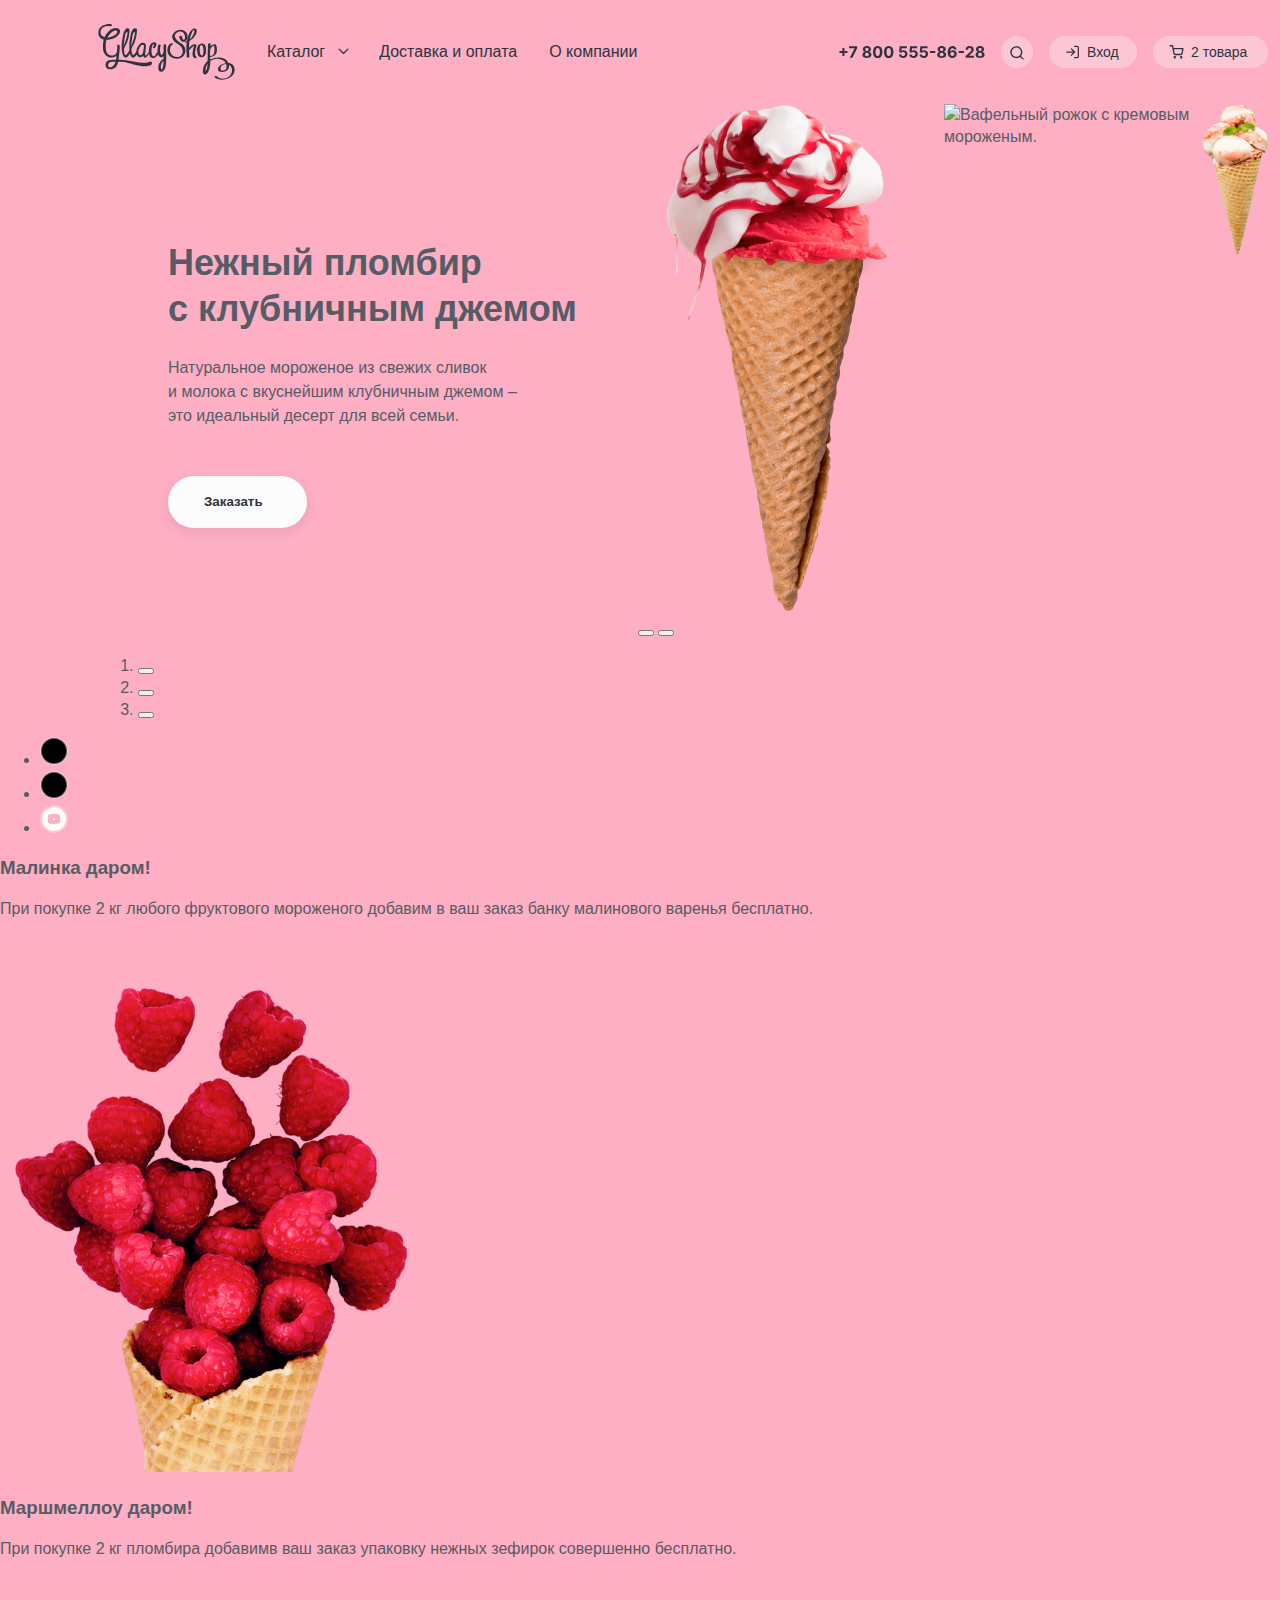
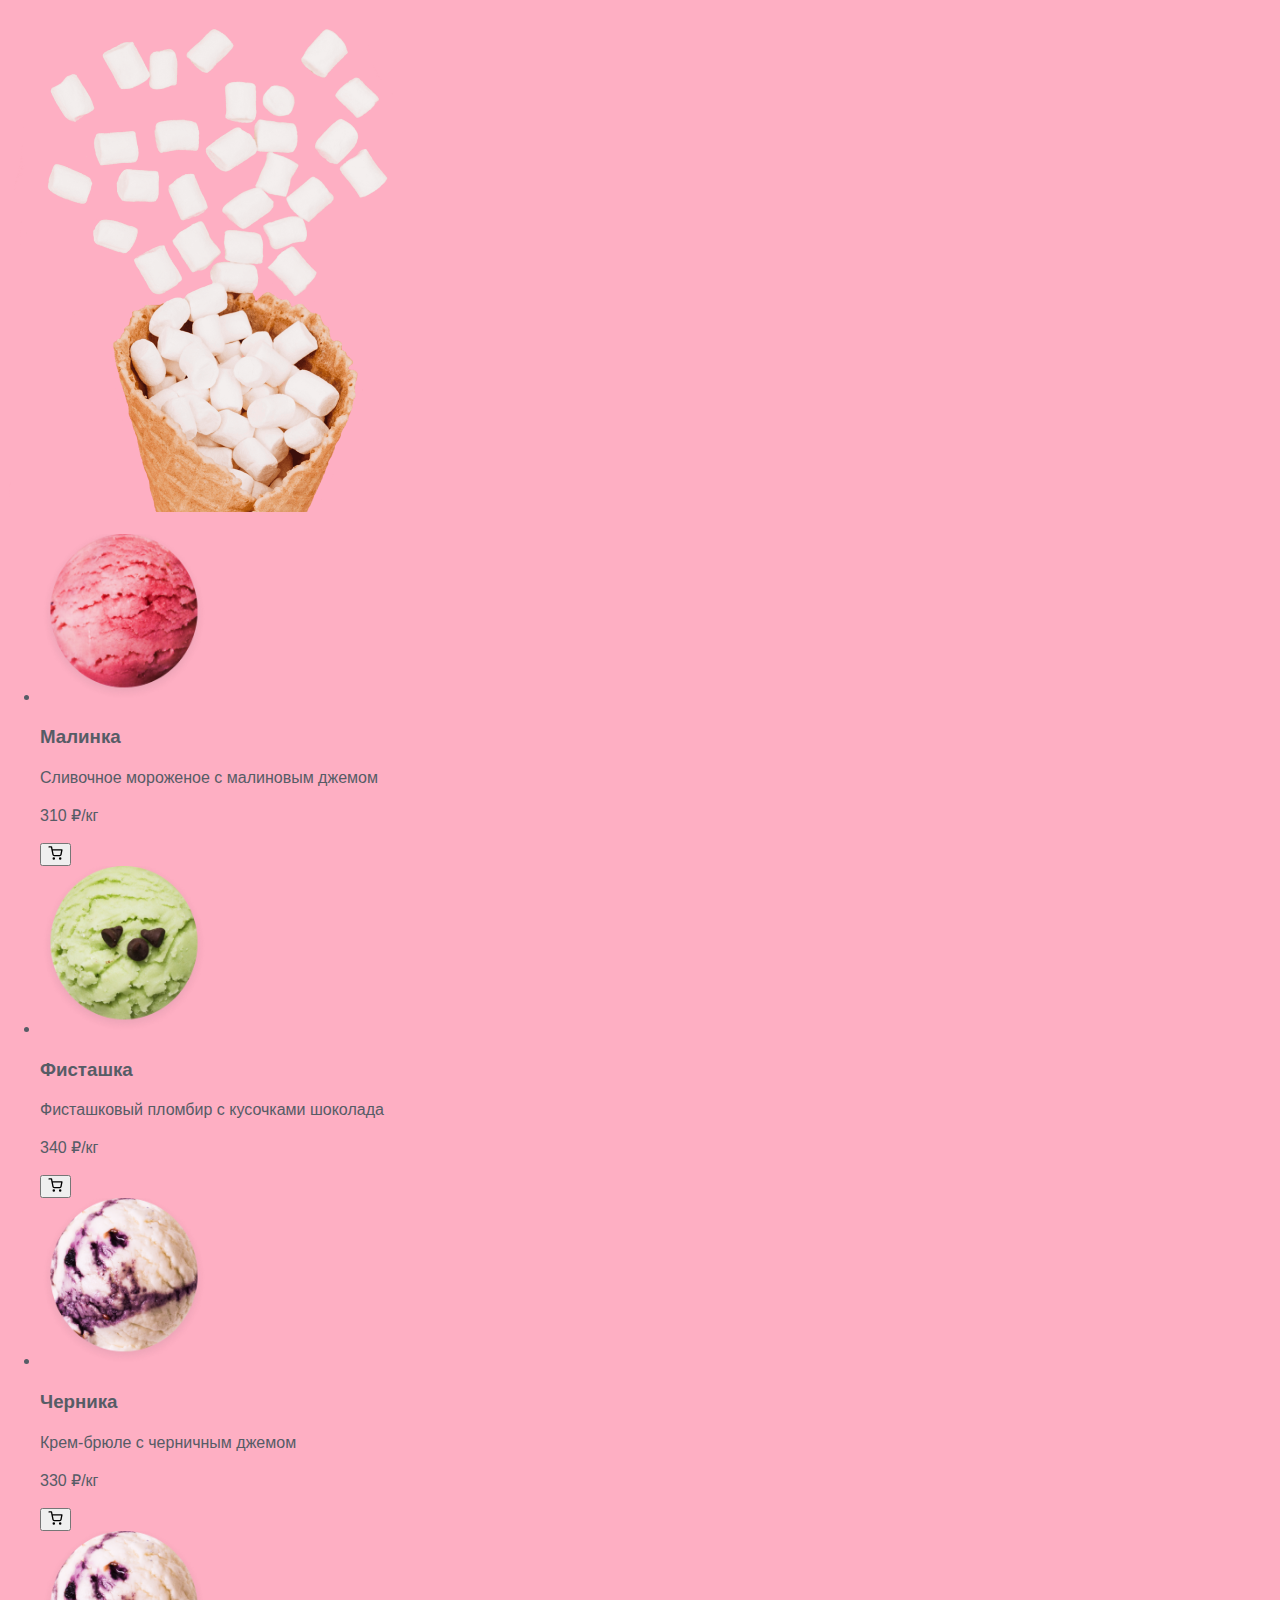
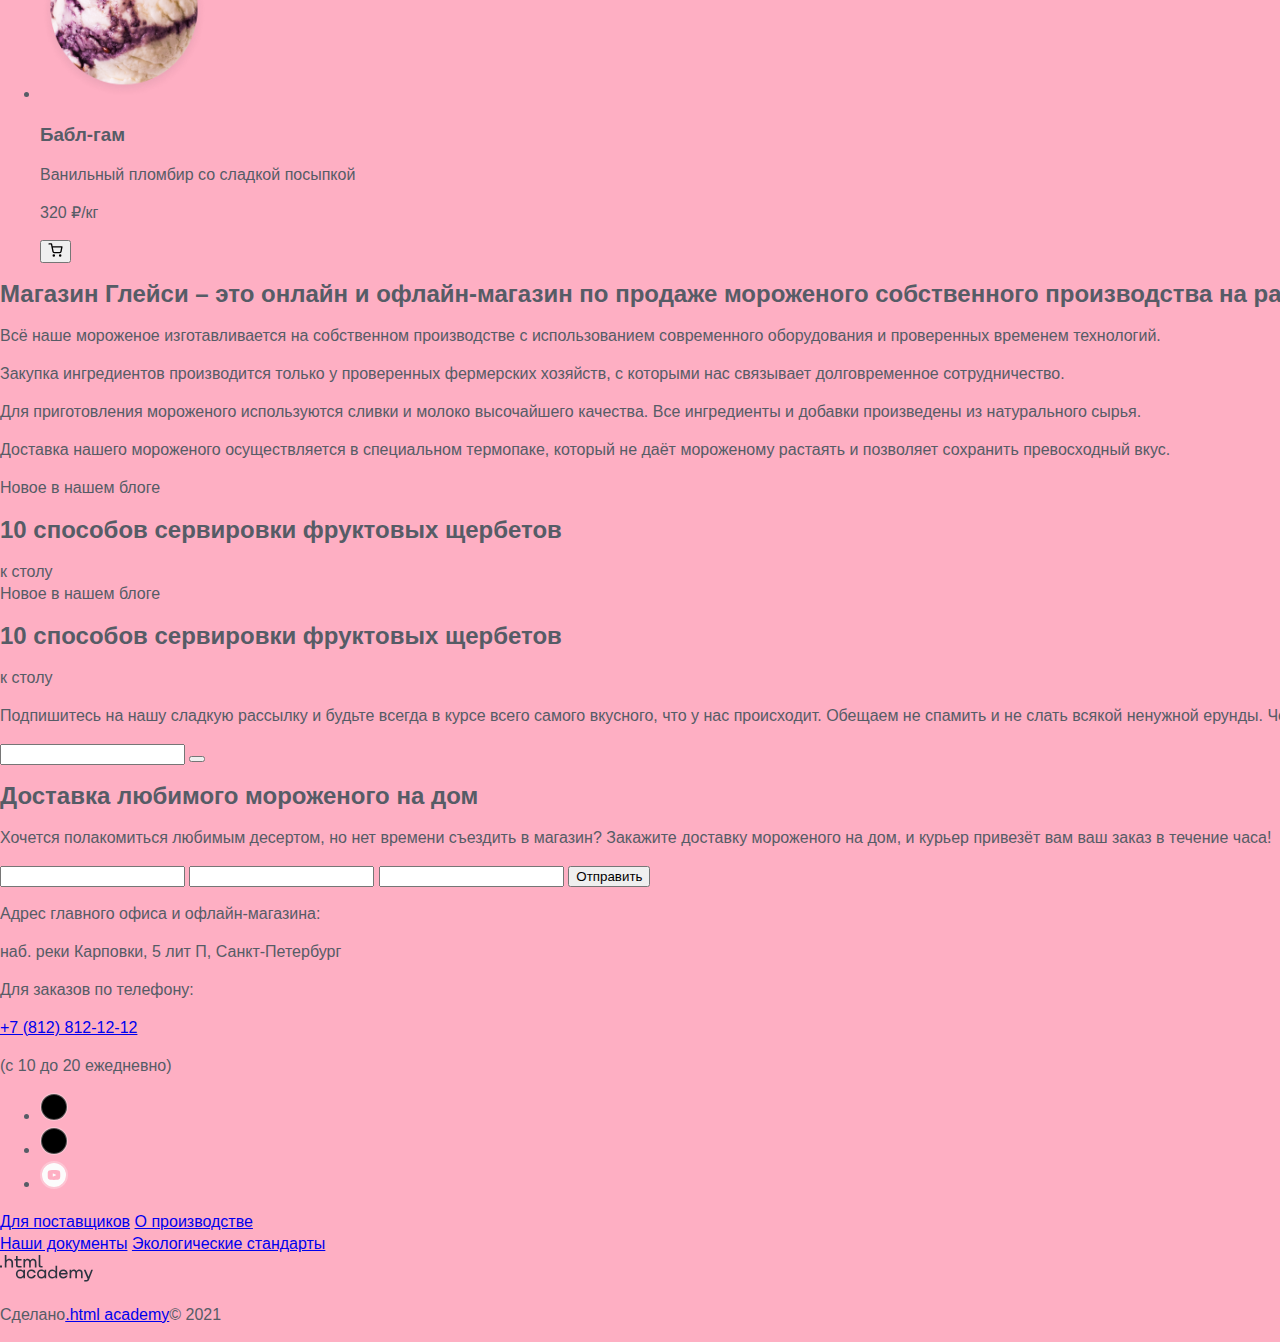
==== index.html @ 2a712d5e "добавил разметку" ====
<!DOCTYPE html>
<html lang="ru">
  <head>
    <meta charset="utf-8">
    <link rel="icon"  type="image/png"  sizes="32x32" href="images/favicon.png">
    <link rel="stylesheet" href="styles/styles.css">
    <title>HTML Academy: Глейси</title>
  </head>
  <body>
    <div class="page-container pink-theme">
      <div class="page-container2">
          <!--start-header-->
      <header class="main-header">
        <a class="navigation-logo"  href="https://htmlacademy.ru">
            <img class="navigation-logotype" src="images/svg/logotype.svg" width="137"  height="55.72" alt="Логотип компании.">
          </a>
            <nav class="navigation">
                  <ul class="navigation-list">
                            <li class="navigation-item"><a class="navigation-link navigation-link-dropdown" href="catalog.html">Каталог</a>
                              <!--<ul class="dropdown-list">
                                <h3 class="dropdown-title">Новинки</h3>
                                <li class="dropdown-item"><a class = "dropdown-first" href="#">Сливочное</a></li>
                                <li class="dropdown-item"><a class = "dropdown-second" href="#">Щербеты</a></li>
                                <li class="dropdown-item"><a class = "dropdown-third" href="#">Фруктовый лед</a></li>
                                <li class="dropdown-item"><a class = "dropdown-forth" href="#">Мелорин</a></li>
                              </ul>-->
                            </li>
                            <li class="navigation-item"><a class="navigation-link navigation-link-click" href="#">Доставка и оплата</a></li>
                            <li class="navigation-item"><a class="navigation-link navigation-link-click" href="#">О компании</a></li>
                </ul>

                  <ul class="navigation-user">
                          <li class="navigation-item navigation-item-phone">
                            <a class="navigation-link-user navigation-link-phone" href="#"><span class="visually-hidden">Телефон.</span><svg  class="phone-icon" aria-hidden="true" focusable="false" width="146" height="13" viewBox="0 0 146 13"  xmlns="http://www.w3.org/2000/svg"><path d="M3.42 10.09V2.04h2.03v8.05H3.42Zm-3-3.01V5.05h8.04v2.03H.41Zm10.39 4.78 4.82-9.55v-.08h-5.62v-2h8.17v2.03l-4.83 9.6H10.8Zm17.1.16c-.88 0-1.65-.14-2.34-.43a3.9 3.9 0 0 1-1.6-1.18 2.67 2.67 0 0 1-.57-1.68c0-.49.1-.93.33-1.34a3 3 0 0 1 2.2-1.54v-.08a2.6 2.6 0 0 1-2.1-2.58c0-.6.18-1.14.53-1.6.35-.48.83-.85 1.45-1.12.61-.27 1.32-.4 2.1-.4s1.48.13 2.1.4c.61.27 1.1.65 1.45 1.12.35.47.53 1 .53 1.6a2.6 2.6 0 0 1-2.09 2.58v.08c.47.08.9.25 1.27.52a2.97 2.97 0 0 1 1.26 2.36c0 .63-.2 1.19-.59 1.68-.39.5-.92.9-1.6 1.18-.68.29-1.46.43-2.33.43Zm0-1.81c.39 0 .73-.07 1.02-.21.3-.14.52-.34.68-.6.17-.24.25-.54.25-.87 0-.33-.08-.63-.25-.89-.17-.26-.4-.46-.7-.61-.29-.15-.62-.23-1-.23s-.71.08-1 .23a1.6 1.6 0 0 0-.95 1.5c0 .33.08.63.24.88.16.25.4.45.69.59.3.14.63.21 1.02.21Zm0-5.2c.32 0 .61-.06.87-.2a1.5 1.5 0 0 0 .81-1.36 1.46 1.46 0 0 0-.8-1.34c-.26-.13-.55-.2-.88-.2-.33 0-.62.07-.88.2-.25.13-.45.31-.6.54-.13.23-.2.5-.2.8 0 .3.07.58.21.81.15.24.35.42.6.55.25.14.54.2.87.2Zm10.8 7.1c-.98 0-1.82-.24-2.52-.72a4.55 4.55 0 0 1-1.62-2.07c-.38-.9-.56-2-.56-3.27s.19-2.35.56-3.24c.38-.9.92-1.58 1.62-2.04.7-.47 1.55-.7 2.52-.7s1.8.23 2.51.7c.7.47 1.25 1.15 1.63 2.04.37.9.56 1.97.56 3.24 0 1.28-.2 2.37-.57 3.27-.38.9-.91 1.6-1.61 2.08-.7.47-1.54.71-2.52.71Zm0-2.04c.67 0 1.2-.33 1.6-1a6 6 0 0 0 .59-3.02c0-.88-.1-1.62-.28-2.2a2.84 2.84 0 0 0-.76-1.33c-.32-.3-.7-.44-1.15-.44-.66 0-1.2.33-1.6 1-.39.66-.6 1.65-.6 2.97 0 .9.1 1.64.27 2.24.18.6.44 1.04.77 1.34.33.3.72.44 1.16.44Zm11.01 2.04c-.97 0-1.81-.24-2.52-.72a4.55 4.55 0 0 1-1.62-2.07c-.37-.9-.56-2-.55-3.27 0-1.27.18-2.35.56-3.24.38-.9.92-1.58 1.62-2.04.7-.47 1.54-.7 2.51-.7.98 0 1.81.23 2.52.7.7.47 1.24 1.15 1.62 2.04.38.9.57 1.97.56 3.24 0 1.28-.19 2.37-.56 3.27-.38.9-.92 1.6-1.62 2.08-.7.47-1.54.71-2.52.71Zm0-2.04c.67 0 1.2-.33 1.6-1a6 6 0 0 0 .6-3.02c0-.88-.1-1.62-.28-2.2a2.84 2.84 0 0 0-.76-1.33c-.33-.3-.71-.44-1.16-.44-.66 0-1.19.33-1.59 1-.4.66-.6 1.65-.6 2.97 0 .9.09 1.64.27 2.24.18.6.44 1.04.77 1.34.32.3.71.44 1.15.44Zm14.41 1.95a5 5 0 0 1-2.15-.45c-.62-.3-1.12-.7-1.49-1.22a3.14 3.14 0 0 1-.57-1.78h2.39c.02.45.21.81.56 1.1.36.28.78.42 1.26.42.39 0 .73-.09 1.02-.26.3-.17.54-.42.7-.72.17-.31.26-.67.26-1.07s-.09-.77-.26-1.08c-.17-.31-.41-.55-.71-.73-.3-.17-.65-.26-1.04-.26-.34 0-.68.07-1 .2a1.8 1.8 0 0 0-.74.58l-2.19-.4.55-6.13h7.12v2.01h-5.09l-.3 2.92h.07c.2-.29.51-.53.92-.72.42-.19.88-.28 1.39-.28A3.57 3.57 0 0 1 68.01 6c.31.57.47 1.23.47 1.98a3.85 3.85 0 0 1-2.07 3.52c-.66.34-1.42.52-2.28.52Zm10.31 0a5 5 0 0 1-2.14-.45c-.63-.3-1.13-.7-1.5-1.22a3.14 3.14 0 0 1-.57-1.78h2.39c.03.45.22.81.57 1.1.35.28.77.42 1.25.42.39 0 .73-.09 1.03-.26.3-.17.53-.42.7-.72.17-.31.25-.67.25-1.07s-.09-.77-.26-1.08c-.17-.31-.4-.55-.71-.73-.3-.17-.65-.26-1.04-.26-.34 0-.67.07-1 .2a1.8 1.8 0 0 0-.74.58l-2.19-.4.55-6.13h7.12v2.01h-5.09l-.3 2.92h.07c.2-.29.51-.53.93-.72.4-.19.87-.28 1.38-.28A3.57 3.57 0 0 1 78.32 6c.32.57.47 1.23.47 1.98a3.85 3.85 0 0 1-2.07 3.52c-.66.34-1.41.52-2.28.52Zm10.32 0a5 5 0 0 1-2.15-.45c-.63-.3-1.12-.7-1.5-1.22a3.14 3.14 0 0 1-.56-1.78h2.38c.03.45.22.81.57 1.1.35.28.77.42 1.26.42.38 0 .72-.09 1.02-.26.3-.17.53-.42.7-.72.17-.31.25-.67.25-1.07s-.08-.77-.26-1.08c-.17-.31-.4-.55-.7-.73-.31-.17-.66-.26-1.05-.26-.34 0-.67.07-1 .2a1.8 1.8 0 0 0-.74.58l-2.18-.4.55-6.13h7.11v2.01h-5.08l-.3 2.92h.06c.2-.29.52-.53.93-.72.41-.19.87-.28 1.38-.28A3.57 3.57 0 0 1 88.63 6c.32.57.48 1.23.47 1.98a3.85 3.85 0 0 1-2.07 3.52c-.65.34-1.41.52-2.27.52Zm11.52-6.94V7h-5.3V5.08h5.3Zm6.38 6.94c-.88 0-1.65-.14-2.34-.43a3.9 3.9 0 0 1-1.6-1.18 2.67 2.67 0 0 1-.57-1.68c0-.49.1-.93.33-1.34a3 3 0 0 1 2.2-1.54v-.08a2.6 2.6 0 0 1-2.1-2.58c0-.6.18-1.14.53-1.6.35-.48.83-.85 1.45-1.12.61-.27 1.31-.4 2.1-.4.78 0 1.48.13 2.1.4.61.27 1.1.65 1.45 1.12.35.47.53 1 .53 1.6a2.58 2.58 0 0 1-2.09 2.58v.08c.47.08.9.25 1.27.52a2.97 2.97 0 0 1 1.26 2.36c0 .63-.2 1.19-.59 1.68-.39.5-.92.9-1.6 1.18-.68.29-1.46.43-2.33.43Zm0-1.81c.39 0 .73-.07 1.02-.21.3-.14.52-.34.68-.6.17-.24.25-.54.25-.87 0-.33-.08-.63-.25-.89-.17-.26-.4-.46-.7-.61-.29-.15-.62-.23-1-.23s-.71.08-1 .23a1.6 1.6 0 0 0-.95 1.5c0 .33.08.63.24.88.16.25.4.45.69.59.3.14.63.21 1.02.21Zm0-5.2c.33 0 .62-.06.87-.2a1.5 1.5 0 0 0 .81-1.36 1.45 1.45 0 0 0-.8-1.34c-.26-.13-.55-.2-.88-.2-.33 0-.62.07-.88.2-.25.13-.45.31-.6.54-.13.23-.2.5-.2.8 0 .3.07.58.21.81.15.24.35.42.6.55.25.14.54.2.87.2Zm10.7 7c-.6 0-1.17-.1-1.73-.3a3.94 3.94 0 0 1-1.49-.95 4.65 4.65 0 0 1-1.05-1.77 8.27 8.27 0 0 1-.38-2.69c0-.98.12-1.85.34-2.62.22-.77.54-1.43.95-1.96a4.18 4.18 0 0 1 3.45-1.66c.77 0 1.46.15 2.05.46a3.79 3.79 0 0 1 2.1 2.95h-2.43c-.1-.4-.3-.72-.6-.95a1.8 1.8 0 0 0-1.12-.35 1.9 1.9 0 0 0-1.73.99 5.34 5.34 0 0 0-.6 2.69h.08c.18-.35.41-.64.7-.88.3-.25.65-.44 1.02-.57.39-.13.8-.2 1.22-.2a3.48 3.48 0 0 1 3.1 1.82c.32.57.47 1.21.47 1.94a4 4 0 0 1-.55 2.1c-.36.62-.87 1.1-1.52 1.45-.66.34-1.41.51-2.28.5Zm0-1.92a1.92 1.92 0 0 0 1.71-1.02c.17-.3.26-.66.26-1.04 0-.39-.09-.73-.26-1.04a1.91 1.91 0 0 0-1.7-1 1.95 1.95 0 0 0-1.84 1.25 2.1 2.1 0 0 0 .1 1.82 1.89 1.89 0 0 0 1.72 1.02Zm11.56-5.01V7h-5.3V5.08h5.3Zm1.71 6.78v-1.77l4.14-3.84c.35-.34.65-.65.89-.92s.43-.54.55-.8c.13-.27.19-.55.19-.86 0-.34-.08-.63-.24-.88a1.53 1.53 0 0 0-.63-.57 2 2 0 0 0-.92-.2c-.35 0-.66.06-.93.2-.26.15-.47.36-.61.63a2 2 0 0 0-.22.96h-2.33a3.46 3.46 0 0 1 1.97-3.28c.61-.31 1.33-.47 2.14-.47a5 5 0 0 1 2.18.45c.62.29 1.1.7 1.45 1.21a3.41 3.41 0 0 1 .25 3.09c-.17.42-.47.9-.91 1.42-.44.52-1.06 1.14-1.86 1.87l-1.7 1.67v.08h4.89v2h-8.3Zm14.42.16c-.88 0-1.65-.14-2.34-.43a3.9 3.9 0 0 1-1.6-1.18 2.68 2.68 0 0 1-.57-1.68c0-.49.1-.93.33-1.34a3 3 0 0 1 2.2-1.54v-.08a2.6 2.6 0 0 1-2.1-2.58c0-.6.18-1.14.53-1.6.35-.48.83-.85 1.45-1.12.62-.27 1.32-.4 2.1-.4s1.48.13 2.1.4c.61.27 1.1.65 1.45 1.12.35.47.53 1 .53 1.6a2.6 2.6 0 0 1-2.09 2.58v.08c.47.08.9.25 1.27.52a2.96 2.96 0 0 1 1.26 2.36c0 .63-.2 1.19-.59 1.68-.38.5-.92.9-1.6 1.18-.68.29-1.45.43-2.33.43Zm0-1.81c.39 0 .73-.07 1.02-.21.3-.14.52-.34.68-.6.17-.24.25-.54.25-.87 0-.33-.08-.63-.25-.89-.17-.26-.4-.46-.7-.61-.29-.15-.62-.23-1-.23s-.71.08-1 .23a1.61 1.61 0 0 0-.95 1.5c0 .33.08.63.24.88.16.25.4.45.69.59.3.14.63.21 1.02.21Zm0-5.2c.32 0 .61-.06.87-.2a1.5 1.5 0 0 0 .81-1.36 1.45 1.45 0 0 0-.8-1.34c-.25-.13-.55-.2-.88-.2-.33 0-.62.07-.88.2-.25.13-.45.31-.6.54-.13.23-.2.5-.2.8 0 .3.07.58.21.81.15.24.35.42.6.55.25.14.54.2.87.2Z"/></a>
                        </li>
                            <li class="navigation-item navigation-item-search">
                                <a class="navigation-link-user navigation-link-search" href="#"><span class="visually-hidden">Поиск.</span><svg  class="search-icon" aria-hidden="true" focusable="false" width="16" height="17" viewBox="0 0 16 17"  xmlns="http://www.w3.org/2000/svg"><path fill-rule="evenodd" clip-rule="evenodd" d="M2.66 8.19a4.67 4.67 0 1 1 9.34 0 4.67 4.67 0 0 1-9.34 0Zm8.42 4.69a6 6 0 1 1 .94-.94l2.45 2.44a.67.67 0 1 1-.94.95l-2.45-2.45Z"/></a>
                                  <!--
                                  <form  class="search-form" action="" method="post">
                                  <input  class="search-input" type="search" name="search" placeholder="Поиск по сайту" required>
                                </form>-->
                            </li>
                            <li class= "navigation-item navigation-item-autorisation">
                                <button class="navigation-link-user navigation-link-autorisation" type="button"><svg class = "autorisation" width="16" height="16" aria-hidden="true" focusable="false" viewBox="0 0 16 17" xmlns="http://www.w3.org/2000/svg"><path fill-rule="evenodd" clip-rule="evenodd" d="M9 2.52c0-.36.3-.66.67-.66h2.66a2 2 0 0 1 2 2v9.33a2 2 0 0 1-2 2H9.67a.67.67 0 0 1 0-1.33h2.66a.67.67 0 0 0 .67-.67V3.86a.67.67 0 0 0-.67-.67H9.67A.67.67 0 0 1 9 2.52Zm-3.14 2.2a.67.67 0 0 1 .94 0l3.33 3.33a.69.69 0 0 1 .13.18.66.66 0 0 1-.13.77L6.8 12.33a.67.67 0 1 1-.94-.94l2.2-2.2h-6.4a.67.67 0 1 1 0-1.33h6.4l-2.2-2.2a.67.67 0 0 1 0-.94Z"/></svg><span class="autorisation-text">Вход</span></button>
                                <!--
                                  <div class="autorisation-container autorisation-container-close">
                                    <div class="autorisation">
                                      <h2 class="autorisation-title">Личный кабинет</h2>
                                        <form  class="autorisation-form" action="" method="post">
                                          <input class="e-mail-input" type="text" name="e-mail" required>
                                          <input class="password-input" type="password" name="password" required>
                                          <button class="button button-enter" type="button"></button>
                                          <div class="link-wrapper">
                                          <a  class="forgot-password" href=""></a>
                                          <a  class="registration" href=""></a>
                                        </div>
                                        </form>
                                    </div>
                                  </div>-->
                            </li>
                            <li class= "navigation-item navigation-item-favourite">
                              <button class="navigation-link-user navigation-link-favourite" type="button"><svg class="favourite" width="15" height="14" aria-hidden="true" focusable="false"  viewBox="0 0 15 14"  xmlns="http://www.w3.org/2000/svg"><path fill-rule="evenodd" clip-rule="evenodd" d="M1.17.1a.67.67 0 1 0 0 1.34h1.77l.47 2.34v.05l.97 4.83a1.83 1.83 0 0 0 1.82 1.47h5.62a1.83 1.83 0 0 0 1.82-1.47l.93-4.86a.67.67 0 0 0-.66-.8h-9.3L4.14.65a.67.67 0 0 0-.66-.53H1.17Zm4.52 8.3-.81-4.06h8.23l-.78 4.07a.5.5 0 0 1-.49.39H6.18a.5.5 0 0 1-.49-.4Zm-1.13 3.96a1.25 1.25 0 1 1 2.49 0 1.25 1.25 0 0 1-2.5 0Zm6.37 0a1.25 1.25 0 1 1 2.5 0 1.25 1.25 0 0 1-2.5 0Z"/></svg><span class="favourite-text">2   товара</span></button>
                              <!--
                              <div class="favourite-container favourite-container-close">
                                <h2 class="autorisation-title">Корзина</h2>
                                <ul class="favourite-product-list">

                                <li class="favourite-product-item">
                                  <div class="favourite-product-picture"></div>
                                  <div class="favourite-product-title">
                                    <span class="first-product-title">Малинка</span>
                                        <span class="first-product-price">1 кг x 310Р</span>
                                  </div>
                                  <div class="final-price">480</div>
                                  <button class="modal-close-button">
                                    <span class="visually-hidden">Закрыть.</span><svg class="favourite-product-close"  aria-hidden="true" focusable="false"width="16" height="16" viewBox="0 0 16 16"  xmlns="http://www.w3.org/2000/svg"><path fill-rule="evenodd" clip-rule="evenodd" d="M12.8 4.14a.67.67 0 1 0-.94-.94L8 7.06 4.14 3.2a.67.67 0 1 0-.94.94L7.06 8 3.2 11.86a.67.67 0 1 0 .94.94L8 8.94l3.86 3.86a.67.67 0 1 0 .94-.94L8.94 8l3.86-3.86Z"/></svg>
                                </button>
                              </li>

                                <li class="favourite-product-item">
                                  <div class="favourite-product-picture"></div>
                                  <div class="favourite-product-title">
                                    <span class="first-product-title">Бабл-гам</span>
                                    <span class="first-product-price">1,5 кг x 320Р</span>
                                      </div>
                                    <div class="final-price">480</div>
                                  <button class="modal-close-button" type="button">
                                    <span class="visually-hidden">Закрыть.</span><svg class="favourite-product-close"  aria-hidden="true" focusable="false"  width="16" height="16" viewBox="0 0 16 16"  xmlns="http://www.w3.org/2000/svg"><path fill-rule="evenodd" clip-rule="evenodd" d="M12.8 4.14a.67.67 0 1 0-.94-.94L8 7.06 4.14 3.2a.67.67 0 1 0-.94.94L7.06 8 3.2 11.86a.67.67 0 1 0 .94.94L8 8.94l3.86 3.86a.67.67 0 1 0 .94-.94L8.94 8l3.86-3.86Z"/></svg>
                                </button>
                                <button class="favourite-ordering" type="button">Оформить заказ</button>
                                  <span class ="favourite-total-price">Итого: 790 ₽</span>
                                </li>
                                </ul>
                              </div>-->
                            </li>
                        </ul>
                    </nav>
                  </header>

                <main class="main-page">
                  <section class="ice-cream-slider">
                  <h2 class="visually-hidden">Слайдер. Мороженое.</h2>
                  <ol class="slider-list">
                    <li class="slider-item-text">
                    <span class="ice-cream-title">Нежный пломбир с&nbsp;клубничным джемом</span>
                  <span class="ice-cream-description">Натуральное мороженое из свежих сливок<br> и молока с вкуснейшим клубничным джемом –<br> это идеальный десерт для всей семьи. </span>
                  <button class="ice-cream-button">Заказать</button>
                </li>
                    <li class="slider-item slider-item-active">
                        <img class="slider-image1" src="images/slider-image1.png" width="306" height="507" alt="Вафельный рожок с белоснежным мороженым и клубничным джемом." >
                  <div class="slider-controls">
                  <button class="slider-button slider-next" type="button"></button>
                  <button class="slider-button slider-prev" type="button"></button>
                  </div>
                </li>
                <li class="slider-item slider-item-another">
                  <img class="slider-image1" src="images/slider-image2.png" width="66" height="150" alt="Вафельный рожок с кремовым мороженым." >
                </li>
                <li class="slider-item slider-item-another">
                  <img class="slider-image1" src="images/slider-image3.png" width="66" height="150" alt="Вафельный рожок с клубничным мороженым." >
                </li>
                </ol>

                <div class="slider-wrapper-pagination">
                <ol class="slider-pagination-list">
                    <li class="slider-pagination-item">
                      <button class="slider-pagination-button" type="button"><span class="visually-hidden">1 фото</span></button>
                    </li>
                  <li class="slider-pagination-item"> <button class="slider-pagination-button" type="button"><span class="visually-hidden">2 фото</span></button>
                  </li>
                    <li class="slider-pagination-item"> <button class="slider-pagination-button" type="button"><span class="visually-hidden">3 фото</span></button>
                    </li>
                </ol>
              </div>
            </div>
              <div class="slider-wrapper-social-links">
                <ul class="social-links-list">
                        <li class="social-item-tg">
                            <a class="footer-button-tg" href="https://t.me/htmlacademy"><span class="visually-hidden"> Перейти в Телеграм.</span><svg class="tg" aria-hidden="true" focusable="false"  width="28" height="28" viewBox="0 0 28 28"  xmlns="http://www.w3.org/2000/svg"><path fill-rule="evenodd" clip-rule="evenodd" d="M26 14a12 12 0 1 1-24 0 12 12 0 0 1 24 0Zm-11.57-3.14c-1.17.48-3.5 1.49-7 3.01-.57.23-.86.45-.9.67-.04.36.42.5 1.04.7l.27.08c.6.2 1.43.44 1.86.45.39 0 .82-.16 1.3-.48 3.27-2.21 4.96-3.33 5.06-3.35.08-.02.18-.04.25.02.07.07.07.18.06.22-.05.19-1.84 1.86-2.77 2.72a28.24 28.24 0 0 0-.82.79c-.57.54-1 .96.02 1.63.5.32.89.59 1.28.85a88.77 88.77 0 0 0 1.8 1.23c.5.35.95.67 1.5.62.32-.03.66-.33.82-1.23.4-2.13 1.18-6.73 1.36-8.63.01-.16 0-.31-.02-.47a.5.5 0 0 0-.17-.33.78.78 0 0 0-.46-.14c-.46.01-1.15.25-4.48 1.64Z" fill="#FCFCFC"/><rect x="1" y="1" width="26" height="26" rx="13" stroke="#FCFCFC" stroke-opacity=".3" stroke-width="2"/></></a>
                        </li>
                        <li class="social-item-vk">
                          <a class="social-vk" href="https://vk.com/htmlacademy"><span class="visually-hidden">Перейти в Вконтакте.</span><svg class="vk" aria-hidden="true" focusable="false" width="28" height="28" viewBox="0 0 28 28"  xmlns="http://www.w3.org/2000/svg"><path fill-rule="evenodd" clip-rule="evenodd" d="M26 14a12 12 0 1 1-24 0 12 12 0 0 1 24 0Zm-11.41 2.97h-.72s-1.58.09-2.98-1.18c-1.52-1.39-2.86-4.14-2.86-4.14s-.07-.18 0-.27c.1-.1.36-.1.36-.1l1.72-.01s.16.02.27.1c.1.05.15.17.15.17s.28.61.65 1.17c.71 1.08 1.05 1.32 1.29 1.2.35-.16.25-1.53.25-1.53s0-.5-.18-.71c-.14-.17-.41-.22-.53-.24-.1-.01.06-.2.26-.3.31-.13.86-.13 1.5-.13.5 0 .65.03.84.07.46.1.44.41.41 1.08l-.02.7v.18c-.01.34-.02.73.23.88.13.07.45 0 1.26-1.19.38-.56.66-1.23.66-1.23s.07-.12.16-.17c.1-.05.24-.04.24-.04h1.8s.54-.06.63.15c.1.23-.2.75-.94 1.61-.7.82-1.03 1.12-1 1.38.01.2.23.38.66.72.89.73 1.13 1.1 1.18 1.2l.01.01c.4.58-.44.62-.44.62l-1.6.02s-.34.06-.8-.2a3.94 3.94 0 0 1-.69-.6c-.33-.34-.65-.66-.91-.58-.45.12-.44.96-.44.96s0 .18-.1.28c-.1.1-.32.12-.32.12Z" fill="#FCFCFC"/><rect x="1" y="1" width="26" height="26" rx="13" stroke="#FCFCFC" stroke-opacity=".3" stroke-width="2"/></s></a>
                      </li>
                        <li class="social-item-youtube">
                            <a class="footer-button-youtube" href="https://www.youtube.com/user/htmlcademyru"><span class="visually-hidden"> Перейти в YouTube.</span><svg class="youtube" aria-hidden="true" focusable="false" <svg width="28" height="28" viewBox="0 0 28 28" fill="none" xmlns="http://www.w3.org/2000/svg"><path d="m16 13.8-2.8-1.32c-.25-.11-.45.01-.45.29v2.46c0 .28.2.4.45.29L16 14.2c.25-.12.25-.3 0-.42ZM14 2a12 12 0 1 0 0 24 12 12 0 0 0 0-24Zm0 16.88c-6.14 0-6.25-.56-6.25-4.88s.1-4.88 6.25-4.88c6.14 0 6.25.56 6.25 4.88s-.1 4.88-6.25 4.88Z" fill="#FCFCFC"/><rect x="1" y="1" width="26" height="26" rx="13" stroke="#FCFCFC" stroke-opacity=".3" stroke-width="2"/></svg></a>
                        </li>
                    </ul >
                  </div>
                  </section>

    <section class="banners">
                    <h2 class="visually-hidden">Рекламные баннеры</h2>
                    <div class="banner1">
                      <h3 class="banner1-title">Малинка даром!</h3>
                      <p class="banner1-text">При покупке 2 кг любого фруктового мороженого добавим в ваш заказ банку малинового варенья бесплатно.</p>
                      <a class="banner1-present" href="#"></a>
                      <img class="banner1-picture" src="images/banner1-picture.png" alt="Сочная малина.">
                    </div>
                    <div class="banner2">
                      <h3 class="banner2-title">Маршмеллоу даром!</h3>
                      <p class="banner2-text">При покупке 2 кг пломбира добавимв ваш заказ упаковку нежных зефирок совершенно бесплатно.</p>
                      <a class="banner2-present" href="#"></a>
                      <img class="banner2-picture" src="images/banner2-picture.png" alt="Воздушный зефир.">
                    </div>
                  </section>

      <section class="products">
                    <h2 class="visually-hidden">Товары.</h2>
                  <ul class="products-list">
                      <li class="products-item" ><img class="product-picture1" src="images/product-picture1.png" width="168" height="168" alt="Мороженое 'Малинка.'" >
                        <h3 class="product-title">Малинка</h3>
                        <p class="product-description">Сливочное мороженое с малиновым джемом</p>
                        <p class="product-price">310 ₽/кг</p>
                        <button class="product-button" type="button"><span class="visually-hidden">Корзина покупок.</span><svg class="product-basket" aria-hidden="true" focusable="false" width="15" height="14" viewBox="0 0 15 14"  xmlns="http://www.w3.org/2000/svg"><path fill-rule="evenodd" clip-rule="evenodd" d="M1.17.25a.67.67 0 1 0 0 1.33h1.77l.47 2.34v.05l.97 4.84a1.83 1.83 0 0 0 1.82 1.46h5.62a1.83 1.83 0 0 0 1.82-1.46V8.8l.93-4.86a.67.67 0 0 0-.66-.8h-9.3L4.14.8a.67.67 0 0 0-.66-.54H1.17Zm4.52 8.3-.81-4.07h8.23l-.78 4.07a.5.5 0 0 1-.49.4H6.18a.5.5 0 0 1-.49-.4ZM4.56 12.5a1.25 1.25 0 1 1 2.49 0 1.25 1.25 0 0 1-2.5 0Zm6.37 0a1.25 1.25 0 1 1 2.5 0 1.25 1.25 0 0 1-2.5 0Z" /></svg></button>
                                </li>
                      <li class="products-item"><img class="product-picture2" src="images/product-picture2.png" width="168" height="168" alt="Мороженое 'Фисташка.'">
                        <h3 class="product-title">Фисташка</h3>
                        <p class="product-description">Фисташковый пломбир с кусочками шоколада</p>
                        <p class="product-price">340 ₽/кг</p>
                        <button class="product-button" type="button"><span class="visually-hidden">Корзина покупок.</span><svg class="product-basket" aria-hidden="true" focusable="false" width="15" height="14" viewBox="0 0 15 14"  xmlns="http://www.w3.org/2000/svg"><path fill-rule="evenodd" clip-rule="evenodd" d="M1.17.25a.67.67 0 1 0 0 1.33h1.77l.47 2.34v.05l.97 4.84a1.83 1.83 0 0 0 1.82 1.46h5.62a1.83 1.83 0 0 0 1.82-1.46V8.8l.93-4.86a.67.67 0 0 0-.66-.8h-9.3L4.14.8a.67.67 0 0 0-.66-.54H1.17Zm4.52 8.3-.81-4.07h8.23l-.78 4.07a.5.5 0 0 1-.49.4H6.18a.5.5 0 0 1-.49-.4ZM4.56 12.5a1.25 1.25 0 1 1 2.49 0 1.25 1.25 0 0 1-2.5 0Zm6.37 0a1.25 1.25 0 1 1 2.5 0 1.25 1.25 0 0 1-2.5 0Z" /></svg></button>
                                </li>
                      <li class="products-item"><img   class="product-picture3" src="images/product-picture3.png" width="168" height="168" alt="Мороженое 'Черника.'">
                        <h3 class="product-title">Черника</h3>
                        <p class="product-description">Крем-брюле
                          с черничным джемом</p>
                        <p class="product-price">330 ₽/кг</p>
                        <button class="product-button" type="button"><span class="visually-hidden">Корзина покупок.</span><svg class="product-basket" aria-hidden="true" focusable="false" width="15" height="14" viewBox="0 0 15 14"  xmlns="http://www.w3.org/2000/svg"><path fill-rule="evenodd" clip-rule="evenodd" d="M1.17.25a.67.67 0 1 0 0 1.33h1.77l.47 2.34v.05l.97 4.84a1.83 1.83 0 0 0 1.82 1.46h5.62a1.83 1.83 0 0 0 1.82-1.46V8.8l.93-4.86a.67.67 0 0 0-.66-.8h-9.3L4.14.8a.67.67 0 0 0-.66-.54H1.17Zm4.52 8.3-.81-4.07h8.23l-.78 4.07a.5.5 0 0 1-.49.4H6.18a.5.5 0 0 1-.49-.4ZM4.56 12.5a1.25 1.25 0 1 1 2.49 0 1.25 1.25 0 0 1-2.5 0Zm6.37 0a1.25 1.25 0 1 1 2.5 0 1.25 1.25 0 0 1-2.5 0Z" /></svg></button>
                                </li>
                      <li class="products-item"><img class="product-picture4" src="images/product-picture3.png" width="168" height="168" alt="Мороженое 'Бабл-гам.'" >
                        <h3 class="product-title">Бабл-гам</h3>
                        <p class="product-description">Ванильный пломбир
                          со сладкой посыпкой</p>
                        <p class="product-price">320 ₽/кг</p>
                        <button class="product-button" type="button"><span class="visually-hidden">Корзина покупок.</span><svg class="product-basket" aria-hidden="true" focusable="false" width="15" height="14" viewBox="0 0 15 14"  xmlns="http://www.w3.org/2000/svg"><path fill-rule="evenodd" clip-rule="evenodd" d="M1.17.25a.67.67 0 1 0 0 1.33h1.77l.47 2.34v.05l.97 4.84a1.83 1.83 0 0 0 1.82 1.46h5.62a1.83 1.83 0 0 0 1.82-1.46V8.8l.93-4.86a.67.67 0 0 0-.66-.8h-9.3L4.14.8a.67.67 0 0 0-.66-.54H1.17Zm4.52 8.3-.81-4.07h8.23l-.78 4.07a.5.5 0 0 1-.49.4H6.18a.5.5 0 0 1-.49-.4ZM4.56 12.5a1.25 1.25 0 1 1 2.49 0 1.25 1.25 0 0 1-2.5 0Zm6.37 0a1.25 1.25 0 1 1 2.5 0 1.25 1.25 0 0 1-2.5 0Z" /></svg></button>
                            </li>
                  </ul>
                  </section>
                  <section class="shop-advertisement">
                  <h2 class="shop-advertisement-title">Магазин Глейси – это онлайн и офлайн-магазин по продаже мороженого собственного производства на развес</h2>
                <p class="shop-advertisement-advantage1">Всё наше мороженое изготавливается на собственном производстве с использованием современного оборудования и проверенных временем технологий.</p>
                <p class="shop-advertisement-advantage2">Закупка ингредиентов производится только
                  у проверенных фермерских хозяйств, с которыми
                  нас связывает долговременное сотрудничество.</p>
                <p class="shop-advertisement-advantage3">Для приготовления мороженого используются сливки и молоко высочайшего качества. Все ингредиенты
                  и добавки произведены из натурального сырья.</p>
                <p class="shop-advertisement-advantage4">Доставка нашего мороженого осуществляется в специальном термопаке, который не даёт мороженому растаять и позволяет сохранить превосходный вкус.</p>
                  </section>
                  <article class="helpful-tips">
                    <div class="helpful-tips-wrapper1">
                      <span class="helpful-tips-blog">Новое в нашем блоге</span>
                      <h2 class="helpful-tips-title">10 способов сервировки фруктовых щербетов</h2>
                        к столу
                    </div>
                    <div class="helpful-tips-wrapper1">
                      <span class="helpful-tips-blog">Новое в нашем блоге</span>
                      <h2 class="helpful-tips-title">10 способов сервировки фруктовых щербетов</h2>
                        к столу
                    </div>
                    <div class="helpful-tips-wrapper2">
                    <p class="helpful-tips-subscribe">Подпишитесь на нашу сладкую рассылку и будьте всегда
                      в курсе всего самого вкусного, что у нас происходит. Обещаем не спамить и не слать всякой ненужной ерунды. Честно =)</p>
                      <form  class="subscribe-form" action="" method="post">
                        <input class="subscribe-input" type="e-mail" name="subscribe" required>
                        <button class="button button-subscribe" type="button"></button>
                      </form>
                      </div>
                  </article>
                  <section class="delivery">
                    <h2 class="visually-hidden">Доставка</h2>
                    <div class="description">
                    <h2 class="description-title">Доставка любимого мороженого на дом</h2>
                    <p class="description-text">Хочется полакомиться любимым десертом, но нет времени съездить в магазин? Закажите доставку мороженого на дом, и курьер привезёт вам ваш заказ в течение часа!</p>
                    </div>
                    <div class="data-delivery">
                      <p class="data-delivery-description"
                      <form  class="data-delivery-form" action="" method="post">
                        <label for="date" class="date"></label>
                        <input type="text" class="data-delivery-input data-delivery-input-icon" id="date" name="date">
                        <label for="phone" class="phone"></label>
                        <input type="text" class="data-delivery-input" id="phone" name="phone">
                        <label for="adress" class="adress"></label>
                        <input type="text" class="data-delivery-input data-delivery-input-icon" id="adress" name="adress">
                        <button class="button button-data-delivery" type="button">Отправить</button>
                    </div>
                    <section class="feedback">
                      <div class="feedback-wrapper">
                        <p class="feedback-text">Адрес главного офиса и офлайн-магазина:</p>
                        <p class="office-adresss">наб. реки Карповки, 5 лит П, Санкт-Петербург</p>
                        <p class="feedback-text">Для заказов по телефону:</p>
                        <a class="phone-number" href="tel:+78128121212"><p class="telephone">+7 (812) 812-12-12</p></a>
                        <p class="opening-hours">(с 10 до 20 ежедневно)</p>
                      </div>
                    </section>
                </main>



              <footer class="footer">
                <section class="about-us1">
                  <div class="footer-social-links">
                    <ul class="social-links-list">
                            <li class="social-item-tg">
                                <a class="footer-button-tg" href="https://t.me/htmlacademy"><span class="visually-hidden"> Перейти в Телеграм.</span><svg class="tg" aria-hidden="true" focusable="false"  width="28" height="28" viewBox="0 0 28 28"  xmlns="http://www.w3.org/2000/svg"><path fill-rule="evenodd" clip-rule="evenodd" d="M26 14a12 12 0 1 1-24 0 12 12 0 0 1 24 0Zm-11.57-3.14c-1.17.48-3.5 1.49-7 3.01-.57.23-.86.45-.9.67-.04.36.42.5 1.04.7l.27.08c.6.2 1.43.44 1.86.45.39 0 .82-.16 1.3-.48 3.27-2.21 4.96-3.33 5.06-3.35.08-.02.18-.04.25.02.07.07.07.18.06.22-.05.19-1.84 1.86-2.77 2.72a28.24 28.24 0 0 0-.82.79c-.57.54-1 .96.02 1.63.5.32.89.59 1.28.85a88.77 88.77 0 0 0 1.8 1.23c.5.35.95.67 1.5.62.32-.03.66-.33.82-1.23.4-2.13 1.18-6.73 1.36-8.63.01-.16 0-.31-.02-.47a.5.5 0 0 0-.17-.33.78.78 0 0 0-.46-.14c-.46.01-1.15.25-4.48 1.64Z" fill="#FCFCFC"/><rect x="1" y="1" width="26" height="26" rx="13" stroke="#FCFCFC" stroke-opacity=".3" stroke-width="2"/></></a>
                            </li>
                            <li class="social-item-vk">
                              <a class="social-vk" href="https://vk.com/htmlacademy"><span class="visually-hidden">Перейти в Вконтакте.</span><svg class="vk" aria-hidden="true" focusable="false" width="28" height="28" viewBox="0 0 28 28"  xmlns="http://www.w3.org/2000/svg"><path fill-rule="evenodd" clip-rule="evenodd" d="M26 14a12 12 0 1 1-24 0 12 12 0 0 1 24 0Zm-11.41 2.97h-.72s-1.58.09-2.98-1.18c-1.52-1.39-2.86-4.14-2.86-4.14s-.07-.18 0-.27c.1-.1.36-.1.36-.1l1.72-.01s.16.02.27.1c.1.05.15.17.15.17s.28.61.65 1.17c.71 1.08 1.05 1.32 1.29 1.2.35-.16.25-1.53.25-1.53s0-.5-.18-.71c-.14-.17-.41-.22-.53-.24-.1-.01.06-.2.26-.3.31-.13.86-.13 1.5-.13.5 0 .65.03.84.07.46.1.44.41.41 1.08l-.02.7v.18c-.01.34-.02.73.23.88.13.07.45 0 1.26-1.19.38-.56.66-1.23.66-1.23s.07-.12.16-.17c.1-.05.24-.04.24-.04h1.8s.54-.06.63.15c.1.23-.2.75-.94 1.61-.7.82-1.03 1.12-1 1.38.01.2.23.38.66.72.89.73 1.13 1.1 1.18 1.2l.01.01c.4.58-.44.62-.44.62l-1.6.02s-.34.06-.8-.2a3.94 3.94 0 0 1-.69-.6c-.33-.34-.65-.66-.91-.58-.45.12-.44.96-.44.96s0 .18-.1.28c-.1.1-.32.12-.32.12Z" fill="#FCFCFC"/><rect x="1" y="1" width="26" height="26" rx="13" stroke="#FCFCFC" stroke-opacity=".3" stroke-width="2"/></s></a>
                          </li>
                            <li class="social-item-youtube">
                                <a class="footer-button-youtube" href="https://www.youtube.com/user/htmlcademyru"><span class="visually-hidden"> Перейти в YouTube.</span><svg class="youtube" aria-hidden="true" focusable="false" width="28" height="28" viewBox="0 0 28 28" fill="none" xmlns="http://www.w3.org/2000/svg"><path d="m16 13.8-2.8-1.32c-.25-.11-.45.01-.45.29v2.46c0 .28.2.4.45.29L16 14.2c.25-.12.25-.3 0-.42ZM14 2a12 12 0 1 0 0 24 12 12 0 0 0 0-24Zm0 16.88c-6.14 0-6.25-.56-6.25-4.88s.1-4.88 6.25-4.88c6.14 0 6.25.56 6.25 4.88s-.1 4.88-6.25 4.88Z" fill="#FCFCFC"/><rect x="1" y="1" width="26" height="26" rx="13" stroke="#FCFCFC" stroke-opacity=".3" stroke-width="2"/></svg></a>
                            </li>
                        </ul >
                  </div>
              <div class="main-information1">
                <a class="information-link nformation-link-main " href="#">Для поставщиков</a>
                <a class="information-link" href="#">О производстве</a>
              </div>
                </section>
                <section class="about-us2">
                  <div class="main-information2">
                    <a class="information-link" href="#">Наши документы</a>
                    <a class="information-link" href="#">Экологические стандарты</a>
                  </div>
                  <div class="logotype">
                    <a class="logotype-link" href="#"><span class="visually-hidden"> Логотип.</span><svg aria-hidden="true" focusable="false" width="93" height="27" viewBox="0 0 93 27" xmlns="http://www.w3.org/2000/svg"><g clip-path="url(#a)" fill="#2D3440"><path d="M0 10.42v2.08h1.99v-2.08H0ZM9.42 3.66c-1.26 0-2.28.58-2.92 1.4h-.07V0H4.79v12.5h1.64V8.21c0-1.72 1.07-2.95 2.64-2.95 1.49 0 2.35 1.11 2.35 2.6v4.64h1.65V7.57c0-2.38-1.47-3.9-3.65-3.9ZM21.53 3.9h-3.9V.88H16V3.9h-1.55v1.6h1.55v4.84c0 1.39.78 2.15 2.18 2.15h3.36v-1.61H18.5c-.55 0-.86-.32-.86-.86V5.5h3.89V3.9ZM33.25 3.68c-1.3 0-2.31.64-2.86 1.67h-.06a2.9 2.9 0 0 0-2.71-1.67c-1.14 0-2 .6-2.52 1.46h-.07V3.9h-1.58v8.59h1.65V8.09c0-1.61.84-2.8 2.12-2.83 1.21-.03 1.92.83 1.92 2.14v5.1h1.64V7.95c0-1.93 1.14-2.69 2.13-2.69 1.2 0 1.9.83 1.9 2.14v5.1h1.64V7.22c0-2.08-1.17-3.54-3.2-3.54ZM38.68 10.28c0 1.4.8 2.22 2.26 2.22h1.63v-1.6h-1.39c-.55 0-.86-.31-.86-.85V0h-1.64v10.28ZM23.38 15.94h-.07a3.75 3.75 0 0 0-3.07-1.49c-2.54-.03-4.36 1.85-4.36 4.5 0 2.68 1.85 4.56 4.34 4.53a3.66 3.66 0 0 0 3.09-1.57h.07v1.33H25v-8.55h-1.62v1.25Zm-2.91 5.95a2.83 2.83 0 0 1-2.95-2.93 2.83 2.83 0 0 1 2.95-2.94c1.75 0 2.89 1.31 2.89 2.94 0 1.6-1.14 2.93-2.9 2.93ZM35.75 17.8a4.28 4.28 0 0 0-4.36-3.35 4.37 4.37 0 0 0-4.54 4.5 4.39 4.39 0 0 0 4.54 4.53 4.3 4.3 0 0 0 4.36-3.4h-1.71a2.68 2.68 0 0 1-2.63 1.83 2.84 2.84 0 0 1-2.91-2.95 2.82 2.82 0 0 1 2.9-2.94 2.7 2.7 0 0 1 2.64 1.78h1.71ZM44.55 15.94h-.07a3.75 3.75 0 0 0-3.07-1.49c-2.54-.03-4.36 1.85-4.36 4.5 0 2.68 1.85 4.56 4.34 4.53a3.66 3.66 0 0 0 3.09-1.57h.07v1.33h1.62v-8.55h-1.62v1.25Zm-2.91 5.95a2.83 2.83 0 0 1-2.95-2.93 2.83 2.83 0 0 1 2.95-2.94c1.75 0 2.89 1.31 2.89 2.94 0 1.6-1.14 2.93-2.9 2.93ZM55.52 16.02h-.07a3.73 3.73 0 0 0-3.08-1.57c-2.5-.03-4.35 1.85-4.35 4.52 0 2.66 1.82 4.54 4.37 4.5A3.74 3.74 0 0 0 55.43 22h.09v1.25h1.63V10.8h-1.63v5.21Zm-2.9 5.89a2.83 2.83 0 0 1-2.95-2.94 2.83 2.83 0 0 1 2.94-2.93c1.75 0 2.9 1.33 2.9 2.93a2.82 2.82 0 0 1-2.9 2.94ZM63.34 14.45a4.36 4.36 0 0 0-4.43 4.52c0 2.44 1.7 4.5 4.47 4.5 2 0 3.62-1.08 4.19-2.9h-1.71c-.39.82-1.3 1.34-2.41 1.34-1.56 0-2.67-1.04-2.79-2.37h7.08c.23-2.84-1.56-5.09-4.4-5.09Zm-.03 1.57a2.6 2.6 0 0 1 2.65 2.07H60.7a2.57 2.57 0 0 1 2.61-2.07ZM79.41 14.47c-1.31 0-2.32.64-2.87 1.66h-.05c-.5-1-1.44-1.66-2.72-1.66-1.14 0-2.01.6-2.53 1.45h-.07v-1.23H69.6v8.55h1.65v-4.39c0-1.6.85-2.78 2.13-2.81 1.21-.03 1.92.83 1.92 2.12v5.08h1.65v-4.52c0-1.92 1.14-2.68 2.13-2.68 1.2 0 1.9.83 1.9 2.12v5.08h1.65v-5.25c0-2.07-1.18-3.52-3.2-3.52ZM88.5 21.87l-2.94-7.18h-1.82l3.92 9.36-.02.03c-.28.71-.59.97-1.35.97h-2.03v1.64h2.03c1.49 0 2.28-.67 2.84-2.12l3.77-9.88h-1.68l-2.72 7.18Z"/></g><defs><clipPath id="a"><path fill="#fff" d="M0 0h93v26.71H0z"/></clipPath></defs></svg></a>
                    <p class="made-in">Сделано<a class="made-in-link" href="#">.html academy</a>© 2021</p>
                  </div>
                </section>
              </footer>
            </div>
            </div>
  </body>
</html>
---- styles/styles.css ----
@font-face {
    font-family: "Inter";
    font-style: normal;
    font-weight: 400;
    src: url("../fonts/inter-400.woff2")  format("woff2");
    font-display: swap;
}

@font-face {
    font-family: "Inter";
    font-style: normal;
    font-weight: 700;
    src: url("../fonts/inter-700.woff2")  format("woff2");
    font-display: swap;
}

@font-face {
  font-family: "Inter";
  font-style: normal;
  font-weight: 900;
  src: url("../fonts/inter-900.woff2")  format("woff2");
  font-display: swap;
}

html {
  height: 100%;
}

body {
  width: 1366px;
  display: flex;
  flex-direction: column;
  min-height: 100%;
  margin: 0 auto;
  font-family: "Inter", sans-serif;
  font-weight: 400;
  font-size: 16px;
  line-height: 22px;
  color: #565c66;
}

.page-container {
  width: 100%;
  min-height: 100%;
}

.pink-theme {
  background-color: #feafc3;
}

.blue-theme {
  background-color: #69a9ff;
}

.yellow-theme {
  background-color: #fcc850;
}

.page-container2 {
  width: 1170px;
  height: 100%;
  margin: 0 auto;
}

.visually-hidden {
  position: absolute;
  width: 1px;
  height: 1px;
  margin: -1px;
  padding: 0;
  border: 0;
  clip: rect(0 0 0 0);
  overflow: hidden;
}

.main-header {
  display: flex;
  justify-content: space-between;
  min-height: 103.72px;
  color: #2d3440;
}

.navigation-logo {
  display: block;
  min-width: 137px;
  min-height: 55.72px;
  margin: auto 0;
  padding: 0;
}

.navigation-logotype {
  display: block;
}

.navigation {
  display: flex;
  justify-content: start;
  align-items: center;
}

.navigation-list {
  display: flex;
  flex-wrap: wrap;
  min-width: 586px;
  margin: 0;
  padding: 0;
  list-style-type: none;
}

.navigation-link {
  display: block;
  padding: 8px 16px;
  font-family: "Inter", sans-serif;
  line-height: 20px;
  color: #2d3440;
  text-decoration: none;
  cursor: pointer;
}

.navigation-link-dropdown {
  position: relative;
  padding: 8px 38px 8px 16px;
}

.navigation-link-dropdown::after {
position: absolute;
content: "";
width:10.67px;
height: 6px;
background-image: url("../images/svg/navigation-arrow.svg");
background-size: cover;
background-repeat: no-repeat;
background-position: center;
top: 14px;
right: calc(100% - 97.67px);
}

.navigation-user {
  display: flex;
  justify-content: space-between;
  flex-wrap: wrap;
  min-width: 431px;
  margin: 0;
  padding: 0;
  list-style-type: none;
}

.navigation-link-phone {
  display: block;
  width: 148px;
  min-height: 20px;
  position: relative;
  cursor: pointer;
}

.phone-icon {
  fill: #2d3440;
  position: absolute;
  top: 10px;
  left: 2px;
}

.navigation-link-search {
    padding: 0;
    display: block;
    position: relative;
    min-width: 32px;
    min-height: 32px;
    border-radius: 50%;
    background-color: rgba(252, 252, 252, 0.3);
    cursor: pointer;
}

.search-icon {
    position: absolute;
    padding: 8px 8px;
    fill: #2d3440;
}

.navigation-link-autorisation {
    width: 88px;
    min-height: 32px;
    display: flex;
    align-items: center;
    padding: 0 16px;
    box-sizing: border-box;
    background-color: rgba(252, 252, 252, 0.3);
    border-radius: 30px;
    font-family: "Inter", sans-serif;
    font-size: 14px;
    color: #2d3440;;
    text-decoration: none;
    border: 0;
    cursor: pointer;
}

.autorisation {
  display: block;
  margin-right: 6px;
  fill: #2d3440;
}

/*.navigation-link-autorisation::before {
  position: absolute;
  content: "";
  width:16px;
  height: 16px;
background-image: url("../images/svg/navigation-arrow.svg");
background-size: cover;
background-repeat: no-repeat;
background-position: center;
top: 14px;
right: calc(100% - 97.67px);*/
.navigation-link-favourite {
  width: 115px;
  min-height: 32px;
  display: flex;
  align-items: center;
  padding: 0 16px;
  box-sizing: border-box;
  background-color: rgba(252, 252, 252, 0.3);
  border-radius: 30px;
  font-family: "Inter", sans-serif;
  font-size: 14px;
  color: #2d3440;;
  text-decoration: none;
  border: 0;
  cursor: pointer;
}

.favourite {
display: block;
margin-right: 7px;
fill: #2d3440;
}

.slider-list {
  display: flex;
  width: 100%;
  margin: 0;
  padding: 0;
  list-style-type: none;
}

.slider-item-text {
  width: 542px;
  box-sizing: border-box;
  padding-top: 136px;
  padding-left: 70px;
}

.ice-cream-title {
  display: block;
  min-width: 470px;
  font-weight: 900;
  font-size: 36px;
  line-height: 46px;
  margin-bottom: 24px;
}

.ice-cream-description {
  display: block;
  min-width: 429px;
  font-style: 18px;
  line-height: 24px;
  margin-bottom: 48px;
}

.ice-cream-button {
  width: 139px;
  min-height: 44px;
  display: flex;
  align-items: center;
  padding: 12px 32px;
  box-sizing: border-box;
  background-color: #fcfcfc;
  border-radius: 26px;
  font-family: "Inter", sans-serif;
  font-weight: 700;
  line-height: 20px;
  color: #2d3440;
  text-decoration: none;
  border: 4px solid rgba(252, 252, 252, 0.4);
  box-shadow: 0 4px 12px 0 rgba(45, 52, 64, 0.1);
  cursor: pointer;
}
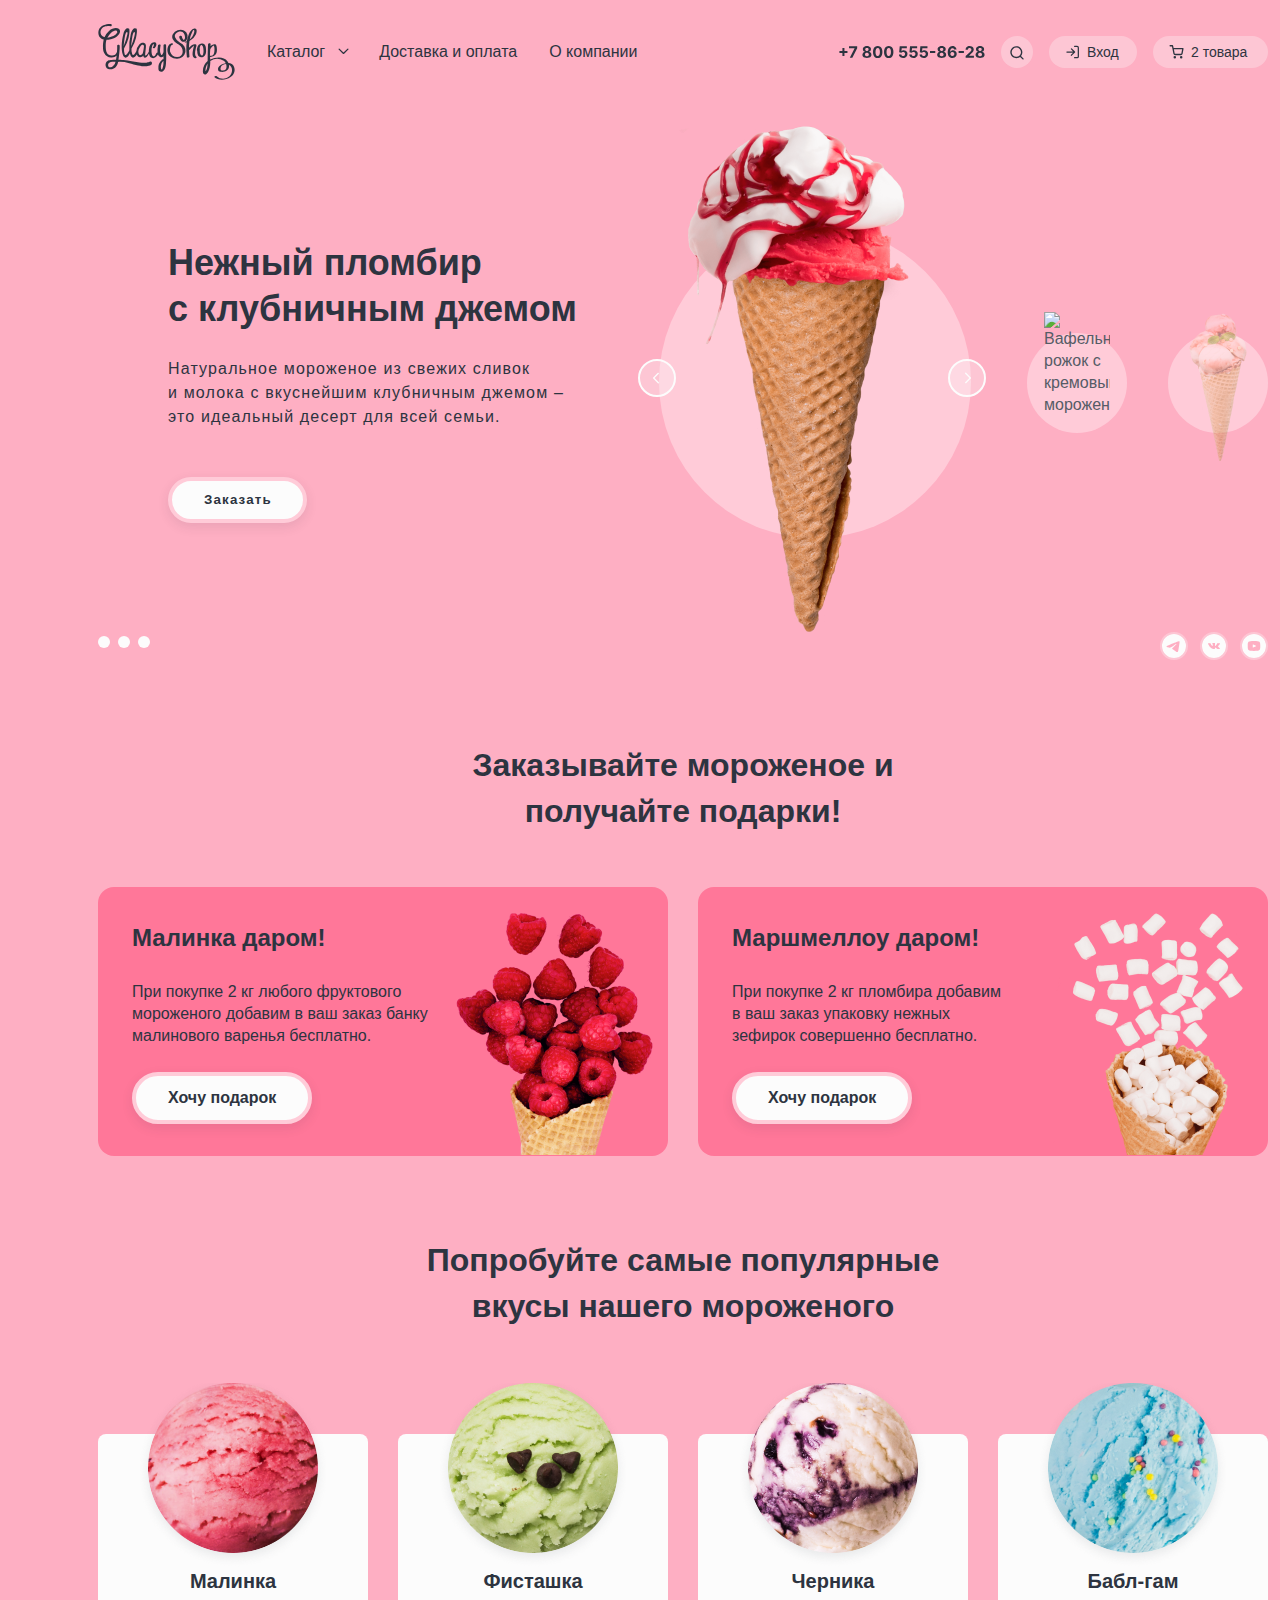
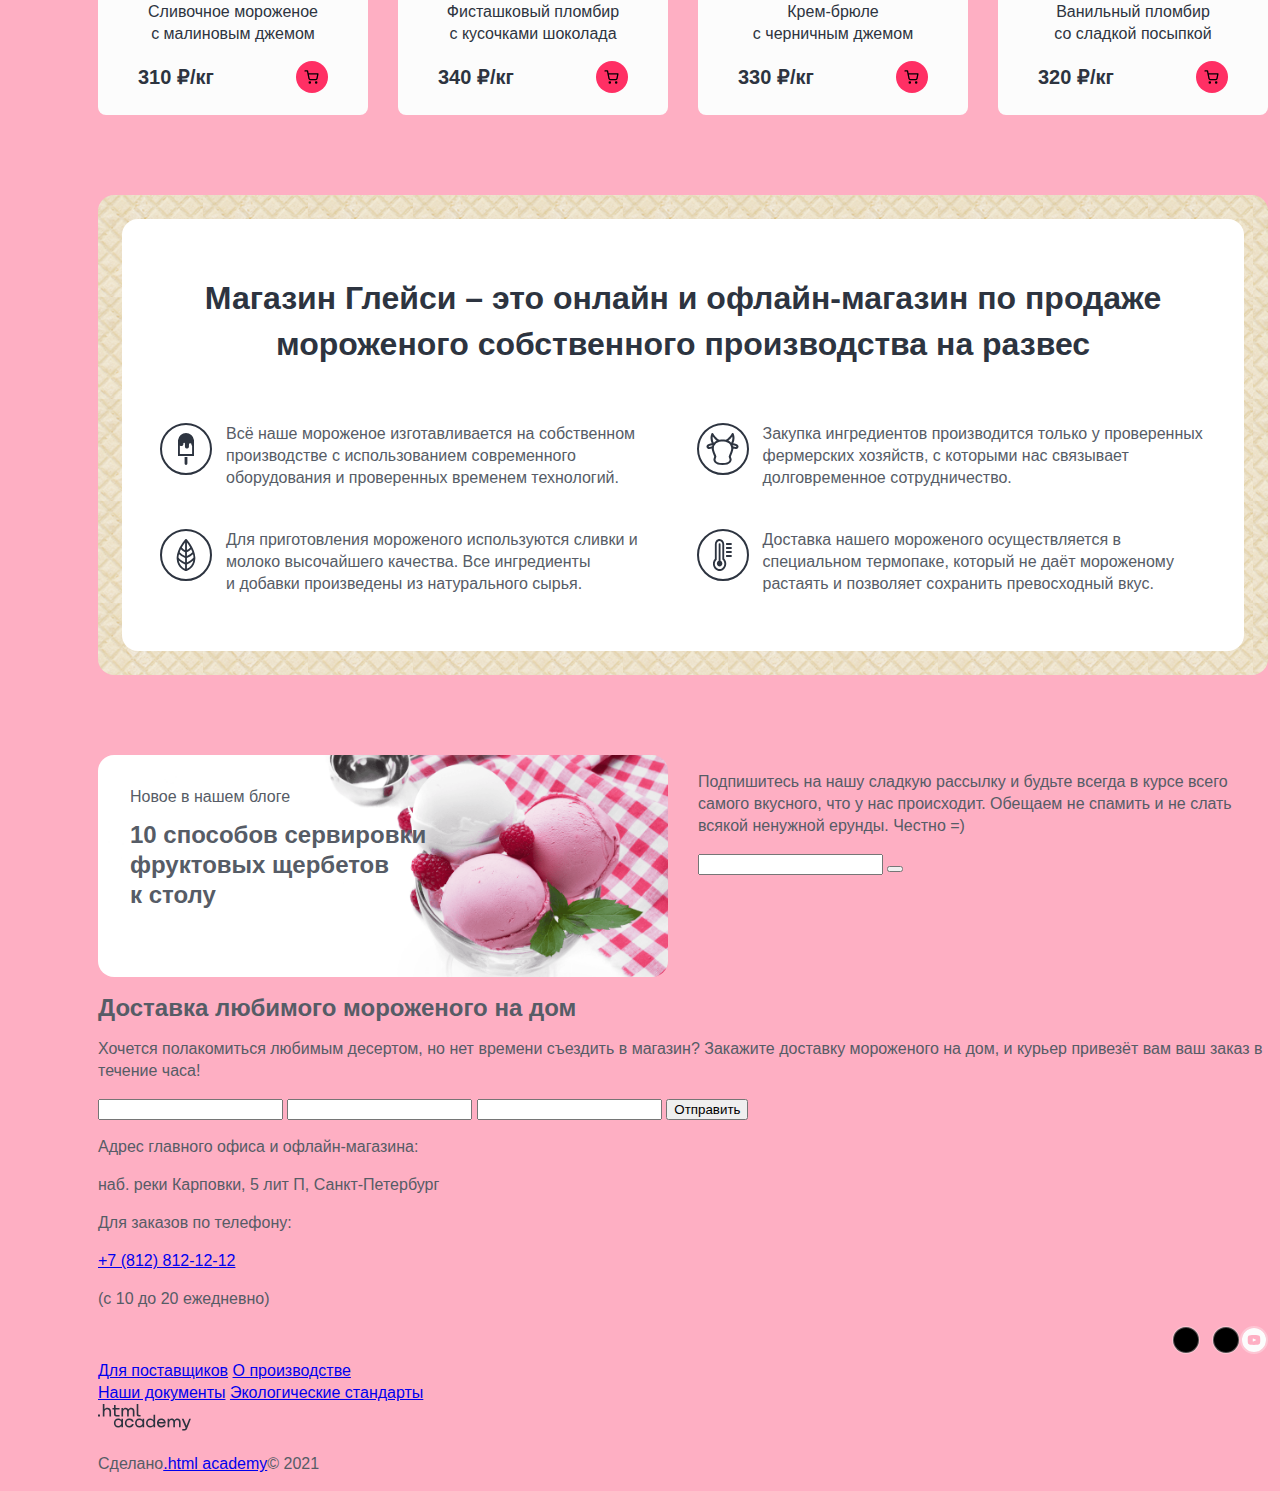
==== commit ab16a899: "стилизация 1 страницы" ====
--- a/index.html
+++ b/index.html
@@ -100,26 +100,30 @@
                 <main class="main-page">
                   <section class="ice-cream-slider">
                   <h2 class="visually-hidden">Слайдер. Мороженое.</h2>
-                  <ol class="slider-list">
-                    <li class="slider-item-text">
+                    <div class="slider-item-text">
                     <span class="ice-cream-title">Нежный пломбир с&nbsp;клубничным джемом</span>
                   <span class="ice-cream-description">Натуральное мороженое из свежих сливок<br> и молока с вкуснейшим клубничным джемом –<br> это идеальный десерт для всей семьи. </span>
                   <button class="ice-cream-button">Заказать</button>
-                </li>
+                </div>
+                <div class="wrapper-for-slider">
+                <ol class="slider-list">
                     <li class="slider-item slider-item-active">
+                      <div class="slider-wrapper">
                         <img class="slider-image1" src="images/slider-image1.png" width="306" height="507" alt="Вафельный рожок с белоснежным мороженым и клубничным джемом." >
                   <div class="slider-controls">
                   <button class="slider-button slider-next" type="button"></button>
                   <button class="slider-button slider-prev" type="button"></button>
                   </div>
+                </div>
                 </li>
                 <li class="slider-item slider-item-another">
-                  <img class="slider-image1" src="images/slider-image2.png" width="66" height="150" alt="Вафельный рожок с кремовым мороженым." >
+                  <img class="slider-image2" src="images/slider-image2.png" width="66" height="150" alt="Вафельный рожок с кремовым мороженым." >
                 </li>
                 <li class="slider-item slider-item-another">
-                  <img class="slider-image1" src="images/slider-image3.png" width="66" height="150" alt="Вафельный рожок с клубничным мороженым." >
+                  <img class="slider-image3" src="images/slider-image3.png" width="66" height="150" alt="Вафельный рожок с клубничным мороженым." >
                 </li>
                 </ol>
+              </div>
 
                 <div class="slider-wrapper-pagination">
                 <ol class="slider-pagination-list">
@@ -132,17 +136,16 @@
                     </li>
                 </ol>
               </div>
-            </div>
               <div class="slider-wrapper-social-links">
                 <ul class="social-links-list">
-                        <li class="social-item-tg">
-                            <a class="footer-button-tg" href="https://t.me/htmlacademy"><span class="visually-hidden"> Перейти в Телеграм.</span><svg class="tg" aria-hidden="true" focusable="false"  width="28" height="28" viewBox="0 0 28 28"  xmlns="http://www.w3.org/2000/svg"><path fill-rule="evenodd" clip-rule="evenodd" d="M26 14a12 12 0 1 1-24 0 12 12 0 0 1 24 0Zm-11.57-3.14c-1.17.48-3.5 1.49-7 3.01-.57.23-.86.45-.9.67-.04.36.42.5 1.04.7l.27.08c.6.2 1.43.44 1.86.45.39 0 .82-.16 1.3-.48 3.27-2.21 4.96-3.33 5.06-3.35.08-.02.18-.04.25.02.07.07.07.18.06.22-.05.19-1.84 1.86-2.77 2.72a28.24 28.24 0 0 0-.82.79c-.57.54-1 .96.02 1.63.5.32.89.59 1.28.85a88.77 88.77 0 0 0 1.8 1.23c.5.35.95.67 1.5.62.32-.03.66-.33.82-1.23.4-2.13 1.18-6.73 1.36-8.63.01-.16 0-.31-.02-.47a.5.5 0 0 0-.17-.33.78.78 0 0 0-.46-.14c-.46.01-1.15.25-4.48 1.64Z" fill="#FCFCFC"/><rect x="1" y="1" width="26" height="26" rx="13" stroke="#FCFCFC" stroke-opacity=".3" stroke-width="2"/></></a>
+                        <li class="social-item-social">
+                            <a class="social-tg" href="https://t.me/htmlacademy"><span class="visually-hidden"> Перейти в Телеграм.</span><svg class="tg" aria-hidden="true" focusable="false" fill="none" width="28" height="28"  viewBox="0 0 28 28"  xmlns="http://www.w3.org/2000/svg"><path fill-rule="evenodd" clip-rule="evenodd" d="M26 14a12 12 0 1 1-24 0 12 12 0 0 1 24 0Zm-11.57-3.14c-1.17.48-3.5 1.49-7 3.01-.57.23-.86.45-.9.67-.04.36.42.5 1.04.7l.27.08c.6.2 1.43.44 1.86.45.39 0 .82-.16 1.3-.48 3.27-2.21 4.96-3.33 5.06-3.35.08-.02.18-.04.25.02.07.07.07.18.06.22-.05.19-1.84 1.86-2.77 2.72a28.24 28.24 0 0 0-.82.79c-.57.54-1 .96.02 1.63.5.32.89.59 1.28.85a88.77 88.77 0 0 0 1.8 1.23c.5.35.95.67 1.5.62.32-.03.66-.33.82-1.23.4-2.13 1.18-6.73 1.36-8.63.01-.16 0-.31-.02-.47a.5.5 0 0 0-.17-.33.78.78 0 0 0-.46-.14c-.46.01-1.15.25-4.48 1.64Z" fill="#FCFCFC"/><rect x="1" y="1" width="26" height="26" rx="13" stroke="#FCFCFC" stroke-opacity=".3" stroke-width="2"/></svg></a>
                         </li>
-                        <li class="social-item-vk">
-                          <a class="social-vk" href="https://vk.com/htmlacademy"><span class="visually-hidden">Перейти в Вконтакте.</span><svg class="vk" aria-hidden="true" focusable="false" width="28" height="28" viewBox="0 0 28 28"  xmlns="http://www.w3.org/2000/svg"><path fill-rule="evenodd" clip-rule="evenodd" d="M26 14a12 12 0 1 1-24 0 12 12 0 0 1 24 0Zm-11.41 2.97h-.72s-1.58.09-2.98-1.18c-1.52-1.39-2.86-4.14-2.86-4.14s-.07-.18 0-.27c.1-.1.36-.1.36-.1l1.72-.01s.16.02.27.1c.1.05.15.17.15.17s.28.61.65 1.17c.71 1.08 1.05 1.32 1.29 1.2.35-.16.25-1.53.25-1.53s0-.5-.18-.71c-.14-.17-.41-.22-.53-.24-.1-.01.06-.2.26-.3.31-.13.86-.13 1.5-.13.5 0 .65.03.84.07.46.1.44.41.41 1.08l-.02.7v.18c-.01.34-.02.73.23.88.13.07.45 0 1.26-1.19.38-.56.66-1.23.66-1.23s.07-.12.16-.17c.1-.05.24-.04.24-.04h1.8s.54-.06.63.15c.1.23-.2.75-.94 1.61-.7.82-1.03 1.12-1 1.38.01.2.23.38.66.72.89.73 1.13 1.1 1.18 1.2l.01.01c.4.58-.44.62-.44.62l-1.6.02s-.34.06-.8-.2a3.94 3.94 0 0 1-.69-.6c-.33-.34-.65-.66-.91-.58-.45.12-.44.96-.44.96s0 .18-.1.28c-.1.1-.32.12-.32.12Z" fill="#FCFCFC"/><rect x="1" y="1" width="26" height="26" rx="13" stroke="#FCFCFC" stroke-opacity=".3" stroke-width="2"/></s></a>
+                        <li class="social-item-social">
+                          <a class="social-vk" href="https://vk.com/htmlacademy"><span class="visually-hidden">Перейти в Вконтакте.</span><svg width="28" height="28" aria-hidden="true" focusable="false" fill="none" viewBox="0 0 28 28"  xmlns="http://www.w3.org/2000/svg"><path fill-rule="evenodd" clip-rule="evenodd" d="M26 14a12 12 0 1 1-24 0 12 12 0 0 1 24 0Zm-11.41 2.97h-.72s-1.58.09-2.98-1.18c-1.52-1.39-2.86-4.14-2.86-4.14s-.07-.18 0-.27c.1-.1.36-.1.36-.1l1.72-.01s.16.02.27.1c.1.05.15.17.15.17s.28.61.65 1.17c.71 1.08 1.05 1.32 1.29 1.2.35-.16.25-1.53.25-1.53s0-.5-.18-.71c-.14-.17-.41-.22-.53-.24-.1-.01.06-.2.26-.3.31-.13.86-.13 1.5-.13.5 0 .65.03.84.07.46.1.44.41.41 1.08l-.02.7v.18c-.01.34-.02.73.23.88.13.07.45 0 1.26-1.19.38-.56.66-1.23.66-1.23s.07-.12.16-.17c.1-.05.24-.04.24-.04h1.8s.54-.06.63.15c.1.23-.2.75-.94 1.61-.7.82-1.03 1.12-1 1.38.01.2.23.38.66.72.89.73 1.13 1.1 1.18 1.2l.01.01c.4.58-.44.62-.44.62l-1.6.02s-.34.06-.8-.2a3.94 3.94 0 0 1-.69-.6c-.33-.34-.65-.66-.91-.58-.45.12-.44.96-.44.96s0 .18-.1.28c-.1.1-.32.12-.32.12Z" fill="#FCFCFC"/><rect x="1" y="1" width="26" height="26" rx="13" stroke="#FCFCFC" stroke-opacity=".3" stroke-width="2"/></svg></a>
                       </li>
-                        <li class="social-item-youtube">
-                            <a class="footer-button-youtube" href="https://www.youtube.com/user/htmlcademyru"><span class="visually-hidden"> Перейти в YouTube.</span><svg class="youtube" aria-hidden="true" focusable="false" <svg width="28" height="28" viewBox="0 0 28 28" fill="none" xmlns="http://www.w3.org/2000/svg"><path d="m16 13.8-2.8-1.32c-.25-.11-.45.01-.45.29v2.46c0 .28.2.4.45.29L16 14.2c.25-.12.25-.3 0-.42ZM14 2a12 12 0 1 0 0 24 12 12 0 0 0 0-24Zm0 16.88c-6.14 0-6.25-.56-6.25-4.88s.1-4.88 6.25-4.88c6.14 0 6.25.56 6.25 4.88s-.1 4.88-6.25 4.88Z" fill="#FCFCFC"/><rect x="1" y="1" width="26" height="26" rx="13" stroke="#FCFCFC" stroke-opacity=".3" stroke-width="2"/></svg></a>
+                        <li class="social-item-social">
+                            <a class="social-youtube" href="https://www.youtube.com/user/htmlcademyru"><span class="visually-hidden"> Перейти в YouTube.</span><svg width="28" height="28" aria-hidden="true" focusable="false" fill="none" viewBox="0 0 28 28"  xmlns="http://www.w3.org/2000/svg"><path d="m16 13.8-2.8-1.32c-.25-.11-.45.01-.45.29v2.46c0 .28.2.4.45.29L16 14.2c.25-.12.25-.3 0-.42ZM14 2a12 12 0 1 0 0 24 12 12 0 0 0 0-24Zm0 16.88c-6.14 0-6.25-.56-6.25-4.88s.1-4.88 6.25-4.88c6.14 0 6.25.56 6.25 4.88s-.1 4.88-6.25 4.88Z" fill="#FCFCFC"/><rect x="1" y="1" width="26" height="26" rx="13" stroke="#FCFCFC" stroke-opacity=".3" stroke-width="2"/></svg></a>
                         </li>
                     </ul >
                   </div>
@@ -150,71 +153,86 @@
 
     <section class="banners">
                     <h2 class="visually-hidden">Рекламные баннеры</h2>
-                    <div class="banner1">
-                      <h3 class="banner1-title">Малинка даром!</h3>
-                      <p class="banner1-text">При покупке 2 кг любого фруктового мороженого добавим в ваш заказ банку малинового варенья бесплатно.</p>
-                      <a class="banner1-present" href="#"></a>
-                      <img class="banner1-picture" src="images/banner1-picture.png" alt="Сочная малина.">
-                    </div>
-                    <div class="banner2">
-                      <h3 class="banner2-title">Маршмеллоу даром!</h3>
-                      <p class="banner2-text">При покупке 2 кг пломбира добавимв ваш заказ упаковку нежных зефирок совершенно бесплатно.</p>
-                      <a class="banner2-present" href="#"></a>
-                      <img class="banner2-picture" src="images/banner2-picture.png" alt="Воздушный зефир.">
-                    </div>
+                    <p class="order">Заказывайте мороженое и получайте подарки!</p>
+                    <div class="banners-container">
+                    <div class="banner-wrapper1">
+                    <div class="banner-text">
+                      <h3 class="banner-title">Малинка даром!</h3>
+                      <p class="banner-description">При покупке 2 кг любого фруктового<br> мороженого добавим в ваш заказ банку<br> малинового варенья бесплатно.</p>
+                      <button class="banner-button" type="button">Хочу подарок</button>
+                    </div>
+                    <div class="banner-image">
+                      <a class="banner-present" href="#"></a>
+                      <img class="banner-picture" src="images/banner1-picture.png" width="219"  height="268" alt="Сочная малина.">
+                    </div>
+                    </div>
+                    <div class="banner-wrapper2">
+                    <div class="banner-text">
+                      <h3 class="banner-title">Маршмеллоу даром!</h3>
+                      <p class="banner-description">При покупке 2 кг пломбира добавим<br> в ваш заказ упаковку нежных<br> зефирок совершенно бесплатно.</p>
+                      <button class="banner-button" type="button">Хочу подарок</button>
+                    </div>
+                    <div class="banner-image">
+                      <a class="banner-present" href="#"></a>
+                      <img class="banner-picture" src="images/banner2-picture.png" width="219"  height="268" alt="Воздушный зефир.">
+                    </div>
+                    </div>
+                  </div>
                   </section>
 
       <section class="products">
                     <h2 class="visually-hidden">Товары.</h2>
+                    <p class="order-products">Попробуйте самые популярные<br> вкусы нашего мороженого</p>
                   <ul class="products-list">
-                      <li class="products-item" ><img class="product-picture1" src="images/product-picture1.png" width="168" height="168" alt="Мороженое 'Малинка.'" >
+                      <li class="products-item" ><img class="product-picture" src="images/product-picture1.png" width="186" height="186" alt="Мороженое 'Малинка.'" >
                         <h3 class="product-title">Малинка</h3>
-                        <p class="product-description">Сливочное мороженое с малиновым джемом</p>
+                        <p class="product-description">Сливочное мороженое с&nbsp;малиновым джемом</p>
+                        <div class ="price-and-basket">
                         <p class="product-price">310 ₽/кг</p>
-                        <button class="product-button" type="button"><span class="visually-hidden">Корзина покупок.</span><svg class="product-basket" aria-hidden="true" focusable="false" width="15" height="14" viewBox="0 0 15 14"  xmlns="http://www.w3.org/2000/svg"><path fill-rule="evenodd" clip-rule="evenodd" d="M1.17.25a.67.67 0 1 0 0 1.33h1.77l.47 2.34v.05l.97 4.84a1.83 1.83 0 0 0 1.82 1.46h5.62a1.83 1.83 0 0 0 1.82-1.46V8.8l.93-4.86a.67.67 0 0 0-.66-.8h-9.3L4.14.8a.67.67 0 0 0-.66-.54H1.17Zm4.52 8.3-.81-4.07h8.23l-.78 4.07a.5.5 0 0 1-.49.4H6.18a.5.5 0 0 1-.49-.4ZM4.56 12.5a1.25 1.25 0 1 1 2.49 0 1.25 1.25 0 0 1-2.5 0Zm6.37 0a1.25 1.25 0 1 1 2.5 0 1.25 1.25 0 0 1-2.5 0Z" /></svg></button>
+                        <button class="product-button" type="button"><span class="visually-hidden">Корзина покупок.</span><svg class="product-basket" aria-hidden="true" focusable="false" width="15" height="14" viewBox="0 0 15 14"  xmlns="http://www.w3.org/2000/svg"><path fill-rule="evenodd" clip-rule="evenodd" d="M1.17.25a.67.67 0 1 0 0 1.33h1.77l.47 2.34v.05l.97 4.84a1.83 1.83 0 0 0 1.82 1.46h5.62a1.83 1.83 0 0 0 1.82-1.46V8.8l.93-4.86a.67.67 0 0 0-.66-.8h-9.3L4.14.8a.67.67 0 0 0-.66-.54H1.17Zm4.52 8.3-.81-4.07h8.23l-.78 4.07a.5.5 0 0 1-.49.4H6.18a.5.5 0 0 1-.49-.4ZM4.56 12.5a1.25 1.25 0 1 1 2.49 0 1.25 1.25 0 0 1-2.5 0Zm6.37 0a1.25 1.25 0 1 1 2.5 0 1.25 1.25 0 0 1-2.5 0Z" /></svg></button></div>
                                 </li>
-                      <li class="products-item"><img class="product-picture2" src="images/product-picture2.png" width="168" height="168" alt="Мороженое 'Фисташка.'">
+                      <li class="products-item"><img class="product-picture" src="images/product-picture2.png" width="186" height="186" alt="Мороженое 'Фисташка.'">
                         <h3 class="product-title">Фисташка</h3>
-                        <p class="product-description">Фисташковый пломбир с кусочками шоколада</p>
+                        <p class="product-description">Фисташковый пломбир с&nbsp;кусочками шоколада</p>
+                        <div class ="price-and-basket">
                         <p class="product-price">340 ₽/кг</p>
-                        <button class="product-button" type="button"><span class="visually-hidden">Корзина покупок.</span><svg class="product-basket" aria-hidden="true" focusable="false" width="15" height="14" viewBox="0 0 15 14"  xmlns="http://www.w3.org/2000/svg"><path fill-rule="evenodd" clip-rule="evenodd" d="M1.17.25a.67.67 0 1 0 0 1.33h1.77l.47 2.34v.05l.97 4.84a1.83 1.83 0 0 0 1.82 1.46h5.62a1.83 1.83 0 0 0 1.82-1.46V8.8l.93-4.86a.67.67 0 0 0-.66-.8h-9.3L4.14.8a.67.67 0 0 0-.66-.54H1.17Zm4.52 8.3-.81-4.07h8.23l-.78 4.07a.5.5 0 0 1-.49.4H6.18a.5.5 0 0 1-.49-.4ZM4.56 12.5a1.25 1.25 0 1 1 2.49 0 1.25 1.25 0 0 1-2.5 0Zm6.37 0a1.25 1.25 0 1 1 2.5 0 1.25 1.25 0 0 1-2.5 0Z" /></svg></button>
+                        <button class="product-button" type="button"><span class="visually-hidden">Корзина покупок.</span><svg class="product-basket" aria-hidden="true" focusable="false" width="15" height="14" viewBox="0 0 15 14"  xmlns="http://www.w3.org/2000/svg"><path fill-rule="evenodd" clip-rule="evenodd" d="M1.17.25a.67.67 0 1 0 0 1.33h1.77l.47 2.34v.05l.97 4.84a1.83 1.83 0 0 0 1.82 1.46h5.62a1.83 1.83 0 0 0 1.82-1.46V8.8l.93-4.86a.67.67 0 0 0-.66-.8h-9.3L4.14.8a.67.67 0 0 0-.66-.54H1.17Zm4.52 8.3-.81-4.07h8.23l-.78 4.07a.5.5 0 0 1-.49.4H6.18a.5.5 0 0 1-.49-.4ZM4.56 12.5a1.25 1.25 0 1 1 2.49 0 1.25 1.25 0 0 1-2.5 0Zm6.37 0a1.25 1.25 0 1 1 2.5 0 1.25 1.25 0 0 1-2.5 0Z" /></svg></button></div>
                                 </li>
-                      <li class="products-item"><img   class="product-picture3" src="images/product-picture3.png" width="168" height="168" alt="Мороженое 'Черника.'">
+                      <li class="products-item"><img   class="product-picture" src="images/product-picture3.png" width="186" height="186" alt="Мороженое 'Черника.'">
                         <h3 class="product-title">Черника</h3>
-                        <p class="product-description">Крем-брюле
+                        <p class="product-description">Крем-брюле<br>
                           с черничным джемом</p>
+                          <div class ="price-and-basket">
                         <p class="product-price">330 ₽/кг</p>
-                        <button class="product-button" type="button"><span class="visually-hidden">Корзина покупок.</span><svg class="product-basket" aria-hidden="true" focusable="false" width="15" height="14" viewBox="0 0 15 14"  xmlns="http://www.w3.org/2000/svg"><path fill-rule="evenodd" clip-rule="evenodd" d="M1.17.25a.67.67 0 1 0 0 1.33h1.77l.47 2.34v.05l.97 4.84a1.83 1.83 0 0 0 1.82 1.46h5.62a1.83 1.83 0 0 0 1.82-1.46V8.8l.93-4.86a.67.67 0 0 0-.66-.8h-9.3L4.14.8a.67.67 0 0 0-.66-.54H1.17Zm4.52 8.3-.81-4.07h8.23l-.78 4.07a.5.5 0 0 1-.49.4H6.18a.5.5 0 0 1-.49-.4ZM4.56 12.5a1.25 1.25 0 1 1 2.49 0 1.25 1.25 0 0 1-2.5 0Zm6.37 0a1.25 1.25 0 1 1 2.5 0 1.25 1.25 0 0 1-2.5 0Z" /></svg></button>
+                        <button class="product-button" type="button"><span class="visually-hidden">Корзина покупок.</span><svg class="product-basket" aria-hidden="true" focusable="false" width="15" height="14" viewBox="0 0 15 14"  xmlns="http://www.w3.org/2000/svg"><path fill-rule="evenodd" clip-rule="evenodd" d="M1.17.25a.67.67 0 1 0 0 1.33h1.77l.47 2.34v.05l.97 4.84a1.83 1.83 0 0 0 1.82 1.46h5.62a1.83 1.83 0 0 0 1.82-1.46V8.8l.93-4.86a.67.67 0 0 0-.66-.8h-9.3L4.14.8a.67.67 0 0 0-.66-.54H1.17Zm4.52 8.3-.81-4.07h8.23l-.78 4.07a.5.5 0 0 1-.49.4H6.18a.5.5 0 0 1-.49-.4ZM4.56 12.5a1.25 1.25 0 1 1 2.49 0 1.25 1.25 0 0 1-2.5 0Zm6.37 0a1.25 1.25 0 1 1 2.5 0 1.25 1.25 0 0 1-2.5 0Z" /></svg></button></div>
                                 </li>
-                      <li class="products-item"><img class="product-picture4" src="images/product-picture3.png" width="168" height="168" alt="Мороженое 'Бабл-гам.'" >
+                      <li class="products-item"><img class="product-picture" src="images/product-picture4.png" width="186" height="186" alt="Мороженое 'Бабл-гам.'" >
                         <h3 class="product-title">Бабл-гам</h3>
-                        <p class="product-description">Ванильный пломбир
-                          со сладкой посыпкой</p>
+                        <p class="product-description">Ванильный пломбир<br>
+                          со&nbsp;сладкой посыпкой</p>
+                          <div class ="price-and-basket">
                         <p class="product-price">320 ₽/кг</p>
-                        <button class="product-button" type="button"><span class="visually-hidden">Корзина покупок.</span><svg class="product-basket" aria-hidden="true" focusable="false" width="15" height="14" viewBox="0 0 15 14"  xmlns="http://www.w3.org/2000/svg"><path fill-rule="evenodd" clip-rule="evenodd" d="M1.17.25a.67.67 0 1 0 0 1.33h1.77l.47 2.34v.05l.97 4.84a1.83 1.83 0 0 0 1.82 1.46h5.62a1.83 1.83 0 0 0 1.82-1.46V8.8l.93-4.86a.67.67 0 0 0-.66-.8h-9.3L4.14.8a.67.67 0 0 0-.66-.54H1.17Zm4.52 8.3-.81-4.07h8.23l-.78 4.07a.5.5 0 0 1-.49.4H6.18a.5.5 0 0 1-.49-.4ZM4.56 12.5a1.25 1.25 0 1 1 2.49 0 1.25 1.25 0 0 1-2.5 0Zm6.37 0a1.25 1.25 0 1 1 2.5 0 1.25 1.25 0 0 1-2.5 0Z" /></svg></button>
+                        <button class="product-button" type="button"><span class="visually-hidden">Корзина покупок.</span><svg class="product-basket" aria-hidden="true" focusable="false" width="15" height="14" viewBox="0 0 15 14"  xmlns="http://www.w3.org/2000/svg"><path fill-rule="evenodd" clip-rule="evenodd" d="M1.17.25a.67.67 0 1 0 0 1.33h1.77l.47 2.34v.05l.97 4.84a1.83 1.83 0 0 0 1.82 1.46h5.62a1.83 1.83 0 0 0 1.82-1.46V8.8l.93-4.86a.67.67 0 0 0-.66-.8h-9.3L4.14.8a.67.67 0 0 0-.66-.54H1.17Zm4.52 8.3-.81-4.07h8.23l-.78 4.07a.5.5 0 0 1-.49.4H6.18a.5.5 0 0 1-.49-.4ZM4.56 12.5a1.25 1.25 0 1 1 2.49 0 1.25 1.25 0 0 1-2.5 0Zm6.37 0a1.25 1.25 0 1 1 2.5 0 1.25 1.25 0 0 1-2.5 0Z" /></svg></button></div>
                             </li>
                   </ul>
                   </section>
                   <section class="shop-advertisement">
+                    <div class="border-shop-advertisement">
                   <h2 class="shop-advertisement-title">Магазин Глейси – это онлайн и офлайн-магазин по продаже мороженого собственного производства на развес</h2>
-                <p class="shop-advertisement-advantage1">Всё наше мороженое изготавливается на собственном производстве с использованием современного оборудования и проверенных временем технологий.</p>
-                <p class="shop-advertisement-advantage2">Закупка ингредиентов производится только
-                  у проверенных фермерских хозяйств, с которыми
-                  нас связывает долговременное сотрудничество.</p>
-                <p class="shop-advertisement-advantage3">Для приготовления мороженого используются сливки и молоко высочайшего качества. Все ингредиенты
-                  и добавки произведены из натурального сырья.</p>
-                <p class="shop-advertisement-advantage4">Доставка нашего мороженого осуществляется в специальном термопаке, который не даёт мороженому растаять и позволяет сохранить превосходный вкус.</p>
+                  <div class="shop-advantage-wrapper">
+                <p class="shop-advantage advantage1">Всё наше мороженое изготавливается на собственном производстве с использованием современного оборудования и проверенных временем технологий.</p>
+                <p class="shop-advantage advantage2">Закупка ингредиентов производится только
+                  у&nbsp;проверенных фермерских хозяйств, с которыми
+                  нас&nbsp;связывает долговременное сотрудничество.</p>
+                <p class="shop-advantage advantage3">Для приготовления мороженого используются сливки и молоко высочайшего качества. Все ингредиенты
+                  и&nbsp;добавки произведены из натурального сырья.</p>
+                <p class="shop-advantage advantage4">Доставка нашего мороженого осуществляется в специальном термопаке, который не даёт мороженому растаять и позволяет сохранить превосходный вкус.</p>
+              </div>
                   </section>
                   <article class="helpful-tips">
                     <div class="helpful-tips-wrapper1">
                       <span class="helpful-tips-blog">Новое в нашем блоге</span>
-                      <h2 class="helpful-tips-title">10 способов сервировки фруктовых щербетов</h2>
-                        к столу
-                    </div>
-                    <div class="helpful-tips-wrapper1">
-                      <span class="helpful-tips-blog">Новое в нашем блоге</span>
-                      <h2 class="helpful-tips-title">10 способов сервировки фруктовых щербетов</h2>
-                        к столу
+                      <h2 class="helpful-tips-title">10 способов сервировки фруктовых щербетов к&nbsp;столу</h2>
                     </div>
                     <div class="helpful-tips-wrapper2">
                     <p class="helpful-tips-subscribe">Подпишитесь на нашу сладкую рассылку и будьте всегда
--- a/styles/styles.css
+++ b/styles/styles.css
@@ -234,16 +234,16 @@
 fill: #2d3440;
 }
 
-.slider-list {
-  display: flex;
-  width: 100%;
-  margin: 0;
-  padding: 0;
-  list-style-type: none;
+.ice-cream-slider {
+  display: grid;
+  grid-template-columns: 540px 630px;
+  padding-bottom: 76px;
 }
 
 .slider-item-text {
-  width: 542px;
+  width: 540px;
+  display: flex;
+  flex-direction: column;
   box-sizing: border-box;
   padding-top: 136px;
   padding-left: 70px;
@@ -255,7 +255,8 @@
   font-weight: 900;
   font-size: 36px;
   line-height: 46px;
-  margin-bottom: 24px;
+  margin-bottom: 25px;
+  color: #2d3440;
 }
 
 .ice-cream-description {
@@ -264,6 +265,8 @@
   font-style: 18px;
   line-height: 24px;
   margin-bottom: 48px;
+  color: #2d3440;
+  letter-spacing: 1.15px;
 }
 
 .ice-cream-button {
@@ -271,16 +274,466 @@
   min-height: 44px;
   display: flex;
   align-items: center;
-  padding: 12px 32px;
+  padding: 9px 32px;
   box-sizing: border-box;
   background-color: #fcfcfc;
   border-radius: 26px;
   font-family: "Inter", sans-serif;
   font-weight: 700;
   line-height: 20px;
+  letter-spacing: 1.15px;
   color: #2d3440;
   text-decoration: none;
-  border: 4px solid rgba(252, 252, 252, 0.4);
+  border: 4px solid #ffcbd8;
   box-shadow: 0 4px 12px 0 rgba(45, 52, 64, 0.1);
   cursor: pointer;
 }
+
+.slider-list {
+  display: flex;
+  justify-content: space-between;
+  flex-wrap: wrap;
+  width: 100%;
+  margin: 0;
+  padding: 0;
+  list-style-type: none;
+}
+
+
+.slider-item-active {
+  position: relative;
+    width: 348px;
+    box-sizing: border-box;
+    height: 100%;
+  }
+
+  .slider-image1 {
+    position: relative;
+    display: block;
+    margin: 21px 21px 0 21px;
+    object-fit: content;
+    z-index: 2;
+  }
+
+  .slider-item-active::after {
+    position: absolute;
+    content: "";
+    width:312px;
+    height: 312px;
+    background-color: #ffcbd8;
+    border-radius: 50%;
+    top: 122px;
+    right: calc(100% - 333px);
+    z-index: 0;
+}
+
+  .slider-item-another {
+    position: relative;
+    width: 100px;
+    box-sizing: border-box;
+    min-height: 150px;
+    padding-top: 183px;
+  }
+
+  .slider-image2,.slider-image3{
+    position: relative;
+    display: block;
+    margin: 25px 17px 0 17px;
+    object-fit: contain;
+    z-index: 2;
+  }
+
+  .slider-item-another::after {
+    position: absolute;
+    content: "";
+    width:100px;
+    height: 100px;
+    background-color: #ffcbd8;
+    border-radius: 50%;
+    top: 229px;
+    right: calc(100% - 100px);
+    z-index: 0;
+}
+
+.slider-image2 {
+  transform: rotate(45 deg);
+}
+
+.slider-wrapper {
+  position: relative;
+}
+
+.slider-controls {
+  position: absolute;
+  top: 50%;
+  display: flex;
+  justify-content: space-between;
+  width: 100%;
+  transform: translateY(-50%);
+  z-index: 999;
+}
+
+.slider-button {
+  width: 38px;
+  height: 38px;
+  color: #ffffff;
+  background-color: rgba(252, 252, 252, 0.3);
+  border: 2px solid #fcfcfc;
+  border-radius: 50%;
+  cursor: pointer;
+  background-image: url("../images/svg/slider-arrow.svg");
+  background-position: center;
+  background-repeat: no-repeat;
+}
+
+.slider-prev {
+  transform: rotate(180deg);
+}
+
+.slider-pagination-list {
+  display: flex;
+  flex-wrap: wrap;
+  margin: 0;
+  padding: 0;
+  list-style-type: none;
+}
+
+.slider-pagination-item {
+  margin-right: 8px;
+}
+
+.slider-pagination-button {
+  width: 12px;
+  height: 12px;
+  margin: 0;
+  padding: 0;
+  background-color: #fcfcfc;
+  border: none;
+  border-radius: 50%;
+  cursor: pointer;
+}
+
+.social-links-list {
+  display: flex;
+  flex-wrap: wrap;
+  justify-content: end;
+  margin: 0;
+  padding: 0;
+  list-style-type: none;
+}
+
+.slider-item-social {
+  width: 24px;
+  height: 24px;
+}
+
+.social-youtube,
+.social-vk,
+.social-tg {
+  margin: 0;
+  padding: 0;
+  margin-left: 12px;
+  border-radius: 50%;
+  cursor: pointer;
+}
+
+.order {
+  display: block;
+  padding: 0 368px;
+  margin: 0;
+  font-weight: 900;
+  font-size: 32px;
+  line-height: 46px;
+  color: #2d3440;
+  margin-bottom: 53px;
+  text-align: center;
+}
+
+.banners-container{
+  display: flex;
+  flex-wrap: wrap;
+  justify-content: space-between;
+  padding-bottom: 81px;
+}
+
+.banner-wrapper1,
+.banner-wrapper2 {
+  display: grid;
+  grid-template-columns: 351px 219px;
+  background-color: #ff7799;
+  border-radius: 16px;
+}
+
+.banner-picture {
+  display: block;
+  height: 100%;
+  object-fit: contain;
+}
+
+.banner-text {
+  margin: 0;
+  padding: 36px 0 32px 34px;
+  color: #2d3440;
+}
+
+.banner-title {
+  margin: 0;
+  padding: 0;
+  margin-bottom: 28px;
+  font-weight: 700;
+  font-size: 24px;
+  line-height: 30px;
+}
+
+.banner-description {
+  margin: 0;
+  padding: 0;
+  margin-bottom: 25px;
+  z-index: 999;
+}
+
+.banner-button {
+  min-width: 176px;
+  min-height: 44px;
+  display: flex;
+  align-items: center;
+  padding: 12px 32px;
+  box-sizing: border-box;
+  background-color: #fcfcfc;
+  font-size:16px;
+  border-radius: 26px;
+  font-family: "Inter", sans-serif;
+  font-weight: 700;
+  line-height: 20px;
+  color: #2d3440;
+  text-decoration: none;
+  border: 4px solid #ffcbd8;
+  box-shadow: 0 4px 12px 0 rgba(45, 52, 64, 0.1);
+  cursor: pointer;
+}
+
+.products {
+  margin-bottom: 80px;
+}
+.order-products {
+  display: block;
+  padding: 0 auto;
+  margin: 0;
+  font-weight: 900;
+  font-size: 32px;
+  line-height: 46px;
+  color: #2d3440;
+  margin-bottom: 105px;
+  text-align: center;
+}
+
+.products-list{
+  display: grid;
+  grid-template-columns:  270px 270px 270px 270px;
+  gap: 40px 30px;
+  margin: 0;
+  padding: 0;
+  list-style-type: none;
+}
+
+.catalog-products-list {
+  gap: 91px 30px;
+}
+
+.products-item {
+  min-height: 281px;
+  background-color: #fcfcfc;
+  color: #2d3440;
+  border-radius: 8px;
+  text-align: center;
+  padding: 0 40px 0 40px;
+
+}
+
+.product-picture {
+  display: block;
+margin-top: -51px;
+  object-fit: cover;
+  margin-right: auto;
+  margin-left: auto;
+}
+
+.product-title {
+  display: block;
+  margin-top: 0;
+  margin-bottom: 0;
+  font-weight: 700;
+  font-size: 20px;
+  line-height: 24px;
+}
+
+.product-description {
+  display: block;
+  margin: 8px auto 16px auto;
+  padding: 0;
+}
+
+.price-and-basket {
+  display: flex;
+  justify-content: space-between;
+  align-items: baseline;
+}
+
+.product-price {
+  margin: 0;
+  padding: 0;
+  font-weight: 700;
+  font-size: 20px;
+  line-height: 24px;
+}
+
+.product-button {
+  min-width: 32px;
+  height: 32px;
+  display: flex;
+  align-items: center;
+  padding: 8px 8px;
+  box-sizing: border-box;
+  background-color: #ff2f64;
+  border-radius: 50%;
+  border: none;
+  cursor: pointer;
+}
+
+.shop-advertisement {
+  display: flex;
+  justify-content: center;
+  align-items: center;
+  min-width: 1170px;
+  min-height: 480px;
+  margin-bottom: 80px;
+  background-image: url("../images/border.png");
+  background-repeat: repeat;
+  border-radius: 16px;
+}
+
+.border-shop-advertisement {
+  text-align: center;
+  width: 1122px;
+  min-height: 432px;
+  margin: 24 px auto;
+  background-color: #fff;
+  border-radius: 16px ;
+}
+
+.shop-advertisement-title {
+  padding: 56px 63.5px 0 63.5px;
+  margin: 0;
+  margin-bottom: 56px;
+  font-weight: 900;
+  font-size: 32px;
+  line-height: 46px;
+  color: #2d3440;
+}
+
+.shop-advantage-wrapper {
+  display: grid;
+  grid-template-columns: 505.5px 505.5px;
+  gap: 40px 31px;
+  padding: 0 40px 56px 40px;
+  text-align: left;
+}
+
+.shop-advantage  {
+  position: relative;
+  display: flex;
+  justify-content: start;
+  max-width: 442px;
+  margin: 0;
+  margin-left: 64px;
+  padding: 0;
+}
+
+.advantage1::after {
+  position: absolute;
+  content: "";
+  width: 48px;
+  height: 48px;
+  background-image: url("../images/svg/advanture1.svg");
+  background-repeat: no-repeat;
+  background-position: center;
+  border: 2px solid #2d3440;
+  border-radius: 50%;
+  left: -66px;
+}
+
+.advantage2::after {
+  position: absolute;
+  content: "";
+  width: 48px;
+  height: 48px;
+  background-image: url("../images/svg/advanture2.svg");
+  background-repeat: no-repeat;
+  background-position: center;
+  border: 2px solid #2d3440;
+  border-radius: 50%;
+  left: -66px;
+}
+
+.advantage3::after {
+  position: absolute;
+  content: "";
+  width: 48px;
+  height: 48px;
+  background-image: url("../images/svg/advanture3.svg");
+  background-repeat: no-repeat;
+  background-position: center;
+  border: 2px solid #2d3440;
+  border-radius: 50%;
+  left: -66px;
+}
+
+.advantage4::after {
+  position: absolute;
+  content: "";
+  width: 48px;
+  height: 48px;
+  background-image: url("../images/svg/advanture4.svg");
+  background-repeat: no-repeat;
+  background-position: center;
+  border: 2px solid #2d3440;
+  border-radius: 50%;
+  left: -66px;
+}
+
+.helpful-tips {
+  display: flex;
+}
+
+.helpful-tips-wrapper1 {
+  display: flex;
+  flex-direction: column;
+  width:570px ;
+  margin-right: 30px;
+  background-image: url("../images/serving.png");
+  background-color: #fff;
+  background-repeat: no-repeat;
+  background-position: right;
+  background-size: cover;
+  border-radius: 16px;
+}
+
+.helpful-tips-blog {
+  padding: 32.59px 235px 0 32px;
+  margin: 0;
+  margin-bottom: 12.22px;
+  line-height: 20px;
+}
+
+.helpful-tips-title {
+  padding: 0 235px 67.15px 32px;
+  margin: 0;
+  font-weight: 700;
+  font-size: 24px;
+  line-height: 30px;
+
+}
+.helpful-tips-wrapper2 {
+  width:570px ;
+  border-radius:16px;
+}
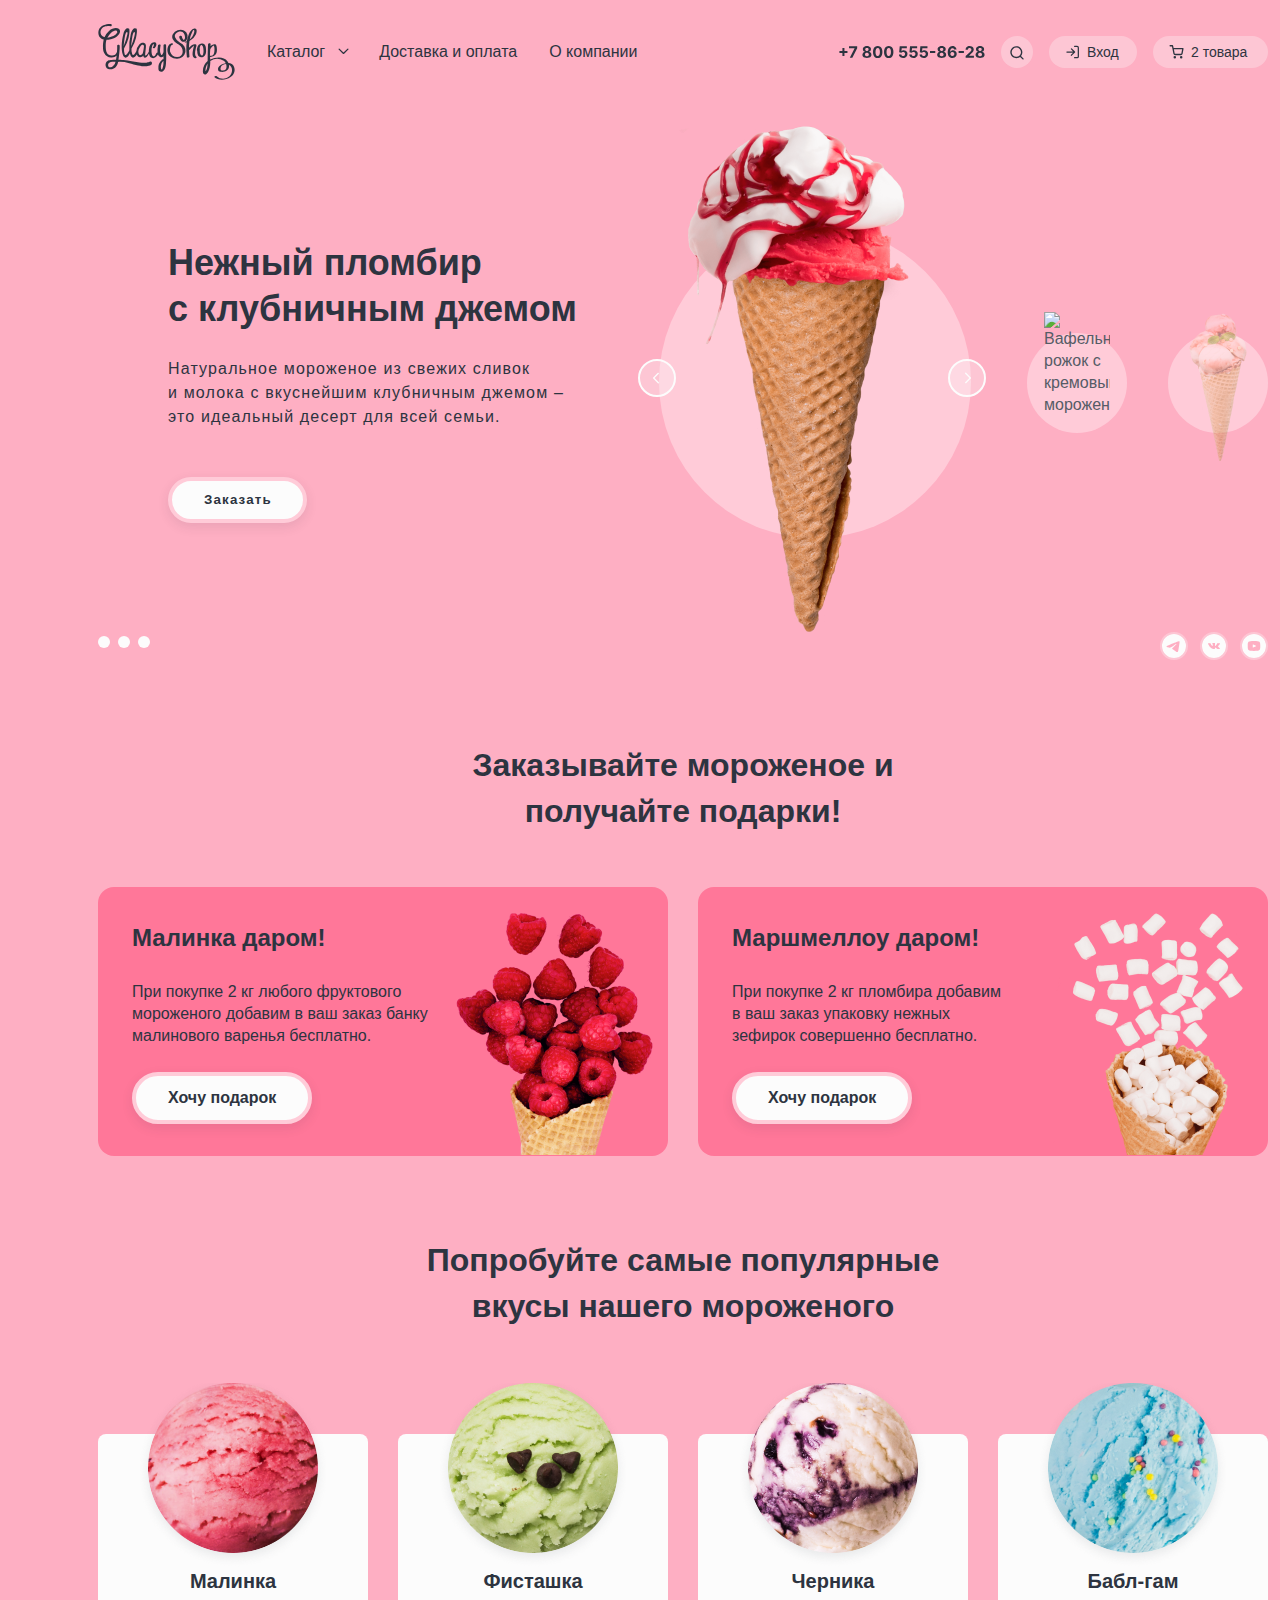
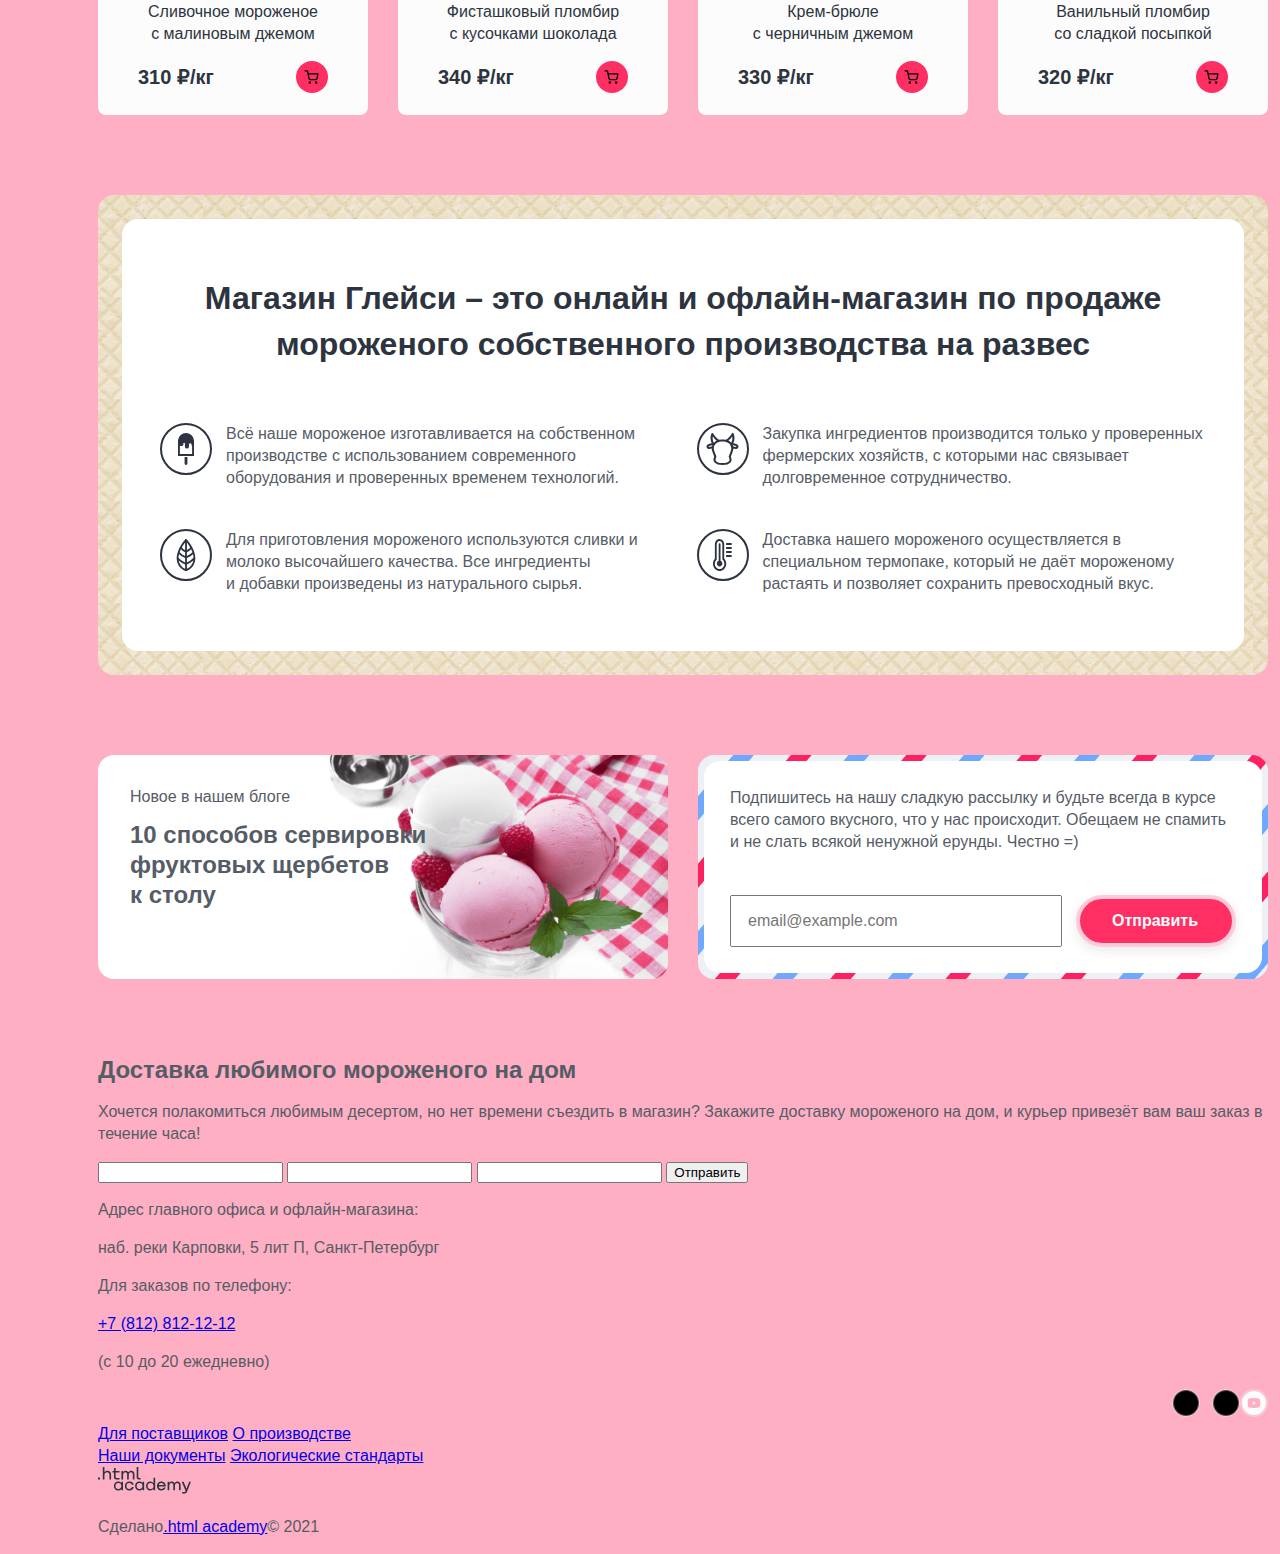
==== commit 4edd720b: "стилизация 1стр от 17/11" ====
--- a/index.html
+++ b/index.html
@@ -229,20 +229,28 @@
                 <p class="shop-advantage advantage4">Доставка нашего мороженого осуществляется в специальном термопаке, который не даёт мороженому растаять и позволяет сохранить превосходный вкус.</p>
               </div>
                   </section>
+
                   <article class="helpful-tips">
                     <div class="helpful-tips-wrapper1">
                       <span class="helpful-tips-blog">Новое в нашем блоге</span>
                       <h2 class="helpful-tips-title">10 способов сервировки фруктовых щербетов к&nbsp;столу</h2>
                     </div>
+
                     <div class="helpful-tips-wrapper2">
+                     <div class="helpful-tips-wrapper-wrapper2">
                     <p class="helpful-tips-subscribe">Подпишитесь на нашу сладкую рассылку и будьте всегда
-                      в курсе всего самого вкусного, что у нас происходит. Обещаем не спамить и не слать всякой ненужной ерунды. Честно =)</p>
-                      <form  class="subscribe-form" action="" method="post">
-                        <input class="subscribe-input" type="e-mail" name="subscribe" required>
-                        <button class="button button-subscribe" type="button"></button>
+                      в&nbsp;курсе всего самого вкусного, что у нас происходит. Обещаем не спамить и не слать всякой ненужной ерунды. Честно =)</p>
+                        <form class="newsletter-form" action="https://echo.htmlacademy.ru/" method="post">
+                          <p class="newsletter-email">
+                            <label class="visually-hidden" for="newsletter-email">Email</label>
+                            <input class="field" placeholder="email@example.com" type="email" name="newsletter-email" id="newsletter-email" required>
+                          </p>
+                        <button class="newsletter-button " type="button">Отправить</button>
                       </form>
                       </div>
+                    </div>
                   </article>
+
                   <section class="delivery">
                     <h2 class="visually-hidden">Доставка</h2>
                     <div class="description">
--- a/styles/styles.css
+++ b/styles/styles.css
@@ -703,6 +703,7 @@
 
 .helpful-tips {
   display: flex;
+  margin-bottom: 80px;
 }
 
 .helpful-tips-wrapper1 {
@@ -734,6 +735,72 @@
 
 }
 .helpful-tips-wrapper2 {
-  width:570px ;
-  border-radius:16px;
-}
+  display: flex;
+  justify-content: center;
+  align-items: center;
+  width: 570px;
+  min-height: 224px;
+  background-image: url("../images/border-lines.png");
+  background-repeat: repeat;
+  border-radius: 16px;
+}
+
+.helpful-tips-wrapper-wrapper2 {
+  text-align: left;
+  width: 558px;
+  min-height: 212px;
+  background-color: #fff;
+  border-radius: 16px ;
+}
+
+.helpful-tips-subscribe {
+  padding: 26px 26px 0  26px ;
+  margin: 0;
+  margin-bottom: 42px ;
+}
+
+.newsletter-form {
+  display: flex;
+  align-items: center;
+  justify-content: space-between;
+  flex-wrap: wrap;
+  min-height: 52px;
+  padding: 0 26px 26px 26px;
+  margin: 0;
+}
+
+.newsletter-email {
+  margin: 0;
+}
+
+.field {
+  width: 332px;
+  min-height: 48px;
+  box-sizing: border-box;
+  padding: 14px 16px;
+  flex-grow: 1;
+  margin: 0;
+  font-weight: 400;
+  font-size: 16px;
+  line-height: 20px;
+}
+
+.newsletter-button {
+  width: 160px;
+  min-height: 44px;
+  display: flex;
+  align-items: center;
+  padding: 12px 32px;
+  box-sizing: border-box;
+  background-color: #ff2f64;
+  border-radius: 26px;
+  font-family: "Inter", sans-serif;
+  font-weight: 700;
+  font-size: 16px;
+  line-height: 20px;
+  color: #fcfcfc;
+  text-decoration: none;
+  border: 4px solid #ffcbd8;
+  box-shadow: 0 4px 12px 0 rgba(45, 52, 64, 0.1);
+  cursor: pointer;
+}
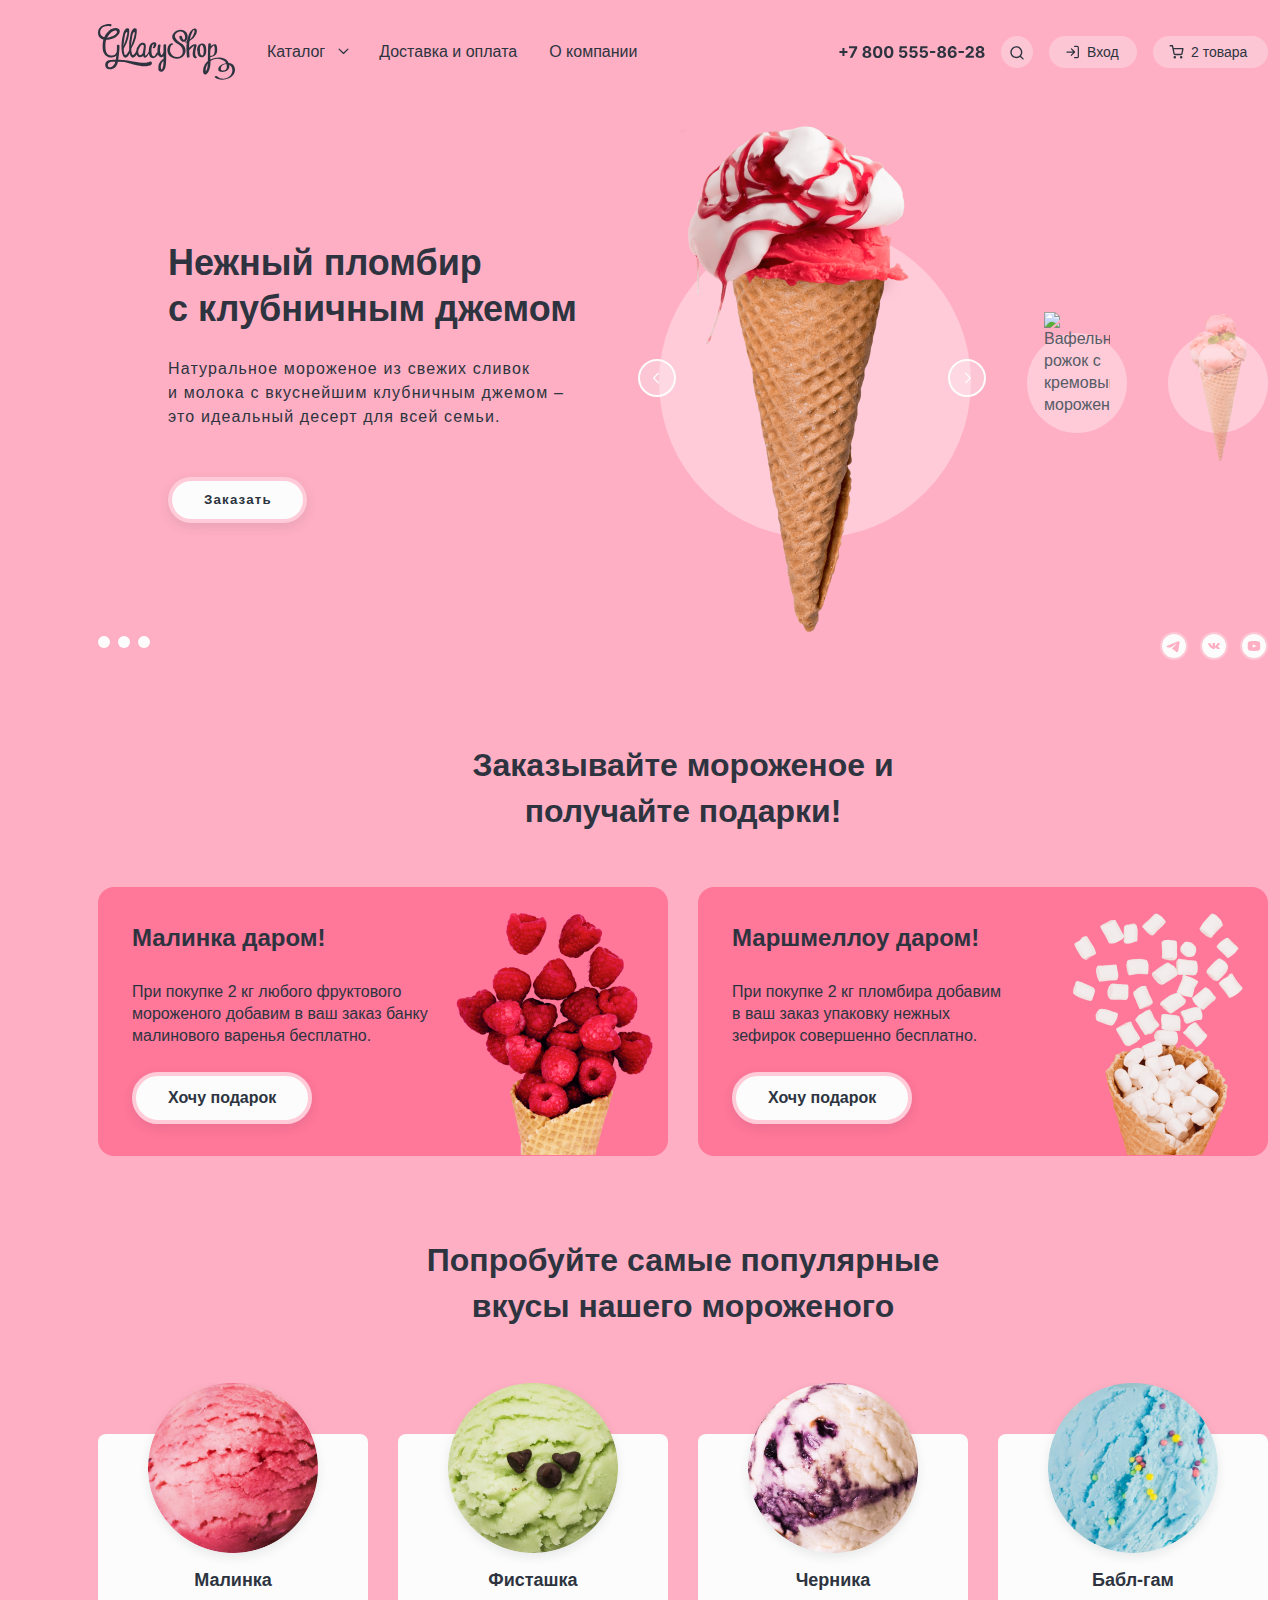
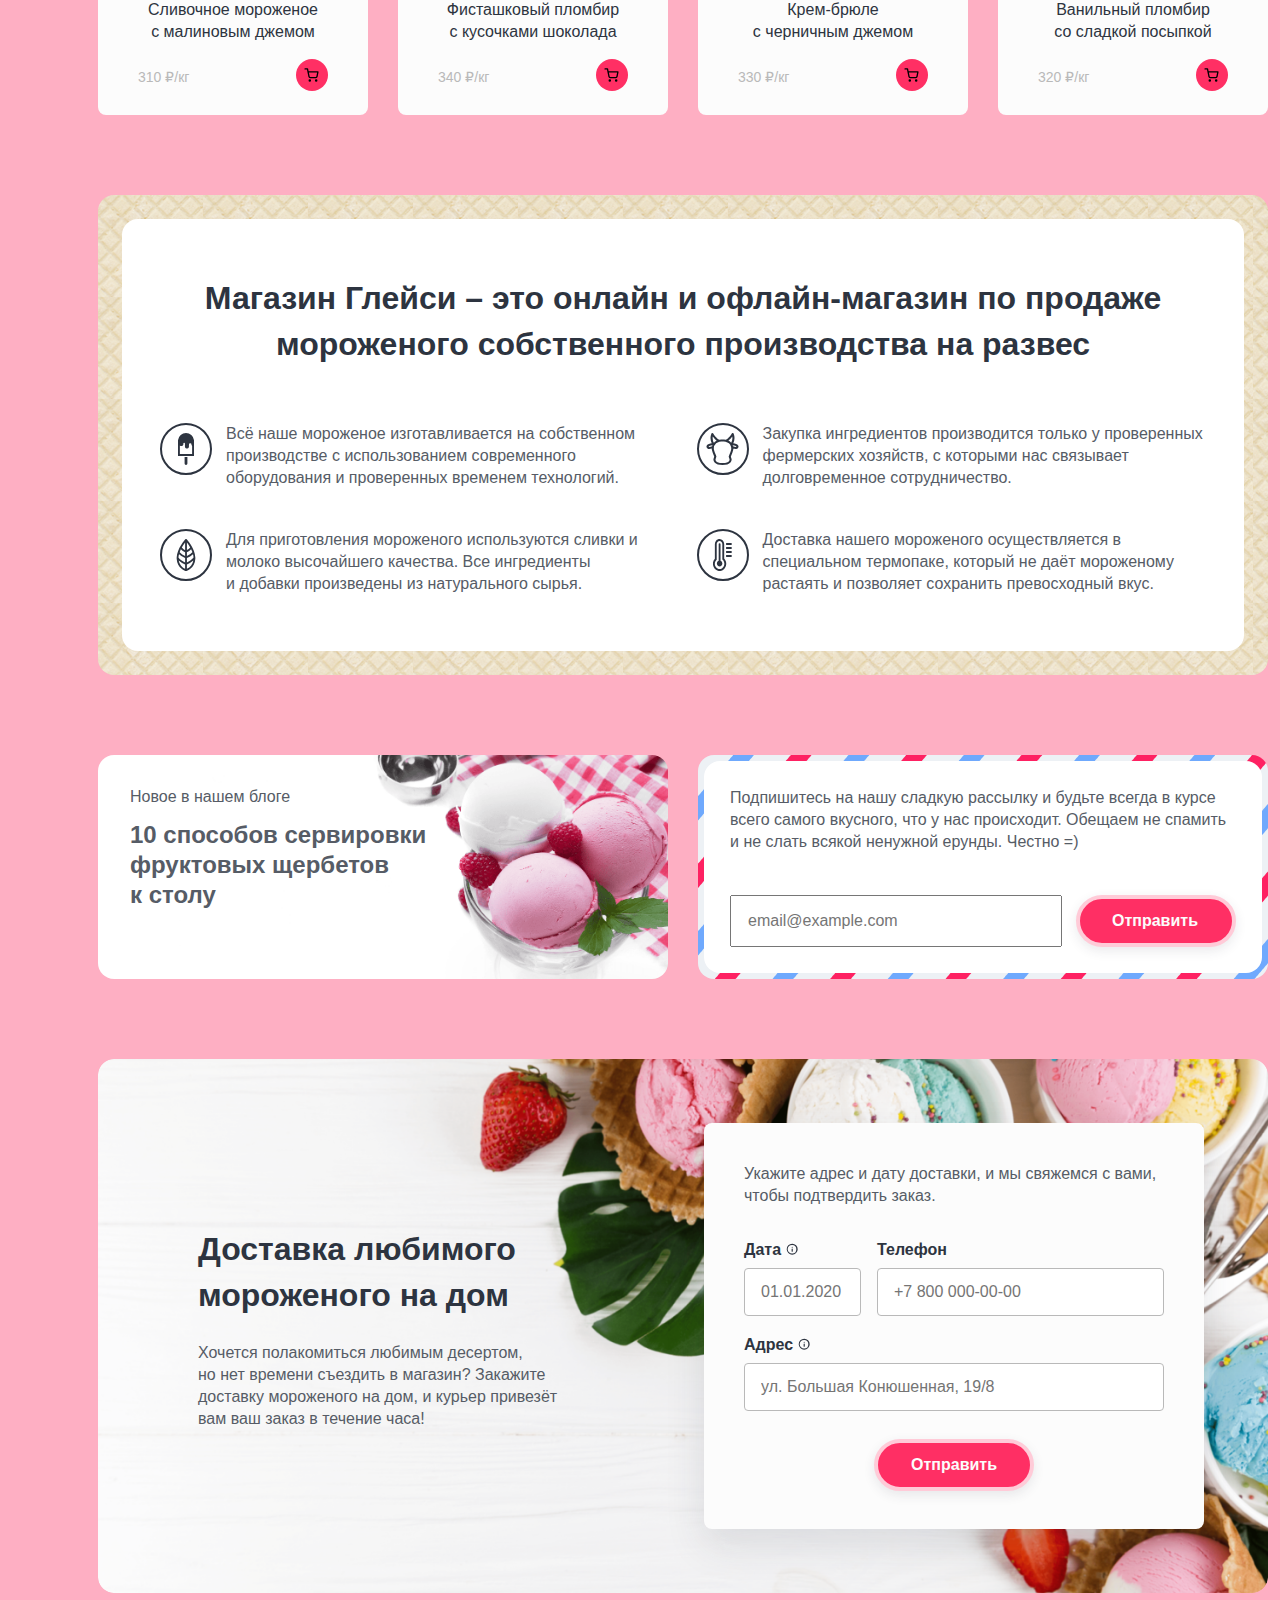
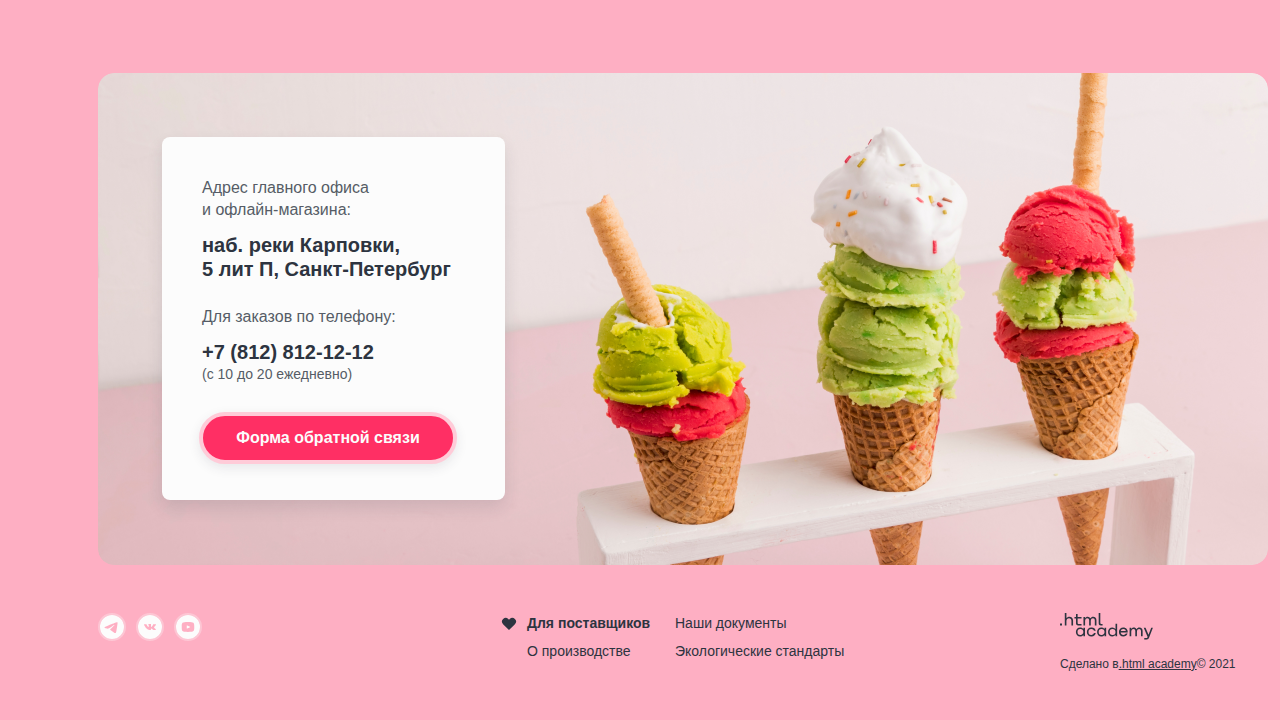
==== commit cb637087: "попапы и модальное окно" ====
--- a/index.html
+++ b/index.html
@@ -1,318 +1,351 @@
 <!DOCTYPE html>
 <html lang="ru">
-  <head>
-    <meta charset="utf-8">
-    <link rel="icon"  type="image/png"  sizes="32x32" href="images/favicon.png">
-    <link rel="stylesheet" href="styles/styles.css">
-    <title>HTML Academy: Глейси</title>
-  </head>
-  <body>
-    <div class="page-container pink-theme">
-      <div class="page-container2">
-          <!--start-header-->
-      <header class="main-header">
-        <a class="navigation-logo"  href="https://htmlacademy.ru">
-            <img class="navigation-logotype" src="images/svg/logotype.svg" width="137"  height="55.72" alt="Логотип компании.">
-          </a>
-            <nav class="navigation">
-                  <ul class="navigation-list">
-                            <li class="navigation-item"><a class="navigation-link navigation-link-dropdown" href="catalog.html">Каталог</a>
-                              <!--<ul class="dropdown-list">
-                                <h3 class="dropdown-title">Новинки</h3>
-                                <li class="dropdown-item"><a class = "dropdown-first" href="#">Сливочное</a></li>
-                                <li class="dropdown-item"><a class = "dropdown-second" href="#">Щербеты</a></li>
-                                <li class="dropdown-item"><a class = "dropdown-third" href="#">Фруктовый лед</a></li>
-                                <li class="dropdown-item"><a class = "dropdown-forth" href="#">Мелорин</a></li>
-                              </ul>-->
+    <head>
+        <meta charset="utf-8">
+        <link rel="icon"  type="image/png"  sizes="32x32" href="images/favicon.png">
+        <link rel="stylesheet" href="styles/styles.css">
+        <title>HTML Academy: Глейси</title>
+    </head>
+    <body>
+        <div class="page-container pink-theme">
+            <div class="page-container2">
+                <header class="main-header">
+                    <a class="navigation-logo"  href="https://htmlacademy.ru">
+                        <img class="navigation-logotype" src="images/svg/logotype.svg" width="137"  height="56" alt="Логотип компании.">
+                    </a>
+                    <nav class="navigation">
+                        <ul class="navigation-list">
+                            <li class="navigation-item navigation-item-dropdown"><a class="navigation-link navigation-link-dropdown" href="catalog.html">Каталог</a>
+                                <div class="dropdown-wrapper">
+                                <p class="dropdown-title">Новинки</p>
+                                    <ul class="dropdown-list">
+                                        <li class="dropdown-item"><a class = "dropdown" href="#">Сливочное</a></li>
+                                        <li class="dropdown-item"><a class = "dropdown" href="#">Щербеты</a></li>
+                                        <li class="dropdown-item"><a class = "dropdown" href="#">Фруктовый лед</a></li>
+                                        <li class="dropdown-item"><a class = "dropdown" href="#">Мелорин</a></li>
+                                    </ul>
+                                </div>
+                                </li>
+                                <li class="navigation-item"><a class="navigation-link navigation-link-click" href="#">Доставка и оплата</a></li>
+                                <li class="navigation-item"><a class="navigation-link navigation-link-click" href="#">О компании</a></li>
+                        </ul>
+                        <ul class="navigation-user">
+                            <li class="navigation-item navigation-item-phone">
+                                <a class="navigation-link-user navigation-link-phone" href="#"><span class="visually-hidden">Телефон.</span><svg  class="phone-icon" aria-hidden="true" focusable="false" width="146" height="13" viewBox="0 0 146 13"  xmlns="http://www.w3.org/2000/svg"><path d="M3.42 10.09V2.04h2.03v8.05H3.42Zm-3-3.01V5.05h8.04v2.03H.41Zm10.39 4.78 4.82-9.55v-.08h-5.62v-2h8.17v2.03l-4.83 9.6H10.8Zm17.1.16c-.88 0-1.65-.14-2.34-.43a3.9 3.9 0 0 1-1.6-1.18 2.67 2.67 0 0 1-.57-1.68c0-.49.1-.93.33-1.34a3 3 0 0 1 2.2-1.54v-.08a2.6 2.6 0 0 1-2.1-2.58c0-.6.18-1.14.53-1.6.35-.48.83-.85 1.45-1.12.61-.27 1.32-.4 2.1-.4s1.48.13 2.1.4c.61.27 1.1.65 1.45 1.12.35.47.53 1 .53 1.6a2.6 2.6 0 0 1-2.09 2.58v.08c.47.08.9.25 1.27.52a2.97 2.97 0 0 1 1.26 2.36c0 .63-.2 1.19-.59 1.68-.39.5-.92.9-1.6 1.18-.68.29-1.46.43-2.33.43Zm0-1.81c.39 0 .73-.07 1.02-.21.3-.14.52-.34.68-.6.17-.24.25-.54.25-.87 0-.33-.08-.63-.25-.89-.17-.26-.4-.46-.7-.61-.29-.15-.62-.23-1-.23s-.71.08-1 .23a1.6 1.6 0 0 0-.95 1.5c0 .33.08.63.24.88.16.25.4.45.69.59.3.14.63.21 1.02.21Zm0-5.2c.32 0 .61-.06.87-.2a1.5 1.5 0 0 0 .81-1.36 1.46 1.46 0 0 0-.8-1.34c-.26-.13-.55-.2-.88-.2-.33 0-.62.07-.88.2-.25.13-.45.31-.6.54-.13.23-.2.5-.2.8 0 .3.07.58.21.81.15.24.35.42.6.55.25.14.54.2.87.2Zm10.8 7.1c-.98 0-1.82-.24-2.52-.72a4.55 4.55 0 0 1-1.62-2.07c-.38-.9-.56-2-.56-3.27s.19-2.35.56-3.24c.38-.9.92-1.58 1.62-2.04.7-.47 1.55-.7 2.52-.7s1.8.23 2.51.7c.7.47 1.25 1.15 1.63 2.04.37.9.56 1.97.56 3.24 0 1.28-.2 2.37-.57 3.27-.38.9-.91 1.6-1.61 2.08-.7.47-1.54.71-2.52.71Zm0-2.04c.67 0 1.2-.33 1.6-1a6 6 0 0 0 .59-3.02c0-.88-.1-1.62-.28-2.2a2.84 2.84 0 0 0-.76-1.33c-.32-.3-.7-.44-1.15-.44-.66 0-1.2.33-1.6 1-.39.66-.6 1.65-.6 2.97 0 .9.1 1.64.27 2.24.18.6.44 1.04.77 1.34.33.3.72.44 1.16.44Zm11.01 2.04c-.97 0-1.81-.24-2.52-.72a4.55 4.55 0 0 1-1.62-2.07c-.37-.9-.56-2-.55-3.27 0-1.27.18-2.35.56-3.24.38-.9.92-1.58 1.62-2.04.7-.47 1.54-.7 2.51-.7.98 0 1.81.23 2.52.7.7.47 1.24 1.15 1.62 2.04.38.9.57 1.97.56 3.24 0 1.28-.19 2.37-.56 3.27-.38.9-.92 1.6-1.62 2.08-.7.47-1.54.71-2.52.71Zm0-2.04c.67 0 1.2-.33 1.6-1a6 6 0 0 0 .6-3.02c0-.88-.1-1.62-.28-2.2a2.84 2.84 0 0 0-.76-1.33c-.33-.3-.71-.44-1.16-.44-.66 0-1.19.33-1.59 1-.4.66-.6 1.65-.6 2.97 0 .9.09 1.64.27 2.24.18.6.44 1.04.77 1.34.32.3.71.44 1.15.44Zm14.41 1.95a5 5 0 0 1-2.15-.45c-.62-.3-1.12-.7-1.49-1.22a3.14 3.14 0 0 1-.57-1.78h2.39c.02.45.21.81.56 1.1.36.28.78.42 1.26.42.39 0 .73-.09 1.02-.26.3-.17.54-.42.7-.72.17-.31.26-.67.26-1.07s-.09-.77-.26-1.08c-.17-.31-.41-.55-.71-.73-.3-.17-.65-.26-1.04-.26-.34 0-.68.07-1 .2a1.8 1.8 0 0 0-.74.58l-2.19-.4.55-6.13h7.12v2.01h-5.09l-.3 2.92h.07c.2-.29.51-.53.92-.72.42-.19.88-.28 1.39-.28A3.57 3.57 0 0 1 68.01 6c.31.57.47 1.23.47 1.98a3.85 3.85 0 0 1-2.07 3.52c-.66.34-1.42.52-2.28.52Zm10.31 0a5 5 0 0 1-2.14-.45c-.63-.3-1.13-.7-1.5-1.22a3.14 3.14 0 0 1-.57-1.78h2.39c.03.45.22.81.57 1.1.35.28.77.42 1.25.42.39 0 .73-.09 1.03-.26.3-.17.53-.42.7-.72.17-.31.25-.67.25-1.07s-.09-.77-.26-1.08c-.17-.31-.4-.55-.71-.73-.3-.17-.65-.26-1.04-.26-.34 0-.67.07-1 .2a1.8 1.8 0 0 0-.74.58l-2.19-.4.55-6.13h7.12v2.01h-5.09l-.3 2.92h.07c.2-.29.51-.53.93-.72.4-.19.87-.28 1.38-.28A3.57 3.57 0 0 1 78.32 6c.32.57.47 1.23.47 1.98a3.85 3.85 0 0 1-2.07 3.52c-.66.34-1.41.52-2.28.52Zm10.32 0a5 5 0 0 1-2.15-.45c-.63-.3-1.12-.7-1.5-1.22a3.14 3.14 0 0 1-.56-1.78h2.38c.03.45.22.81.57 1.1.35.28.77.42 1.26.42.38 0 .72-.09 1.02-.26.3-.17.53-.42.7-.72.17-.31.25-.67.25-1.07s-.08-.77-.26-1.08c-.17-.31-.4-.55-.7-.73-.31-.17-.66-.26-1.05-.26-.34 0-.67.07-1 .2a1.8 1.8 0 0 0-.74.58l-2.18-.4.55-6.13h7.11v2.01h-5.08l-.3 2.92h.06c.2-.29.52-.53.93-.72.41-.19.87-.28 1.38-.28A3.57 3.57 0 0 1 88.63 6c.32.57.48 1.23.47 1.98a3.85 3.85 0 0 1-2.07 3.52c-.65.34-1.41.52-2.27.52Zm11.52-6.94V7h-5.3V5.08h5.3Zm6.38 6.94c-.88 0-1.65-.14-2.34-.43a3.9 3.9 0 0 1-1.6-1.18 2.67 2.67 0 0 1-.57-1.68c0-.49.1-.93.33-1.34a3 3 0 0 1 2.2-1.54v-.08a2.6 2.6 0 0 1-2.1-2.58c0-.6.18-1.14.53-1.6.35-.48.83-.85 1.45-1.12.61-.27 1.31-.4 2.1-.4.78 0 1.48.13 2.1.4.61.27 1.1.65 1.45 1.12.35.47.53 1 .53 1.6a2.58 2.58 0 0 1-2.09 2.58v.08c.47.08.9.25 1.27.52a2.97 2.97 0 0 1 1.26 2.36c0 .63-.2 1.19-.59 1.68-.39.5-.92.9-1.6 1.18-.68.29-1.46.43-2.33.43Zm0-1.81c.39 0 .73-.07 1.02-.21.3-.14.52-.34.68-.6.17-.24.25-.54.25-.87 0-.33-.08-.63-.25-.89-.17-.26-.4-.46-.7-.61-.29-.15-.62-.23-1-.23s-.71.08-1 .23a1.6 1.6 0 0 0-.95 1.5c0 .33.08.63.24.88.16.25.4.45.69.59.3.14.63.21 1.02.21Zm0-5.2c.33 0 .62-.06.87-.2a1.5 1.5 0 0 0 .81-1.36 1.45 1.45 0 0 0-.8-1.34c-.26-.13-.55-.2-.88-.2-.33 0-.62.07-.88.2-.25.13-.45.31-.6.54-.13.23-.2.5-.2.8 0 .3.07.58.21.81.15.24.35.42.6.55.25.14.54.2.87.2Zm10.7 7c-.6 0-1.17-.1-1.73-.3a3.94 3.94 0 0 1-1.49-.95 4.65 4.65 0 0 1-1.05-1.77 8.27 8.27 0 0 1-.38-2.69c0-.98.12-1.85.34-2.62.22-.77.54-1.43.95-1.96a4.18 4.18 0 0 1 3.45-1.66c.77 0 1.46.15 2.05.46a3.79 3.79 0 0 1 2.1 2.95h-2.43c-.1-.4-.3-.72-.6-.95a1.8 1.8 0 0 0-1.12-.35 1.9 1.9 0 0 0-1.73.99 5.34 5.34 0 0 0-.6 2.69h.08c.18-.35.41-.64.7-.88.3-.25.65-.44 1.02-.57.39-.13.8-.2 1.22-.2a3.48 3.48 0 0 1 3.1 1.82c.32.57.47 1.21.47 1.94a4 4 0 0 1-.55 2.1c-.36.62-.87 1.1-1.52 1.45-.66.34-1.41.51-2.28.5Zm0-1.92a1.92 1.92 0 0 0 1.71-1.02c.17-.3.26-.66.26-1.04 0-.39-.09-.73-.26-1.04a1.91 1.91 0 0 0-1.7-1 1.95 1.95 0 0 0-1.84 1.25 2.1 2.1 0 0 0 .1 1.82 1.89 1.89 0 0 0 1.72 1.02Zm11.56-5.01V7h-5.3V5.08h5.3Zm1.71 6.78v-1.77l4.14-3.84c.35-.34.65-.65.89-.92s.43-.54.55-.8c.13-.27.19-.55.19-.86 0-.34-.08-.63-.24-.88a1.53 1.53 0 0 0-.63-.57 2 2 0 0 0-.92-.2c-.35 0-.66.06-.93.2-.26.15-.47.36-.61.63a2 2 0 0 0-.22.96h-2.33a3.46 3.46 0 0 1 1.97-3.28c.61-.31 1.33-.47 2.14-.47a5 5 0 0 1 2.18.45c.62.29 1.1.7 1.45 1.21a3.41 3.41 0 0 1 .25 3.09c-.17.42-.47.9-.91 1.42-.44.52-1.06 1.14-1.86 1.87l-1.7 1.67v.08h4.89v2h-8.3Zm14.42.16c-.88 0-1.65-.14-2.34-.43a3.9 3.9 0 0 1-1.6-1.18 2.68 2.68 0 0 1-.57-1.68c0-.49.1-.93.33-1.34a3 3 0 0 1 2.2-1.54v-.08a2.6 2.6 0 0 1-2.1-2.58c0-.6.18-1.14.53-1.6.35-.48.83-.85 1.45-1.12.62-.27 1.32-.4 2.1-.4s1.48.13 2.1.4c.61.27 1.1.65 1.45 1.12.35.47.53 1 .53 1.6a2.6 2.6 0 0 1-2.09 2.58v.08c.47.08.9.25 1.27.52a2.96 2.96 0 0 1 1.26 2.36c0 .63-.2 1.19-.59 1.68-.38.5-.92.9-1.6 1.18-.68.29-1.45.43-2.33.43Zm0-1.81c.39 0 .73-.07 1.02-.21.3-.14.52-.34.68-.6.17-.24.25-.54.25-.87 0-.33-.08-.63-.25-.89-.17-.26-.4-.46-.7-.61-.29-.15-.62-.23-1-.23s-.71.08-1 .23a1.61 1.61 0 0 0-.95 1.5c0 .33.08.63.24.88.16.25.4.45.69.59.3.14.63.21 1.02.21Zm0-5.2c.32 0 .61-.06.87-.2a1.5 1.5 0 0 0 .81-1.36 1.45 1.45 0 0 0-.8-1.34c-.25-.13-.55-.2-.88-.2-.33 0-.62.07-.88.2-.25.13-.45.31-.6.54-.13.23-.2.5-.2.8 0 .3.07.58.21.81.15.24.35.42.6.55.25.14.54.2.87.2Z"/></svg></a>
                             </li>
-                            <li class="navigation-item"><a class="navigation-link navigation-link-click" href="#">Доставка и оплата</a></li>
-                            <li class="navigation-item"><a class="navigation-link navigation-link-click" href="#">О компании</a></li>
-                </ul>
-
-                  <ul class="navigation-user">
-                          <li class="navigation-item navigation-item-phone">
-                            <a class="navigation-link-user navigation-link-phone" href="#"><span class="visually-hidden">Телефон.</span><svg  class="phone-icon" aria-hidden="true" focusable="false" width="146" height="13" viewBox="0 0 146 13"  xmlns="http://www.w3.org/2000/svg"><path d="M3.42 10.09V2.04h2.03v8.05H3.42Zm-3-3.01V5.05h8.04v2.03H.41Zm10.39 4.78 4.82-9.55v-.08h-5.62v-2h8.17v2.03l-4.83 9.6H10.8Zm17.1.16c-.88 0-1.65-.14-2.34-.43a3.9 3.9 0 0 1-1.6-1.18 2.67 2.67 0 0 1-.57-1.68c0-.49.1-.93.33-1.34a3 3 0 0 1 2.2-1.54v-.08a2.6 2.6 0 0 1-2.1-2.58c0-.6.18-1.14.53-1.6.35-.48.83-.85 1.45-1.12.61-.27 1.32-.4 2.1-.4s1.48.13 2.1.4c.61.27 1.1.65 1.45 1.12.35.47.53 1 .53 1.6a2.6 2.6 0 0 1-2.09 2.58v.08c.47.08.9.25 1.27.52a2.97 2.97 0 0 1 1.26 2.36c0 .63-.2 1.19-.59 1.68-.39.5-.92.9-1.6 1.18-.68.29-1.46.43-2.33.43Zm0-1.81c.39 0 .73-.07 1.02-.21.3-.14.52-.34.68-.6.17-.24.25-.54.25-.87 0-.33-.08-.63-.25-.89-.17-.26-.4-.46-.7-.61-.29-.15-.62-.23-1-.23s-.71.08-1 .23a1.6 1.6 0 0 0-.95 1.5c0 .33.08.63.24.88.16.25.4.45.69.59.3.14.63.21 1.02.21Zm0-5.2c.32 0 .61-.06.87-.2a1.5 1.5 0 0 0 .81-1.36 1.46 1.46 0 0 0-.8-1.34c-.26-.13-.55-.2-.88-.2-.33 0-.62.07-.88.2-.25.13-.45.31-.6.54-.13.23-.2.5-.2.8 0 .3.07.58.21.81.15.24.35.42.6.55.25.14.54.2.87.2Zm10.8 7.1c-.98 0-1.82-.24-2.52-.72a4.55 4.55 0 0 1-1.62-2.07c-.38-.9-.56-2-.56-3.27s.19-2.35.56-3.24c.38-.9.92-1.58 1.62-2.04.7-.47 1.55-.7 2.52-.7s1.8.23 2.51.7c.7.47 1.25 1.15 1.63 2.04.37.9.56 1.97.56 3.24 0 1.28-.2 2.37-.57 3.27-.38.9-.91 1.6-1.61 2.08-.7.47-1.54.71-2.52.71Zm0-2.04c.67 0 1.2-.33 1.6-1a6 6 0 0 0 .59-3.02c0-.88-.1-1.62-.28-2.2a2.84 2.84 0 0 0-.76-1.33c-.32-.3-.7-.44-1.15-.44-.66 0-1.2.33-1.6 1-.39.66-.6 1.65-.6 2.97 0 .9.1 1.64.27 2.24.18.6.44 1.04.77 1.34.33.3.72.44 1.16.44Zm11.01 2.04c-.97 0-1.81-.24-2.52-.72a4.55 4.55 0 0 1-1.62-2.07c-.37-.9-.56-2-.55-3.27 0-1.27.18-2.35.56-3.24.38-.9.92-1.58 1.62-2.04.7-.47 1.54-.7 2.51-.7.98 0 1.81.23 2.52.7.7.47 1.24 1.15 1.62 2.04.38.9.57 1.97.56 3.24 0 1.28-.19 2.37-.56 3.27-.38.9-.92 1.6-1.62 2.08-.7.47-1.54.71-2.52.71Zm0-2.04c.67 0 1.2-.33 1.6-1a6 6 0 0 0 .6-3.02c0-.88-.1-1.62-.28-2.2a2.84 2.84 0 0 0-.76-1.33c-.33-.3-.71-.44-1.16-.44-.66 0-1.19.33-1.59 1-.4.66-.6 1.65-.6 2.97 0 .9.09 1.64.27 2.24.18.6.44 1.04.77 1.34.32.3.71.44 1.15.44Zm14.41 1.95a5 5 0 0 1-2.15-.45c-.62-.3-1.12-.7-1.49-1.22a3.14 3.14 0 0 1-.57-1.78h2.39c.02.45.21.81.56 1.1.36.28.78.42 1.26.42.39 0 .73-.09 1.02-.26.3-.17.54-.42.7-.72.17-.31.26-.67.26-1.07s-.09-.77-.26-1.08c-.17-.31-.41-.55-.71-.73-.3-.17-.65-.26-1.04-.26-.34 0-.68.07-1 .2a1.8 1.8 0 0 0-.74.58l-2.19-.4.55-6.13h7.12v2.01h-5.09l-.3 2.92h.07c.2-.29.51-.53.92-.72.42-.19.88-.28 1.39-.28A3.57 3.57 0 0 1 68.01 6c.31.57.47 1.23.47 1.98a3.85 3.85 0 0 1-2.07 3.52c-.66.34-1.42.52-2.28.52Zm10.31 0a5 5 0 0 1-2.14-.45c-.63-.3-1.13-.7-1.5-1.22a3.14 3.14 0 0 1-.57-1.78h2.39c.03.45.22.81.57 1.1.35.28.77.42 1.25.42.39 0 .73-.09 1.03-.26.3-.17.53-.42.7-.72.17-.31.25-.67.25-1.07s-.09-.77-.26-1.08c-.17-.31-.4-.55-.71-.73-.3-.17-.65-.26-1.04-.26-.34 0-.67.07-1 .2a1.8 1.8 0 0 0-.74.58l-2.19-.4.55-6.13h7.12v2.01h-5.09l-.3 2.92h.07c.2-.29.51-.53.93-.72.4-.19.87-.28 1.38-.28A3.57 3.57 0 0 1 78.32 6c.32.57.47 1.23.47 1.98a3.85 3.85 0 0 1-2.07 3.52c-.66.34-1.41.52-2.28.52Zm10.32 0a5 5 0 0 1-2.15-.45c-.63-.3-1.12-.7-1.5-1.22a3.14 3.14 0 0 1-.56-1.78h2.38c.03.45.22.81.57 1.1.35.28.77.42 1.26.42.38 0 .72-.09 1.02-.26.3-.17.53-.42.7-.72.17-.31.25-.67.25-1.07s-.08-.77-.26-1.08c-.17-.31-.4-.55-.7-.73-.31-.17-.66-.26-1.05-.26-.34 0-.67.07-1 .2a1.8 1.8 0 0 0-.74.58l-2.18-.4.55-6.13h7.11v2.01h-5.08l-.3 2.92h.06c.2-.29.52-.53.93-.72.41-.19.87-.28 1.38-.28A3.57 3.57 0 0 1 88.63 6c.32.57.48 1.23.47 1.98a3.85 3.85 0 0 1-2.07 3.52c-.65.34-1.41.52-2.27.52Zm11.52-6.94V7h-5.3V5.08h5.3Zm6.38 6.94c-.88 0-1.65-.14-2.34-.43a3.9 3.9 0 0 1-1.6-1.18 2.67 2.67 0 0 1-.57-1.68c0-.49.1-.93.33-1.34a3 3 0 0 1 2.2-1.54v-.08a2.6 2.6 0 0 1-2.1-2.58c0-.6.18-1.14.53-1.6.35-.48.83-.85 1.45-1.12.61-.27 1.31-.4 2.1-.4.78 0 1.48.13 2.1.4.61.27 1.1.65 1.45 1.12.35.47.53 1 .53 1.6a2.58 2.58 0 0 1-2.09 2.58v.08c.47.08.9.25 1.27.52a2.97 2.97 0 0 1 1.26 2.36c0 .63-.2 1.19-.59 1.68-.39.5-.92.9-1.6 1.18-.68.29-1.46.43-2.33.43Zm0-1.81c.39 0 .73-.07 1.02-.21.3-.14.52-.34.68-.6.17-.24.25-.54.25-.87 0-.33-.08-.63-.25-.89-.17-.26-.4-.46-.7-.61-.29-.15-.62-.23-1-.23s-.71.08-1 .23a1.6 1.6 0 0 0-.95 1.5c0 .33.08.63.24.88.16.25.4.45.69.59.3.14.63.21 1.02.21Zm0-5.2c.33 0 .62-.06.87-.2a1.5 1.5 0 0 0 .81-1.36 1.45 1.45 0 0 0-.8-1.34c-.26-.13-.55-.2-.88-.2-.33 0-.62.07-.88.2-.25.13-.45.31-.6.54-.13.23-.2.5-.2.8 0 .3.07.58.21.81.15.24.35.42.6.55.25.14.54.2.87.2Zm10.7 7c-.6 0-1.17-.1-1.73-.3a3.94 3.94 0 0 1-1.49-.95 4.65 4.65 0 0 1-1.05-1.77 8.27 8.27 0 0 1-.38-2.69c0-.98.12-1.85.34-2.62.22-.77.54-1.43.95-1.96a4.18 4.18 0 0 1 3.45-1.66c.77 0 1.46.15 2.05.46a3.79 3.79 0 0 1 2.1 2.95h-2.43c-.1-.4-.3-.72-.6-.95a1.8 1.8 0 0 0-1.12-.35 1.9 1.9 0 0 0-1.73.99 5.34 5.34 0 0 0-.6 2.69h.08c.18-.35.41-.64.7-.88.3-.25.65-.44 1.02-.57.39-.13.8-.2 1.22-.2a3.48 3.48 0 0 1 3.1 1.82c.32.57.47 1.21.47 1.94a4 4 0 0 1-.55 2.1c-.36.62-.87 1.1-1.52 1.45-.66.34-1.41.51-2.28.5Zm0-1.92a1.92 1.92 0 0 0 1.71-1.02c.17-.3.26-.66.26-1.04 0-.39-.09-.73-.26-1.04a1.91 1.91 0 0 0-1.7-1 1.95 1.95 0 0 0-1.84 1.25 2.1 2.1 0 0 0 .1 1.82 1.89 1.89 0 0 0 1.72 1.02Zm11.56-5.01V7h-5.3V5.08h5.3Zm1.71 6.78v-1.77l4.14-3.84c.35-.34.65-.65.89-.92s.43-.54.55-.8c.13-.27.19-.55.19-.86 0-.34-.08-.63-.24-.88a1.53 1.53 0 0 0-.63-.57 2 2 0 0 0-.92-.2c-.35 0-.66.06-.93.2-.26.15-.47.36-.61.63a2 2 0 0 0-.22.96h-2.33a3.46 3.46 0 0 1 1.97-3.28c.61-.31 1.33-.47 2.14-.47a5 5 0 0 1 2.18.45c.62.29 1.1.7 1.45 1.21a3.41 3.41 0 0 1 .25 3.09c-.17.42-.47.9-.91 1.42-.44.52-1.06 1.14-1.86 1.87l-1.7 1.67v.08h4.89v2h-8.3Zm14.42.16c-.88 0-1.65-.14-2.34-.43a3.9 3.9 0 0 1-1.6-1.18 2.68 2.68 0 0 1-.57-1.68c0-.49.1-.93.33-1.34a3 3 0 0 1 2.2-1.54v-.08a2.6 2.6 0 0 1-2.1-2.58c0-.6.18-1.14.53-1.6.35-.48.83-.85 1.45-1.12.62-.27 1.32-.4 2.1-.4s1.48.13 2.1.4c.61.27 1.1.65 1.45 1.12.35.47.53 1 .53 1.6a2.6 2.6 0 0 1-2.09 2.58v.08c.47.08.9.25 1.27.52a2.96 2.96 0 0 1 1.26 2.36c0 .63-.2 1.19-.59 1.68-.38.5-.92.9-1.6 1.18-.68.29-1.45.43-2.33.43Zm0-1.81c.39 0 .73-.07 1.02-.21.3-.14.52-.34.68-.6.17-.24.25-.54.25-.87 0-.33-.08-.63-.25-.89-.17-.26-.4-.46-.7-.61-.29-.15-.62-.23-1-.23s-.71.08-1 .23a1.61 1.61 0 0 0-.95 1.5c0 .33.08.63.24.88.16.25.4.45.69.59.3.14.63.21 1.02.21Zm0-5.2c.32 0 .61-.06.87-.2a1.5 1.5 0 0 0 .81-1.36 1.45 1.45 0 0 0-.8-1.34c-.25-.13-.55-.2-.88-.2-.33 0-.62.07-.88.2-.25.13-.45.31-.6.54-.13.23-.2.5-.2.8 0 .3.07.58.21.81.15.24.35.42.6.55.25.14.54.2.87.2Z"/></a>
-                        </li>
                             <li class="navigation-item navigation-item-search">
-                                <a class="navigation-link-user navigation-link-search" href="#"><span class="visually-hidden">Поиск.</span><svg  class="search-icon" aria-hidden="true" focusable="false" width="16" height="17" viewBox="0 0 16 17"  xmlns="http://www.w3.org/2000/svg"><path fill-rule="evenodd" clip-rule="evenodd" d="M2.66 8.19a4.67 4.67 0 1 1 9.34 0 4.67 4.67 0 0 1-9.34 0Zm8.42 4.69a6 6 0 1 1 .94-.94l2.45 2.44a.67.67 0 1 1-.94.95l-2.45-2.45Z"/></a>
-                                  <!--
-                                  <form  class="search-form" action="" method="post">
-                                  <input  class="search-input" type="search" name="search" placeholder="Поиск по сайту" required>
-                                </form>-->
+                                <a class="navigation-link-user navigation-link-search" href="#"><span class="visually-hidden">Поиск.</span><svg  class="search-icon" aria-hidden="true" focusable="false" width="16" height="17" viewBox="0 0 16 17"  xmlns="http://www.w3.org/2000/svg"><path fill-rule="evenodd" clip-rule="evenodd" d="M2.66 8.19a4.67 4.67 0 1 1 9.34 0 4.67 4.67 0 0 1-9.34 0Zm8.42 4.69a6 6 0 1 1 .94-.94l2.45 2.44a.67.67 0 1 1-.94.95l-2.45-2.45Z"/></svg></a>
+                                <form  class="search-form" action="https://echo.htmlacademy.ru/" method="post">
+                                    <input  class="search-input" type="search" name="search" placeholder="Поиск по сайту" required>
+                                </form>
                             </li>
                             <li class= "navigation-item navigation-item-autorisation">
                                 <button class="navigation-link-user navigation-link-autorisation" type="button"><svg class = "autorisation" width="16" height="16" aria-hidden="true" focusable="false" viewBox="0 0 16 17" xmlns="http://www.w3.org/2000/svg"><path fill-rule="evenodd" clip-rule="evenodd" d="M9 2.52c0-.36.3-.66.67-.66h2.66a2 2 0 0 1 2 2v9.33a2 2 0 0 1-2 2H9.67a.67.67 0 0 1 0-1.33h2.66a.67.67 0 0 0 .67-.67V3.86a.67.67 0 0 0-.67-.67H9.67A.67.67 0 0 1 9 2.52Zm-3.14 2.2a.67.67 0 0 1 .94 0l3.33 3.33a.69.69 0 0 1 .13.18.66.66 0 0 1-.13.77L6.8 12.33a.67.67 0 1 1-.94-.94l2.2-2.2h-6.4a.67.67 0 1 1 0-1.33h6.4l-2.2-2.2a.67.67 0 0 1 0-.94Z"/></svg><span class="autorisation-text">Вход</span></button>
-                                <!--
-                                  <div class="autorisation-container autorisation-container-close">
+                                <div class="autorisation-container autorisation-container-close">
                                     <div class="autorisation">
-                                      <h2 class="autorisation-title">Личный кабинет</h2>
-                                        <form  class="autorisation-form" action="" method="post">
-                                          <input class="e-mail-input" type="text" name="e-mail" required>
-                                          <input class="password-input" type="password" name="password" required>
-                                          <button class="button button-enter" type="button"></button>
-                                          <div class="link-wrapper">
-                                          <a  class="forgot-password" href=""></a>
-                                          <a  class="registration" href=""></a>
-                                        </div>
+                                        <h2 class="autorisation-title">Личный кабинет</h2>
+                                        <form  class="autorisation-form" action="https://echo.htmlacademy.ru/" method="post">
+                                            <p class="email">
+                                                <label class="visually-hidden" for="email">Email</label>
+                                                <input class="email-input"  placeholder="email@example.com" type="email" name="email" id="email" required>
+                                            </p>
+                                            <p class="password">
+                                                <label class="visually-hidden" for="password">Email</label>
+                                                <input class="password-input" type="password" id="password" name="password" required>
+                                            </p>
+                                            <div class="autorisation-wrapper">
+                                                <button class="button button-enter" type="button">Войти</button>
+                                                <p class="forgot-password">
+                                                    <a  class="forgot-password-link" href="">Забыли пароль?</a>
+                                                    <a  class="registration-link" href="">Регистрация</a>
+                                                </p>
+                                            </div>
                                         </form>
                                     </div>
-                                  </div>-->
+                                </div>
                             </li>
                             <li class= "navigation-item navigation-item-favourite">
-                              <button class="navigation-link-user navigation-link-favourite" type="button"><svg class="favourite" width="15" height="14" aria-hidden="true" focusable="false"  viewBox="0 0 15 14"  xmlns="http://www.w3.org/2000/svg"><path fill-rule="evenodd" clip-rule="evenodd" d="M1.17.1a.67.67 0 1 0 0 1.34h1.77l.47 2.34v.05l.97 4.83a1.83 1.83 0 0 0 1.82 1.47h5.62a1.83 1.83 0 0 0 1.82-1.47l.93-4.86a.67.67 0 0 0-.66-.8h-9.3L4.14.65a.67.67 0 0 0-.66-.53H1.17Zm4.52 8.3-.81-4.06h8.23l-.78 4.07a.5.5 0 0 1-.49.39H6.18a.5.5 0 0 1-.49-.4Zm-1.13 3.96a1.25 1.25 0 1 1 2.49 0 1.25 1.25 0 0 1-2.5 0Zm6.37 0a1.25 1.25 0 1 1 2.5 0 1.25 1.25 0 0 1-2.5 0Z"/></svg><span class="favourite-text">2   товара</span></button>
-                              <!--
-                              <div class="favourite-container favourite-container-close">
-                                <h2 class="autorisation-title">Корзина</h2>
-                                <ul class="favourite-product-list">
+                                <button class="navigation-link-user navigation-link-favourite" type="button"><svg class="favourite" width="15" height="14" aria-hidden="true" focusable="false"  viewBox="0 0 15 14"  xmlns="http://www.w3.org/2000/svg"><path fill-rule="evenodd" clip-rule="evenodd" d="M1.17.1a.67.67 0 1 0 0 1.34h1.77l.47 2.34v.05l.97 4.83a1.83 1.83 0 0 0 1.82 1.47h5.62a1.83 1.83 0 0 0 1.82-1.47l.93-4.86a.67.67 0 0 0-.66-.8h-9.3L4.14.65a.67.67 0 0 0-.66-.53H1.17Zm4.52 8.3-.81-4.06h8.23l-.78 4.07a.5.5 0 0 1-.49.39H6.18a.5.5 0 0 1-.49-.4Zm-1.13 3.96a1.25 1.25 0 1 1 2.49 0 1.25 1.25 0 0 1-2.5 0Zm6.37 0a1.25 1.25 0 1 1 2.5 0 1.25 1.25 0 0 1-2.5 0Z"/></svg><span class="favourite-text">2   товара</span></button>
+                                    <div class="favourite-container favourite-container-close">
+                                        <h2 class="autorisation-title">Корзина</h2>
+                                        <ul class="favourite-product-list">
+                                            <li class="favourite-product-item">
+                                                <img class="favourite-picture" src="../images/favourite1.png" width="46" height="46" alt="Мороженое 'Малинка'.">
+                                                <p class = "name-of-product"><span class="product-title">Малинка</span>
+                                                <span class="product-price">1 кг x 310₽</span></p>
+                                                <span class="final-price">480₽</span>
+                                                <button class="modal-close-button">
+                                                <span class="visually-hidden">Закрыть.</span><svg class="favourite-product-close"  aria-hidden="true" focusable="false" width="16" height="16" viewBox="0 0 16 16"  xmlns="http://www.w3.org/2000/svg"><path fill-rule="evenodd" clip-rule="evenodd" d="M12.8 4.14a.67.67 0 1 0-.94-.94L8 7.06 4.14 3.2a.67.67 0 1 0-.94.94L7.06 8 3.2 11.86a.67.67 0 1 0 .94.94L8 8.94l3.86 3.86a.67.67 0 1 0 .94-.94L8.94 8l3.86-3.86Z"/></svg>
+                                                </button>
+                                            </li>
+                                            <li class="favourite-product-item">
+                                                <img class="favourite-picture" src="../images/favourite2.png" width="46" height="46" alt="Мороженое 'Бабл-гам'.">
+                                                <p class = "name-of-product">
+                                                <span class="product-title">Бабл-гам</span>
+                                                <span class="product-price">1,5 кг x 320₽</span></p>
+                                                <span class="final-price">480₽</span>
+                                                <button class="modal-close-button" type="button">
+                                                <span class="visually-hidden">Закрыть.</span><svg class="favourite-product-close"  aria-hidden="true" focusable="false"  width="16" height="16" viewBox="0 0 16 16"  xmlns="http://www.w3.org/2000/svg"><path fill-rule="evenodd" clip-rule="evenodd" d="M12.8 4.14a.67.67 0 1 0-.94-.94L8 7.06 4.14 3.2a.67.67 0 1 0-.94.94L7.06 8 3.2 11.86a.67.67 0 1 0 .94.94L8 8.94l3.86 3.86a.67.67 0 1 0 .94-.94L8.94 8l3.86-3.86Z"/></svg>
+                                                </button>
 
-                                <li class="favourite-product-item">
-                                  <div class="favourite-product-picture"></div>
-                                  <div class="favourite-product-title">
-                                    <span class="first-product-title">Малинка</span>
-                                        <span class="first-product-price">1 кг x 310Р</span>
-                                  </div>
-                                  <div class="final-price">480</div>
-                                  <button class="modal-close-button">
-                                    <span class="visually-hidden">Закрыть.</span><svg class="favourite-product-close"  aria-hidden="true" focusable="false"width="16" height="16" viewBox="0 0 16 16"  xmlns="http://www.w3.org/2000/svg"><path fill-rule="evenodd" clip-rule="evenodd" d="M12.8 4.14a.67.67 0 1 0-.94-.94L8 7.06 4.14 3.2a.67.67 0 1 0-.94.94L7.06 8 3.2 11.86a.67.67 0 1 0 .94.94L8 8.94l3.86 3.86a.67.67 0 1 0 .94-.94L8.94 8l3.86-3.86Z"/></svg>
-                                </button>
-                              </li>
-
-                                <li class="favourite-product-item">
-                                  <div class="favourite-product-picture"></div>
-                                  <div class="favourite-product-title">
-                                    <span class="first-product-title">Бабл-гам</span>
-                                    <span class="first-product-price">1,5 кг x 320Р</span>
-                                      </div>
-                                    <div class="final-price">480</div>
-                                  <button class="modal-close-button" type="button">
-                                    <span class="visually-hidden">Закрыть.</span><svg class="favourite-product-close"  aria-hidden="true" focusable="false"  width="16" height="16" viewBox="0 0 16 16"  xmlns="http://www.w3.org/2000/svg"><path fill-rule="evenodd" clip-rule="evenodd" d="M12.8 4.14a.67.67 0 1 0-.94-.94L8 7.06 4.14 3.2a.67.67 0 1 0-.94.94L7.06 8 3.2 11.86a.67.67 0 1 0 .94.94L8 8.94l3.86 3.86a.67.67 0 1 0 .94-.94L8.94 8l3.86-3.86Z"/></svg>
-                                </button>
-                                <button class="favourite-ordering" type="button">Оформить заказ</button>
-                                  <span class ="favourite-total-price">Итого: 790 ₽</span>
-                                </li>
-                                </ul>
-                              </div>-->
+                                            </li>
+                                        </ul>
+                                        <div class="favourite-wrapper">
+                                            <button class="favourite-ordering" type="button">Оформить заказ</button>
+                                            <span class ="favourite-total-price">Итого: 790 ₽</span>
+                                        </div>
+                                    </div>
                             </li>
                         </ul>
                     </nav>
-                  </header>
-
+                </header>
                 <main class="main-page">
-                  <section class="ice-cream-slider">
-                  <h2 class="visually-hidden">Слайдер. Мороженое.</h2>
-                    <div class="slider-item-text">
-                    <span class="ice-cream-title">Нежный пломбир с&nbsp;клубничным джемом</span>
-                  <span class="ice-cream-description">Натуральное мороженое из свежих сливок<br> и молока с вкуснейшим клубничным джемом –<br> это идеальный десерт для всей семьи. </span>
-                  <button class="ice-cream-button">Заказать</button>
-                </div>
-                <div class="wrapper-for-slider">
-                <ol class="slider-list">
-                    <li class="slider-item slider-item-active">
-                      <div class="slider-wrapper">
-                        <img class="slider-image1" src="images/slider-image1.png" width="306" height="507" alt="Вафельный рожок с белоснежным мороженым и клубничным джемом." >
-                  <div class="slider-controls">
-                  <button class="slider-button slider-next" type="button"></button>
-                  <button class="slider-button slider-prev" type="button"></button>
-                  </div>
-                </div>
-                </li>
-                <li class="slider-item slider-item-another">
-                  <img class="slider-image2" src="images/slider-image2.png" width="66" height="150" alt="Вафельный рожок с кремовым мороженым." >
-                </li>
-                <li class="slider-item slider-item-another">
-                  <img class="slider-image3" src="images/slider-image3.png" width="66" height="150" alt="Вафельный рожок с клубничным мороженым." >
-                </li>
-                </ol>
-              </div>
-
-                <div class="slider-wrapper-pagination">
-                <ol class="slider-pagination-list">
-                    <li class="slider-pagination-item">
-                      <button class="slider-pagination-button" type="button"><span class="visually-hidden">1 фото</span></button>
-                    </li>
-                  <li class="slider-pagination-item"> <button class="slider-pagination-button" type="button"><span class="visually-hidden">2 фото</span></button>
-                  </li>
-                    <li class="slider-pagination-item"> <button class="slider-pagination-button" type="button"><span class="visually-hidden">3 фото</span></button>
-                    </li>
-                </ol>
-              </div>
-              <div class="slider-wrapper-social-links">
-                <ul class="social-links-list">
-                        <li class="social-item-social">
-                            <a class="social-tg" href="https://t.me/htmlacademy"><span class="visually-hidden"> Перейти в Телеграм.</span><svg class="tg" aria-hidden="true" focusable="false" fill="none" width="28" height="28"  viewBox="0 0 28 28"  xmlns="http://www.w3.org/2000/svg"><path fill-rule="evenodd" clip-rule="evenodd" d="M26 14a12 12 0 1 1-24 0 12 12 0 0 1 24 0Zm-11.57-3.14c-1.17.48-3.5 1.49-7 3.01-.57.23-.86.45-.9.67-.04.36.42.5 1.04.7l.27.08c.6.2 1.43.44 1.86.45.39 0 .82-.16 1.3-.48 3.27-2.21 4.96-3.33 5.06-3.35.08-.02.18-.04.25.02.07.07.07.18.06.22-.05.19-1.84 1.86-2.77 2.72a28.24 28.24 0 0 0-.82.79c-.57.54-1 .96.02 1.63.5.32.89.59 1.28.85a88.77 88.77 0 0 0 1.8 1.23c.5.35.95.67 1.5.62.32-.03.66-.33.82-1.23.4-2.13 1.18-6.73 1.36-8.63.01-.16 0-.31-.02-.47a.5.5 0 0 0-.17-.33.78.78 0 0 0-.46-.14c-.46.01-1.15.25-4.48 1.64Z" fill="#FCFCFC"/><rect x="1" y="1" width="26" height="26" rx="13" stroke="#FCFCFC" stroke-opacity=".3" stroke-width="2"/></svg></a>
-                        </li>
-                        <li class="social-item-social">
-                          <a class="social-vk" href="https://vk.com/htmlacademy"><span class="visually-hidden">Перейти в Вконтакте.</span><svg width="28" height="28" aria-hidden="true" focusable="false" fill="none" viewBox="0 0 28 28"  xmlns="http://www.w3.org/2000/svg"><path fill-rule="evenodd" clip-rule="evenodd" d="M26 14a12 12 0 1 1-24 0 12 12 0 0 1 24 0Zm-11.41 2.97h-.72s-1.58.09-2.98-1.18c-1.52-1.39-2.86-4.14-2.86-4.14s-.07-.18 0-.27c.1-.1.36-.1.36-.1l1.72-.01s.16.02.27.1c.1.05.15.17.15.17s.28.61.65 1.17c.71 1.08 1.05 1.32 1.29 1.2.35-.16.25-1.53.25-1.53s0-.5-.18-.71c-.14-.17-.41-.22-.53-.24-.1-.01.06-.2.26-.3.31-.13.86-.13 1.5-.13.5 0 .65.03.84.07.46.1.44.41.41 1.08l-.02.7v.18c-.01.34-.02.73.23.88.13.07.45 0 1.26-1.19.38-.56.66-1.23.66-1.23s.07-.12.16-.17c.1-.05.24-.04.24-.04h1.8s.54-.06.63.15c.1.23-.2.75-.94 1.61-.7.82-1.03 1.12-1 1.38.01.2.23.38.66.72.89.73 1.13 1.1 1.18 1.2l.01.01c.4.58-.44.62-.44.62l-1.6.02s-.34.06-.8-.2a3.94 3.94 0 0 1-.69-.6c-.33-.34-.65-.66-.91-.58-.45.12-.44.96-.44.96s0 .18-.1.28c-.1.1-.32.12-.32.12Z" fill="#FCFCFC"/><rect x="1" y="1" width="26" height="26" rx="13" stroke="#FCFCFC" stroke-opacity=".3" stroke-width="2"/></svg></a>
-                      </li>
-                        <li class="social-item-social">
-                            <a class="social-youtube" href="https://www.youtube.com/user/htmlcademyru"><span class="visually-hidden"> Перейти в YouTube.</span><svg width="28" height="28" aria-hidden="true" focusable="false" fill="none" viewBox="0 0 28 28"  xmlns="http://www.w3.org/2000/svg"><path d="m16 13.8-2.8-1.32c-.25-.11-.45.01-.45.29v2.46c0 .28.2.4.45.29L16 14.2c.25-.12.25-.3 0-.42ZM14 2a12 12 0 1 0 0 24 12 12 0 0 0 0-24Zm0 16.88c-6.14 0-6.25-.56-6.25-4.88s.1-4.88 6.25-4.88c6.14 0 6.25.56 6.25 4.88s-.1 4.88-6.25 4.88Z" fill="#FCFCFC"/><rect x="1" y="1" width="26" height="26" rx="13" stroke="#FCFCFC" stroke-opacity=".3" stroke-width="2"/></svg></a>
-                        </li>
-                    </ul >
-                  </div>
-                  </section>
-
-    <section class="banners">
-                    <h2 class="visually-hidden">Рекламные баннеры</h2>
-                    <p class="order">Заказывайте мороженое и получайте подарки!</p>
-                    <div class="banners-container">
-                    <div class="banner-wrapper1">
-                    <div class="banner-text">
-                      <h3 class="banner-title">Малинка даром!</h3>
-                      <p class="banner-description">При покупке 2 кг любого фруктового<br> мороженого добавим в ваш заказ банку<br> малинового варенья бесплатно.</p>
-                      <button class="banner-button" type="button">Хочу подарок</button>
-                    </div>
-                    <div class="banner-image">
-                      <a class="banner-present" href="#"></a>
-                      <img class="banner-picture" src="images/banner1-picture.png" width="219"  height="268" alt="Сочная малина.">
-                    </div>
-                    </div>
-                    <div class="banner-wrapper2">
-                    <div class="banner-text">
-                      <h3 class="banner-title">Маршмеллоу даром!</h3>
-                      <p class="banner-description">При покупке 2 кг пломбира добавим<br> в ваш заказ упаковку нежных<br> зефирок совершенно бесплатно.</p>
-                      <button class="banner-button" type="button">Хочу подарок</button>
-                    </div>
-                    <div class="banner-image">
-                      <a class="banner-present" href="#"></a>
-                      <img class="banner-picture" src="images/banner2-picture.png" width="219"  height="268" alt="Воздушный зефир.">
-                    </div>
-                    </div>
-                  </div>
-                  </section>
-
-      <section class="products">
-                    <h2 class="visually-hidden">Товары.</h2>
-                    <p class="order-products">Попробуйте самые популярные<br> вкусы нашего мороженого</p>
-                  <ul class="products-list">
-                      <li class="products-item" ><img class="product-picture" src="images/product-picture1.png" width="186" height="186" alt="Мороженое 'Малинка.'" >
-                        <h3 class="product-title">Малинка</h3>
-                        <p class="product-description">Сливочное мороженое с&nbsp;малиновым джемом</p>
-                        <div class ="price-and-basket">
-                        <p class="product-price">310 ₽/кг</p>
-                        <button class="product-button" type="button"><span class="visually-hidden">Корзина покупок.</span><svg class="product-basket" aria-hidden="true" focusable="false" width="15" height="14" viewBox="0 0 15 14"  xmlns="http://www.w3.org/2000/svg"><path fill-rule="evenodd" clip-rule="evenodd" d="M1.17.25a.67.67 0 1 0 0 1.33h1.77l.47 2.34v.05l.97 4.84a1.83 1.83 0 0 0 1.82 1.46h5.62a1.83 1.83 0 0 0 1.82-1.46V8.8l.93-4.86a.67.67 0 0 0-.66-.8h-9.3L4.14.8a.67.67 0 0 0-.66-.54H1.17Zm4.52 8.3-.81-4.07h8.23l-.78 4.07a.5.5 0 0 1-.49.4H6.18a.5.5 0 0 1-.49-.4ZM4.56 12.5a1.25 1.25 0 1 1 2.49 0 1.25 1.25 0 0 1-2.5 0Zm6.37 0a1.25 1.25 0 1 1 2.5 0 1.25 1.25 0 0 1-2.5 0Z" /></svg></button></div>
-                                </li>
-                      <li class="products-item"><img class="product-picture" src="images/product-picture2.png" width="186" height="186" alt="Мороженое 'Фисташка.'">
-                        <h3 class="product-title">Фисташка</h3>
-                        <p class="product-description">Фисташковый пломбир с&nbsp;кусочками шоколада</p>
-                        <div class ="price-and-basket">
-                        <p class="product-price">340 ₽/кг</p>
-                        <button class="product-button" type="button"><span class="visually-hidden">Корзина покупок.</span><svg class="product-basket" aria-hidden="true" focusable="false" width="15" height="14" viewBox="0 0 15 14"  xmlns="http://www.w3.org/2000/svg"><path fill-rule="evenodd" clip-rule="evenodd" d="M1.17.25a.67.67 0 1 0 0 1.33h1.77l.47 2.34v.05l.97 4.84a1.83 1.83 0 0 0 1.82 1.46h5.62a1.83 1.83 0 0 0 1.82-1.46V8.8l.93-4.86a.67.67 0 0 0-.66-.8h-9.3L4.14.8a.67.67 0 0 0-.66-.54H1.17Zm4.52 8.3-.81-4.07h8.23l-.78 4.07a.5.5 0 0 1-.49.4H6.18a.5.5 0 0 1-.49-.4ZM4.56 12.5a1.25 1.25 0 1 1 2.49 0 1.25 1.25 0 0 1-2.5 0Zm6.37 0a1.25 1.25 0 1 1 2.5 0 1.25 1.25 0 0 1-2.5 0Z" /></svg></button></div>
-                                </li>
-                      <li class="products-item"><img   class="product-picture" src="images/product-picture3.png" width="186" height="186" alt="Мороженое 'Черника.'">
-                        <h3 class="product-title">Черника</h3>
-                        <p class="product-description">Крем-брюле<br>
-                          с черничным джемом</p>
-                          <div class ="price-and-basket">
-                        <p class="product-price">330 ₽/кг</p>
-                        <button class="product-button" type="button"><span class="visually-hidden">Корзина покупок.</span><svg class="product-basket" aria-hidden="true" focusable="false" width="15" height="14" viewBox="0 0 15 14"  xmlns="http://www.w3.org/2000/svg"><path fill-rule="evenodd" clip-rule="evenodd" d="M1.17.25a.67.67 0 1 0 0 1.33h1.77l.47 2.34v.05l.97 4.84a1.83 1.83 0 0 0 1.82 1.46h5.62a1.83 1.83 0 0 0 1.82-1.46V8.8l.93-4.86a.67.67 0 0 0-.66-.8h-9.3L4.14.8a.67.67 0 0 0-.66-.54H1.17Zm4.52 8.3-.81-4.07h8.23l-.78 4.07a.5.5 0 0 1-.49.4H6.18a.5.5 0 0 1-.49-.4ZM4.56 12.5a1.25 1.25 0 1 1 2.49 0 1.25 1.25 0 0 1-2.5 0Zm6.37 0a1.25 1.25 0 1 1 2.5 0 1.25 1.25 0 0 1-2.5 0Z" /></svg></button></div>
-                                </li>
-                      <li class="products-item"><img class="product-picture" src="images/product-picture4.png" width="186" height="186" alt="Мороженое 'Бабл-гам.'" >
-                        <h3 class="product-title">Бабл-гам</h3>
-                        <p class="product-description">Ванильный пломбир<br>
-                          со&nbsp;сладкой посыпкой</p>
-                          <div class ="price-and-basket">
-                        <p class="product-price">320 ₽/кг</p>
-                        <button class="product-button" type="button"><span class="visually-hidden">Корзина покупок.</span><svg class="product-basket" aria-hidden="true" focusable="false" width="15" height="14" viewBox="0 0 15 14"  xmlns="http://www.w3.org/2000/svg"><path fill-rule="evenodd" clip-rule="evenodd" d="M1.17.25a.67.67 0 1 0 0 1.33h1.77l.47 2.34v.05l.97 4.84a1.83 1.83 0 0 0 1.82 1.46h5.62a1.83 1.83 0 0 0 1.82-1.46V8.8l.93-4.86a.67.67 0 0 0-.66-.8h-9.3L4.14.8a.67.67 0 0 0-.66-.54H1.17Zm4.52 8.3-.81-4.07h8.23l-.78 4.07a.5.5 0 0 1-.49.4H6.18a.5.5 0 0 1-.49-.4ZM4.56 12.5a1.25 1.25 0 1 1 2.49 0 1.25 1.25 0 0 1-2.5 0Zm6.37 0a1.25 1.25 0 1 1 2.5 0 1.25 1.25 0 0 1-2.5 0Z" /></svg></button></div>
-                            </li>
-                  </ul>
-                  </section>
-                  <section class="shop-advertisement">
-                    <div class="border-shop-advertisement">
-                  <h2 class="shop-advertisement-title">Магазин Глейси – это онлайн и офлайн-магазин по продаже мороженого собственного производства на развес</h2>
-                  <div class="shop-advantage-wrapper">
-                <p class="shop-advantage advantage1">Всё наше мороженое изготавливается на собственном производстве с использованием современного оборудования и проверенных временем технологий.</p>
-                <p class="shop-advantage advantage2">Закупка ингредиентов производится только
-                  у&nbsp;проверенных фермерских хозяйств, с которыми
-                  нас&nbsp;связывает долговременное сотрудничество.</p>
-                <p class="shop-advantage advantage3">Для приготовления мороженого используются сливки и молоко высочайшего качества. Все ингредиенты
-                  и&nbsp;добавки произведены из натурального сырья.</p>
-                <p class="shop-advantage advantage4">Доставка нашего мороженого осуществляется в специальном термопаке, который не даёт мороженому растаять и позволяет сохранить превосходный вкус.</p>
-              </div>
-                  </section>
-
-                  <article class="helpful-tips">
-                    <div class="helpful-tips-wrapper1">
-                      <span class="helpful-tips-blog">Новое в нашем блоге</span>
-                      <h2 class="helpful-tips-title">10 способов сервировки фруктовых щербетов к&nbsp;столу</h2>
-                    </div>
-
-                    <div class="helpful-tips-wrapper2">
-                     <div class="helpful-tips-wrapper-wrapper2">
-                    <p class="helpful-tips-subscribe">Подпишитесь на нашу сладкую рассылку и будьте всегда
-                      в&nbsp;курсе всего самого вкусного, что у нас происходит. Обещаем не спамить и не слать всякой ненужной ерунды. Честно =)</p>
-                        <form class="newsletter-form" action="https://echo.htmlacademy.ru/" method="post">
-                          <p class="newsletter-email">
-                            <label class="visually-hidden" for="newsletter-email">Email</label>
-                            <input class="field" placeholder="email@example.com" type="email" name="newsletter-email" id="newsletter-email" required>
-                          </p>
-                        <button class="newsletter-button " type="button">Отправить</button>
-                      </form>
-                      </div>
-                    </div>
-                  </article>
-
-                  <section class="delivery">
-                    <h2 class="visually-hidden">Доставка</h2>
-                    <div class="description">
-                    <h2 class="description-title">Доставка любимого мороженого на дом</h2>
-                    <p class="description-text">Хочется полакомиться любимым десертом, но нет времени съездить в магазин? Закажите доставку мороженого на дом, и курьер привезёт вам ваш заказ в течение часа!</p>
-                    </div>
-                    <div class="data-delivery">
-                      <p class="data-delivery-description"
-                      <form  class="data-delivery-form" action="" method="post">
-                        <label for="date" class="date"></label>
-                        <input type="text" class="data-delivery-input data-delivery-input-icon" id="date" name="date">
-                        <label for="phone" class="phone"></label>
-                        <input type="text" class="data-delivery-input" id="phone" name="phone">
-                        <label for="adress" class="adress"></label>
-                        <input type="text" class="data-delivery-input data-delivery-input-icon" id="adress" name="adress">
-                        <button class="button button-data-delivery" type="button">Отправить</button>
-                    </div>
-                    <section class="feedback">
-                      <div class="feedback-wrapper">
-                        <p class="feedback-text">Адрес главного офиса и офлайн-магазина:</p>
-                        <p class="office-adresss">наб. реки Карповки, 5 лит П, Санкт-Петербург</p>
-                        <p class="feedback-text">Для заказов по телефону:</p>
-                        <a class="phone-number" href="tel:+78128121212"><p class="telephone">+7 (812) 812-12-12</p></a>
-                        <p class="opening-hours">(с 10 до 20 ежедневно)</p>
-                      </div>
-                    </section>
-                </main>
+                    <section class="ice-cream-slider">
+                        <h2 class="visually-hidden">Слайдер. Мороженое.</h2>
+                        <div class="slider-item-text">
+                            <span class="ice-cream-title">Нежный пломбир с&nbsp;клубничным джемом</span>
+                            <span class="ice-cream-description">Натуральное мороженое из свежих сливок<br> и молока с вкуснейшим клубничным джемом –<br> это идеальный десерт для всей семьи. </span>
+                            <button class="ice-cream-button">Заказать</button>
+                        </div>
+                        <div class="wrapper-for-slider">
+                            <ol class="slider-list">
+                                <li class="slider-item slider-item-active">
+                                    <div class="slider-wrapper">
+                                        <img class="slider-image1" src="images/slider-image1.png" width="306" height="507" alt="Вафельный рожок с белоснежным мороженым и клубничным джемом." >
+                                    <div class="slider-controls">
+                                        <button class="slider-button slider-next" type="button"></button>
+                                        <button class="slider-button slider-prev" type="button"></button>
+                                    </div>
+                                    </div>
+                                </li>
+                                <li class="slider-item slider-item-another">
+                                    <img class="slider-image2" src="images/slider-image2.png" width="66" height="150" alt="Вафельный рожок с кремовым мороженым." >
+                                </li>
+                                <li class="slider-item slider-item-another">
+                                    <img class="slider-image3" src="images/slider-image3.png" width="66" height="150" alt="Вафельный рожок с клубничным мороженым." >
+                                </li>
+                            </ol>
+                        </div>
+                        <div class="slider-wrapper-pagination">
+                            <ol class="slider-pagination-list">
+                                <li class="slider-pagination-item">
+                                    <button class="slider-pagination-button" type="button"><span class="visually-hidden">1 фото</span></button>
+                                </li>
+                                    <li class="slider-pagination-item">
+                                        <button class="slider-pagination-button" type="button"><span class="visually-hidden">2 фото</span></button>
+                                </li>
+                                <li class="slider-pagination-item">
+                                    <button class="slider-pagination-button" type="button"><span class="visually-hidden">3 фото</span></button>
+                                </li>
+                            </ol>
+                        </div>
+                        <div class="slider-wrapper-social-links">
+                            <ul class="social-links-list">
+                                    <li class="social-item-social">
+                                        <a class="social-tg" href="https://t.me/htmlacademy"><span class="visually-hidden"> Перейти в Телеграм.</span><svg class="tg" aria-hidden="true" focusable="false" fill="none" width="28" height="28"  viewBox="0 0 28 28"  xmlns="http://www.w3.org/2000/svg"><path fill-rule="evenodd" clip-rule="evenodd" d="M26 14a12 12 0 1 1-24 0 12 12 0 0 1 24 0Zm-11.57-3.14c-1.17.48-3.5 1.49-7 3.01-.57.23-.86.45-.9.67-.04.36.42.5 1.04.7l.27.08c.6.2 1.43.44 1.86.45.39 0 .82-.16 1.3-.48 3.27-2.21 4.96-3.33 5.06-3.35.08-.02.18-.04.25.02.07.07.07.18.06.22-.05.19-1.84 1.86-2.77 2.72a28.24 28.24 0 0 0-.82.79c-.57.54-1 .96.02 1.63.5.32.89.59 1.28.85a88.77 88.77 0 0 0 1.8 1.23c.5.35.95.67 1.5.62.32-.03.66-.33.82-1.23.4-2.13 1.18-6.73 1.36-8.63.01-.16 0-.31-.02-.47a.5.5 0 0 0-.17-.33.78.78 0 0 0-.46-.14c-.46.01-1.15.25-4.48 1.64Z" fill="#FCFCFC"/><rect x="1" y="1" width="26" height="26" rx="13" stroke="#FCFCFC" stroke-opacity=".3" stroke-width="2"/></svg></a>
+                                    </li>
+                                    <li class="social-item-social">
+                                        <a class="social-vk" href="https://vk.com/htmlacademy"><span class="visually-hidden">Перейти в Вконтакте.</span><svg width="28" height="28" aria-hidden="true" focusable="false" fill="none" viewBox="0 0 28 28"  xmlns="http://www.w3.org/2000/svg"><path fill-rule="evenodd" clip-rule="evenodd" d="M26 14a12 12 0 1 1-24 0 12 12 0 0 1 24 0Zm-11.41 2.97h-.72s-1.58.09-2.98-1.18c-1.52-1.39-2.86-4.14-2.86-4.14s-.07-.18 0-.27c.1-.1.36-.1.36-.1l1.72-.01s.16.02.27.1c.1.05.15.17.15.17s.28.61.65 1.17c.71 1.08 1.05 1.32 1.29 1.2.35-.16.25-1.53.25-1.53s0-.5-.18-.71c-.14-.17-.41-.22-.53-.24-.1-.01.06-.2.26-.3.31-.13.86-.13 1.5-.13.5 0 .65.03.84.07.46.1.44.41.41 1.08l-.02.7v.18c-.01.34-.02.73.23.88.13.07.45 0 1.26-1.19.38-.56.66-1.23.66-1.23s.07-.12.16-.17c.1-.05.24-.04.24-.04h1.8s.54-.06.63.15c.1.23-.2.75-.94 1.61-.7.82-1.03 1.12-1 1.38.01.2.23.38.66.72.89.73 1.13 1.1 1.18 1.2l.01.01c.4.58-.44.62-.44.62l-1.6.02s-.34.06-.8-.2a3.94 3.94 0 0 1-.69-.6c-.33-.34-.65-.66-.91-.58-.45.12-.44.96-.44.96s0 .18-.1.28c-.1.1-.32.12-.32.12Z" fill="#FCFCFC"/><rect x="1" y="1" width="26" height="26" rx="13" stroke="#FCFCFC" stroke-opacity=".3" stroke-width="2"/></svg></a>
+                                    </li>
+                                    <li class="social-item-social">
+                                        <a class="social-youtube" href="https://www.youtube.com/user/htmlcademyru"><span class="visually-hidden"> Перейти в YouTube.</span><svg width="28" height="28" aria-hidden="true" focusable="false" fill="none" viewBox="0 0 28 28"  xmlns="http://www.w3.org/2000/svg"><path d="m16 13.8-2.8-1.32c-.25-.11-.45.01-.45.29v2.46c0 .28.2.4.45.29L16 14.2c.25-.12.25-.3 0-.42ZM14 2a12 12 0 1 0 0 24 12 12 0 0 0 0-24Zm0 16.88c-6.14 0-6.25-.56-6.25-4.88s.1-4.88 6.25-4.88c6.14 0 6.25.56 6.25 4.88s-.1 4.88-6.25 4.88Z" fill="#FCFCFC"/><rect x="1" y="1" width="26" height="26" rx="13" stroke="#FCFCFC" stroke-opacity=".3" stroke-width="2"/></svg></a>
+                                    </li>
+                            </ul >
+                        </div>
+                    </section>
+                    <section class="banners">
+                        <h2 class="visually-hidden">Рекламные баннеры</h2>
+                        <p class="order">Заказывайте мороженое и получайте подарки!</p>
+                            <div class="banners-container">
+                                <div class="banner-wrapper1">
+                                    <div class="banner-text">
+                                        <h3 class="banner-title">Малинка даром!</h3>
+                                        <p class="banner-description">При покупке 2 кг любого фруктового<br> мороженого добавим в ваш заказ банку<br> малинового варенья бесплатно.</p>
+                                        <button class="banner-button" type="button">Хочу подарок</button>
+                                    </div>
+                                    <div class="banner-image">
+                                        <a class="banner-present" href="#"></a>
+                                            <img class="banner-picture" src="images/banner1-picture.png" width="219"  height="268" alt="Сочная малина.">
+                                    </div>
+                                </div>
+                                <div class="banner-wrapper2">
+                                    <div class="banner-text">
+                                        <h3 class="banner-title">Маршмеллоу даром!</h3>
+                                        <p class="banner-description">При покупке 2 кг пломбира добавим<br> в ваш заказ упаковку нежных<br> зефирок совершенно бесплатно.</p>
+                                        <button class="banner-button" type="button">Хочу подарок</button>
+                                    </div>
+                                    <div class="banner-image">
+                                        <a class="banner-present" href="#"></a>
+                                            <img class="banner-picture" src="images/banner2-picture.png" width="219"  height="268" alt="Воздушный зефир.">
+                                    </div>
+                                </div>
+                            </div>
+                    </section>
+                    <section class="products">
+                        <h2 class="visually-hidden">Товары.</h2>
+                        <p class="order-products">Попробуйте самые популярные<br> вкусы нашего мороженого</p>
+                            <ul class="products-list">
+                                <li class="products-item" ><img class="product-picture" src="images/product-picture1.png" width="186" height="186" alt="Мороженое 'Малинка.'" >
+                                    <h3 class="product-title">Малинка</h3>
+                                    <p class="product-description">Сливочное мороженое с&nbsp;малиновым джемом</p>
+                                        <div class ="price-and-basket">
+                                            <p class="product-price">310 ₽/кг</p>
+                                            <button class="product-button" type="button"><span class="visually-hidden">Корзина покупок.</span><svg class="product-basket" aria-hidden="true" focusable="false" width="15" height="14" viewBox="0 0 15 14"  xmlns="http://www.w3.org/2000/svg"><path fill-rule="evenodd" clip-rule="evenodd" d="M1.17.25a.67.67 0 1 0 0 1.33h1.77l.47 2.34v.05l.97 4.84a1.83 1.83 0 0 0 1.82 1.46h5.62a1.83 1.83 0 0 0 1.82-1.46V8.8l.93-4.86a.67.67 0 0 0-.66-.8h-9.3L4.14.8a.67.67 0 0 0-.66-.54H1.17Zm4.52 8.3-.81-4.07h8.23l-.78 4.07a.5.5 0 0 1-.49.4H6.18a.5.5 0 0 1-.49-.4ZM4.56 12.5a1.25 1.25 0 1 1 2.49 0 1.25 1.25 0 0 1-2.5 0Zm6.37 0a1.25 1.25 0 1 1 2.5 0 1.25 1.25 0 0 1-2.5 0Z" /></svg></button>
+                                        </div>
+                                </li>
+                                <li class="products-item"><img class="product-picture" src="images/product-picture2.png" width="186" height="186" alt="Мороженое 'Фисташка.'">
+                                    <h3 class="product-title">Фисташка</h3>
+                                    <p class="product-description">Фисташковый пломбир с&nbsp;кусочками шоколада</p>
+                                        <div class ="price-and-basket">
+                                            <p class="product-price">340 ₽/кг</p>
+                                            <button class="product-button" type="button"><span class="visually-hidden">Корзина покупок.</span><svg class="product-basket" aria-hidden="true" focusable="false" width="15" height="14" viewBox="0 0 15 14"  xmlns="http://www.w3.org/2000/svg"><path fill-rule="evenodd" clip-rule="evenodd" d="M1.17.25a.67.67 0 1 0 0 1.33h1.77l.47 2.34v.05l.97 4.84a1.83 1.83 0 0 0 1.82 1.46h5.62a1.83 1.83 0 0 0 1.82-1.46V8.8l.93-4.86a.67.67 0 0 0-.66-.8h-9.3L4.14.8a.67.67 0 0 0-.66-.54H1.17Zm4.52 8.3-.81-4.07h8.23l-.78 4.07a.5.5 0 0 1-.49.4H6.18a.5.5 0 0 1-.49-.4ZM4.56 12.5a1.25 1.25 0 1 1 2.49 0 1.25 1.25 0 0 1-2.5 0Zm6.37 0a1.25 1.25 0 1 1 2.5 0 1.25 1.25 0 0 1-2.5 0Z" /></svg></button>
+                                        </div>
+                                </li>
+                                <li class="products-item"><img   class="product-picture" src="images/product-picture3.png" width="186" height="186" alt="Мороженое 'Черника.'">
+                                    <h3 class="product-title">Черника</h3>
+                                    <p class="product-description">Крем-брюле<br>
+                                    с черничным джемом</p>
+                                        <div class ="price-and-basket">
+                                            <p class="product-price">330 ₽/кг</p>
+                                            <button class="product-button" type="button"><span class="visually-hidden">Корзина покупок.</span><svg class="product-basket" aria-hidden="true" focusable="false" width="15" height="14" viewBox="0 0 15 14"  xmlns="http://www.w3.org/2000/svg"><path fill-rule="evenodd" clip-rule="evenodd" d="M1.17.25a.67.67 0 1 0 0 1.33h1.77l.47 2.34v.05l.97 4.84a1.83 1.83 0 0 0 1.82 1.46h5.62a1.83 1.83 0 0 0 1.82-1.46V8.8l.93-4.86a.67.67 0 0 0-.66-.8h-9.3L4.14.8a.67.67 0 0 0-.66-.54H1.17Zm4.52 8.3-.81-4.07h8.23l-.78 4.07a.5.5 0 0 1-.49.4H6.18a.5.5 0 0 1-.49-.4ZM4.56 12.5a1.25 1.25 0 1 1 2.49 0 1.25 1.25 0 0 1-2.5 0Zm6.37 0a1.25 1.25 0 1 1 2.5 0 1.25 1.25 0 0 1-2.5 0Z" /></svg></button>
+                                        </div>
+                                </li>
+                                <li class="products-item"><img class="product-picture" src="images/product-picture4.png" width="186" height="186" alt="Мороженое 'Бабл-гам.'" >
+                                    <h3 class="product-title">Бабл-гам</h3>
+                                    <p class="product-description">Ванильный пломбир<br>
+                                    со&nbsp;сладкой посыпкой</p>
+                                        <div class ="price-and-basket">
+                                            <p class="product-price">320 ₽/кг</p>
+                                            <button class="product-button" type="button"><span class="visually-hidden">Корзина покупок.</span><svg class="product-basket" aria-hidden="true" focusable="false" width="15" height="14" viewBox="0 0 15 14"  xmlns="http://www.w3.org/2000/svg"><path fill-rule="evenodd" clip-rule="evenodd" d="M1.17.25a.67.67 0 1 0 0 1.33h1.77l.47 2.34v.05l.97 4.84a1.83 1.83 0 0 0 1.82 1.46h5.62a1.83 1.83 0 0 0 1.82-1.46V8.8l.93-4.86a.67.67 0 0 0-.66-.8h-9.3L4.14.8a.67.67 0 0 0-.66-.54H1.17Zm4.52 8.3-.81-4.07h8.23l-.78 4.07a.5.5 0 0 1-.49.4H6.18a.5.5 0 0 1-.49-.4ZM4.56 12.5a1.25 1.25 0 1 1 2.49 0 1.25 1.25 0 0 1-2.5 0Zm6.37 0a1.25 1.25 0 1 1 2.5 0 1.25 1.25 0 0 1-2.5 0Z" /></svg></button>
+                                        </div>
+                                </li>
+                            </ul>
+                    </section>
+                    <section class="shop-advertisement">
+                        <div class="border-shop-advertisement">
+                        <h2 class="shop-advertisement-title">Магазин Глейси – это онлайн и офлайн-магазин по продаже мороженого собственного производства на развес</h2>
+                            <div class="shop-advantage-wrapper">
+                                <p class="shop-advantage advantage1">Всё наше мороженое изготавливается на собственном производстве с использованием современного оборудования и проверенных временем технологий.</p>
+                                <p class="shop-advantage advantage2">Закупка ингредиентов производится только
+                                у&nbsp;проверенных фермерских хозяйств, с которыми
+                                нас&nbsp;связывает долговременное сотрудничество.
+                                </p>
+                                <p class="shop-advantage advantage3">Для приготовления мороженого используются сливки и молоко высочайшего качества. Все ингредиенты
+                                и&nbsp;добавки произведены из натурального сырья.
+                                </p>
+                                <p class="shop-advantage advantage4">Доставка нашего мороженого осуществляется в специальном термопаке, который не даёт мороженому растаять и позволяет сохранить превосходный вкус.
+                                </p>
+                            </div>
+                        </div>
+                    </section>
+                    <article class="helpful-tips">
+                        <div class="helpful-tips-wrapper1">
+                            <span class="helpful-tips-blog">Новое в нашем блоге</span>
+                            <h2 class="helpful-tips-title">10 способов сервировки фруктовых щербетов к&nbsp;столу</h2>
+                        </div>
+                        <div class="helpful-tips-wrapper2">
+                            <div class="helpful-tips-wrapper-wrapper2">
+                                <p class="helpful-tips-subscribe">Подпишитесь на нашу сладкую рассылку и будьте всегда
+                                в&nbsp;курсе всего самого вкусного, что у нас происходит. Обещаем не спамить и не слать всякой ненужной ерунды. Честно =)</p>
+                                <form class="newsletter-form" action="https://echo.htmlacademy.ru/" method="post">
+                                    <p class="newsletter-email">
+                                        <label class="visually-hidden" for="newsletter-email">Email</label>
+                                            <input class="field-e-mail" placeholder="email@example.com" type="email" name="newsletter-email" id="newsletter-email" required>
+                                    </p>
+                                    <button class="newsletter-button " type="button">Отправить</button>
+                                </form>
+                            </div>
+                        </div>
+                    </article>
+                    <section class="delivery">
+                        <h2 class="visually-hidden">Доставка</h2>
+                        <div class="description-delivery">
+                            <h2 class="description-delivry-title">Доставка любимого мороженого на дом</h2>
+                            <p class="description-delivry-text">Хочется полакомиться любимым десертом, но&nbsp;нет времени съездить в магазин? Закажите доставку мороженого на дом, и курьер привезёт вам ваш заказ в течение часа!</p>
+                        </div>
+                        <div class="data-delivery">
+                            <p class="data-delivery-info">Укажите адрес и дату доставки, и мы свяжемся с&nbsp;вами, чтобы подтвердить заказ.</p>
+                            <form  class="data-delivery-form" action="https://echo.htmlacademy.ru/" method="post">
+                                <p class="field-group appointment-form-date">
+                                    <span class="form-label form-label-icon"><label class="form-label" for="appointment-date">Дата</label>
+                                    <span class="tooltip"><button class="tooltip-toggle" type="button" aria-labelledby="tooltip-label-date"><svg  class="tooltip-icon" width="14" height="14" viewBox="0 0 14 14" fill="none" xmlns="http://www.w3.org/2000/svg"><path fill-rule="evenodd" clip-rule="evenodd" d="M7 2.13a4.88 4.88 0 1 0 0 9.75 4.88 4.88 0 0 0 0-9.75ZM.8 7a6.2 6.2 0 1 1 12.4 0A6.2 6.2 0 0 1 .8 7ZM7 6.33c.37 0 .67.3.67.67v2.22a.67.67 0 0 1-1.34 0V7c0-.37.3-.67.67-.67Zm0-2.21a.67.67 0 0 0 0 1.33.67.67 0 0 0 0-1.33Z"/></svg></button></span>
+                                    <span class="tooltip-text tooltip-text1" role="tooltip" id="tooltip-label-date">Укажите желаемую дату и время и мы свяжемся с вами для подтверждения брони</span>
+                                </span>
+                                        <input class="field" type="text" id="appointment-date" name="appointment-date" placeholder="01.01.2020">
+                                </p>
 
 
+                                <p class="field-group appointment-form-phone">
+                                    <label class="form-label" for="appointment-phone">
+                                    Телефон
+                                    </label>
+                                        <input class="field" type="text" id="appointment-phone" name="appointment-phone" placeholder="+7 800 000-00-00">
+                                </p>
 
-              <footer class="footer">
-                <section class="about-us1">
-                  <div class="footer-social-links">
-                    <ul class="social-links-list">
-                            <li class="social-item-tg">
-                                <a class="footer-button-tg" href="https://t.me/htmlacademy"><span class="visually-hidden"> Перейти в Телеграм.</span><svg class="tg" aria-hidden="true" focusable="false"  width="28" height="28" viewBox="0 0 28 28"  xmlns="http://www.w3.org/2000/svg"><path fill-rule="evenodd" clip-rule="evenodd" d="M26 14a12 12 0 1 1-24 0 12 12 0 0 1 24 0Zm-11.57-3.14c-1.17.48-3.5 1.49-7 3.01-.57.23-.86.45-.9.67-.04.36.42.5 1.04.7l.27.08c.6.2 1.43.44 1.86.45.39 0 .82-.16 1.3-.48 3.27-2.21 4.96-3.33 5.06-3.35.08-.02.18-.04.25.02.07.07.07.18.06.22-.05.19-1.84 1.86-2.77 2.72a28.24 28.24 0 0 0-.82.79c-.57.54-1 .96.02 1.63.5.32.89.59 1.28.85a88.77 88.77 0 0 0 1.8 1.23c.5.35.95.67 1.5.62.32-.03.66-.33.82-1.23.4-2.13 1.18-6.73 1.36-8.63.01-.16 0-.31-.02-.47a.5.5 0 0 0-.17-.33.78.78 0 0 0-.46-.14c-.46.01-1.15.25-4.48 1.64Z" fill="#FCFCFC"/><rect x="1" y="1" width="26" height="26" rx="13" stroke="#FCFCFC" stroke-opacity=".3" stroke-width="2"/></></a>
-                            </li>
-                            <li class="social-item-vk">
-                              <a class="social-vk" href="https://vk.com/htmlacademy"><span class="visually-hidden">Перейти в Вконтакте.</span><svg class="vk" aria-hidden="true" focusable="false" width="28" height="28" viewBox="0 0 28 28"  xmlns="http://www.w3.org/2000/svg"><path fill-rule="evenodd" clip-rule="evenodd" d="M26 14a12 12 0 1 1-24 0 12 12 0 0 1 24 0Zm-11.41 2.97h-.72s-1.58.09-2.98-1.18c-1.52-1.39-2.86-4.14-2.86-4.14s-.07-.18 0-.27c.1-.1.36-.1.36-.1l1.72-.01s.16.02.27.1c.1.05.15.17.15.17s.28.61.65 1.17c.71 1.08 1.05 1.32 1.29 1.2.35-.16.25-1.53.25-1.53s0-.5-.18-.71c-.14-.17-.41-.22-.53-.24-.1-.01.06-.2.26-.3.31-.13.86-.13 1.5-.13.5 0 .65.03.84.07.46.1.44.41.41 1.08l-.02.7v.18c-.01.34-.02.73.23.88.13.07.45 0 1.26-1.19.38-.56.66-1.23.66-1.23s.07-.12.16-.17c.1-.05.24-.04.24-.04h1.8s.54-.06.63.15c.1.23-.2.75-.94 1.61-.7.82-1.03 1.12-1 1.38.01.2.23.38.66.72.89.73 1.13 1.1 1.18 1.2l.01.01c.4.58-.44.62-.44.62l-1.6.02s-.34.06-.8-.2a3.94 3.94 0 0 1-.69-.6c-.33-.34-.65-.66-.91-.58-.45.12-.44.96-.44.96s0 .18-.1.28c-.1.1-.32.12-.32.12Z" fill="#FCFCFC"/><rect x="1" y="1" width="26" height="26" rx="13" stroke="#FCFCFC" stroke-opacity=".3" stroke-width="2"/></s></a>
-                          </li>
-                            <li class="social-item-youtube">
-                                <a class="footer-button-youtube" href="https://www.youtube.com/user/htmlcademyru"><span class="visually-hidden"> Перейти в YouTube.</span><svg class="youtube" aria-hidden="true" focusable="false" width="28" height="28" viewBox="0 0 28 28" fill="none" xmlns="http://www.w3.org/2000/svg"><path d="m16 13.8-2.8-1.32c-.25-.11-.45.01-.45.29v2.46c0 .28.2.4.45.29L16 14.2c.25-.12.25-.3 0-.42ZM14 2a12 12 0 1 0 0 24 12 12 0 0 0 0-24Zm0 16.88c-6.14 0-6.25-.56-6.25-4.88s.1-4.88 6.25-4.88c6.14 0 6.25.56 6.25 4.88s-.1 4.88-6.25 4.88Z" fill="#FCFCFC"/><rect x="1" y="1" width="26" height="26" rx="13" stroke="#FCFCFC" stroke-opacity=".3" stroke-width="2"/></svg></a>
-                            </li>
-                        </ul >
-                  </div>
-              <div class="main-information1">
-                <a class="information-link nformation-link-main " href="#">Для поставщиков</a>
-                <a class="information-link" href="#">О производстве</a>
-              </div>
-                </section>
-                <section class="about-us2">
-                  <div class="main-information2">
-                    <a class="information-link" href="#">Наши документы</a>
-                    <a class="information-link" href="#">Экологические стандарты</a>
-                  </div>
-                  <div class="logotype">
-                    <a class="logotype-link" href="#"><span class="visually-hidden"> Логотип.</span><svg aria-hidden="true" focusable="false" width="93" height="27" viewBox="0 0 93 27" xmlns="http://www.w3.org/2000/svg"><g clip-path="url(#a)" fill="#2D3440"><path d="M0 10.42v2.08h1.99v-2.08H0ZM9.42 3.66c-1.26 0-2.28.58-2.92 1.4h-.07V0H4.79v12.5h1.64V8.21c0-1.72 1.07-2.95 2.64-2.95 1.49 0 2.35 1.11 2.35 2.6v4.64h1.65V7.57c0-2.38-1.47-3.9-3.65-3.9ZM21.53 3.9h-3.9V.88H16V3.9h-1.55v1.6h1.55v4.84c0 1.39.78 2.15 2.18 2.15h3.36v-1.61H18.5c-.55 0-.86-.32-.86-.86V5.5h3.89V3.9ZM33.25 3.68c-1.3 0-2.31.64-2.86 1.67h-.06a2.9 2.9 0 0 0-2.71-1.67c-1.14 0-2 .6-2.52 1.46h-.07V3.9h-1.58v8.59h1.65V8.09c0-1.61.84-2.8 2.12-2.83 1.21-.03 1.92.83 1.92 2.14v5.1h1.64V7.95c0-1.93 1.14-2.69 2.13-2.69 1.2 0 1.9.83 1.9 2.14v5.1h1.64V7.22c0-2.08-1.17-3.54-3.2-3.54ZM38.68 10.28c0 1.4.8 2.22 2.26 2.22h1.63v-1.6h-1.39c-.55 0-.86-.31-.86-.85V0h-1.64v10.28ZM23.38 15.94h-.07a3.75 3.75 0 0 0-3.07-1.49c-2.54-.03-4.36 1.85-4.36 4.5 0 2.68 1.85 4.56 4.34 4.53a3.66 3.66 0 0 0 3.09-1.57h.07v1.33H25v-8.55h-1.62v1.25Zm-2.91 5.95a2.83 2.83 0 0 1-2.95-2.93 2.83 2.83 0 0 1 2.95-2.94c1.75 0 2.89 1.31 2.89 2.94 0 1.6-1.14 2.93-2.9 2.93ZM35.75 17.8a4.28 4.28 0 0 0-4.36-3.35 4.37 4.37 0 0 0-4.54 4.5 4.39 4.39 0 0 0 4.54 4.53 4.3 4.3 0 0 0 4.36-3.4h-1.71a2.68 2.68 0 0 1-2.63 1.83 2.84 2.84 0 0 1-2.91-2.95 2.82 2.82 0 0 1 2.9-2.94 2.7 2.7 0 0 1 2.64 1.78h1.71ZM44.55 15.94h-.07a3.75 3.75 0 0 0-3.07-1.49c-2.54-.03-4.36 1.85-4.36 4.5 0 2.68 1.85 4.56 4.34 4.53a3.66 3.66 0 0 0 3.09-1.57h.07v1.33h1.62v-8.55h-1.62v1.25Zm-2.91 5.95a2.83 2.83 0 0 1-2.95-2.93 2.83 2.83 0 0 1 2.95-2.94c1.75 0 2.89 1.31 2.89 2.94 0 1.6-1.14 2.93-2.9 2.93ZM55.52 16.02h-.07a3.73 3.73 0 0 0-3.08-1.57c-2.5-.03-4.35 1.85-4.35 4.52 0 2.66 1.82 4.54 4.37 4.5A3.74 3.74 0 0 0 55.43 22h.09v1.25h1.63V10.8h-1.63v5.21Zm-2.9 5.89a2.83 2.83 0 0 1-2.95-2.94 2.83 2.83 0 0 1 2.94-2.93c1.75 0 2.9 1.33 2.9 2.93a2.82 2.82 0 0 1-2.9 2.94ZM63.34 14.45a4.36 4.36 0 0 0-4.43 4.52c0 2.44 1.7 4.5 4.47 4.5 2 0 3.62-1.08 4.19-2.9h-1.71c-.39.82-1.3 1.34-2.41 1.34-1.56 0-2.67-1.04-2.79-2.37h7.08c.23-2.84-1.56-5.09-4.4-5.09Zm-.03 1.57a2.6 2.6 0 0 1 2.65 2.07H60.7a2.57 2.57 0 0 1 2.61-2.07ZM79.41 14.47c-1.31 0-2.32.64-2.87 1.66h-.05c-.5-1-1.44-1.66-2.72-1.66-1.14 0-2.01.6-2.53 1.45h-.07v-1.23H69.6v8.55h1.65v-4.39c0-1.6.85-2.78 2.13-2.81 1.21-.03 1.92.83 1.92 2.12v5.08h1.65v-4.52c0-1.92 1.14-2.68 2.13-2.68 1.2 0 1.9.83 1.9 2.12v5.08h1.65v-5.25c0-2.07-1.18-3.52-3.2-3.52ZM88.5 21.87l-2.94-7.18h-1.82l3.92 9.36-.02.03c-.28.71-.59.97-1.35.97h-2.03v1.64h2.03c1.49 0 2.28-.67 2.84-2.12l3.77-9.88h-1.68l-2.72 7.18Z"/></g><defs><clipPath id="a"><path fill="#fff" d="M0 0h93v26.71H0z"/></clipPath></defs></svg></a>
-                    <p class="made-in">Сделано<a class="made-in-link" href="#">.html academy</a>© 2021</p>
-                  </div>
-                </section>
-              </footer>
+                                <p class="field-group appointment-form-adress">
+                                    <span class="form-label form-label-icon"><label class="form-label"  for="appointment-adress">Адрес</label></span>
+                                    <span class="tooltip">
+                                    <button class="tooltip-toggle" type="button" aria-labelledby="tooltip-label-adress">
+                                        <svg  class="tooltip-icon"  id="tooltip-label-adress" width="14" height="14" viewBox="0 0 14 14" fill="none" xmlns="http://www.w3.org/2000/svg"><path fill-rule="evenodd" clip-rule="evenodd" d="M7 2.13a4.88 4.88 0 1 0 0 9.75 4.88 4.88 0 0 0 0-9.75ZM.8 7a6.2 6.2 0 1 1 12.4 0A6.2 6.2 0 0 1 .8 7ZM7 6.33c.37 0 .67.3.67.67v2.22a.67.67 0 0 1-1.34 0V7c0-.37.3-.67.67-.67Zm0-2.21a.67.67 0 0 0 0 1.33.67.67 0 0 0 0-1.33Z"/></svg>
+                                    <span class="visually-hidden">Посмотреть дополнительную информацию</span>
+                                    </button>
+                                    <span class="tooltip-text tooltip-text2" role="tooltip" id="tooltip-label-time">Укажите желаемую дату и время и мы свяжемся с вами для подтверждения брони</span></span>
+                                        <input class="field" type="text" id="appointment-adress" name="appointment-adress" placeholder="ул. Большая Конюшенная, 19/8">
+                                </p>
+                                <p class="delivery-button">
+                                    <button class="delivery-submit" type="submit">Отправить</button>
+                                </p>
+                            </form>
+                        </div>
+                    </section>
+                    <section class="feedback">
+                      <h2 class="visually-hidden">Контактные данные магазина</h2>
+                        <div class="feedback-wrapper">
+                            <div class="feedback-wrapper-text">
+                                <p class="feedback-text">Адрес главного офиса и&nbsp;офлайн-магазина:</p>
+                                <p class="office-adress">наб. реки Карповки,<br> 5 лит П, Санкт-Петербург</p>
+                                <p class="feedback-text1">Для заказов по телефону:</p>
+                                <a class="phone-number" href="tel:+78128121212"><p class="telephone">+7 (812) 812-12-12</p></a>
+                                <p class="opening-hours">(с 10 до 20 ежедневно)</p>
+                            </div>
+                            <p class="feedback-button">
+                                <button class="feedback-submit" type="submit">Форма обратной связи</button>
+                            </p>
+                        </div>
+                    </section>
+                </main>
+                <footer class="footer">
+                    <section class="about-us">
+                      <h2 class="visually-hidden">Информация об организации</h2>
+                        <div class="footer-social-links">
+                            <ul class="social-links-list footer-social-links-list">
+                                <li class="social-item-tg">
+                                    <a class="footer-social-tg" href="https://t.me/htmlacademy"><span class="visually-hidden"> Перейти в Телеграм.</span><svg class="tg" aria-hidden="true" focusable="false"  width="28" height="28" viewBox="0 0 28 28"  fill="none" xmlns="http://www.w3.org/2000/svg"><path fill-rule="evenodd" clip-rule="evenodd" d="M26 14a12 12 0 1 1-24 0 12 12 0 0 1 24 0Zm-11.57-3.14c-1.17.48-3.5 1.49-7 3.01-.57.23-.86.45-.9.67-.04.36.42.5 1.04.7l.27.08c.6.2 1.43.44 1.86.45.39 0 .82-.16 1.3-.48 3.27-2.21 4.96-3.33 5.06-3.35.08-.02.18-.04.25.02.07.07.07.18.06.22-.05.19-1.84 1.86-2.77 2.72a28.24 28.24 0 0 0-.82.79c-.57.54-1 .96.02 1.63.5.32.89.59 1.28.85a88.77 88.77 0 0 0 1.8 1.23c.5.35.95.67 1.5.62.32-.03.66-.33.82-1.23.4-2.13 1.18-6.73 1.36-8.63.01-.16 0-.31-.02-.47a.5.5 0 0 0-.17-.33.78.78 0 0 0-.46-.14c-.46.01-1.15.25-4.48 1.64Z" fill="#FCFCFC"/><rect x="1" y="1" width="26" height="26" rx="13" stroke="#FCFCFC" stroke-opacity=".3" stroke-width="2"/></svg></a>
+                                </li>
+                                <li class="social-item-vk">
+                                    <a class="footer-social-vk" href="https://vk.com/htmlacademy"><span class="visually-hidden">Перейти в Вконтакте.</span><svg class="vk" aria-hidden="true" focusable="false" width="28" height="28" viewBox="0 0 28 28"  fill="none" xmlns="http://www.w3.org/2000/svg"><path fill-rule="evenodd" clip-rule="evenodd" d="M26 14a12 12 0 1 1-24 0 12 12 0 0 1 24 0Zm-11.41 2.97h-.72s-1.58.09-2.98-1.18c-1.52-1.39-2.86-4.14-2.86-4.14s-.07-.18 0-.27c.1-.1.36-.1.36-.1l1.72-.01s.16.02.27.1c.1.05.15.17.15.17s.28.61.65 1.17c.71 1.08 1.05 1.32 1.29 1.2.35-.16.25-1.53.25-1.53s0-.5-.18-.71c-.14-.17-.41-.22-.53-.24-.1-.01.06-.2.26-.3.31-.13.86-.13 1.5-.13.5 0 .65.03.84.07.46.1.44.41.41 1.08l-.02.7v.18c-.01.34-.02.73.23.88.13.07.45 0 1.26-1.19.38-.56.66-1.23.66-1.23s.07-.12.16-.17c.1-.05.24-.04.24-.04h1.8s.54-.06.63.15c.1.23-.2.75-.94 1.61-.7.82-1.03 1.12-1 1.38.01.2.23.38.66.72.89.73 1.13 1.1 1.18 1.2l.01.01c.4.58-.44.62-.44.62l-1.6.02s-.34.06-.8-.2a3.94 3.94 0 0 1-.69-.6c-.33-.34-.65-.66-.91-.58-.45.12-.44.96-.44.96s0 .18-.1.28c-.1.1-.32.12-.32.12Z" fill="#FCFCFC"/><rect x="1" y="1" width="26" height="26" rx="13" stroke="#FCFCFC" stroke-opacity=".3" stroke-width="2"/></svg></a>
+                                </li>
+                                <li class="social-item-youtube">
+                                    <a class="footer-social-youtube" href="https://www.youtube.com/user/htmlcademyru"><span class="visually-hidden"> Перейти в YouTube.</span><svg class="youtube" aria-hidden="true" focusable="false" width="28" height="28" viewBox="0 0 28 28" fill="none" xmlns="http://www.w3.org/2000/svg"><path d="m16 13.8-2.8-1.32c-.25-.11-.45.01-.45.29v2.46c0 .28.2.4.45.29L16 14.2c.25-.12.25-.3 0-.42ZM14 2a12 12 0 1 0 0 24 12 12 0 0 0 0-24Zm0 16.88c-6.14 0-6.25-.56-6.25-4.88s.1-4.88 6.25-4.88c6.14 0 6.25.56 6.25 4.88s-.1 4.88-6.25 4.88Z" fill="#FCFCFC"/><rect x="1" y="1" width="26" height="26" rx="13" stroke="#FCFCFC" stroke-opacity=".3" stroke-width="2"/></svg></a>
+                                </li>
+                            </ul >
+                        </div>
+                        <div class="information-for-supplier">
+                            <a class="information-link information-link-main" href="#">Для поставщиков</a>
+                            <a class="information-link" href="#">О производстве</a>
+                        </div>
+                        <div class="documents">
+                            <a class="information-link information-link-documents" href="#">Наши документы</a>
+                            <a class="information-link information-link-documents" href="#">Экологические стандарты</a>
+                        </div>
+                        <div class="logotype">
+                            <a class="logotype-link" href="#"><span class="visually-hidden"> Логотип.</span><svg aria-hidden="true" focusable="false" width="93" height="27" viewBox="0 0 93 27" xmlns="http://www.w3.org/2000/svg"><g clip-path="url(#a)" fill="#2D3440"><path d="M0 10.42v2.08h1.99v-2.08H0ZM9.42 3.66c-1.26 0-2.28.58-2.92 1.4h-.07V0H4.79v12.5h1.64V8.21c0-1.72 1.07-2.95 2.64-2.95 1.49 0 2.35 1.11 2.35 2.6v4.64h1.65V7.57c0-2.38-1.47-3.9-3.65-3.9ZM21.53 3.9h-3.9V.88H16V3.9h-1.55v1.6h1.55v4.84c0 1.39.78 2.15 2.18 2.15h3.36v-1.61H18.5c-.55 0-.86-.32-.86-.86V5.5h3.89V3.9ZM33.25 3.68c-1.3 0-2.31.64-2.86 1.67h-.06a2.9 2.9 0 0 0-2.71-1.67c-1.14 0-2 .6-2.52 1.46h-.07V3.9h-1.58v8.59h1.65V8.09c0-1.61.84-2.8 2.12-2.83 1.21-.03 1.92.83 1.92 2.14v5.1h1.64V7.95c0-1.93 1.14-2.69 2.13-2.69 1.2 0 1.9.83 1.9 2.14v5.1h1.64V7.22c0-2.08-1.17-3.54-3.2-3.54ZM38.68 10.28c0 1.4.8 2.22 2.26 2.22h1.63v-1.6h-1.39c-.55 0-.86-.31-.86-.85V0h-1.64v10.28ZM23.38 15.94h-.07a3.75 3.75 0 0 0-3.07-1.49c-2.54-.03-4.36 1.85-4.36 4.5 0 2.68 1.85 4.56 4.34 4.53a3.66 3.66 0 0 0 3.09-1.57h.07v1.33H25v-8.55h-1.62v1.25Zm-2.91 5.95a2.83 2.83 0 0 1-2.95-2.93 2.83 2.83 0 0 1 2.95-2.94c1.75 0 2.89 1.31 2.89 2.94 0 1.6-1.14 2.93-2.9 2.93ZM35.75 17.8a4.28 4.28 0 0 0-4.36-3.35 4.37 4.37 0 0 0-4.54 4.5 4.39 4.39 0 0 0 4.54 4.53 4.3 4.3 0 0 0 4.36-3.4h-1.71a2.68 2.68 0 0 1-2.63 1.83 2.84 2.84 0 0 1-2.91-2.95 2.82 2.82 0 0 1 2.9-2.94 2.7 2.7 0 0 1 2.64 1.78h1.71ZM44.55 15.94h-.07a3.75 3.75 0 0 0-3.07-1.49c-2.54-.03-4.36 1.85-4.36 4.5 0 2.68 1.85 4.56 4.34 4.53a3.66 3.66 0 0 0 3.09-1.57h.07v1.33h1.62v-8.55h-1.62v1.25Zm-2.91 5.95a2.83 2.83 0 0 1-2.95-2.93 2.83 2.83 0 0 1 2.95-2.94c1.75 0 2.89 1.31 2.89 2.94 0 1.6-1.14 2.93-2.9 2.93ZM55.52 16.02h-.07a3.73 3.73 0 0 0-3.08-1.57c-2.5-.03-4.35 1.85-4.35 4.52 0 2.66 1.82 4.54 4.37 4.5A3.74 3.74 0 0 0 55.43 22h.09v1.25h1.63V10.8h-1.63v5.21Zm-2.9 5.89a2.83 2.83 0 0 1-2.95-2.94 2.83 2.83 0 0 1 2.94-2.93c1.75 0 2.9 1.33 2.9 2.93a2.82 2.82 0 0 1-2.9 2.94ZM63.34 14.45a4.36 4.36 0 0 0-4.43 4.52c0 2.44 1.7 4.5 4.47 4.5 2 0 3.62-1.08 4.19-2.9h-1.71c-.39.82-1.3 1.34-2.41 1.34-1.56 0-2.67-1.04-2.79-2.37h7.08c.23-2.84-1.56-5.09-4.4-5.09Zm-.03 1.57a2.6 2.6 0 0 1 2.65 2.07H60.7a2.57 2.57 0 0 1 2.61-2.07ZM79.41 14.47c-1.31 0-2.32.64-2.87 1.66h-.05c-.5-1-1.44-1.66-2.72-1.66-1.14 0-2.01.6-2.53 1.45h-.07v-1.23H69.6v8.55h1.65v-4.39c0-1.6.85-2.78 2.13-2.81 1.21-.03 1.92.83 1.92 2.12v5.08h1.65v-4.52c0-1.92 1.14-2.68 2.13-2.68 1.2 0 1.9.83 1.9 2.12v5.08h1.65v-5.25c0-2.07-1.18-3.52-3.2-3.52ZM88.5 21.87l-2.94-7.18h-1.82l3.92 9.36-.02.03c-.28.71-.59.97-1.35.97h-2.03v1.64h2.03c1.49 0 2.28-.67 2.84-2.12l3.77-9.88h-1.68l-2.72 7.18Z"/></g><defs><clipPath id="a"><path fill="#fff" d="M0 0h93v26.71H0z"/></clipPath></defs></svg>
+                            </a>
+                            <p class="made-in">Сделано в<a class="made-in-link" href="#">.html academy</a>© 2021</p>
+                        </div>
+                    </section>
+                </footer>
             </div>
-            </div>
-  </body>
+        </div>
+    </body>
 </html>
--- a/styles/styles.css
+++ b/styles/styles.css
@@ -712,9 +712,9 @@
   width:570px ;
   margin-right: 30px;
   background-image: url("../images/serving.png");
-  background-color: #fff;
+  background-color: #ffffff;
   background-repeat: no-repeat;
-  background-position: right;
+  background-position: right -48px top -80px;
   background-size: cover;
   border-radius: 16px;
 }
@@ -773,7 +773,7 @@
   margin: 0;
 }
 
-.field {
+.field-e-mail {
   width: 332px;
   min-height: 48px;
   box-sizing: border-box;
@@ -783,6 +783,7 @@
   font-weight: 400;
   font-size: 16px;
   line-height: 20px;
+  cursor: pointer;
 }
 
 .newsletter-button {
@@ -804,3 +805,644 @@
   box-shadow: 0 4px 12px 0 rgba(45, 52, 64, 0.1);
   cursor: pointer;
 }
+
+.delivery {
+  display: grid;
+  grid-template-columns: 606px 564px;
+  width: 1170px;
+  text-align: left;
+  background-image: url("../images/delivery-background.png");
+  background-repeat: no-repeat;
+  background-size: cover;
+  border-radius: 16px;
+  margin-bottom: 80px;
+}
+
+.description-delivery {
+  padding: 167px 135px 163px 100px;
+}
+
+.description-delivry-title {
+  font-weight: 900;
+  font-size: 32px;
+  line-height: 46px;
+  color: #2d3440;
+  margin: 0;
+  margin-bottom: 24px;
+}
+
+.description-delivry-text {
+  margin: 0;
+}
+
+.data-delivery {
+  width: 500px;
+  min-height: 406px ;
+  margin:  64px 64px 64px 0;
+  background-color: #fcfcfc;
+  box-shadow: 0 15px 40px 0 rgba(45, 52, 64, 0.12);
+  border-radius: 8px;
+}
+
+.data-delivery-info {
+  padding: 40px 40px 32px 40px;
+  margin: 0;
+}
+
+.data-delivery-form {
+  display: grid;
+  grid-template-columns: 117px 287px;
+  gap: 18px 16px;
+  margin: 0;
+  padding:0 40px;
+}
+
+.appointment-form-adress {
+  grid-column: 1/3;
+}
+
+.form-label  {
+min-height: 48px;
+  font-weight: 700;
+  font-size: 16px;
+  line-height: 20px;
+  color: #2d3440;
+}
+
+.form-label-icon {
+  position: relative;
+}
+
+.field-group {
+  margin: 0;
+}
+
+.field {
+  margin: 0;
+  margin-top: 7px;
+  padding: 13px 16px;
+  box-sizing: border-box;
+  font-family: "Inter", sans-serif;
+  font-weight: 400;
+  font-size: 16px;
+  line-height: 20px;
+  text-align: top;
+  background-color: #ffffff;
+  border: 1px solid #b9b9b9;
+  border-radius: 4px;
+  width: 100%;
+  cursor: pointer;
+}
+
+.tooltip {
+  margin-top: 4px;
+  margin-left: 5px;
+  position: absolute;
+  width: 12.42px;
+  height: 12.42px;
+  cursor: pointer;
+}
+
+.tooltip-toggle {
+  border: none;
+  background-color: transparent;
+  padding: 0;
+  margin: 0;
+  display: block;
+}
+
+.tooltip-icon {
+  width: 100%;
+  height: 100%;
+  fill:#2d3440;
+  display: block;
+}
+
+.tooltip-text {
+  text-align: left;
+  vertical-align: center;
+  background-color: #fff;
+  color: #2d3440;
+  font-weight: 400;
+  font-size: 16px;
+  line-height: 20px;
+  font-family: inherit;
+  text-transform: none;
+  padding: 14px 16px;
+  margin: auto;
+  width: 440px;
+  position: absolute;
+  z-index: 1;
+  display: none;
+}
+
+.tooltip-text1 {
+top: 18px;
+left: -44px;
+}
+
+.tooltip-text2 {
+  top: 18px;
+  left: -56px;
+}
+
+.delivery-submit {
+  margin: 0 auto;
+  width: 160px;
+  min-height: 44px;
+  display: flex;
+  align-items: center;
+  justify-content: center;
+  padding: 12px 32px;
+  box-sizing: border-box;
+  background-color: #ff2f64;
+  border-radius: 26px;
+  font-family: "Inter", sans-serif;
+  font-weight: 700;
+  font-size: 16px;
+  line-height: 20px;
+  color: #fcfcfc;
+  text-decoration: none;
+  border: 4px solid #ffcbd8;
+  box-shadow: 0 4px 12px 0 rgba(45, 52, 64, 0.1);
+  cursor: pointer;
+}
+
+.delivery-button {
+  grid-column: 1/3;
+  text-align: center;
+  margin: 0;
+  margin-top: 10px;
+  padding: 0;
+}
+
+.feedback {
+width: 100%;
+min-height: 492px;
+background-image: url("../images/background-feedback.png");
+background-repeat: no-repeat;
+background-size: cover;
+border-radius: 16px;
+}
+
+.feedback-wrapper {
+  position: absolute;
+  width: 343px;
+  background-color: #fcfcfc;
+  margin: 64px 763px 0 64px;
+  border-radius: 8px;
+  box-shadow: 0 8px 16px 0 rgba(45, 52, 64, 0.12)
+}
+
+.feedback-wrapper-text {
+  max-width: 263px;
+  margin: 0;
+  padding: 40px 40px 0 40px;
+}
+
+.feedback-text {
+  width: 179px;
+  margin: 0;
+
+
+  margin-bottom: 12px;
+}
+
+.feedback-text1 {
+  width: 203px;
+  margin: 0;
+  padding: 0;
+  margin-bottom: 12px;
+}
+
+.office-adress,
+.phone-number  {
+  display: block;
+  width: 263px;
+  padding: 0;
+  margin: 0;
+  font-family: "Inter", sans-serif;
+  font-weight: 700;
+  font-size: 20px;
+  line-height: 24px;
+  color: #2d3440;
+  text-decoration: none;
+}
+
+.office-adress {
+margin-bottom: 25px;
+}
+
+.telephone {
+  margin: 0;
+}
+
+.opening-hours {
+  width: 160px;
+  margin: 0;
+  margin-bottom: 28px;
+  padding: 0;
+  font-weight: 400;
+  font-size: 14px;
+  line-height: 20px;
+}
+
+.feedback-button {
+  display: flex;
+  justify-content: start;
+  margin: 0;
+  padding-left: 37px;
+  padding-bottom: 36px;
+}
+
+.feedback-submit {
+  margin: 0;
+  width: 258px;
+  min-height: 44px;
+  display: flex;
+  align-items: center;
+  justify-content: center;
+  padding: 12px 32px;
+  box-sizing: border-box;
+  background-color: #ff2f64;
+  border-radius: 26px;
+  font-family: "Inter", sans-serif;
+  font-weight: 700;
+  font-size: 16px;
+  line-height: 20px;
+  color: #fcfcfc;
+  text-decoration: none;
+  border: 4px solid #ffcbd8;
+  box-shadow: 0 4px 12px 0 rgba(45, 52, 64, 0.1);
+  cursor: pointer;
+}
+
+.about-us {
+  display: grid;
+  grid-template-columns: 104px 299px 174px 182px 203px 190px;
+  padding-top: 48px;
+  padding-bottom: 48px;
+}
+
+.information-for-supplier {
+  grid-column: 3/4;
+}
+
+.footer-social-links-list {
+  justify-content: space-between;
+}
+
+.footer-social-youtube,
+.footer-social-vk,
+.footer-social-tg {
+  margin: 0;
+}
+
+.information-for-supplier {
+  display: flex;
+  flex-direction: column;
+}
+
+.information-link {
+  margin-bottom: 8px;
+  margin-left: 26px;
+  font-weight: 400px;
+  font-size: 14px;
+  line-height: 20px;
+  color: #2d3440;
+  text-decoration: none;
+}
+
+.information-link-main  {
+position: relative;
+font-weight: 700;
+}
+
+.information-link-main::after {
+  position: absolute;
+  content: "";
+  width: 16px;
+  height: 16px;
+  background-image: url("../images/svg/heart.svg");
+  background-repeat: no-repeat;
+  background-size: contain;
+  top:3px;
+  right: 158px;
+}
+
+.documents {
+  display: flex;
+  flex-direction: column;
+}
+
+.information-link-documents {
+  margin-left: 0;
+}
+
+.logotype {
+  grid-column: 6/7;
+  display: flex;
+  flex-direction: column;
+}
+
+.made-in,
+.made-in-link {
+  font-size: 12px;
+  line-height: 16px;
+  color: #2d3440;
+  margin: 0;
+  margin-top: 10px;
+}
+
+.navigation-item-dropdown{
+position: relative;
+}
+
+.dropdown-wrapper {
+  display: none;
+  position: absolute;
+  left: 17px;
+  background-color: #fcfcfc;
+  border-radius: 4px;
+  min-width: 138px;
+  box-shadow: 0 8px 16px 0 rgba(45, 52, 64, 0.12);
+  z-index: 1;
+  text-align: left;
+  padding: 0;
+}
+
+.dropdown-list{
+  list-style-type: none;
+  padding: 0;
+}
+
+.dropdown-title {
+  position: relative;
+  width: 103px;
+  font-weight: 700;
+  padding: 16px 0 12px 0;
+  margin: 0 auto;
+  border-bottom: 1px solid #b9b9b9;
+}
+
+.dropdown {
+  color: #2d3440;
+  font-size: 14px;
+  line-height: 20px;
+  padding: 6px 16px;
+  text-decoration: none;
+  display: block;
+}
+
+.navigation-item-dropdown:hover .dropdown-wrapper {
+  display: block;
+}
+
+.navigation-item-search {
+  position: relative;
+}
+
+.search-form {
+  display: none;
+  position: absolute;
+  box-sizing: border-box;
+  background-color: #fcfcfc;
+  width: 356px;
+  border-radius: 4px;
+  padding: 24px 16px;
+  margin: 0;
+  box-shadow: 0 8px 16px 0 rgba(45, 52, 64, 0.12);
+  z-index: 1000;
+top: 40px;
+  right: 0;
+}
+
+.search-input {
+height: 48px;
+width: 324px;
+margin: 0;
+box-sizing: border-box;
+  background-color: #fff;
+  padding: 14px 16px;
+  line-height: 20px;
+  color: #b9b9b9;
+}
+
+.navigation-item-search:hover .search-form {
+  display: block;
+}
+
+.navigation-item-autorisation {
+  position: relative;
+}
+
+.autorisation-container {
+  display: none;
+  position: absolute;
+  width: 420px;
+  background-color: #fcfcfc;
+  border-radius: 4px;
+  box-shadow: 0 8px 16px 0 rgba(45, 52, 64, 0.12);
+  z-index: 1000;
+  top: 40px;
+  right: 0;
+  text-align: center;
+}
+
+.autorisation-title {
+  font-weight: 700;
+  font-size: 24px;
+  line-height: 30px;
+  padding: 48px 48px 0 48px;
+  margin: 0;
+  margin-bottom: 32px ;
+}
+
+.email,
+.password {
+  margin: 0;
+  margin-bottom: 16px;
+  padding: 0 48px 0 48px;
+  width: 324px;
+  height: 48px;
+}
+
+.email-input,
+.password-input {
+width: 100%;
+height: 100%;
+box-sizing: border-box;
+padding: 14px 16px;
+line-height: 22px;
+color: #2d3440;
+cursor: pointer;
+}
+
+.password-input {
+padding: 22px 16px;
+}
+
+.autorisation-wrapper {
+  padding: 0 48px 52px 48px ;
+  display: grid;
+  grid-template-columns: 113px 188px;
+  column-gap: 23px;
+  margin-top: 32px;
+}
+
+.button-enter {
+  margin: 0;
+  width: 113px;
+  min-height: 44px;
+  display: flex;
+  align-items: center;
+  justify-content: center;
+  padding: 12px 32px;
+  box-sizing: border-box;
+  background-color: #ff2f64;
+  border-radius: 26px;
+  font-family: "Inter", sans-serif;
+  font-weight: 700;
+  font-size: 16px;
+  line-height: 20px;
+  color: #fcfcfc;
+  text-decoration: none;
+  border: 4px solid #ffcbd8;
+  box-shadow: 0 4px 12px 0 rgba(45, 52, 64, 0.1);
+  cursor: pointer;
+}
+
+.forgot-password {
+  grid-column: 2/3;
+  display: flex;
+  align-items:flex-start;
+  flex-direction: column;
+  margin: 0;
+  padding: 0;
+}
+
+.forgot-password-link,
+.registration-link {
+  font-size: 14px;
+  line-height: 20px;
+  color: #2d3440;
+}
+
+.navigation-item-autorisation:hover .autorisation-container {
+display: block;
+}
+
+.navigation-item-favourite {
+  position: relative;
+}
+
+.favourite-container {
+  display: none;
+  position: absolute;
+  width: 441px;
+  background-color: #fcfcfc;
+  border-radius: 4px;
+  box-shadow: 0 15px 40px 0 rgba(45, 52, 64, 0.12);
+  z-index: 1000;
+  top: 40px;
+  right: 0;
+  text-align: left;
+}
+
+.autorisation-title {
+  color: #2d3440;
+  font-size: 24px;
+  line-height: 30px;
+  font-weight: 700;
+  padding: 48px 48px 0 48px;
+  margin: 0;
+  margin-bottom: 32px ;
+}
+
+.favourite-product-list {
+  display: flex;
+  flex-direction: column;
+  list-style-type: none;
+  margin: 0;
+  padding: 0 48px 0 48px;
+}
+
+.favourite-product-item {
+  display: flex;
+  margin-bottom: 24px;
+}
+
+.name-of-product {
+  display: flex;
+  flex-direction: column;
+  justify-content: space-between;
+  width: 148px;
+  margin: 0 16px 0 16px;
+}
+.product-title,
+.final-price {
+  color: #2d3440;
+  font-size: 18px;
+  line-height: 22px;
+  font-weight: 700;
+}
+
+.product-price {
+  color: #b9b9b9;
+  font-size: 14px;
+  line-height: 20px;
+  font-weight: 400;
+}
+
+.final-price {
+width: 100px;
+align-self: center;
+}
+
+.modal-close-button {
+  background-color: transparent;
+  border: 0;
+  align-self: center;
+}
+
+.favourite-wrapper {
+  display: flex;
+  justify-content: space-between;
+  margin-top: 40px;
+  padding: 0 48px 48px 48px;
+}
+
+
+.navigation-item-favourite:hover  .favourite-container{
+  display: block;
+}
+
+.favourite-ordering {
+  margin: 0;
+  max-width: 206px;
+  min-height: 44px;
+  display: flex;
+  align-items: center;
+  justify-content: center;
+  padding: 12px 32px;
+  box-sizing: border-box;
+  background-color: #ff2f64;
+  border-radius: 26px;
+  font-family: "Inter", sans-serif;
+  font-weight: 700;
+  font-size: 16px;
+  line-height: 20px;
+  color: #fcfcfc;
+  text-decoration: none;
+  border: 4px solid #ffcbd8;
+  box-shadow: 0 4px 12px 0 rgba(45, 52, 64, 0.1);
+  cursor: pointer;
+}
+
+.favourite-total-price {
+  align-self: center;
+  font-weight: 700;
+  font-size: 18px;
+  line-height: 22px;
+  color: #2d3440;
+}
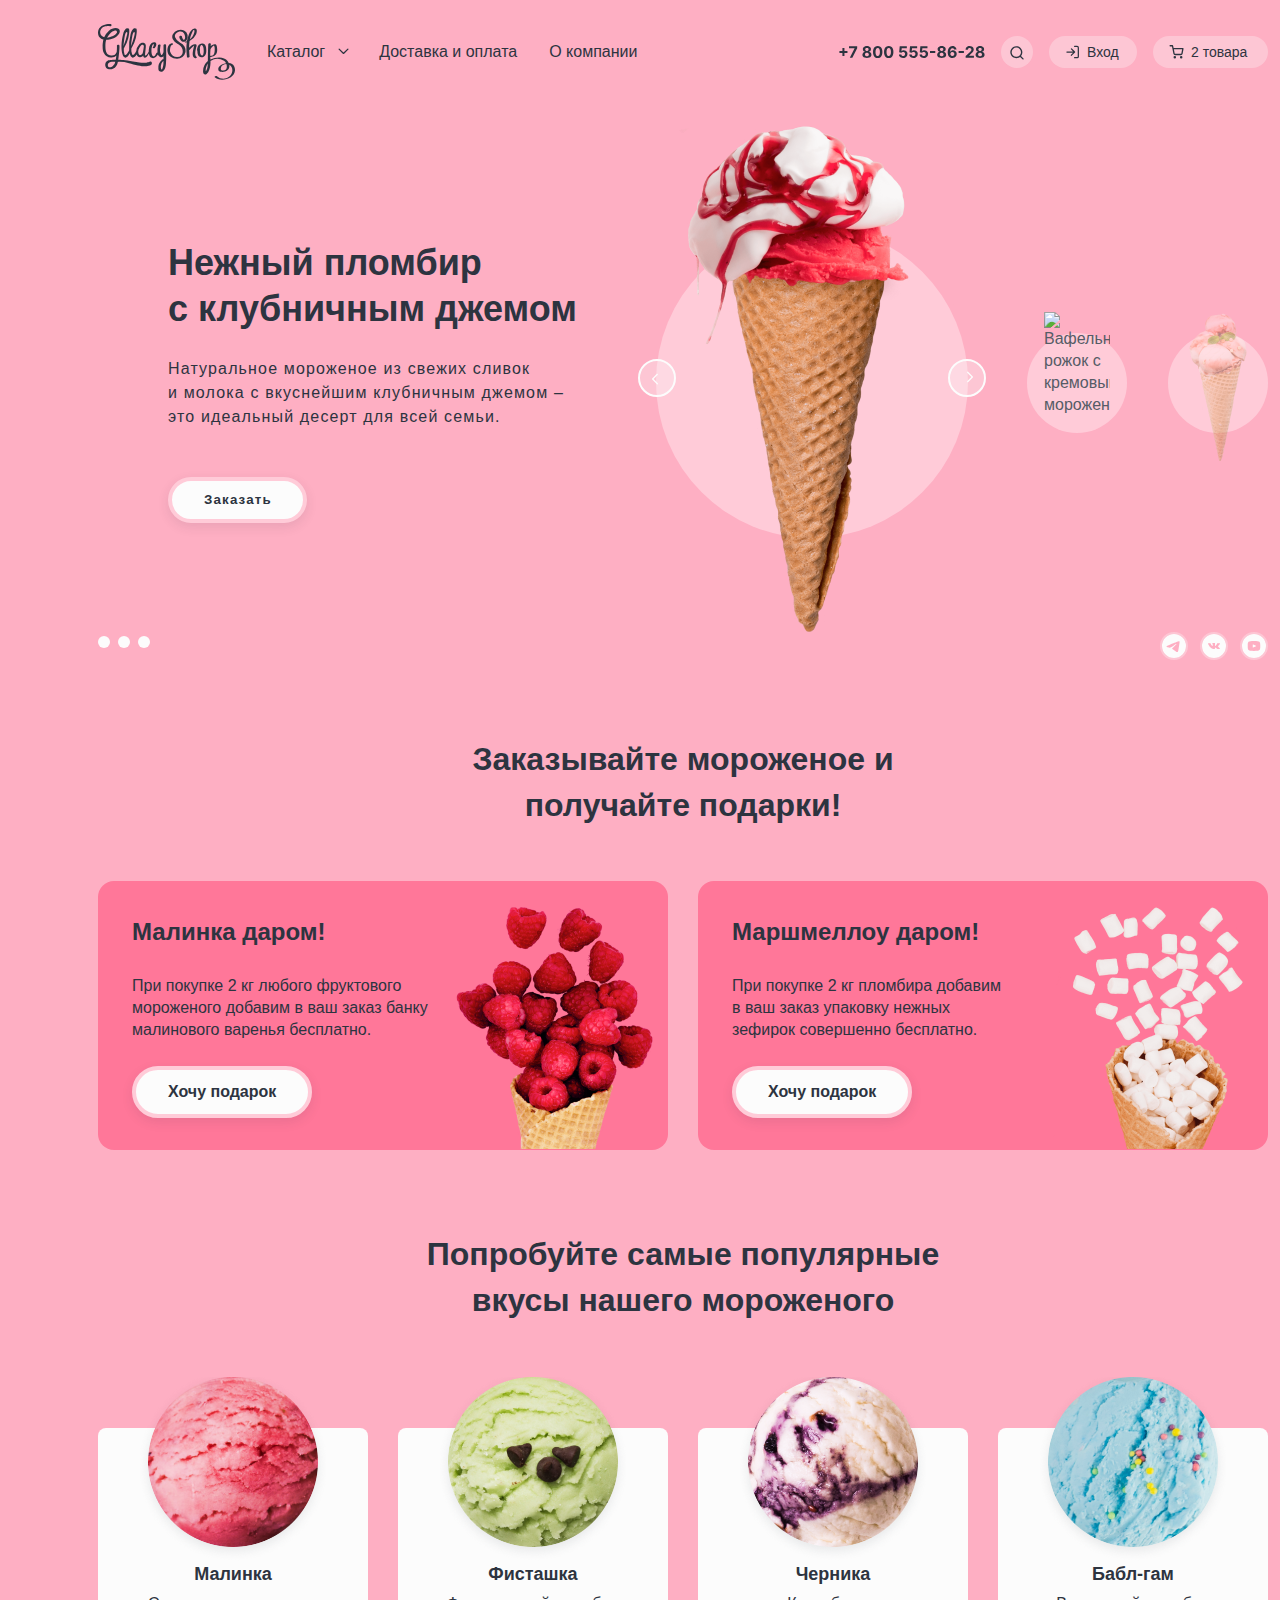
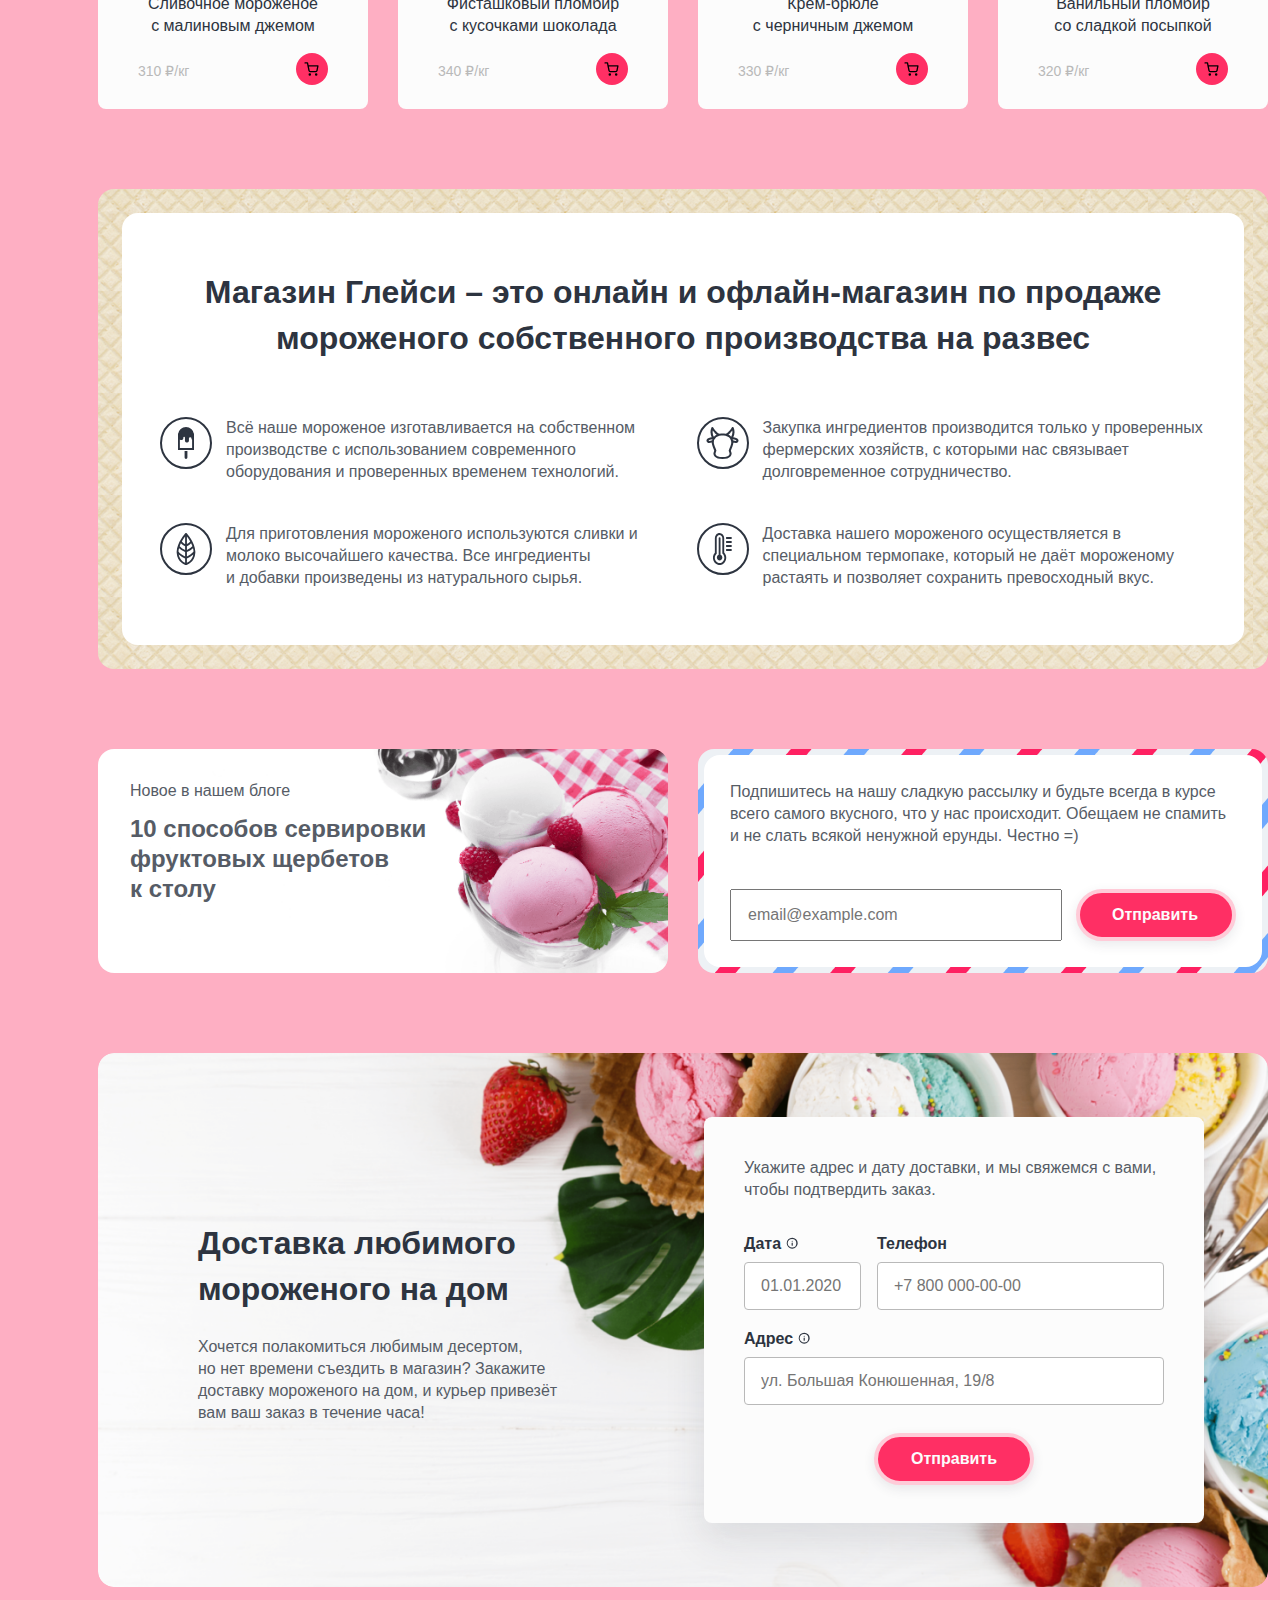
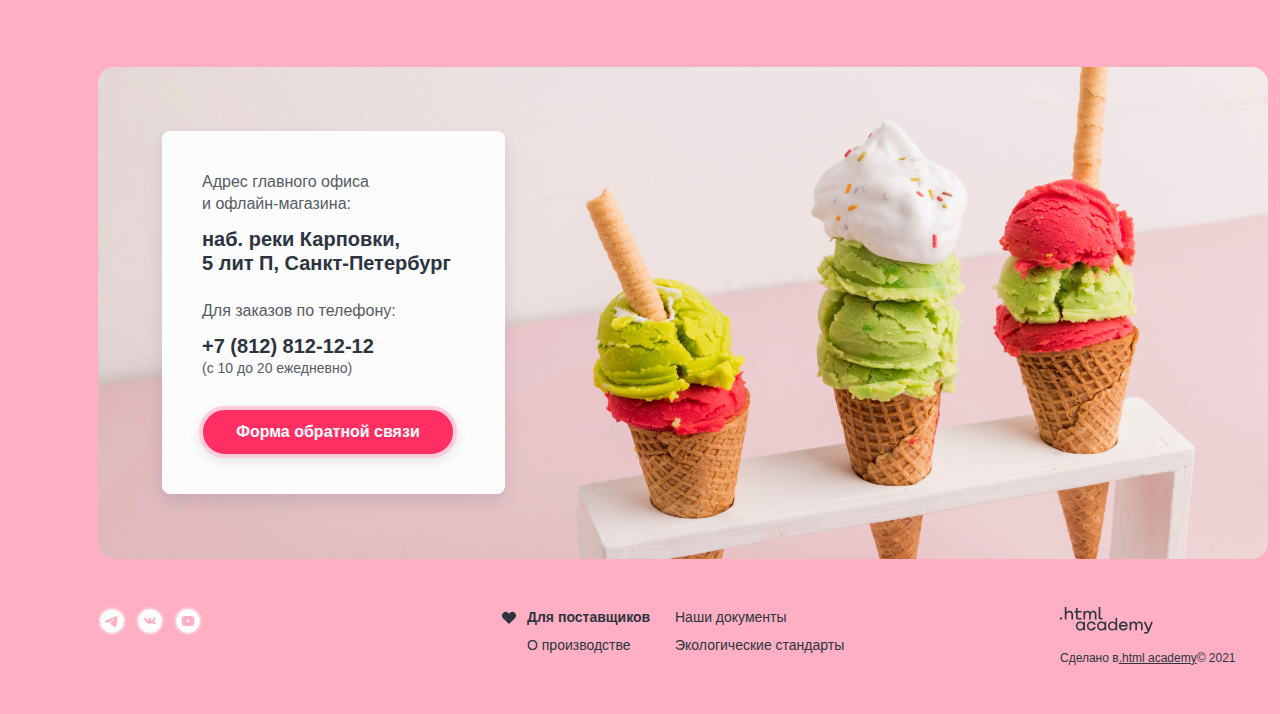
==== commit 213059c9: "добавляет состояния элементов 1 страницы" ====
--- a/index.html
+++ b/index.html
@@ -87,7 +87,6 @@
                                                 <button class="modal-close-button" type="button">
                                                 <span class="visually-hidden">Закрыть.</span><svg class="favourite-product-close"  aria-hidden="true" focusable="false"  width="16" height="16" viewBox="0 0 16 16"  xmlns="http://www.w3.org/2000/svg"><path fill-rule="evenodd" clip-rule="evenodd" d="M12.8 4.14a.67.67 0 1 0-.94-.94L8 7.06 4.14 3.2a.67.67 0 1 0-.94.94L7.06 8 3.2 11.86a.67.67 0 1 0 .94.94L8 8.94l3.86 3.86a.67.67 0 1 0 .94-.94L8.94 8l3.86-3.86Z"/></svg>
                                                 </button>
-
                                             </li>
                                         </ul>
                                         <div class="favourite-wrapper">
@@ -113,8 +112,8 @@
                                     <div class="slider-wrapper">
                                         <img class="slider-image1" src="images/slider-image1.png" width="306" height="507" alt="Вафельный рожок с белоснежным мороженым и клубничным джемом." >
                                     <div class="slider-controls">
-                                        <button class="slider-button slider-next" type="button"></button>
-                                        <button class="slider-button slider-prev" type="button"></button>
+                                        <button class="slider-button" type="button"><span class="visually-hidden">Предыдущая картинка.</span><svg class= "prev" width="16" height="16" aria-hidden="true" focusable="false" viewBox="0 0 16 16" fill="none" xmlns="http://www.w3.org/2000/svg"><path fill-rule="evenodd" clip-rule="evenodd" d="M8.86 13.14a.66.66 0 0 0 .95-.95L5.6 8l4.2-4.2a.67.67 0 0 0-.95-.94L4.2 7.52a.66.66 0 0 0 0 .94l4.66 4.68Z"/></svg></button>
+                                        <button class="slider-button" type="button"><span class="visually-hidden">Следующая картинка.</span><svg  class= "next" width="7" height="12" aria-hidden="true" focusable="false" viewBox="0 0 7 12" fill="none" xmlns="http://www.w3.org/2000/svg"><path fill-rule="evenodd" clip-rule="evenodd" d="M1.14.86a.66.66 0 1 0-.95.95L4.4 6 .2 10.2a.67.67 0 0 0 .95.94L5.8 6.48a.66.66 0 0 0 0-.94L1.15.86Z"/></svg></button>
                                     </div>
                                     </div>
                                 </li>
@@ -145,10 +144,10 @@
                                         <a class="social-tg" href="https://t.me/htmlacademy"><span class="visually-hidden"> Перейти в Телеграм.</span><svg class="tg" aria-hidden="true" focusable="false" fill="none" width="28" height="28"  viewBox="0 0 28 28"  xmlns="http://www.w3.org/2000/svg"><path fill-rule="evenodd" clip-rule="evenodd" d="M26 14a12 12 0 1 1-24 0 12 12 0 0 1 24 0Zm-11.57-3.14c-1.17.48-3.5 1.49-7 3.01-.57.23-.86.45-.9.67-.04.36.42.5 1.04.7l.27.08c.6.2 1.43.44 1.86.45.39 0 .82-.16 1.3-.48 3.27-2.21 4.96-3.33 5.06-3.35.08-.02.18-.04.25.02.07.07.07.18.06.22-.05.19-1.84 1.86-2.77 2.72a28.24 28.24 0 0 0-.82.79c-.57.54-1 .96.02 1.63.5.32.89.59 1.28.85a88.77 88.77 0 0 0 1.8 1.23c.5.35.95.67 1.5.62.32-.03.66-.33.82-1.23.4-2.13 1.18-6.73 1.36-8.63.01-.16 0-.31-.02-.47a.5.5 0 0 0-.17-.33.78.78 0 0 0-.46-.14c-.46.01-1.15.25-4.48 1.64Z" fill="#FCFCFC"/><rect x="1" y="1" width="26" height="26" rx="13" stroke="#FCFCFC" stroke-opacity=".3" stroke-width="2"/></svg></a>
                                     </li>
                                     <li class="social-item-social">
-                                        <a class="social-vk" href="https://vk.com/htmlacademy"><span class="visually-hidden">Перейти в Вконтакте.</span><svg width="28" height="28" aria-hidden="true" focusable="false" fill="none" viewBox="0 0 28 28"  xmlns="http://www.w3.org/2000/svg"><path fill-rule="evenodd" clip-rule="evenodd" d="M26 14a12 12 0 1 1-24 0 12 12 0 0 1 24 0Zm-11.41 2.97h-.72s-1.58.09-2.98-1.18c-1.52-1.39-2.86-4.14-2.86-4.14s-.07-.18 0-.27c.1-.1.36-.1.36-.1l1.72-.01s.16.02.27.1c.1.05.15.17.15.17s.28.61.65 1.17c.71 1.08 1.05 1.32 1.29 1.2.35-.16.25-1.53.25-1.53s0-.5-.18-.71c-.14-.17-.41-.22-.53-.24-.1-.01.06-.2.26-.3.31-.13.86-.13 1.5-.13.5 0 .65.03.84.07.46.1.44.41.41 1.08l-.02.7v.18c-.01.34-.02.73.23.88.13.07.45 0 1.26-1.19.38-.56.66-1.23.66-1.23s.07-.12.16-.17c.1-.05.24-.04.24-.04h1.8s.54-.06.63.15c.1.23-.2.75-.94 1.61-.7.82-1.03 1.12-1 1.38.01.2.23.38.66.72.89.73 1.13 1.1 1.18 1.2l.01.01c.4.58-.44.62-.44.62l-1.6.02s-.34.06-.8-.2a3.94 3.94 0 0 1-.69-.6c-.33-.34-.65-.66-.91-.58-.45.12-.44.96-.44.96s0 .18-.1.28c-.1.1-.32.12-.32.12Z" fill="#FCFCFC"/><rect x="1" y="1" width="26" height="26" rx="13" stroke="#FCFCFC" stroke-opacity=".3" stroke-width="2"/></svg></a>
+                                        <a class="social-vk" href="https://vk.com/htmlacademy"><span class="visually-hidden">Перейти в Вконтакте.</span><svg  class = "vk" width="28" height="28" aria-hidden="true" focusable="false" fill="none" viewBox="0 0 28 28"  xmlns="http://www.w3.org/2000/svg"><path fill-rule="evenodd" clip-rule="evenodd" d="M26 14a12 12 0 1 1-24 0 12 12 0 0 1 24 0Zm-11.41 2.97h-.72s-1.58.09-2.98-1.18c-1.52-1.39-2.86-4.14-2.86-4.14s-.07-.18 0-.27c.1-.1.36-.1.36-.1l1.72-.01s.16.02.27.1c.1.05.15.17.15.17s.28.61.65 1.17c.71 1.08 1.05 1.32 1.29 1.2.35-.16.25-1.53.25-1.53s0-.5-.18-.71c-.14-.17-.41-.22-.53-.24-.1-.01.06-.2.26-.3.31-.13.86-.13 1.5-.13.5 0 .65.03.84.07.46.1.44.41.41 1.08l-.02.7v.18c-.01.34-.02.73.23.88.13.07.45 0 1.26-1.19.38-.56.66-1.23.66-1.23s.07-.12.16-.17c.1-.05.24-.04.24-.04h1.8s.54-.06.63.15c.1.23-.2.75-.94 1.61-.7.82-1.03 1.12-1 1.38.01.2.23.38.66.72.89.73 1.13 1.1 1.18 1.2l.01.01c.4.58-.44.62-.44.62l-1.6.02s-.34.06-.8-.2a3.94 3.94 0 0 1-.69-.6c-.33-.34-.65-.66-.91-.58-.45.12-.44.96-.44.96s0 .18-.1.28c-.1.1-.32.12-.32.12Z" fill="#FCFCFC"/><rect x="1" y="1" width="26" height="26" rx="13" stroke="#FCFCFC" stroke-opacity=".3" stroke-width="2"/></svg></a>
                                     </li>
                                     <li class="social-item-social">
-                                        <a class="social-youtube" href="https://www.youtube.com/user/htmlcademyru"><span class="visually-hidden"> Перейти в YouTube.</span><svg width="28" height="28" aria-hidden="true" focusable="false" fill="none" viewBox="0 0 28 28"  xmlns="http://www.w3.org/2000/svg"><path d="m16 13.8-2.8-1.32c-.25-.11-.45.01-.45.29v2.46c0 .28.2.4.45.29L16 14.2c.25-.12.25-.3 0-.42ZM14 2a12 12 0 1 0 0 24 12 12 0 0 0 0-24Zm0 16.88c-6.14 0-6.25-.56-6.25-4.88s.1-4.88 6.25-4.88c6.14 0 6.25.56 6.25 4.88s-.1 4.88-6.25 4.88Z" fill="#FCFCFC"/><rect x="1" y="1" width="26" height="26" rx="13" stroke="#FCFCFC" stroke-opacity=".3" stroke-width="2"/></svg></a>
+                                        <a class="social-youtube" href="https://www.youtube.com/user/htmlcademyru"><span class="visually-hidden"> Перейти в YouTube.</span><svg  class ="youtube" width="28" height="28" aria-hidden="true" focusable="false" fill="none" viewBox="0 0 28 28"  xmlns="http://www.w3.org/2000/svg"><path d="m16 13.8-2.8-1.32c-.25-.11-.45.01-.45.29v2.46c0 .28.2.4.45.29L16 14.2c.25-.12.25-.3 0-.42ZM14 2a12 12 0 1 0 0 24 12 12 0 0 0 0-24Zm0 16.88c-6.14 0-6.25-.56-6.25-4.88s.1-4.88 6.25-4.88c6.14 0 6.25.56 6.25 4.88s-.1 4.88-6.25 4.88Z" fill="#FCFCFC"/><rect x="1" y="1" width="26" height="26" rx="13" stroke="#FCFCFC" stroke-opacity=".3" stroke-width="2"/></svg></a>
                                     </li>
                             </ul >
                         </div>
@@ -271,17 +270,14 @@
                                     <span class="tooltip"><button class="tooltip-toggle" type="button" aria-labelledby="tooltip-label-date"><svg  class="tooltip-icon" width="14" height="14" viewBox="0 0 14 14" fill="none" xmlns="http://www.w3.org/2000/svg"><path fill-rule="evenodd" clip-rule="evenodd" d="M7 2.13a4.88 4.88 0 1 0 0 9.75 4.88 4.88 0 0 0 0-9.75ZM.8 7a6.2 6.2 0 1 1 12.4 0A6.2 6.2 0 0 1 .8 7ZM7 6.33c.37 0 .67.3.67.67v2.22a.67.67 0 0 1-1.34 0V7c0-.37.3-.67.67-.67Zm0-2.21a.67.67 0 0 0 0 1.33.67.67 0 0 0 0-1.33Z"/></svg></button></span>
                                     <span class="tooltip-text tooltip-text1" role="tooltip" id="tooltip-label-date">Укажите желаемую дату и время и мы свяжемся с вами для подтверждения брони</span>
                                 </span>
-                                        <input class="field" type="text" id="appointment-date" name="appointment-date" placeholder="01.01.2020">
-                                </p>
-
-
+                                        <input class="field" type="text" id="appointment-date" name="appointment-date" placeholder="01.01.2020" required>
+                                </p>
                                 <p class="field-group appointment-form-phone">
                                     <label class="form-label" for="appointment-phone">
                                     Телефон
                                     </label>
-                                        <input class="field" type="text" id="appointment-phone" name="appointment-phone" placeholder="+7 800 000-00-00">
-                                </p>
-
+                                        <input class="field" type="text" id="appointment-phone" name="appointment-phone" placeholder="+7 800 000-00-00" required>
+                                </p>
                                 <p class="field-group appointment-form-adress">
                                     <span class="form-label form-label-icon"><label class="form-label"  for="appointment-adress">Адрес</label></span>
                                     <span class="tooltip">
@@ -290,10 +286,10 @@
                                     <span class="visually-hidden">Посмотреть дополнительную информацию</span>
                                     </button>
                                     <span class="tooltip-text tooltip-text2" role="tooltip" id="tooltip-label-time">Укажите желаемую дату и время и мы свяжемся с вами для подтверждения брони</span></span>
-                                        <input class="field" type="text" id="appointment-adress" name="appointment-adress" placeholder="ул. Большая Конюшенная, 19/8">
+                                        <input class="field" type="text" id="appointment-adress" name="appointment-adress" placeholder="ул. Большая Конюшенная, 19/8" required>
                                 </p>
                                 <p class="delivery-button">
-                                    <button class="delivery-submit" type="submit">Отправить</button>
+                                    <button class="delivery-submit" type="button">Отправить</button>
                                 </p>
                             </form>
                         </div>
--- a/styles/styles.css
+++ b/styles/styles.css
@@ -148,7 +148,7 @@
 .navigation-link-phone {
   display: block;
   width: 148px;
-  min-height: 20px;
+  height: 100%;
   position: relative;
   cursor: pointer;
 }
@@ -175,6 +175,59 @@
     position: absolute;
     padding: 8px 8px;
     fill: #2d3440;
+}
+
+.search-input {
+  color: #b9b9b9;
+  border: 1px solid #b9b9b9;
+}
+
+.navigation-link-favourite:hover,
+.navigation-link-autorisation:hover,
+.navigation-link-phone:hover,
+.navigation-link:hover {
+  background-color: rgba(252, 252, 252, 0.5);
+  border-radius: 30px;
+}
+
+.navigation-link-search:hover {
+  background-color: rgba(252, 252, 252, 0.5);
+}
+
+.navigation-link-favourite:focus,
+.navigation-link-autorisation:focus,
+.navigation-link-phone:focus,
+.navigation-link:focus {
+  background-color: rgba(252, 252, 252, 0.5);
+  outline: 2px solid #2d3440;
+  border-radius: 30px;
+  }
+
+.navigation-link-search:focus {
+  background-color: rgba(252, 252, 252, 0.5);
+  outline: 2px solid #2d3440;
+  }
+
+.navigation-link-favourite:active,
+.navigation-link-autorisation:active,
+.navigation-link-phone:active,
+.navigation-link:active {
+  background-color: #fcfcfc;
+  background-repeat: 30px;
+  color: #b9b9b9;
+  fill:#b9b9b9;
+  }
+
+  .navigation-link-search:active {
+    background-color: rgba(252, 252, 252, 0.5);
+  }
+
+.navigation-link-autorisation:active >.autorisation,
+.navigation-link-favourite:active >.favourite,
+.phone-icon:active,
+.search-icon:active {
+  fill:#b9b9b9;
+  color: #b9b9b9;
 }
 
 .navigation-link-autorisation {
@@ -200,17 +253,6 @@
   fill: #2d3440;
 }
 
-/*.navigation-link-autorisation::before {
-  position: absolute;
-  content: "";
-  width:16px;
-  height: 16px;
-background-image: url("../images/svg/navigation-arrow.svg");
-background-size: cover;
-background-repeat: no-repeat;
-background-position: center;
-top: 14px;
-right: calc(100% - 97.67px);*/
 .navigation-link-favourite {
   width: 115px;
   min-height: 32px;
@@ -323,7 +365,7 @@
     background-color: #ffcbd8;
     border-radius: 50%;
     top: 122px;
-    right: calc(100% - 333px);
+    right: calc(100% - 330px);
     z-index: 0;
 }
 
@@ -355,10 +397,6 @@
     z-index: 0;
 }
 
-.slider-image2 {
-  transform: rotate(45 deg);
-}
-
 .slider-wrapper {
   position: relative;
 }
@@ -374,6 +412,7 @@
 }
 
 .slider-button {
+  position: relative;
   width: 38px;
   height: 38px;
   color: #ffffff;
@@ -381,13 +420,43 @@
   border: 2px solid #fcfcfc;
   border-radius: 50%;
   cursor: pointer;
-  background-image: url("../images/svg/slider-arrow.svg");
-  background-position: center;
-  background-repeat: no-repeat;
-}
-
-.slider-prev {
-  transform: rotate(180deg);
+}
+
+.next,
+.prev {
+  position: absolute;
+  fill:#fcfcfc;
+  top: 10px;
+  right: 10px;
+}
+
+.slider-button:hover,
+.slider-button:hover svg {
+  background-color: #fcfcfc;
+  fill:#2d3440;
+}
+
+.slider-button:focus,
+.slider-button:focus svg {
+  border: 2px solid #ffcbd8;
+  background-color: #ffcbd8;
+  outline: none;
+  fill:#2d3440;
+}
+
+.slider-button:active {
+  background-color: #ffcbd8;
+  border: 2px solid #2d3440;
+}
+
+.slider-button:active svg  {
+  fill:#2d3440;
+}
+
+.slider-button:default,
+.slider-button:default svg {
+  background-color: #b9b9b9;
+  fill:#b9b9b9;
 }
 
 .slider-pagination-list {
@@ -413,6 +482,26 @@
   cursor: pointer;
 }
 
+.slider-pagination-button:hover {
+  background-color: #ffcbd8;
+}
+
+.slider-pagination-button:focus {
+  border: none;
+  background-color: #fcfcfc;
+  outline: 1px solid #2d3440;
+}
+
+.slider-pagination-button:active {
+  outline: 1px solid #2d3440;
+  background-color: #ffcbd8;
+}
+
+.slider-pagination-button:default {
+  background-color: #e7e7e7;
+  outline: 1px solid rgba(252, 252, 252, 0.4);
+}
+
 .social-links-list {
   display: flex;
   flex-wrap: wrap;
@@ -420,21 +509,53 @@
   margin: 0;
   padding: 0;
   list-style-type: none;
-}
-
-.slider-item-social {
-  width: 24px;
-  height: 24px;
 }
 
 .social-youtube,
 .social-vk,
 .social-tg {
+  position: relative;
+  display: block;
+  height: 28px;
+  width: 28px;
   margin: 0;
   padding: 0;
   margin-left: 12px;
   border-radius: 50%;
   cursor: pointer;
+}
+
+.tg,
+.vk,
+.youtube {
+  position: absolute;
+  top: center;
+  right: center;
+}
+
+.social-youtube:hover,
+.social-vk:hover,
+.social-tg:hover {
+  background-color: #2D3440;
+}
+
+.social-youtube:focus,
+.social-vk:focus,
+.social-tg:focus {
+  background-color: #2D3440;
+  outline: none ;
+}
+
+.social-youtube:focus svg,
+.social-vk:focus svg,
+.social-tg:focus svg {
+fill: rgba(252, 252, 252, 0.5);
+}
+
+.social-youtube:active,
+.social-vk:active,
+.social-tg:active {
+  background-color: #2D3440;
 }
 
 .order {
@@ -512,6 +633,33 @@
   cursor: pointer;
 }
 
+.ice-cream-button:hover,
+.banner-button:hover {
+  background-color: #ffcbd8;
+  border:4px solid rgba(252, 252, 252, 0.4);
+  box-shadow: 0 4px 15px 0 rgba(133, 133, 133, 0.15);
+}
+
+.ice-cream-button:focus,
+.banner-button:focus {
+  background-color: #fcfcfc;
+  border:none;
+  outline:2px solid #2D3440;
+}
+
+.ice-cream-button:active,
+.banner-button:active {
+  border: 2px solid #2D3440;
+  background-color: #ffcbd8;
+}
+
+.ice-cream-button:default,
+.banner-button:default {
+  background-color: #E7E7E7;
+  border: 4px solid rgba(252, 252, 252, 0.4);
+  color:#B9B9B9;
+}
+
 .products {
   margin-bottom: 80px;
 }
@@ -588,7 +736,7 @@
 }
 
 .product-button {
-  min-width: 32px;
+  width: 32px;
   height: 32px;
   display: flex;
   align-items: center;
@@ -598,6 +746,35 @@
   border-radius: 50%;
   border: none;
   cursor: pointer;
+}
+
+.product-button:hover,
+.product-button:hover.product-basket{
+background-color: rgba(252, 252, 252, 0.3);
+border: 2px solid #ff2f64;
+fill: #2D3440;
+}
+
+.product-button:focus,
+.product-button:focus.product-basket {
+  border: none;
+  outline: 2px solid #ff2f64;
+  background-color:#ffcbd8;
+  fill: #2D3440;
+}
+
+.product-button:active,
+.product-button:active.product-basket{
+  border:  2px solid #2d3440;
+  background-color: #ff2f64;
+  color: #fcfcfc;
+}
+
+.product-button:default,
+.product-button:default.product-basket{
+  border:  2px solid rgba(185, 185, 185, 0.3);
+  background-color: #b9b9b9;
+  fill:#565c66;
 }
 
 .shop-advertisement {
@@ -968,6 +1145,41 @@
   cursor: pointer;
 }
 
+.delivery-submit:hover,
+.newsletter-button:hover,
+.feedback-submit:hover {
+background-color: rgba(252, 252, 252, 0.3);
+border: 4px solid #ff2f64;
+color: #2d3440;
+}
+
+.delivery-submit:focus,
+.newsletter-button:focus,
+.feedback-submit:focus {
+  border: none;
+  outline: 2px solid #2d3440;
+  background-color:#ffcbd8;
+  box-shadow: 0 4px 12px 0 rgba(45, 52, 64, 0.1);
+  color:   #fcfcfc;
+}
+
+.delivery-submit:active,
+.newsletter-button:active,
+.feedback-submit:active {
+  border:  2px solid #2d3440;
+  background-color: #ff2f64;
+  color: #fcfcfc;
+  box-shadow: 0 4px 12px 0 rgba(45, 52, 64, 0.1);
+}
+
+.delivery-submit:default,
+.newsletter-button:default,
+.feedback-submit:default {
+  border:  4px solid rgba(185, 185, 185, 0.3);
+  background-color: #b9b9b9;
+  color: #fcfcfc;
+}
+
 .delivery-button {
   grid-column: 1/3;
   text-align: center;
@@ -991,7 +1203,7 @@
   background-color: #fcfcfc;
   margin: 64px 763px 0 64px;
   border-radius: 8px;
-  box-shadow: 0 8px 16px 0 rgba(45, 52, 64, 0.12)
+  box-shadow: 0 8px 16px 0 rgba(45, 52, 64, 0.12);
 }
 
 .feedback-wrapper-text {
@@ -1096,7 +1308,46 @@
 .footer-social-vk,
 .footer-social-tg {
   margin: 0;
-}
+  position: relative;
+  display: block;
+  height: 28px;
+  width: 28px;
+  padding: 0;
+  border-radius: 50%;
+  cursor: pointer;
+}
+
+.footer-social-youtube:hover,
+.footer-social-vk:hover,
+.footer-social-tg:hover {
+  background-color: #2D3440;
+}
+
+.footer-social-youtube:hover,
+.footer-social-vk:hover,
+.footer-social-tg:hover {
+  background-color: #2D3440;
+}
+
+.footer-social-youtube:focus,
+.footer-social-vk:focus,
+.footer-social-tg:focus {
+  background-color: #2D3440;
+  outline: none ;
+}
+
+.footer-social-youtube:focus svg,
+.footer-social-vk:focus svg,
+.footer-social-tg:focus svg {
+fill: rgba(252, 252, 252, 0.5);
+}
+
+.footer-social-youtube:active,
+.footer-social-vk:active,
+.footer-social-tg:active {
+  background-color: #2D3440;
+}
+
 
 .information-for-supplier {
   display: flex;
@@ -1194,8 +1445,25 @@
   display: block;
 }
 
-.navigation-item-dropdown:hover .dropdown-wrapper {
-  display: block;
+.navigation-item-dropdown:focus-within > .dropdown-wrapper {
+  display: block;
+}
+
+.navigation-item-dropdown:hover > .dropdown-wrapper {
+  display: block;
+}
+
+.dropdown-list a:hover {
+  background-color: #ffcbd8;
+}
+
+.dropdown-list a:focus {
+  background-color: #ff7799;
+  outline: none;
+}
+
+.dropdown-list a:active {
+  background-color: #ff4A78;
 }
 
 .navigation-item-search {
@@ -1213,7 +1481,7 @@
   margin: 0;
   box-shadow: 0 8px 16px 0 rgba(45, 52, 64, 0.12);
   z-index: 1000;
-top: 40px;
+top: 32px;
   right: 0;
 }
 
@@ -1230,6 +1498,21 @@
 
 .navigation-item-search:hover .search-form {
   display: block;
+}
+
+.navigation-item-search:focus-within > .search-form {
+  display: block;
+}
+
+.search-input:focus::placeholder,
+.search-input:active::placeholder{
+  color: #2d3440;
+}
+
+.search-input:focus,
+.search-input:active {
+  outline: none;
+  border: 1px solid #2d3440
 }
 
 .navigation-item-autorisation {
@@ -1244,7 +1527,7 @@
   border-radius: 4px;
   box-shadow: 0 8px 16px 0 rgba(45, 52, 64, 0.12);
   z-index: 1000;
-  top: 40px;
+  top: 32px;
   right: 0;
   text-align: center;
 }
@@ -1344,7 +1627,7 @@
   border-radius: 4px;
   box-shadow: 0 15px 40px 0 rgba(45, 52, 64, 0.12);
   z-index: 1000;
-  top: 40px;
+  top: 32px;
   right: 0;
   text-align: left;
 }
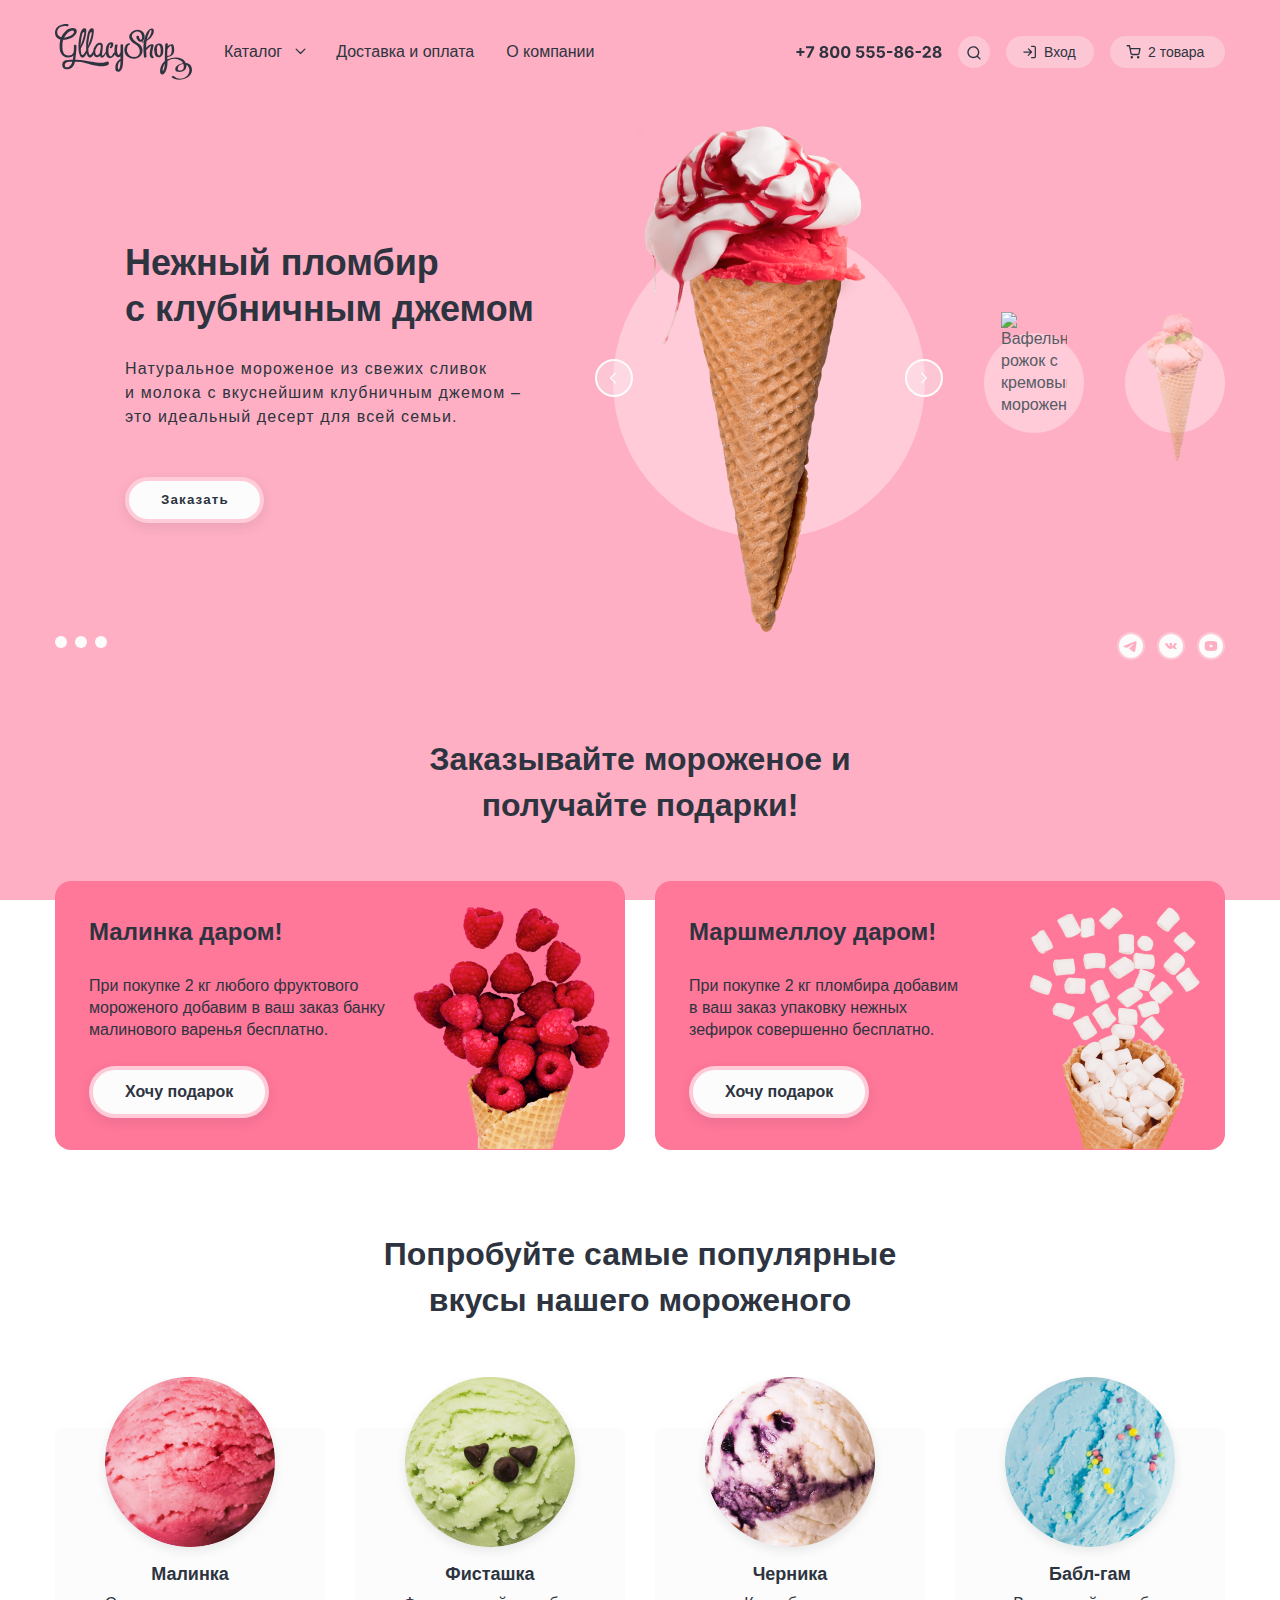
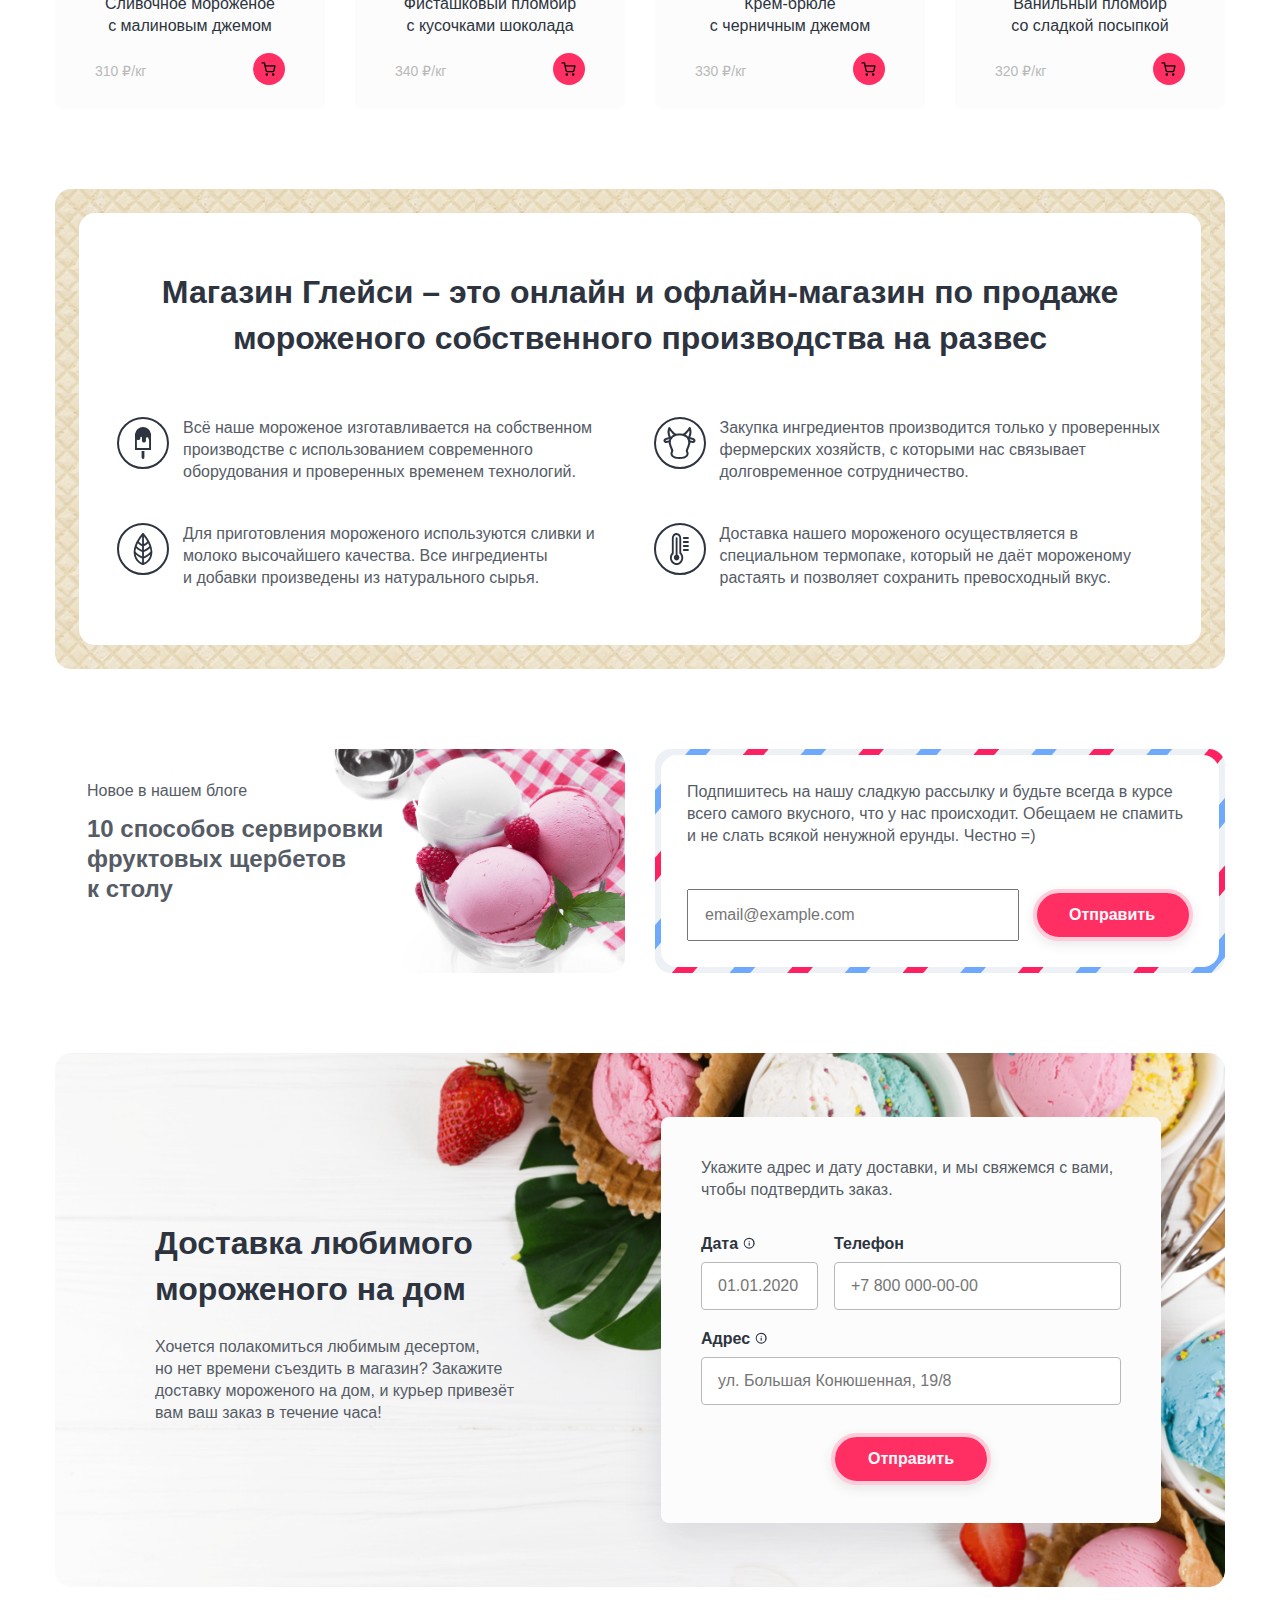
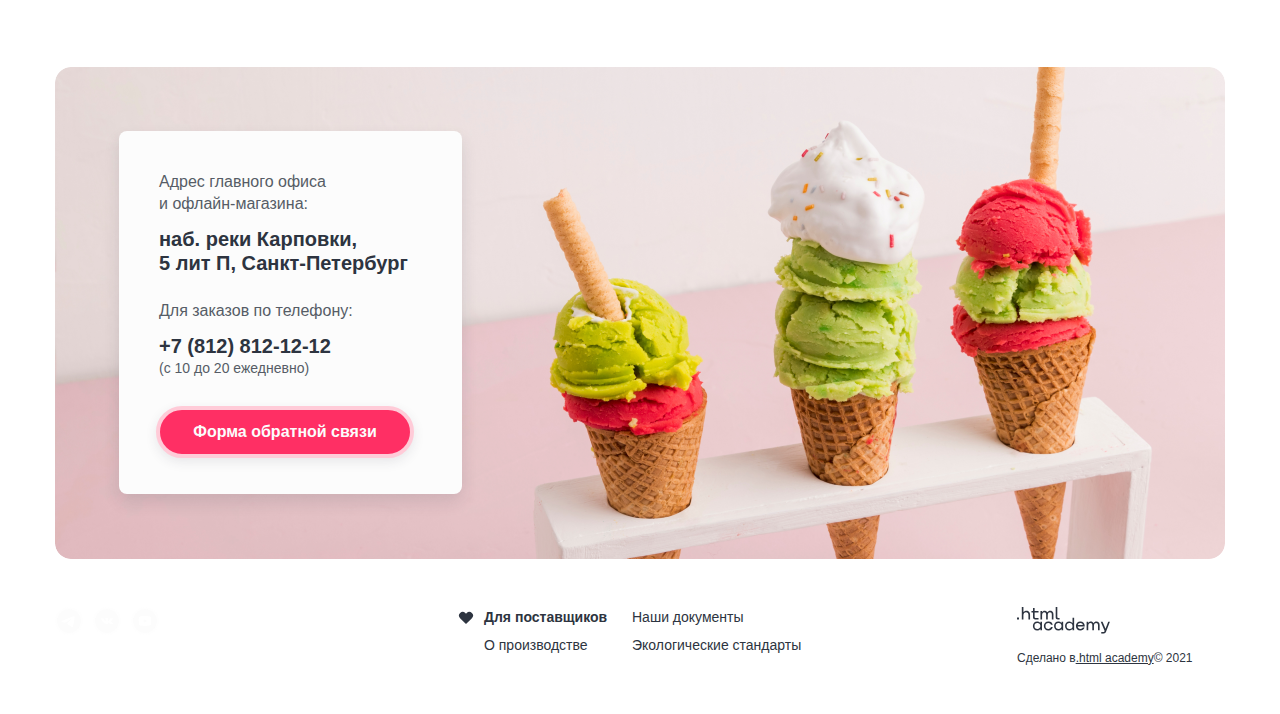
==== commit bef1eca7: "стики футер, ширина и подправлен код в css" ====
--- a/index.html
+++ b/index.html
@@ -70,7 +70,7 @@
                                         <h2 class="autorisation-title">Корзина</h2>
                                         <ul class="favourite-product-list">
                                             <li class="favourite-product-item">
-                                                <img class="favourite-picture" src="../images/favourite1.png" width="46" height="46" alt="Мороженое 'Малинка'.">
+                                                <img class="favourite-picture" src="images/favourite1.png" width="46" height="46" alt="Мороженое 'Малинка'.">
                                                 <p class = "name-of-product"><span class="product-title">Малинка</span>
                                                 <span class="product-price">1 кг x 310₽</span></p>
                                                 <span class="final-price">480₽</span>
@@ -79,7 +79,7 @@
                                                 </button>
                                             </li>
                                             <li class="favourite-product-item">
-                                                <img class="favourite-picture" src="../images/favourite2.png" width="46" height="46" alt="Мороженое 'Бабл-гам'.">
+                                                <img class="favourite-picture" src="images/favourite2.png" width="46" height="46" alt="Мороженое 'Бабл-гам'.">
                                                 <p class = "name-of-product">
                                                 <span class="product-title">Бабл-гам</span>
                                                 <span class="product-price">1,5 кг x 320₽</span></p>
@@ -98,7 +98,7 @@
                         </ul>
                     </nav>
                 </header>
-                <main class="main-page">
+                <main class="main-page main-container">
                     <section class="ice-cream-slider">
                         <h2 class="visually-hidden">Слайдер. Мороженое.</h2>
                         <div class="slider-item-text">
@@ -107,208 +107,208 @@
                             <button class="ice-cream-button">Заказать</button>
                         </div>
                         <div class="wrapper-for-slider">
-                            <ol class="slider-list">
-                                <li class="slider-item slider-item-active">
-                                    <div class="slider-wrapper">
-                                        <img class="slider-image1" src="images/slider-image1.png" width="306" height="507" alt="Вафельный рожок с белоснежным мороженым и клубничным джемом." >
-                                    <div class="slider-controls">
-                                        <button class="slider-button" type="button"><span class="visually-hidden">Предыдущая картинка.</span><svg class= "prev" width="16" height="16" aria-hidden="true" focusable="false" viewBox="0 0 16 16" fill="none" xmlns="http://www.w3.org/2000/svg"><path fill-rule="evenodd" clip-rule="evenodd" d="M8.86 13.14a.66.66 0 0 0 .95-.95L5.6 8l4.2-4.2a.67.67 0 0 0-.95-.94L4.2 7.52a.66.66 0 0 0 0 .94l4.66 4.68Z"/></svg></button>
-                                        <button class="slider-button" type="button"><span class="visually-hidden">Следующая картинка.</span><svg  class= "next" width="7" height="12" aria-hidden="true" focusable="false" viewBox="0 0 7 12" fill="none" xmlns="http://www.w3.org/2000/svg"><path fill-rule="evenodd" clip-rule="evenodd" d="M1.14.86a.66.66 0 1 0-.95.95L4.4 6 .2 10.2a.67.67 0 0 0 .95.94L5.8 6.48a.66.66 0 0 0 0-.94L1.15.86Z"/></svg></button>
-                                    </div>
-                                    </div>
-                                </li>
-                                <li class="slider-item slider-item-another">
-                                    <img class="slider-image2" src="images/slider-image2.png" width="66" height="150" alt="Вафельный рожок с кремовым мороженым." >
-                                </li>
-                                <li class="slider-item slider-item-another">
-                                    <img class="slider-image3" src="images/slider-image3.png" width="66" height="150" alt="Вафельный рожок с клубничным мороженым." >
-                                </li>
-                            </ol>
-                        </div>
-                        <div class="slider-wrapper-pagination">
-                            <ol class="slider-pagination-list">
-                                <li class="slider-pagination-item">
-                                    <button class="slider-pagination-button" type="button"><span class="visually-hidden">1 фото</span></button>
-                                </li>
-                                    <li class="slider-pagination-item">
-                                        <button class="slider-pagination-button" type="button"><span class="visually-hidden">2 фото</span></button>
-                                </li>
-                                <li class="slider-pagination-item">
-                                    <button class="slider-pagination-button" type="button"><span class="visually-hidden">3 фото</span></button>
-                                </li>
-                            </ol>
-                        </div>
-                        <div class="slider-wrapper-social-links">
-                            <ul class="social-links-list">
-                                    <li class="social-item-social">
-                                        <a class="social-tg" href="https://t.me/htmlacademy"><span class="visually-hidden"> Перейти в Телеграм.</span><svg class="tg" aria-hidden="true" focusable="false" fill="none" width="28" height="28"  viewBox="0 0 28 28"  xmlns="http://www.w3.org/2000/svg"><path fill-rule="evenodd" clip-rule="evenodd" d="M26 14a12 12 0 1 1-24 0 12 12 0 0 1 24 0Zm-11.57-3.14c-1.17.48-3.5 1.49-7 3.01-.57.23-.86.45-.9.67-.04.36.42.5 1.04.7l.27.08c.6.2 1.43.44 1.86.45.39 0 .82-.16 1.3-.48 3.27-2.21 4.96-3.33 5.06-3.35.08-.02.18-.04.25.02.07.07.07.18.06.22-.05.19-1.84 1.86-2.77 2.72a28.24 28.24 0 0 0-.82.79c-.57.54-1 .96.02 1.63.5.32.89.59 1.28.85a88.77 88.77 0 0 0 1.8 1.23c.5.35.95.67 1.5.62.32-.03.66-.33.82-1.23.4-2.13 1.18-6.73 1.36-8.63.01-.16 0-.31-.02-.47a.5.5 0 0 0-.17-.33.78.78 0 0 0-.46-.14c-.46.01-1.15.25-4.48 1.64Z" fill="#FCFCFC"/><rect x="1" y="1" width="26" height="26" rx="13" stroke="#FCFCFC" stroke-opacity=".3" stroke-width="2"/></svg></a>
-                                    </li>
-                                    <li class="social-item-social">
-                                        <a class="social-vk" href="https://vk.com/htmlacademy"><span class="visually-hidden">Перейти в Вконтакте.</span><svg  class = "vk" width="28" height="28" aria-hidden="true" focusable="false" fill="none" viewBox="0 0 28 28"  xmlns="http://www.w3.org/2000/svg"><path fill-rule="evenodd" clip-rule="evenodd" d="M26 14a12 12 0 1 1-24 0 12 12 0 0 1 24 0Zm-11.41 2.97h-.72s-1.58.09-2.98-1.18c-1.52-1.39-2.86-4.14-2.86-4.14s-.07-.18 0-.27c.1-.1.36-.1.36-.1l1.72-.01s.16.02.27.1c.1.05.15.17.15.17s.28.61.65 1.17c.71 1.08 1.05 1.32 1.29 1.2.35-.16.25-1.53.25-1.53s0-.5-.18-.71c-.14-.17-.41-.22-.53-.24-.1-.01.06-.2.26-.3.31-.13.86-.13 1.5-.13.5 0 .65.03.84.07.46.1.44.41.41 1.08l-.02.7v.18c-.01.34-.02.73.23.88.13.07.45 0 1.26-1.19.38-.56.66-1.23.66-1.23s.07-.12.16-.17c.1-.05.24-.04.24-.04h1.8s.54-.06.63.15c.1.23-.2.75-.94 1.61-.7.82-1.03 1.12-1 1.38.01.2.23.38.66.72.89.73 1.13 1.1 1.18 1.2l.01.01c.4.58-.44.62-.44.62l-1.6.02s-.34.06-.8-.2a3.94 3.94 0 0 1-.69-.6c-.33-.34-.65-.66-.91-.58-.45.12-.44.96-.44.96s0 .18-.1.28c-.1.1-.32.12-.32.12Z" fill="#FCFCFC"/><rect x="1" y="1" width="26" height="26" rx="13" stroke="#FCFCFC" stroke-opacity=".3" stroke-width="2"/></svg></a>
-                                    </li>
-                                    <li class="social-item-social">
-                                        <a class="social-youtube" href="https://www.youtube.com/user/htmlcademyru"><span class="visually-hidden"> Перейти в YouTube.</span><svg  class ="youtube" width="28" height="28" aria-hidden="true" focusable="false" fill="none" viewBox="0 0 28 28"  xmlns="http://www.w3.org/2000/svg"><path d="m16 13.8-2.8-1.32c-.25-.11-.45.01-.45.29v2.46c0 .28.2.4.45.29L16 14.2c.25-.12.25-.3 0-.42ZM14 2a12 12 0 1 0 0 24 12 12 0 0 0 0-24Zm0 16.88c-6.14 0-6.25-.56-6.25-4.88s.1-4.88 6.25-4.88c6.14 0 6.25.56 6.25 4.88s-.1 4.88-6.25 4.88Z" fill="#FCFCFC"/><rect x="1" y="1" width="26" height="26" rx="13" stroke="#FCFCFC" stroke-opacity=".3" stroke-width="2"/></svg></a>
-                                    </li>
-                            </ul >
-                        </div>
-                    </section>
-                    <section class="banners">
-                        <h2 class="visually-hidden">Рекламные баннеры</h2>
-                        <p class="order">Заказывайте мороженое и получайте подарки!</p>
-                            <div class="banners-container">
-                                <div class="banner-wrapper1">
-                                    <div class="banner-text">
-                                        <h3 class="banner-title">Малинка даром!</h3>
-                                        <p class="banner-description">При покупке 2 кг любого фруктового<br> мороженого добавим в ваш заказ банку<br> малинового варенья бесплатно.</p>
-                                        <button class="banner-button" type="button">Хочу подарок</button>
-                                    </div>
-                                    <div class="banner-image">
-                                        <a class="banner-present" href="#"></a>
-                                            <img class="banner-picture" src="images/banner1-picture.png" width="219"  height="268" alt="Сочная малина.">
-                                    </div>
-                                </div>
-                                <div class="banner-wrapper2">
-                                    <div class="banner-text">
-                                        <h3 class="banner-title">Маршмеллоу даром!</h3>
-                                        <p class="banner-description">При покупке 2 кг пломбира добавим<br> в ваш заказ упаковку нежных<br> зефирок совершенно бесплатно.</p>
-                                        <button class="banner-button" type="button">Хочу подарок</button>
-                                    </div>
-                                    <div class="banner-image">
-                                        <a class="banner-present" href="#"></a>
-                                            <img class="banner-picture" src="images/banner2-picture.png" width="219"  height="268" alt="Воздушный зефир.">
-                                    </div>
+                          <ol class="slider-list">
+                              <li class="slider-item slider-item-active">
+                                  <div class="slider-wrapper">
+                                      <img class="slider-image1" src="images/slider-image1.png" width="306" height="507" alt="Вафельный рожок с белоснежным мороженым и клубничным джемом." >
+                                  <div class="slider-controls">
+                                      <button class="slider-button" type="button"><span class="visually-hidden">Предыдущая картинка.</span><svg class= "prev" width="16" height="16" aria-hidden="true" focusable="false" viewBox="0 0 16 16" fill="none" xmlns="http://www.w3.org/2000/svg"><path fill-rule="evenodd" clip-rule="evenodd" d="M8.86 13.14a.66.66 0 0 0 .95-.95L5.6 8l4.2-4.2a.67.67 0 0 0-.95-.94L4.2 7.52a.66.66 0 0 0 0 .94l4.66 4.68Z"/></svg></button>
+                                      <button class="slider-button" type="button"><span class="visually-hidden">Следующая картинка.</span><svg  class= "next" width="7" height="12" aria-hidden="true" focusable="false" viewBox="0 0 7 12" fill="none" xmlns="http://www.w3.org/2000/svg"><path fill-rule="evenodd" clip-rule="evenodd" d="M1.14.86a.66.66 0 1 0-.95.95L4.4 6 .2 10.2a.67.67 0 0 0 .95.94L5.8 6.48a.66.66 0 0 0 0-.94L1.15.86Z"/></svg></button>
+                                  </div>
+                                  </div>
+                              </li>
+                              <li class="slider-item slider-item-another">
+                                  <img class="slider-image2" src="images/slider-image2.png" width="66" height="150" alt="Вафельный рожок с кремовым мороженым." >
+                              </li>
+                              <li class="slider-item slider-item-another">
+                                  <img class="slider-image3" src="images/slider-image3.png" width="66" height="150" alt="Вафельный рожок с клубничным мороженым." >
+                              </li>
+                          </ol>
+                      </div>
+                      <div class="slider-wrapper-pagination">
+                          <ol class="slider-pagination-list">
+                              <li class="slider-pagination-item">
+                                  <button class="slider-pagination-button" type="button"><span class="visually-hidden">1 фото</span></button>
+                              </li>
+                                  <li class="slider-pagination-item">
+                                      <button class="slider-pagination-button" type="button"><span class="visually-hidden">2 фото</span></button>
+                              </li>
+                              <li class="slider-pagination-item">
+                                  <button class="slider-pagination-button" type="button"><span class="visually-hidden">3 фото</span></button>
+                              </li>
+                          </ol>
+                      </div>
+                      <div class="slider-wrapper-social-links">
+                          <ul class="social-links-list">
+                                  <li class="social-item-social">
+                                      <a class="social-tg" href="https://t.me/htmlacademy"><span class="visually-hidden"> Перейти в Телеграм.</span><svg class="tg" aria-hidden="true" focusable="false" fill="none" width="28" height="28"  viewBox="0 0 28 28"  xmlns="http://www.w3.org/2000/svg"><path fill-rule="evenodd" clip-rule="evenodd" d="M26 14a12 12 0 1 1-24 0 12 12 0 0 1 24 0Zm-11.57-3.14c-1.17.48-3.5 1.49-7 3.01-.57.23-.86.45-.9.67-.04.36.42.5 1.04.7l.27.08c.6.2 1.43.44 1.86.45.39 0 .82-.16 1.3-.48 3.27-2.21 4.96-3.33 5.06-3.35.08-.02.18-.04.25.02.07.07.07.18.06.22-.05.19-1.84 1.86-2.77 2.72a28.24 28.24 0 0 0-.82.79c-.57.54-1 .96.02 1.63.5.32.89.59 1.28.85a88.77 88.77 0 0 0 1.8 1.23c.5.35.95.67 1.5.62.32-.03.66-.33.82-1.23.4-2.13 1.18-6.73 1.36-8.63.01-.16 0-.31-.02-.47a.5.5 0 0 0-.17-.33.78.78 0 0 0-.46-.14c-.46.01-1.15.25-4.48 1.64Z" fill="#FCFCFC"/><rect x="1" y="1" width="26" height="26" rx="13" stroke="#FCFCFC" stroke-opacity=".3" stroke-width="2"/></svg></a>
+                                  </li>
+                                  <li class="social-item-social">
+                                      <a class="social-vk" href="https://vk.com/htmlacademy"><span class="visually-hidden">Перейти в Вконтакте.</span><svg  class = "vk" width="28" height="28" aria-hidden="true" focusable="false" fill="none" viewBox="0 0 28 28"  xmlns="http://www.w3.org/2000/svg"><path fill-rule="evenodd" clip-rule="evenodd" d="M26 14a12 12 0 1 1-24 0 12 12 0 0 1 24 0Zm-11.41 2.97h-.72s-1.58.09-2.98-1.18c-1.52-1.39-2.86-4.14-2.86-4.14s-.07-.18 0-.27c.1-.1.36-.1.36-.1l1.72-.01s.16.02.27.1c.1.05.15.17.15.17s.28.61.65 1.17c.71 1.08 1.05 1.32 1.29 1.2.35-.16.25-1.53.25-1.53s0-.5-.18-.71c-.14-.17-.41-.22-.53-.24-.1-.01.06-.2.26-.3.31-.13.86-.13 1.5-.13.5 0 .65.03.84.07.46.1.44.41.41 1.08l-.02.7v.18c-.01.34-.02.73.23.88.13.07.45 0 1.26-1.19.38-.56.66-1.23.66-1.23s.07-.12.16-.17c.1-.05.24-.04.24-.04h1.8s.54-.06.63.15c.1.23-.2.75-.94 1.61-.7.82-1.03 1.12-1 1.38.01.2.23.38.66.72.89.73 1.13 1.1 1.18 1.2l.01.01c.4.58-.44.62-.44.62l-1.6.02s-.34.06-.8-.2a3.94 3.94 0 0 1-.69-.6c-.33-.34-.65-.66-.91-.58-.45.12-.44.96-.44.96s0 .18-.1.28c-.1.1-.32.12-.32.12Z" fill="#FCFCFC"/><rect x="1" y="1" width="26" height="26" rx="13" stroke="#FCFCFC" stroke-opacity=".3" stroke-width="2"/></svg></a>
+                                  </li>
+                                  <li class="social-item-social">
+                                      <a class="social-youtube" href="https://www.youtube.com/user/htmlcademyru"><span class="visually-hidden"> Перейти в YouTube.</span><svg  class ="youtube" width="28" height="28" aria-hidden="true" focusable="false" fill="none" viewBox="0 0 28 28"  xmlns="http://www.w3.org/2000/svg"><path d="m16 13.8-2.8-1.32c-.25-.11-.45.01-.45.29v2.46c0 .28.2.4.45.29L16 14.2c.25-.12.25-.3 0-.42ZM14 2a12 12 0 1 0 0 24 12 12 0 0 0 0-24Zm0 16.88c-6.14 0-6.25-.56-6.25-4.88s.1-4.88 6.25-4.88c6.14 0 6.25.56 6.25 4.88s-.1 4.88-6.25 4.88Z" fill="#FCFCFC"/><rect x="1" y="1" width="26" height="26" rx="13" stroke="#FCFCFC" stroke-opacity=".3" stroke-width="2"/></svg></a>
+                                  </li>
+                          </ul >
+                      </div>
+                  </section>
+                  <section class="banners">
+                    <h2 class="visually-hidden">Рекламные баннеры</h2>
+                    <p class="order">Заказывайте мороженое и получайте подарки!</p>
+                        <div class="banners-container">
+                            <div class="banner-wrapper1">
+                                <div class="banner-text">
+                                    <h3 class="banner-title">Малинка даром!</h3>
+                                    <p class="banner-description">При покупке 2 кг любого фруктового<br> мороженого добавим в ваш заказ банку<br> малинового варенья бесплатно.</p>
+                                    <button class="banner-button" type="button">Хочу подарок</button>
+                                </div>
+                                <div class="banner-image">
+                                    <a class="banner-present" href="#"></a>
+                                        <img class="banner-picture" src="images/banner1-picture.png" width="219"  height="268" alt="Сочная малина.">
                                 </div>
                             </div>
-                    </section>
-                    <section class="products">
-                        <h2 class="visually-hidden">Товары.</h2>
-                        <p class="order-products">Попробуйте самые популярные<br> вкусы нашего мороженого</p>
-                            <ul class="products-list">
-                                <li class="products-item" ><img class="product-picture" src="images/product-picture1.png" width="186" height="186" alt="Мороженое 'Малинка.'" >
-                                    <h3 class="product-title">Малинка</h3>
-                                    <p class="product-description">Сливочное мороженое с&nbsp;малиновым джемом</p>
-                                        <div class ="price-and-basket">
-                                            <p class="product-price">310 ₽/кг</p>
-                                            <button class="product-button" type="button"><span class="visually-hidden">Корзина покупок.</span><svg class="product-basket" aria-hidden="true" focusable="false" width="15" height="14" viewBox="0 0 15 14"  xmlns="http://www.w3.org/2000/svg"><path fill-rule="evenodd" clip-rule="evenodd" d="M1.17.25a.67.67 0 1 0 0 1.33h1.77l.47 2.34v.05l.97 4.84a1.83 1.83 0 0 0 1.82 1.46h5.62a1.83 1.83 0 0 0 1.82-1.46V8.8l.93-4.86a.67.67 0 0 0-.66-.8h-9.3L4.14.8a.67.67 0 0 0-.66-.54H1.17Zm4.52 8.3-.81-4.07h8.23l-.78 4.07a.5.5 0 0 1-.49.4H6.18a.5.5 0 0 1-.49-.4ZM4.56 12.5a1.25 1.25 0 1 1 2.49 0 1.25 1.25 0 0 1-2.5 0Zm6.37 0a1.25 1.25 0 1 1 2.5 0 1.25 1.25 0 0 1-2.5 0Z" /></svg></button>
-                                        </div>
-                                </li>
-                                <li class="products-item"><img class="product-picture" src="images/product-picture2.png" width="186" height="186" alt="Мороженое 'Фисташка.'">
-                                    <h3 class="product-title">Фисташка</h3>
-                                    <p class="product-description">Фисташковый пломбир с&nbsp;кусочками шоколада</p>
-                                        <div class ="price-and-basket">
-                                            <p class="product-price">340 ₽/кг</p>
-                                            <button class="product-button" type="button"><span class="visually-hidden">Корзина покупок.</span><svg class="product-basket" aria-hidden="true" focusable="false" width="15" height="14" viewBox="0 0 15 14"  xmlns="http://www.w3.org/2000/svg"><path fill-rule="evenodd" clip-rule="evenodd" d="M1.17.25a.67.67 0 1 0 0 1.33h1.77l.47 2.34v.05l.97 4.84a1.83 1.83 0 0 0 1.82 1.46h5.62a1.83 1.83 0 0 0 1.82-1.46V8.8l.93-4.86a.67.67 0 0 0-.66-.8h-9.3L4.14.8a.67.67 0 0 0-.66-.54H1.17Zm4.52 8.3-.81-4.07h8.23l-.78 4.07a.5.5 0 0 1-.49.4H6.18a.5.5 0 0 1-.49-.4ZM4.56 12.5a1.25 1.25 0 1 1 2.49 0 1.25 1.25 0 0 1-2.5 0Zm6.37 0a1.25 1.25 0 1 1 2.5 0 1.25 1.25 0 0 1-2.5 0Z" /></svg></button>
-                                        </div>
-                                </li>
-                                <li class="products-item"><img   class="product-picture" src="images/product-picture3.png" width="186" height="186" alt="Мороженое 'Черника.'">
-                                    <h3 class="product-title">Черника</h3>
-                                    <p class="product-description">Крем-брюле<br>
-                                    с черничным джемом</p>
-                                        <div class ="price-and-basket">
-                                            <p class="product-price">330 ₽/кг</p>
-                                            <button class="product-button" type="button"><span class="visually-hidden">Корзина покупок.</span><svg class="product-basket" aria-hidden="true" focusable="false" width="15" height="14" viewBox="0 0 15 14"  xmlns="http://www.w3.org/2000/svg"><path fill-rule="evenodd" clip-rule="evenodd" d="M1.17.25a.67.67 0 1 0 0 1.33h1.77l.47 2.34v.05l.97 4.84a1.83 1.83 0 0 0 1.82 1.46h5.62a1.83 1.83 0 0 0 1.82-1.46V8.8l.93-4.86a.67.67 0 0 0-.66-.8h-9.3L4.14.8a.67.67 0 0 0-.66-.54H1.17Zm4.52 8.3-.81-4.07h8.23l-.78 4.07a.5.5 0 0 1-.49.4H6.18a.5.5 0 0 1-.49-.4ZM4.56 12.5a1.25 1.25 0 1 1 2.49 0 1.25 1.25 0 0 1-2.5 0Zm6.37 0a1.25 1.25 0 1 1 2.5 0 1.25 1.25 0 0 1-2.5 0Z" /></svg></button>
-                                        </div>
-                                </li>
-                                <li class="products-item"><img class="product-picture" src="images/product-picture4.png" width="186" height="186" alt="Мороженое 'Бабл-гам.'" >
-                                    <h3 class="product-title">Бабл-гам</h3>
-                                    <p class="product-description">Ванильный пломбир<br>
-                                    со&nbsp;сладкой посыпкой</p>
-                                        <div class ="price-and-basket">
-                                            <p class="product-price">320 ₽/кг</p>
-                                            <button class="product-button" type="button"><span class="visually-hidden">Корзина покупок.</span><svg class="product-basket" aria-hidden="true" focusable="false" width="15" height="14" viewBox="0 0 15 14"  xmlns="http://www.w3.org/2000/svg"><path fill-rule="evenodd" clip-rule="evenodd" d="M1.17.25a.67.67 0 1 0 0 1.33h1.77l.47 2.34v.05l.97 4.84a1.83 1.83 0 0 0 1.82 1.46h5.62a1.83 1.83 0 0 0 1.82-1.46V8.8l.93-4.86a.67.67 0 0 0-.66-.8h-9.3L4.14.8a.67.67 0 0 0-.66-.54H1.17Zm4.52 8.3-.81-4.07h8.23l-.78 4.07a.5.5 0 0 1-.49.4H6.18a.5.5 0 0 1-.49-.4ZM4.56 12.5a1.25 1.25 0 1 1 2.49 0 1.25 1.25 0 0 1-2.5 0Zm6.37 0a1.25 1.25 0 1 1 2.5 0 1.25 1.25 0 0 1-2.5 0Z" /></svg></button>
-                                        </div>
-                                </li>
-                            </ul>
-                    </section>
-                    <section class="shop-advertisement">
-                        <div class="border-shop-advertisement">
-                        <h2 class="shop-advertisement-title">Магазин Глейси – это онлайн и офлайн-магазин по продаже мороженого собственного производства на развес</h2>
-                            <div class="shop-advantage-wrapper">
-                                <p class="shop-advantage advantage1">Всё наше мороженое изготавливается на собственном производстве с использованием современного оборудования и проверенных временем технологий.</p>
-                                <p class="shop-advantage advantage2">Закупка ингредиентов производится только
-                                у&nbsp;проверенных фермерских хозяйств, с которыми
-                                нас&nbsp;связывает долговременное сотрудничество.
+                            <div class="banner-wrapper2">
+                                <div class="banner-text">
+                                    <h3 class="banner-title">Маршмеллоу даром!</h3>
+                                    <p class="banner-description">При покупке 2 кг пломбира добавим<br> в ваш заказ упаковку нежных<br> зефирок совершенно бесплатно.</p>
+                                    <button class="banner-button" type="button">Хочу подарок</button>
+                                </div>
+                                <div class="banner-image">
+                                    <a class="banner-present" href="#"></a>
+                                        <img class="banner-picture" src="images/banner2-picture.png" width="219"  height="268" alt="Воздушный зефир.">
+                                </div>
+                            </div>
+                        </div>
+                </section>
+                <section class="products">
+                    <h2 class="visually-hidden">Товары.</h2>
+                    <p class="order-products">Попробуйте самые популярные<br> вкусы нашего мороженого</p>
+                        <ul class="products-list">
+                            <li class="products-item" ><img class="product-picture" src="images/product-picture1.png" width="186" height="186" alt="Мороженое 'Малинка.'" >
+                                <h3 class="product-title">Малинка</h3>
+                                <p class="product-description">Сливочное мороженое с&nbsp;малиновым джемом</p>
+                                    <div class ="price-and-basket">
+                                        <p class="product-price">310 ₽/кг</p>
+                                        <button class="product-button" type="button"><span class="visually-hidden">Корзина покупок.</span><svg class="product-basket" aria-hidden="true" focusable="false" width="15" height="14" viewBox="0 0 15 14"  xmlns="http://www.w3.org/2000/svg"><path fill-rule="evenodd" clip-rule="evenodd" d="M1.17.25a.67.67 0 1 0 0 1.33h1.77l.47 2.34v.05l.97 4.84a1.83 1.83 0 0 0 1.82 1.46h5.62a1.83 1.83 0 0 0 1.82-1.46V8.8l.93-4.86a.67.67 0 0 0-.66-.8h-9.3L4.14.8a.67.67 0 0 0-.66-.54H1.17Zm4.52 8.3-.81-4.07h8.23l-.78 4.07a.5.5 0 0 1-.49.4H6.18a.5.5 0 0 1-.49-.4ZM4.56 12.5a1.25 1.25 0 1 1 2.49 0 1.25 1.25 0 0 1-2.5 0Zm6.37 0a1.25 1.25 0 1 1 2.5 0 1.25 1.25 0 0 1-2.5 0Z" /></svg></button>
+                                    </div>
+                            </li>
+                            <li class="products-item"><img class="product-picture" src="images/product-picture2.png" width="186" height="186" alt="Мороженое 'Фисташка.'">
+                                <h3 class="product-title">Фисташка</h3>
+                                <p class="product-description">Фисташковый пломбир с&nbsp;кусочками шоколада</p>
+                                    <div class ="price-and-basket">
+                                        <p class="product-price">340 ₽/кг</p>
+                                        <button class="product-button" type="button"><span class="visually-hidden">Корзина покупок.</span><svg class="product-basket" aria-hidden="true" focusable="false" width="15" height="14" viewBox="0 0 15 14"  xmlns="http://www.w3.org/2000/svg"><path fill-rule="evenodd" clip-rule="evenodd" d="M1.17.25a.67.67 0 1 0 0 1.33h1.77l.47 2.34v.05l.97 4.84a1.83 1.83 0 0 0 1.82 1.46h5.62a1.83 1.83 0 0 0 1.82-1.46V8.8l.93-4.86a.67.67 0 0 0-.66-.8h-9.3L4.14.8a.67.67 0 0 0-.66-.54H1.17Zm4.52 8.3-.81-4.07h8.23l-.78 4.07a.5.5 0 0 1-.49.4H6.18a.5.5 0 0 1-.49-.4ZM4.56 12.5a1.25 1.25 0 1 1 2.49 0 1.25 1.25 0 0 1-2.5 0Zm6.37 0a1.25 1.25 0 1 1 2.5 0 1.25 1.25 0 0 1-2.5 0Z" /></svg></button>
+                                    </div>
+                            </li>
+                            <li class="products-item"><img   class="product-picture" src="images/product-picture3.png" width="186" height="186" alt="Мороженое 'Черника.'">
+                                <h3 class="product-title">Черника</h3>
+                                <p class="product-description">Крем-брюле<br>
+                                с черничным джемом</p>
+                                    <div class ="price-and-basket">
+                                        <p class="product-price">330 ₽/кг</p>
+                                        <button class="product-button" type="button"><span class="visually-hidden">Корзина покупок.</span><svg class="product-basket" aria-hidden="true" focusable="false" width="15" height="14" viewBox="0 0 15 14"  xmlns="http://www.w3.org/2000/svg"><path fill-rule="evenodd" clip-rule="evenodd" d="M1.17.25a.67.67 0 1 0 0 1.33h1.77l.47 2.34v.05l.97 4.84a1.83 1.83 0 0 0 1.82 1.46h5.62a1.83 1.83 0 0 0 1.82-1.46V8.8l.93-4.86a.67.67 0 0 0-.66-.8h-9.3L4.14.8a.67.67 0 0 0-.66-.54H1.17Zm4.52 8.3-.81-4.07h8.23l-.78 4.07a.5.5 0 0 1-.49.4H6.18a.5.5 0 0 1-.49-.4ZM4.56 12.5a1.25 1.25 0 1 1 2.49 0 1.25 1.25 0 0 1-2.5 0Zm6.37 0a1.25 1.25 0 1 1 2.5 0 1.25 1.25 0 0 1-2.5 0Z" /></svg></button>
+                                    </div>
+                            </li>
+                            <li class="products-item"><img class="product-picture" src="images/product-picture4.png" width="186" height="186" alt="Мороженое 'Бабл-гам.'" >
+                                <h3 class="product-title">Бабл-гам</h3>
+                                <p class="product-description">Ванильный пломбир<br>
+                                со&nbsp;сладкой посыпкой</p>
+                                    <div class ="price-and-basket">
+                                        <p class="product-price">320 ₽/кг</p>
+                                        <button class="product-button" type="button"><span class="visually-hidden">Корзина покупок.</span><svg class="product-basket" aria-hidden="true" focusable="false" width="15" height="14" viewBox="0 0 15 14"  xmlns="http://www.w3.org/2000/svg"><path fill-rule="evenodd" clip-rule="evenodd" d="M1.17.25a.67.67 0 1 0 0 1.33h1.77l.47 2.34v.05l.97 4.84a1.83 1.83 0 0 0 1.82 1.46h5.62a1.83 1.83 0 0 0 1.82-1.46V8.8l.93-4.86a.67.67 0 0 0-.66-.8h-9.3L4.14.8a.67.67 0 0 0-.66-.54H1.17Zm4.52 8.3-.81-4.07h8.23l-.78 4.07a.5.5 0 0 1-.49.4H6.18a.5.5 0 0 1-.49-.4ZM4.56 12.5a1.25 1.25 0 1 1 2.49 0 1.25 1.25 0 0 1-2.5 0Zm6.37 0a1.25 1.25 0 1 1 2.5 0 1.25 1.25 0 0 1-2.5 0Z" /></svg></button>
+                                    </div>
+                            </li>
+                        </ul>
+                </section>
+                <section class="shop-advertisement">
+                    <div class="border-shop-advertisement">
+                    <h2 class="shop-advertisement-title">Магазин Глейси – это онлайн и офлайн-магазин по продаже мороженого собственного производства на развес</h2>
+                        <div class="shop-advantage-wrapper">
+                            <p class="shop-advantage advantage1">Всё наше мороженое изготавливается на собственном производстве с использованием современного оборудования и проверенных временем технологий.</p>
+                            <p class="shop-advantage advantage2">Закупка ингредиентов производится только
+                            у&nbsp;проверенных фермерских хозяйств, с которыми
+                            нас&nbsp;связывает долговременное сотрудничество.
+                            </p>
+                            <p class="shop-advantage advantage3">Для приготовления мороженого используются сливки и молоко высочайшего качества. Все ингредиенты
+                            и&nbsp;добавки произведены из натурального сырья.
+                            </p>
+                            <p class="shop-advantage advantage4">Доставка нашего мороженого осуществляется в специальном термопаке, который не даёт мороженому растаять и позволяет сохранить превосходный вкус.
+                            </p>
+                        </div>
+                    </div>
+                </section>
+                <article class="helpful-tips">
+                    <div class="helpful-tips-wrapper1">
+                        <span class="helpful-tips-blog">Новое в нашем блоге</span>
+                        <h2 class="helpful-tips-title">10 способов сервировки фруктовых щербетов к&nbsp;столу</h2>
+                    </div>
+                    <div class="helpful-tips-wrapper2">
+                        <div class="helpful-tips-wrapper-wrapper2">
+                            <p class="helpful-tips-subscribe">Подпишитесь на нашу сладкую рассылку и будьте всегда
+                            в&nbsp;курсе всего самого вкусного, что у нас происходит. Обещаем не спамить и не слать всякой ненужной ерунды. Честно =)</p>
+                            <form class="newsletter-form" action="https://echo.htmlacademy.ru/" method="post">
+                                <p class="newsletter-email">
+                                    <label class="visually-hidden" for="newsletter-email">Email</label>
+                                        <input class="field-e-mail" placeholder="email@example.com" type="email" name="newsletter-email" id="newsletter-email" required>
                                 </p>
-                                <p class="shop-advantage advantage3">Для приготовления мороженого используются сливки и молоко высочайшего качества. Все ингредиенты
-                                и&nbsp;добавки произведены из натурального сырья.
-                                </p>
-                                <p class="shop-advantage advantage4">Доставка нашего мороженого осуществляется в специальном термопаке, который не даёт мороженому растаять и позволяет сохранить превосходный вкус.
-                                </p>
-                            </div>
-                        </div>
-                    </section>
-                    <article class="helpful-tips">
-                        <div class="helpful-tips-wrapper1">
-                            <span class="helpful-tips-blog">Новое в нашем блоге</span>
-                            <h2 class="helpful-tips-title">10 способов сервировки фруктовых щербетов к&nbsp;столу</h2>
-                        </div>
-                        <div class="helpful-tips-wrapper2">
-                            <div class="helpful-tips-wrapper-wrapper2">
-                                <p class="helpful-tips-subscribe">Подпишитесь на нашу сладкую рассылку и будьте всегда
-                                в&nbsp;курсе всего самого вкусного, что у нас происходит. Обещаем не спамить и не слать всякой ненужной ерунды. Честно =)</p>
-                                <form class="newsletter-form" action="https://echo.htmlacademy.ru/" method="post">
-                                    <p class="newsletter-email">
-                                        <label class="visually-hidden" for="newsletter-email">Email</label>
-                                            <input class="field-e-mail" placeholder="email@example.com" type="email" name="newsletter-email" id="newsletter-email" required>
-                                    </p>
-                                    <button class="newsletter-button " type="button">Отправить</button>
-                                </form>
-                            </div>
-                        </div>
-                    </article>
-                    <section class="delivery">
-                        <h2 class="visually-hidden">Доставка</h2>
-                        <div class="description-delivery">
-                            <h2 class="description-delivry-title">Доставка любимого мороженого на дом</h2>
-                            <p class="description-delivry-text">Хочется полакомиться любимым десертом, но&nbsp;нет времени съездить в магазин? Закажите доставку мороженого на дом, и курьер привезёт вам ваш заказ в течение часа!</p>
-                        </div>
-                        <div class="data-delivery">
-                            <p class="data-delivery-info">Укажите адрес и дату доставки, и мы свяжемся с&nbsp;вами, чтобы подтвердить заказ.</p>
-                            <form  class="data-delivery-form" action="https://echo.htmlacademy.ru/" method="post">
-                                <p class="field-group appointment-form-date">
-                                    <span class="form-label form-label-icon"><label class="form-label" for="appointment-date">Дата</label>
-                                    <span class="tooltip"><button class="tooltip-toggle" type="button" aria-labelledby="tooltip-label-date"><svg  class="tooltip-icon" width="14" height="14" viewBox="0 0 14 14" fill="none" xmlns="http://www.w3.org/2000/svg"><path fill-rule="evenodd" clip-rule="evenodd" d="M7 2.13a4.88 4.88 0 1 0 0 9.75 4.88 4.88 0 0 0 0-9.75ZM.8 7a6.2 6.2 0 1 1 12.4 0A6.2 6.2 0 0 1 .8 7ZM7 6.33c.37 0 .67.3.67.67v2.22a.67.67 0 0 1-1.34 0V7c0-.37.3-.67.67-.67Zm0-2.21a.67.67 0 0 0 0 1.33.67.67 0 0 0 0-1.33Z"/></svg></button></span>
-                                    <span class="tooltip-text tooltip-text1" role="tooltip" id="tooltip-label-date">Укажите желаемую дату и время и мы свяжемся с вами для подтверждения брони</span>
-                                </span>
-                                        <input class="field" type="text" id="appointment-date" name="appointment-date" placeholder="01.01.2020" required>
-                                </p>
-                                <p class="field-group appointment-form-phone">
-                                    <label class="form-label" for="appointment-phone">
-                                    Телефон
-                                    </label>
-                                        <input class="field" type="text" id="appointment-phone" name="appointment-phone" placeholder="+7 800 000-00-00" required>
-                                </p>
-                                <p class="field-group appointment-form-adress">
-                                    <span class="form-label form-label-icon"><label class="form-label"  for="appointment-adress">Адрес</label></span>
-                                    <span class="tooltip">
-                                    <button class="tooltip-toggle" type="button" aria-labelledby="tooltip-label-adress">
-                                        <svg  class="tooltip-icon"  id="tooltip-label-adress" width="14" height="14" viewBox="0 0 14 14" fill="none" xmlns="http://www.w3.org/2000/svg"><path fill-rule="evenodd" clip-rule="evenodd" d="M7 2.13a4.88 4.88 0 1 0 0 9.75 4.88 4.88 0 0 0 0-9.75ZM.8 7a6.2 6.2 0 1 1 12.4 0A6.2 6.2 0 0 1 .8 7ZM7 6.33c.37 0 .67.3.67.67v2.22a.67.67 0 0 1-1.34 0V7c0-.37.3-.67.67-.67Zm0-2.21a.67.67 0 0 0 0 1.33.67.67 0 0 0 0-1.33Z"/></svg>
-                                    <span class="visually-hidden">Посмотреть дополнительную информацию</span>
-                                    </button>
-                                    <span class="tooltip-text tooltip-text2" role="tooltip" id="tooltip-label-time">Укажите желаемую дату и время и мы свяжемся с вами для подтверждения брони</span></span>
-                                        <input class="field" type="text" id="appointment-adress" name="appointment-adress" placeholder="ул. Большая Конюшенная, 19/8" required>
-                                </p>
-                                <p class="delivery-button">
-                                    <button class="delivery-submit" type="button">Отправить</button>
-                                </p>
+                                <button class="newsletter-button " type="button">Отправить</button>
                             </form>
                         </div>
-                    </section>
-                    <section class="feedback">
-                      <h2 class="visually-hidden">Контактные данные магазина</h2>
-                        <div class="feedback-wrapper">
-                            <div class="feedback-wrapper-text">
-                                <p class="feedback-text">Адрес главного офиса и&nbsp;офлайн-магазина:</p>
-                                <p class="office-adress">наб. реки Карповки,<br> 5 лит П, Санкт-Петербург</p>
-                                <p class="feedback-text1">Для заказов по телефону:</p>
-                                <a class="phone-number" href="tel:+78128121212"><p class="telephone">+7 (812) 812-12-12</p></a>
-                                <p class="opening-hours">(с 10 до 20 ежедневно)</p>
-                            </div>
-                            <p class="feedback-button">
-                                <button class="feedback-submit" type="submit">Форма обратной связи</button>
-                            </p>
-                        </div>
-                    </section>
+                    </div>
+                </article>
+                <section class="delivery">
+                    <h2 class="visually-hidden">Доставка</h2>
+                    <div class="description-delivery">
+                        <h2 class="description-delivry-title">Доставка любимого мороженого на дом</h2>
+                        <p class="description-delivry-text">Хочется полакомиться любимым десертом, но&nbsp;нет времени съездить в магазин? Закажите доставку мороженого на дом, и курьер привезёт вам ваш заказ в течение часа!</p>
+                    </div>
+                    <div class="data-delivery">
+                        <p class="data-delivery-info">Укажите адрес и дату доставки, и мы свяжемся с&nbsp;вами, чтобы подтвердить заказ.</p>
+                        <form  class="data-delivery-form" action="https://echo.htmlacademy.ru/" method="post">
+                            <p class="field-group appointment-form-date">
+                                <span class="form-label form-label-icon"><label class="form-label" for="appointment-date">Дата</label>
+                                <span class="tooltip"><button class="tooltip-toggle" type="button" aria-labelledby="tooltip-label-date"><svg  class="tooltip-icon" width="14" height="14" viewBox="0 0 14 14" fill="none" xmlns="http://www.w3.org/2000/svg"><path fill-rule="evenodd" clip-rule="evenodd" d="M7 2.13a4.88 4.88 0 1 0 0 9.75 4.88 4.88 0 0 0 0-9.75ZM.8 7a6.2 6.2 0 1 1 12.4 0A6.2 6.2 0 0 1 .8 7ZM7 6.33c.37 0 .67.3.67.67v2.22a.67.67 0 0 1-1.34 0V7c0-.37.3-.67.67-.67Zm0-2.21a.67.67 0 0 0 0 1.33.67.67 0 0 0 0-1.33Z"/></svg></button></span>
+                                <span class="tooltip-text tooltip-text1" role="tooltip" id="tooltip-label-date">Укажите желаемую дату и время и мы свяжемся с вами для подтверждения брони</span>
+                            </span>
+                                    <input class="field" type="text" id="appointment-date" name="appointment-date" placeholder="01.01.2020" required>
+                            </p>
+                            <p class="field-group appointment-form-phone">
+                                <label class="form-label" for="appointment-phone">
+                                Телефон
+                                </label>
+                                    <input class="field" type="text" id="appointment-phone" name="appointment-phone" placeholder="+7 800 000-00-00" required>
+                            </p>
+                            <p class="field-group appointment-form-adress">
+                                <span class="form-label form-label-icon"><label class="form-label"  for="appointment-adress">Адрес</label></span>
+                                <span class="tooltip">
+                                <button class="tooltip-toggle" type="button" aria-labelledby="tooltip-label-adress">
+                                    <svg  class="tooltip-icon"  id="tooltip-label-adress" width="14" height="14" viewBox="0 0 14 14" fill="none" xmlns="http://www.w3.org/2000/svg"><path fill-rule="evenodd" clip-rule="evenodd" d="M7 2.13a4.88 4.88 0 1 0 0 9.75 4.88 4.88 0 0 0 0-9.75ZM.8 7a6.2 6.2 0 1 1 12.4 0A6.2 6.2 0 0 1 .8 7ZM7 6.33c.37 0 .67.3.67.67v2.22a.67.67 0 0 1-1.34 0V7c0-.37.3-.67.67-.67Zm0-2.21a.67.67 0 0 0 0 1.33.67.67 0 0 0 0-1.33Z"/></svg>
+                                <span class="visually-hidden">Посмотреть дополнительную информацию</span>
+                                </button>
+                                <span class="tooltip-text tooltip-text2" role="tooltip" id="tooltip-label-time">Укажите желаемую дату и время и мы свяжемся с вами для подтверждения брони</span></span>
+                                    <input class="field" type="text" id="appointment-adress" name="appointment-adress" placeholder="ул. Большая Конюшенная, 19/8" required>
+                            </p>
+                            <p class="delivery-button">
+                                <button class="delivery-submit" type="button">Отправить</button>
+                            </p>
+                        </form>
+                    </div>
+                </section>
+                  <section class="feedback">
+                    <h2 class="visually-hidden">Контактные данные магазина</h2>
+                      <div class="feedback-wrapper">
+                          <div class="feedback-wrapper-text">
+                              <p class="feedback-text">Адрес главного офиса и&nbsp;офлайн-магазина:</p>
+                              <p class="office-adress">наб. реки Карповки,<br> 5 лит П, Санкт-Петербург</p>
+                              <p class="feedback-text1">Для заказов по телефону:</p>
+                              <a class="phone-number" href="tel:+78128121212"><p class="telephone">+7 (812) 812-12-12</p></a>
+                              <p class="opening-hours">(с 10 до 20 ежедневно)</p>
+                          </div>
+                          <p class="feedback-button">
+                              <button class="feedback-submit" type="submit">Форма обратной связи</button>
+                          </p>
+                      </div>
+                  </section>
                 </main>
                 <footer class="footer">
                     <section class="about-us">
--- a/styles/styles.css
+++ b/styles/styles.css
@@ -27,11 +27,8 @@
 }
 
 body {
-  width: 1366px;
-  display: flex;
-  flex-direction: column;
-  min-height: 100%;
-  margin: 0 auto;
+  height: 100%;
+  margin: 0;
   font-family: "Inter", sans-serif;
   font-weight: 400;
   font-size: 16px;
@@ -40,8 +37,7 @@
 }
 
 .page-container {
-  width: 100%;
-  min-height: 100%;
+  height: 100%;
 }
 
 .pink-theme {
@@ -57,6 +53,9 @@
 }
 
 .page-container2 {
+  display: flex;
+  flex-direction: column;
+  min-height: 100%;
   width: 1170px;
   height: 100%;
   margin: 0 auto;
@@ -215,46 +214,24 @@
   background-color: #fcfcfc;
   background-repeat: 30px;
   color: #b9b9b9;
+  }
+
+.navigation-link-search:active {
+  background-color: rgba(252, 252, 252, 0.5);
+  }
+
+.navigation-link-autorisation:active >.autorisation,
+.navigation-link-favourite:active >.favourite {
   fill:#b9b9b9;
-  }
-
-  .navigation-link-search:active {
-    background-color: rgba(252, 252, 252, 0.5);
-  }
-
-.navigation-link-autorisation:active >.autorisation,
-.navigation-link-favourite:active >.favourite,
+}
+
 .phone-icon:active,
 .search-icon:active {
   fill:#b9b9b9;
-  color: #b9b9b9;
 }
 
 .navigation-link-autorisation {
-    width: 88px;
-    min-height: 32px;
-    display: flex;
-    align-items: center;
-    padding: 0 16px;
-    box-sizing: border-box;
-    background-color: rgba(252, 252, 252, 0.3);
-    border-radius: 30px;
-    font-family: "Inter", sans-serif;
-    font-size: 14px;
-    color: #2d3440;;
-    text-decoration: none;
-    border: 0;
-    cursor: pointer;
-}
-
-.autorisation {
-  display: block;
-  margin-right: 6px;
-  fill: #2d3440;
-}
-
-.navigation-link-favourite {
-  width: 115px;
+  width: 88px;
   min-height: 32px;
   display: flex;
   align-items: center;
@@ -264,7 +241,30 @@
   border-radius: 30px;
   font-family: "Inter", sans-serif;
   font-size: 14px;
-  color: #2d3440;;
+  color: #2d3440;
+  text-decoration: none;
+  border: 0;
+  cursor: pointer;
+}
+
+.autorisation {
+  display: block;
+  margin-right: 6px;
+  fill: #2d3440;
+}
+
+.navigation-link-favourite {
+  width: 115px;
+  min-height: 32px;
+  display: flex;
+  align-items: center;
+  padding: 0 16px;
+  box-sizing: border-box;
+  background-color: rgba(252, 252, 252, 0.3);
+  border-radius: 30px;
+  font-family: "Inter", sans-serif;
+  font-size: 14px;
+  color: #2d3440;
   text-decoration: none;
   border: 0;
   cursor: pointer;
@@ -274,6 +274,10 @@
 display: block;
 margin-right: 7px;
 fill: #2d3440;
+}
+
+.main-container {
+  flex-grow: 1;
 }
 
 .ice-cream-slider {
@@ -341,60 +345,59 @@
   list-style-type: none;
 }
 
-
 .slider-item-active {
   position: relative;
-    width: 348px;
-    box-sizing: border-box;
-    height: 100%;
+  width: 348px;
+  box-sizing: border-box;
+  height: 100%;
   }
 
-  .slider-image1 {
-    position: relative;
-    display: block;
-    margin: 21px 21px 0 21px;
-    object-fit: content;
-    z-index: 2;
+.slider-image1 {
+  position: relative;
+  display: block;
+  margin: 21px 21px 0 21px;
+  object-fit: content;
+  z-index: 2;
+}
+
+.slider-item-active::after {
+  position: absolute;
+  content: "";
+  width:312px;
+  height: 312px;
+  background-color: #ffcbd8;
+  border-radius: 50%;
+  top: 122px;
+  right: calc(100% - 330px);
+  z-index: 0;
+}
+
+.slider-item-another {
+  position: relative;
+  width: 100px;
+  box-sizing: border-box;
+  min-height: 150px;
+  padding-top: 183px;
   }
 
-  .slider-item-active::after {
-    position: absolute;
-    content: "";
-    width:312px;
-    height: 312px;
-    background-color: #ffcbd8;
-    border-radius: 50%;
-    top: 122px;
-    right: calc(100% - 330px);
-    z-index: 0;
-}
-
-  .slider-item-another {
-    position: relative;
-    width: 100px;
-    box-sizing: border-box;
-    min-height: 150px;
-    padding-top: 183px;
-  }
-
-  .slider-image2,.slider-image3{
-    position: relative;
-    display: block;
-    margin: 25px 17px 0 17px;
-    object-fit: contain;
-    z-index: 2;
-  }
-
-  .slider-item-another::after {
-    position: absolute;
-    content: "";
-    width:100px;
-    height: 100px;
-    background-color: #ffcbd8;
-    border-radius: 50%;
-    top: 229px;
-    right: calc(100% - 100px);
-    z-index: 0;
+.slider-image2,.slider-image3{
+  position: relative;
+  display: block;
+  margin: 25px 17px 0 17px;
+  object-fit: contain;
+  z-index: 2;
+}
+
+.slider-item-another::after {
+  position: absolute;
+  content: "";
+  width:100px;
+  height: 100px;
+  background-color: #ffcbd8;
+  border-radius: 50%;
+  top: 229px;
+  right: calc(100% - 100px);
+  z-index: 0;
 }
 
 .slider-wrapper {
@@ -412,7 +415,9 @@
 }
 
 .slider-button {
-  position: relative;
+  display: flex;
+  justify-content: center;
+  align-items: center;
   width: 38px;
   height: 38px;
   color: #ffffff;
@@ -424,23 +429,24 @@
 
 .next,
 .prev {
-  position: absolute;
   fill:#fcfcfc;
-  top: 10px;
-  right: 10px;
-}
-
-.slider-button:hover,
+}
+
+.slider-button:hover {
+  background-color: #fcfcfc;
+}
+
 .slider-button:hover svg {
-  background-color: #fcfcfc;
   fill:#2d3440;
 }
 
-.slider-button:focus,
-.slider-button:focus svg {
+.slider-button:focus {
   border: 2px solid #ffcbd8;
   background-color: #ffcbd8;
   outline: none;
+}
+
+.slider-button:focus svg {
   fill:#2d3440;
 }
 
@@ -453,9 +459,11 @@
   fill:#2d3440;
 }
 
-.slider-button:default,
+.slider-button:default {
+  background-color: #b9b9b9;
+}
+
 .slider-button:default svg {
-  background-color: #b9b9b9;
   fill:#b9b9b9;
 }
 
@@ -514,8 +522,9 @@
 .social-youtube,
 .social-vk,
 .social-tg {
-  position: relative;
-  display: block;
+  display: flex;
+  justify-content: center;
+  align-items: center;
   height: 28px;
   width: 28px;
   margin: 0;
@@ -523,14 +532,6 @@
   margin-left: 12px;
   border-radius: 50%;
   cursor: pointer;
-}
-
-.tg,
-.vk,
-.youtube {
-  position: absolute;
-  top: center;
-  right: center;
 }
 
 .social-youtube:hover,
@@ -617,6 +618,7 @@
   min-width: 176px;
   min-height: 44px;
   display: flex;
+  justify-content: center;
   align-items: center;
   padding: 12px 32px;
   box-sizing: border-box;
@@ -675,7 +677,7 @@
   text-align: center;
 }
 
-.products-list{
+.products-list {
   display: grid;
   grid-template-columns:  270px 270px 270px 270px;
   gap: 40px 30px;
@@ -695,12 +697,11 @@
   border-radius: 8px;
   text-align: center;
   padding: 0 40px 0 40px;
-
 }
 
 .product-picture {
   display: block;
-margin-top: -51px;
+  margin-top: -51px;
   object-fit: cover;
   margin-right: auto;
   margin-left: auto;
@@ -748,32 +749,37 @@
   cursor: pointer;
 }
 
-.product-button:hover,
-.product-button:hover.product-basket{
-background-color: rgba(252, 252, 252, 0.3);
-border: 2px solid #ff2f64;
+.product-button:hover {
+  background-color: rgba(252, 252, 252, 0.3);
+  border: 2px solid #ff2f64;
+}
+
+.product-button:hover.product-basket {
 fill: #2D3440;
 }
 
-.product-button:focus,
-.product-button:focus.product-basket {
+.product-button:focus {
   border: none;
   outline: 2px solid #ff2f64;
   background-color:#ffcbd8;
+}
+
+.product-button:focus.product-basket {
   fill: #2D3440;
 }
 
-.product-button:active,
-.product-button:active.product-basket{
+.product-button:active {
   border:  2px solid #2d3440;
   background-color: #ff2f64;
   color: #fcfcfc;
 }
 
-.product-button:default,
-.product-button:default.product-basket{
+.product-button:default {
   border:  2px solid rgba(185, 185, 185, 0.3);
   background-color: #b9b9b9;
+}
+
+.product-button:default.product-basket {
   fill:#565c66;
 }
 
@@ -1348,7 +1354,6 @@
   background-color: #2D3440;
 }
 
-
 .information-for-supplier {
   display: flex;
   flex-direction: column;
@@ -1552,17 +1557,17 @@
 
 .email-input,
 .password-input {
-width: 100%;
-height: 100%;
-box-sizing: border-box;
-padding: 14px 16px;
-line-height: 22px;
-color: #2d3440;
-cursor: pointer;
+  width: 100%;
+  height: 100%;
+  box-sizing: border-box;
+  padding: 14px 16px;
+  line-height: 22px;
+  color: #2d3440;
+  cursor: pointer;
 }
 
 .password-input {
-padding: 22px 16px;
+  padding: 22px 16px;
 }
 
 .autorisation-wrapper {
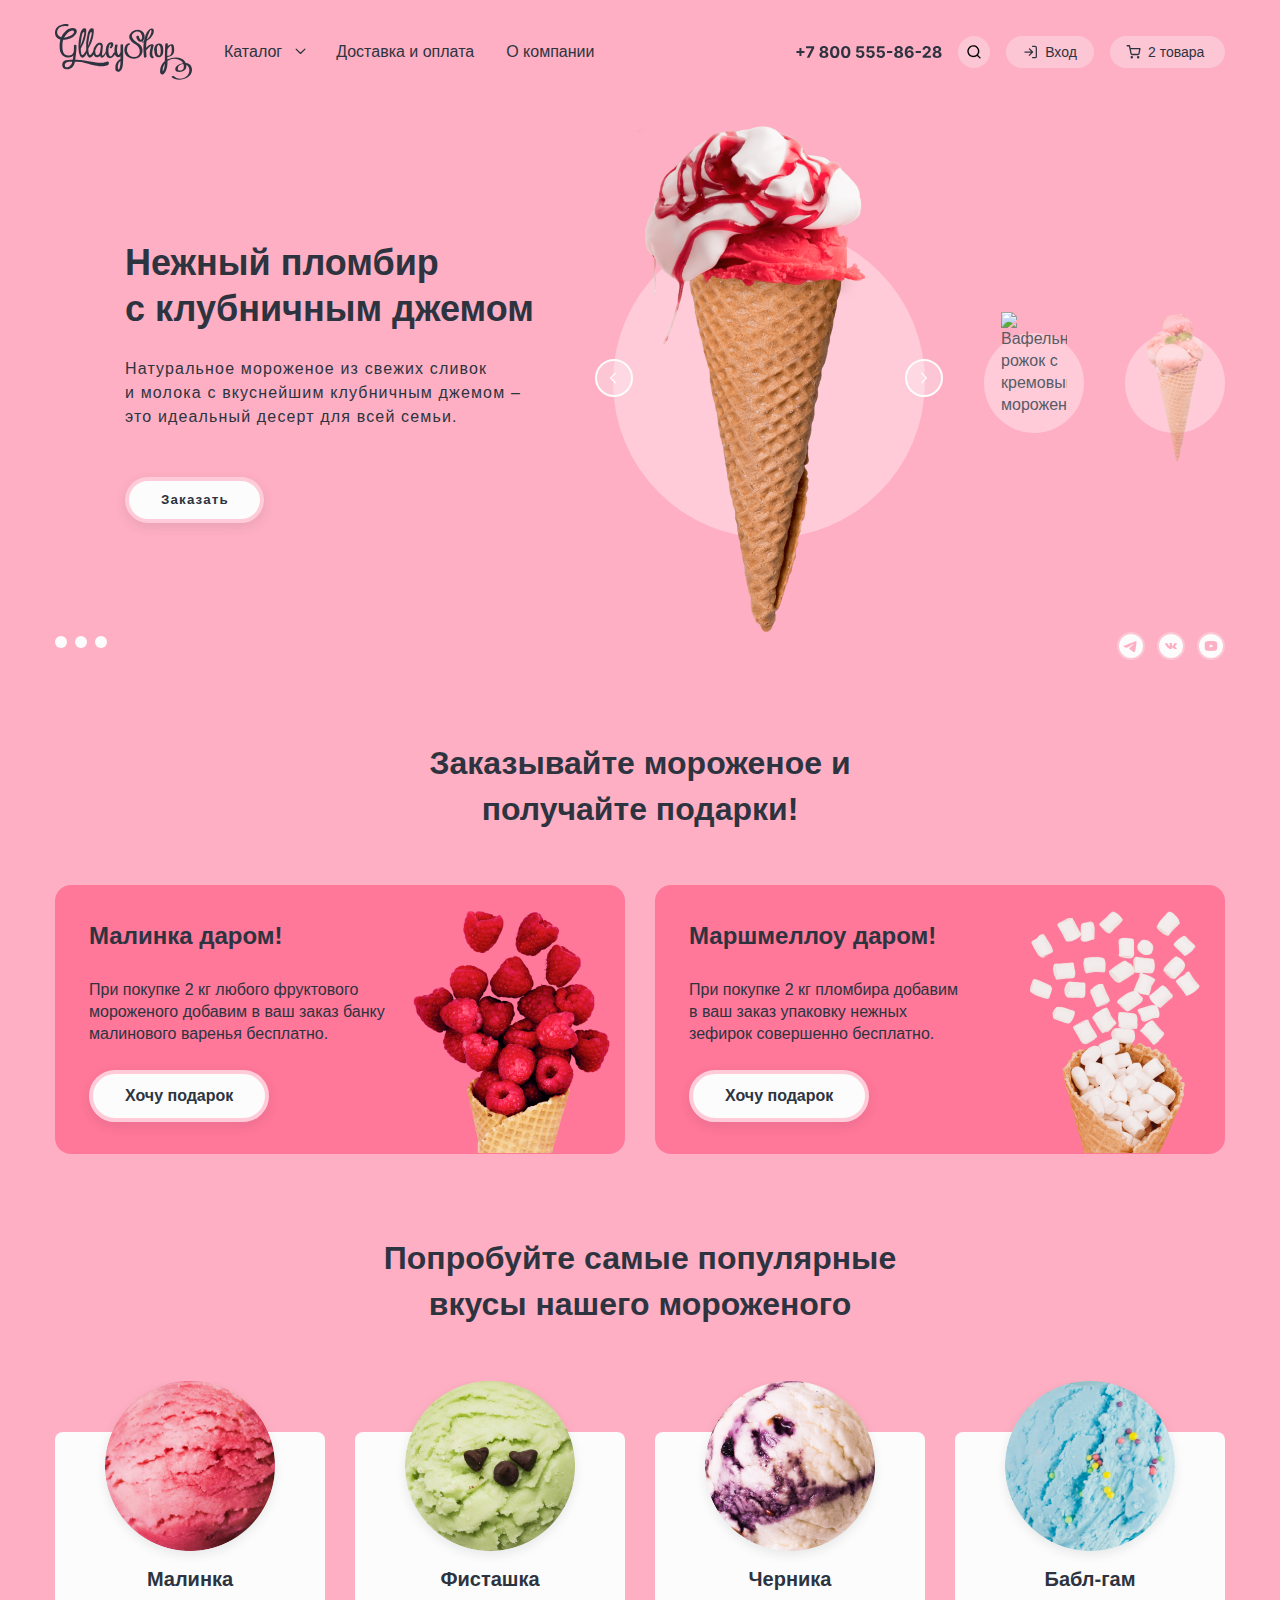
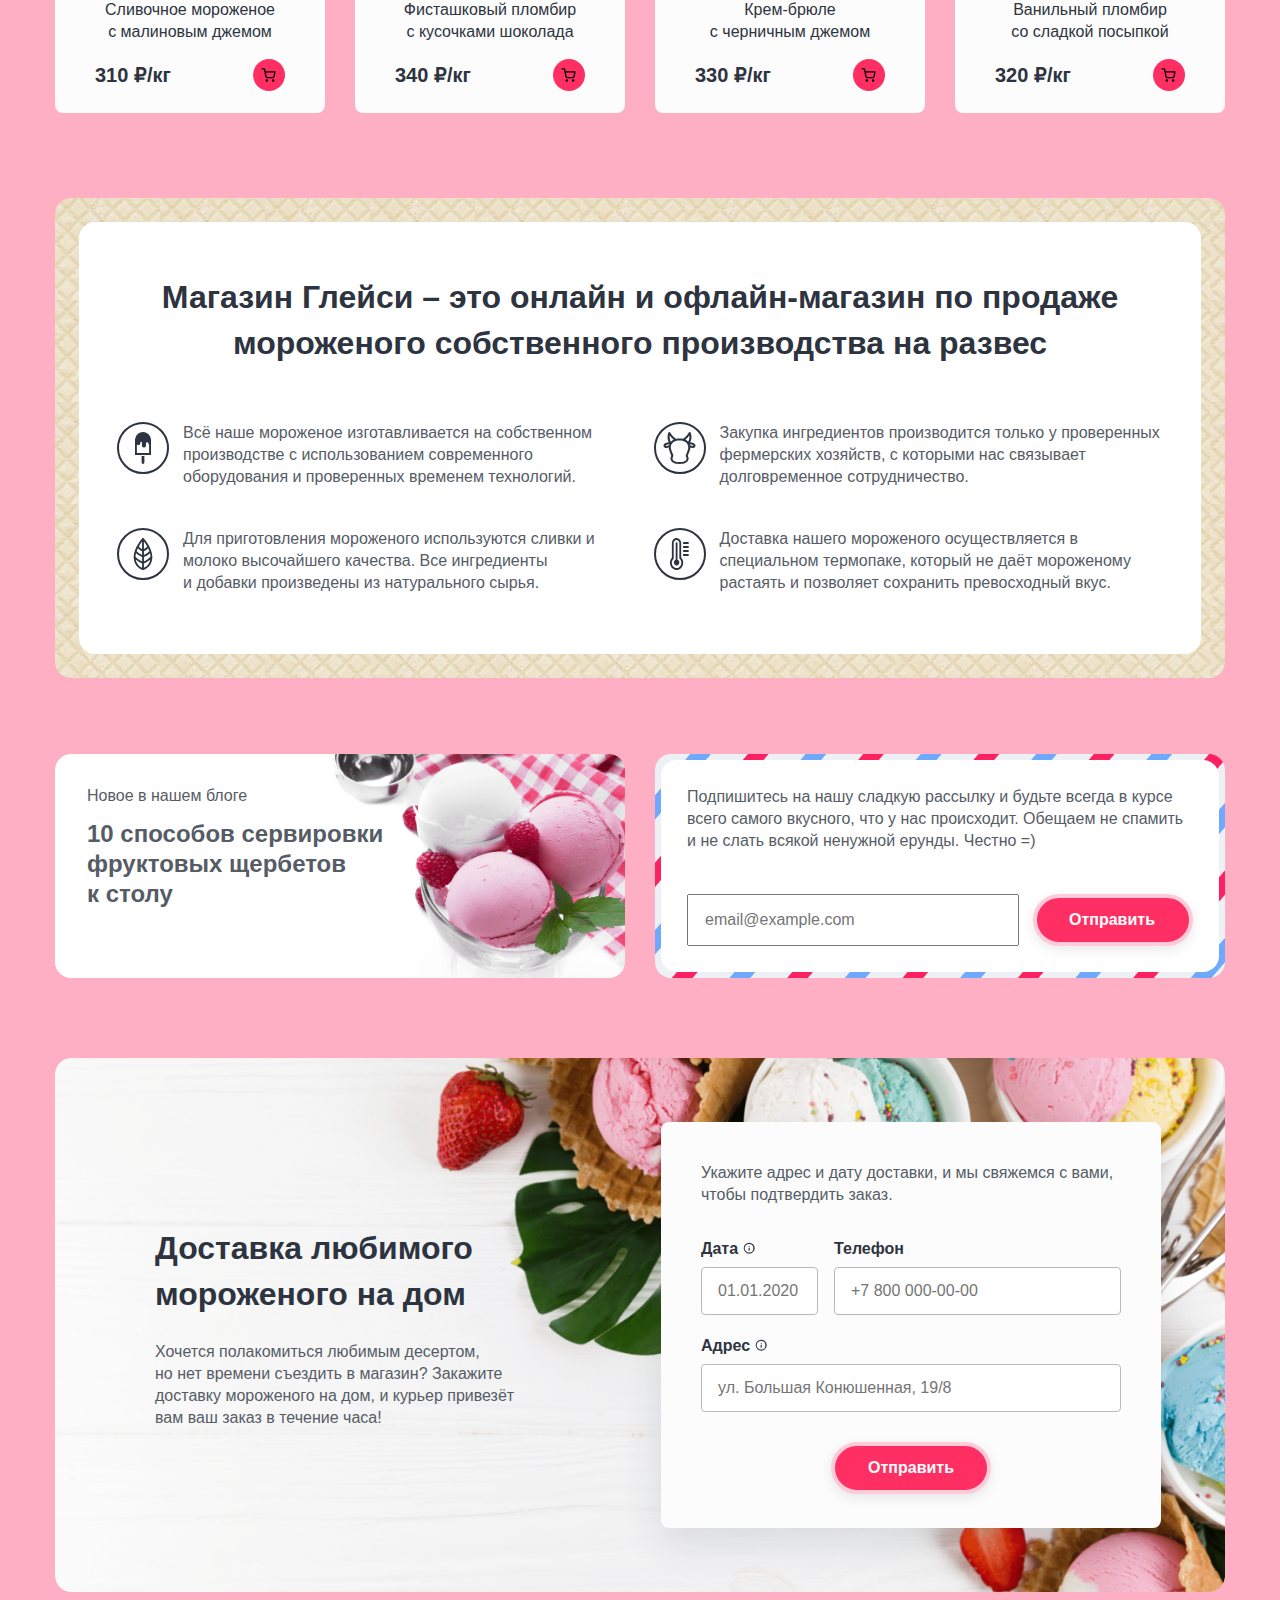
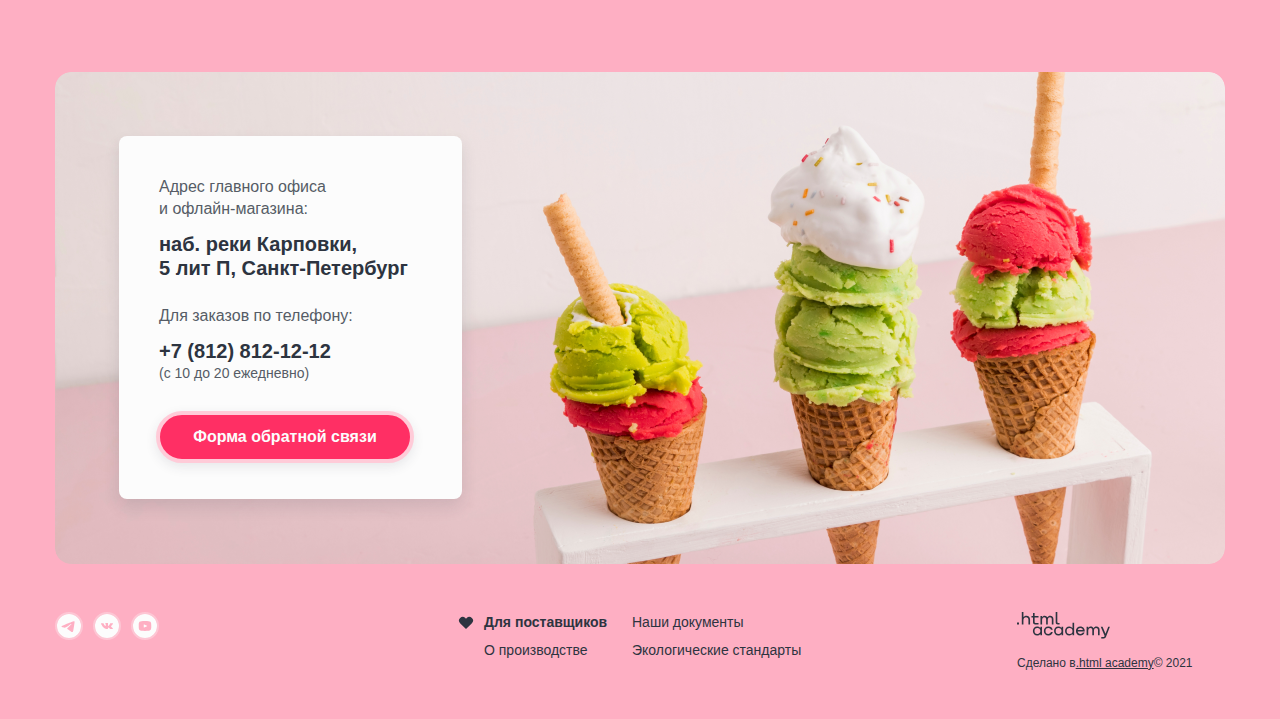
==== commit ee12988e: "проверка на переполнение, Pixel Perfect Mozilla Chrome" ====
--- a/index.html
+++ b/index.html
@@ -33,13 +33,13 @@
                             <li class="navigation-item navigation-item-phone">
                                 <a class="navigation-link-user navigation-link-phone" href="#"><span class="visually-hidden">Телефон.</span><svg  class="phone-icon" aria-hidden="true" focusable="false" width="146" height="13" viewBox="0 0 146 13"  xmlns="http://www.w3.org/2000/svg"><path d="M3.42 10.09V2.04h2.03v8.05H3.42Zm-3-3.01V5.05h8.04v2.03H.41Zm10.39 4.78 4.82-9.55v-.08h-5.62v-2h8.17v2.03l-4.83 9.6H10.8Zm17.1.16c-.88 0-1.65-.14-2.34-.43a3.9 3.9 0 0 1-1.6-1.18 2.67 2.67 0 0 1-.57-1.68c0-.49.1-.93.33-1.34a3 3 0 0 1 2.2-1.54v-.08a2.6 2.6 0 0 1-2.1-2.58c0-.6.18-1.14.53-1.6.35-.48.83-.85 1.45-1.12.61-.27 1.32-.4 2.1-.4s1.48.13 2.1.4c.61.27 1.1.65 1.45 1.12.35.47.53 1 .53 1.6a2.6 2.6 0 0 1-2.09 2.58v.08c.47.08.9.25 1.27.52a2.97 2.97 0 0 1 1.26 2.36c0 .63-.2 1.19-.59 1.68-.39.5-.92.9-1.6 1.18-.68.29-1.46.43-2.33.43Zm0-1.81c.39 0 .73-.07 1.02-.21.3-.14.52-.34.68-.6.17-.24.25-.54.25-.87 0-.33-.08-.63-.25-.89-.17-.26-.4-.46-.7-.61-.29-.15-.62-.23-1-.23s-.71.08-1 .23a1.6 1.6 0 0 0-.95 1.5c0 .33.08.63.24.88.16.25.4.45.69.59.3.14.63.21 1.02.21Zm0-5.2c.32 0 .61-.06.87-.2a1.5 1.5 0 0 0 .81-1.36 1.46 1.46 0 0 0-.8-1.34c-.26-.13-.55-.2-.88-.2-.33 0-.62.07-.88.2-.25.13-.45.31-.6.54-.13.23-.2.5-.2.8 0 .3.07.58.21.81.15.24.35.42.6.55.25.14.54.2.87.2Zm10.8 7.1c-.98 0-1.82-.24-2.52-.72a4.55 4.55 0 0 1-1.62-2.07c-.38-.9-.56-2-.56-3.27s.19-2.35.56-3.24c.38-.9.92-1.58 1.62-2.04.7-.47 1.55-.7 2.52-.7s1.8.23 2.51.7c.7.47 1.25 1.15 1.63 2.04.37.9.56 1.97.56 3.24 0 1.28-.2 2.37-.57 3.27-.38.9-.91 1.6-1.61 2.08-.7.47-1.54.71-2.52.71Zm0-2.04c.67 0 1.2-.33 1.6-1a6 6 0 0 0 .59-3.02c0-.88-.1-1.62-.28-2.2a2.84 2.84 0 0 0-.76-1.33c-.32-.3-.7-.44-1.15-.44-.66 0-1.2.33-1.6 1-.39.66-.6 1.65-.6 2.97 0 .9.1 1.64.27 2.24.18.6.44 1.04.77 1.34.33.3.72.44 1.16.44Zm11.01 2.04c-.97 0-1.81-.24-2.52-.72a4.55 4.55 0 0 1-1.62-2.07c-.37-.9-.56-2-.55-3.27 0-1.27.18-2.35.56-3.24.38-.9.92-1.58 1.62-2.04.7-.47 1.54-.7 2.51-.7.98 0 1.81.23 2.52.7.7.47 1.24 1.15 1.62 2.04.38.9.57 1.97.56 3.24 0 1.28-.19 2.37-.56 3.27-.38.9-.92 1.6-1.62 2.08-.7.47-1.54.71-2.52.71Zm0-2.04c.67 0 1.2-.33 1.6-1a6 6 0 0 0 .6-3.02c0-.88-.1-1.62-.28-2.2a2.84 2.84 0 0 0-.76-1.33c-.33-.3-.71-.44-1.16-.44-.66 0-1.19.33-1.59 1-.4.66-.6 1.65-.6 2.97 0 .9.09 1.64.27 2.24.18.6.44 1.04.77 1.34.32.3.71.44 1.15.44Zm14.41 1.95a5 5 0 0 1-2.15-.45c-.62-.3-1.12-.7-1.49-1.22a3.14 3.14 0 0 1-.57-1.78h2.39c.02.45.21.81.56 1.1.36.28.78.42 1.26.42.39 0 .73-.09 1.02-.26.3-.17.54-.42.7-.72.17-.31.26-.67.26-1.07s-.09-.77-.26-1.08c-.17-.31-.41-.55-.71-.73-.3-.17-.65-.26-1.04-.26-.34 0-.68.07-1 .2a1.8 1.8 0 0 0-.74.58l-2.19-.4.55-6.13h7.12v2.01h-5.09l-.3 2.92h.07c.2-.29.51-.53.92-.72.42-.19.88-.28 1.39-.28A3.57 3.57 0 0 1 68.01 6c.31.57.47 1.23.47 1.98a3.85 3.85 0 0 1-2.07 3.52c-.66.34-1.42.52-2.28.52Zm10.31 0a5 5 0 0 1-2.14-.45c-.63-.3-1.13-.7-1.5-1.22a3.14 3.14 0 0 1-.57-1.78h2.39c.03.45.22.81.57 1.1.35.28.77.42 1.25.42.39 0 .73-.09 1.03-.26.3-.17.53-.42.7-.72.17-.31.25-.67.25-1.07s-.09-.77-.26-1.08c-.17-.31-.4-.55-.71-.73-.3-.17-.65-.26-1.04-.26-.34 0-.67.07-1 .2a1.8 1.8 0 0 0-.74.58l-2.19-.4.55-6.13h7.12v2.01h-5.09l-.3 2.92h.07c.2-.29.51-.53.93-.72.4-.19.87-.28 1.38-.28A3.57 3.57 0 0 1 78.32 6c.32.57.47 1.23.47 1.98a3.85 3.85 0 0 1-2.07 3.52c-.66.34-1.41.52-2.28.52Zm10.32 0a5 5 0 0 1-2.15-.45c-.63-.3-1.12-.7-1.5-1.22a3.14 3.14 0 0 1-.56-1.78h2.38c.03.45.22.81.57 1.1.35.28.77.42 1.26.42.38 0 .72-.09 1.02-.26.3-.17.53-.42.7-.72.17-.31.25-.67.25-1.07s-.08-.77-.26-1.08c-.17-.31-.4-.55-.7-.73-.31-.17-.66-.26-1.05-.26-.34 0-.67.07-1 .2a1.8 1.8 0 0 0-.74.58l-2.18-.4.55-6.13h7.11v2.01h-5.08l-.3 2.92h.06c.2-.29.52-.53.93-.72.41-.19.87-.28 1.38-.28A3.57 3.57 0 0 1 88.63 6c.32.57.48 1.23.47 1.98a3.85 3.85 0 0 1-2.07 3.52c-.65.34-1.41.52-2.27.52Zm11.52-6.94V7h-5.3V5.08h5.3Zm6.38 6.94c-.88 0-1.65-.14-2.34-.43a3.9 3.9 0 0 1-1.6-1.18 2.67 2.67 0 0 1-.57-1.68c0-.49.1-.93.33-1.34a3 3 0 0 1 2.2-1.54v-.08a2.6 2.6 0 0 1-2.1-2.58c0-.6.18-1.14.53-1.6.35-.48.83-.85 1.45-1.12.61-.27 1.31-.4 2.1-.4.78 0 1.48.13 2.1.4.61.27 1.1.65 1.45 1.12.35.47.53 1 .53 1.6a2.58 2.58 0 0 1-2.09 2.58v.08c.47.08.9.25 1.27.52a2.97 2.97 0 0 1 1.26 2.36c0 .63-.2 1.19-.59 1.68-.39.5-.92.9-1.6 1.18-.68.29-1.46.43-2.33.43Zm0-1.81c.39 0 .73-.07 1.02-.21.3-.14.52-.34.68-.6.17-.24.25-.54.25-.87 0-.33-.08-.63-.25-.89-.17-.26-.4-.46-.7-.61-.29-.15-.62-.23-1-.23s-.71.08-1 .23a1.6 1.6 0 0 0-.95 1.5c0 .33.08.63.24.88.16.25.4.45.69.59.3.14.63.21 1.02.21Zm0-5.2c.33 0 .62-.06.87-.2a1.5 1.5 0 0 0 .81-1.36 1.45 1.45 0 0 0-.8-1.34c-.26-.13-.55-.2-.88-.2-.33 0-.62.07-.88.2-.25.13-.45.31-.6.54-.13.23-.2.5-.2.8 0 .3.07.58.21.81.15.24.35.42.6.55.25.14.54.2.87.2Zm10.7 7c-.6 0-1.17-.1-1.73-.3a3.94 3.94 0 0 1-1.49-.95 4.65 4.65 0 0 1-1.05-1.77 8.27 8.27 0 0 1-.38-2.69c0-.98.12-1.85.34-2.62.22-.77.54-1.43.95-1.96a4.18 4.18 0 0 1 3.45-1.66c.77 0 1.46.15 2.05.46a3.79 3.79 0 0 1 2.1 2.95h-2.43c-.1-.4-.3-.72-.6-.95a1.8 1.8 0 0 0-1.12-.35 1.9 1.9 0 0 0-1.73.99 5.34 5.34 0 0 0-.6 2.69h.08c.18-.35.41-.64.7-.88.3-.25.65-.44 1.02-.57.39-.13.8-.2 1.22-.2a3.48 3.48 0 0 1 3.1 1.82c.32.57.47 1.21.47 1.94a4 4 0 0 1-.55 2.1c-.36.62-.87 1.1-1.52 1.45-.66.34-1.41.51-2.28.5Zm0-1.92a1.92 1.92 0 0 0 1.71-1.02c.17-.3.26-.66.26-1.04 0-.39-.09-.73-.26-1.04a1.91 1.91 0 0 0-1.7-1 1.95 1.95 0 0 0-1.84 1.25 2.1 2.1 0 0 0 .1 1.82 1.89 1.89 0 0 0 1.72 1.02Zm11.56-5.01V7h-5.3V5.08h5.3Zm1.71 6.78v-1.77l4.14-3.84c.35-.34.65-.65.89-.92s.43-.54.55-.8c.13-.27.19-.55.19-.86 0-.34-.08-.63-.24-.88a1.53 1.53 0 0 0-.63-.57 2 2 0 0 0-.92-.2c-.35 0-.66.06-.93.2-.26.15-.47.36-.61.63a2 2 0 0 0-.22.96h-2.33a3.46 3.46 0 0 1 1.97-3.28c.61-.31 1.33-.47 2.14-.47a5 5 0 0 1 2.18.45c.62.29 1.1.7 1.45 1.21a3.41 3.41 0 0 1 .25 3.09c-.17.42-.47.9-.91 1.42-.44.52-1.06 1.14-1.86 1.87l-1.7 1.67v.08h4.89v2h-8.3Zm14.42.16c-.88 0-1.65-.14-2.34-.43a3.9 3.9 0 0 1-1.6-1.18 2.68 2.68 0 0 1-.57-1.68c0-.49.1-.93.33-1.34a3 3 0 0 1 2.2-1.54v-.08a2.6 2.6 0 0 1-2.1-2.58c0-.6.18-1.14.53-1.6.35-.48.83-.85 1.45-1.12.62-.27 1.32-.4 2.1-.4s1.48.13 2.1.4c.61.27 1.1.65 1.45 1.12.35.47.53 1 .53 1.6a2.6 2.6 0 0 1-2.09 2.58v.08c.47.08.9.25 1.27.52a2.96 2.96 0 0 1 1.26 2.36c0 .63-.2 1.19-.59 1.68-.38.5-.92.9-1.6 1.18-.68.29-1.45.43-2.33.43Zm0-1.81c.39 0 .73-.07 1.02-.21.3-.14.52-.34.68-.6.17-.24.25-.54.25-.87 0-.33-.08-.63-.25-.89-.17-.26-.4-.46-.7-.61-.29-.15-.62-.23-1-.23s-.71.08-1 .23a1.61 1.61 0 0 0-.95 1.5c0 .33.08.63.24.88.16.25.4.45.69.59.3.14.63.21 1.02.21Zm0-5.2c.32 0 .61-.06.87-.2a1.5 1.5 0 0 0 .81-1.36 1.45 1.45 0 0 0-.8-1.34c-.25-.13-.55-.2-.88-.2-.33 0-.62.07-.88.2-.25.13-.45.31-.6.54-.13.23-.2.5-.2.8 0 .3.07.58.21.81.15.24.35.42.6.55.25.14.54.2.87.2Z"/></svg></a>
                             </li>
-                            <li class="navigation-item navigation-item-search">
+                            <li class="navigation-user-item navigation-item-search">
                                 <a class="navigation-link-user navigation-link-search" href="#"><span class="visually-hidden">Поиск.</span><svg  class="search-icon" aria-hidden="true" focusable="false" width="16" height="17" viewBox="0 0 16 17"  xmlns="http://www.w3.org/2000/svg"><path fill-rule="evenodd" clip-rule="evenodd" d="M2.66 8.19a4.67 4.67 0 1 1 9.34 0 4.67 4.67 0 0 1-9.34 0Zm8.42 4.69a6 6 0 1 1 .94-.94l2.45 2.44a.67.67 0 1 1-.94.95l-2.45-2.45Z"/></svg></a>
                                 <form  class="search-form" action="https://echo.htmlacademy.ru/" method="post">
                                     <input  class="search-input" type="search" name="search" placeholder="Поиск по сайту" required>
                                 </form>
                             </li>
-                            <li class= "navigation-item navigation-item-autorisation">
+                            <li class= "navigation-user-item navigation-item-autorisation">
                                 <button class="navigation-link-user navigation-link-autorisation" type="button"><svg class = "autorisation" width="16" height="16" aria-hidden="true" focusable="false" viewBox="0 0 16 17" xmlns="http://www.w3.org/2000/svg"><path fill-rule="evenodd" clip-rule="evenodd" d="M9 2.52c0-.36.3-.66.67-.66h2.66a2 2 0 0 1 2 2v9.33a2 2 0 0 1-2 2H9.67a.67.67 0 0 1 0-1.33h2.66a.67.67 0 0 0 .67-.67V3.86a.67.67 0 0 0-.67-.67H9.67A.67.67 0 0 1 9 2.52Zm-3.14 2.2a.67.67 0 0 1 .94 0l3.33 3.33a.69.69 0 0 1 .13.18.66.66 0 0 1-.13.77L6.8 12.33a.67.67 0 1 1-.94-.94l2.2-2.2h-6.4a.67.67 0 1 1 0-1.33h6.4l-2.2-2.2a.67.67 0 0 1 0-.94Z"/></svg><span class="autorisation-text">Вход</span></button>
                                 <div class="autorisation-container autorisation-container-close">
                                     <div class="autorisation">
@@ -64,7 +64,7 @@
                                     </div>
                                 </div>
                             </li>
-                            <li class= "navigation-item navigation-item-favourite">
+                            <li class= "navigation-user-item navigation-item-favourite">
                                 <button class="navigation-link-user navigation-link-favourite" type="button"><svg class="favourite" width="15" height="14" aria-hidden="true" focusable="false"  viewBox="0 0 15 14"  xmlns="http://www.w3.org/2000/svg"><path fill-rule="evenodd" clip-rule="evenodd" d="M1.17.1a.67.67 0 1 0 0 1.34h1.77l.47 2.34v.05l.97 4.83a1.83 1.83 0 0 0 1.82 1.47h5.62a1.83 1.83 0 0 0 1.82-1.47l.93-4.86a.67.67 0 0 0-.66-.8h-9.3L4.14.65a.67.67 0 0 0-.66-.53H1.17Zm4.52 8.3-.81-4.06h8.23l-.78 4.07a.5.5 0 0 1-.49.39H6.18a.5.5 0 0 1-.49-.4Zm-1.13 3.96a1.25 1.25 0 1 1 2.49 0 1.25 1.25 0 0 1-2.5 0Zm6.37 0a1.25 1.25 0 1 1 2.5 0 1.25 1.25 0 0 1-2.5 0Z"/></svg><span class="favourite-text">2   товара</span></button>
                                     <div class="favourite-container favourite-container-close">
                                         <h2 class="autorisation-title">Корзина</h2>
@@ -185,36 +185,36 @@
                     <p class="order-products">Попробуйте самые популярные<br> вкусы нашего мороженого</p>
                         <ul class="products-list">
                             <li class="products-item" ><img class="product-picture" src="images/product-picture1.png" width="186" height="186" alt="Мороженое 'Малинка.'" >
-                                <h3 class="product-title">Малинка</h3>
+                                <h3 class="product-title-catalog">Малинка</h3>
                                 <p class="product-description">Сливочное мороженое с&nbsp;малиновым джемом</p>
                                     <div class ="price-and-basket">
-                                        <p class="product-price">310 ₽/кг</p>
+                                        <p class="product-price-catalog">310 ₽/кг</p>
                                         <button class="product-button" type="button"><span class="visually-hidden">Корзина покупок.</span><svg class="product-basket" aria-hidden="true" focusable="false" width="15" height="14" viewBox="0 0 15 14"  xmlns="http://www.w3.org/2000/svg"><path fill-rule="evenodd" clip-rule="evenodd" d="M1.17.25a.67.67 0 1 0 0 1.33h1.77l.47 2.34v.05l.97 4.84a1.83 1.83 0 0 0 1.82 1.46h5.62a1.83 1.83 0 0 0 1.82-1.46V8.8l.93-4.86a.67.67 0 0 0-.66-.8h-9.3L4.14.8a.67.67 0 0 0-.66-.54H1.17Zm4.52 8.3-.81-4.07h8.23l-.78 4.07a.5.5 0 0 1-.49.4H6.18a.5.5 0 0 1-.49-.4ZM4.56 12.5a1.25 1.25 0 1 1 2.49 0 1.25 1.25 0 0 1-2.5 0Zm6.37 0a1.25 1.25 0 1 1 2.5 0 1.25 1.25 0 0 1-2.5 0Z" /></svg></button>
                                     </div>
                             </li>
                             <li class="products-item"><img class="product-picture" src="images/product-picture2.png" width="186" height="186" alt="Мороженое 'Фисташка.'">
-                                <h3 class="product-title">Фисташка</h3>
+                                <h3 class="product-title-catalog">Фисташка</h3>
                                 <p class="product-description">Фисташковый пломбир с&nbsp;кусочками шоколада</p>
                                     <div class ="price-and-basket">
-                                        <p class="product-price">340 ₽/кг</p>
+                                        <p class="product-price-catalog">340 ₽/кг</p>
                                         <button class="product-button" type="button"><span class="visually-hidden">Корзина покупок.</span><svg class="product-basket" aria-hidden="true" focusable="false" width="15" height="14" viewBox="0 0 15 14"  xmlns="http://www.w3.org/2000/svg"><path fill-rule="evenodd" clip-rule="evenodd" d="M1.17.25a.67.67 0 1 0 0 1.33h1.77l.47 2.34v.05l.97 4.84a1.83 1.83 0 0 0 1.82 1.46h5.62a1.83 1.83 0 0 0 1.82-1.46V8.8l.93-4.86a.67.67 0 0 0-.66-.8h-9.3L4.14.8a.67.67 0 0 0-.66-.54H1.17Zm4.52 8.3-.81-4.07h8.23l-.78 4.07a.5.5 0 0 1-.49.4H6.18a.5.5 0 0 1-.49-.4ZM4.56 12.5a1.25 1.25 0 1 1 2.49 0 1.25 1.25 0 0 1-2.5 0Zm6.37 0a1.25 1.25 0 1 1 2.5 0 1.25 1.25 0 0 1-2.5 0Z" /></svg></button>
                                     </div>
                             </li>
                             <li class="products-item"><img   class="product-picture" src="images/product-picture3.png" width="186" height="186" alt="Мороженое 'Черника.'">
-                                <h3 class="product-title">Черника</h3>
+                                <h3 class="product-title-catalog">Черника</h3>
                                 <p class="product-description">Крем-брюле<br>
                                 с черничным джемом</p>
                                     <div class ="price-and-basket">
-                                        <p class="product-price">330 ₽/кг</p>
+                                        <p class="product-price-catalog">330 ₽/кг</p>
                                         <button class="product-button" type="button"><span class="visually-hidden">Корзина покупок.</span><svg class="product-basket" aria-hidden="true" focusable="false" width="15" height="14" viewBox="0 0 15 14"  xmlns="http://www.w3.org/2000/svg"><path fill-rule="evenodd" clip-rule="evenodd" d="M1.17.25a.67.67 0 1 0 0 1.33h1.77l.47 2.34v.05l.97 4.84a1.83 1.83 0 0 0 1.82 1.46h5.62a1.83 1.83 0 0 0 1.82-1.46V8.8l.93-4.86a.67.67 0 0 0-.66-.8h-9.3L4.14.8a.67.67 0 0 0-.66-.54H1.17Zm4.52 8.3-.81-4.07h8.23l-.78 4.07a.5.5 0 0 1-.49.4H6.18a.5.5 0 0 1-.49-.4ZM4.56 12.5a1.25 1.25 0 1 1 2.49 0 1.25 1.25 0 0 1-2.5 0Zm6.37 0a1.25 1.25 0 1 1 2.5 0 1.25 1.25 0 0 1-2.5 0Z" /></svg></button>
                                     </div>
                             </li>
                             <li class="products-item"><img class="product-picture" src="images/product-picture4.png" width="186" height="186" alt="Мороженое 'Бабл-гам.'" >
-                                <h3 class="product-title">Бабл-гам</h3>
+                                <h3 class="product-title-catalog">Бабл-гам</h3>
                                 <p class="product-description">Ванильный пломбир<br>
                                 со&nbsp;сладкой посыпкой</p>
                                     <div class ="price-and-basket">
-                                        <p class="product-price">320 ₽/кг</p>
+                                        <p class="product-price-catalog">320 ₽/кг</p>
                                         <button class="product-button" type="button"><span class="visually-hidden">Корзина покупок.</span><svg class="product-basket" aria-hidden="true" focusable="false" width="15" height="14" viewBox="0 0 15 14"  xmlns="http://www.w3.org/2000/svg"><path fill-rule="evenodd" clip-rule="evenodd" d="M1.17.25a.67.67 0 1 0 0 1.33h1.77l.47 2.34v.05l.97 4.84a1.83 1.83 0 0 0 1.82 1.46h5.62a1.83 1.83 0 0 0 1.82-1.46V8.8l.93-4.86a.67.67 0 0 0-.66-.8h-9.3L4.14.8a.67.67 0 0 0-.66-.54H1.17Zm4.52 8.3-.81-4.07h8.23l-.78 4.07a.5.5 0 0 1-.49.4H6.18a.5.5 0 0 1-.49-.4ZM4.56 12.5a1.25 1.25 0 1 1 2.49 0 1.25 1.25 0 0 1-2.5 0Zm6.37 0a1.25 1.25 0 1 1 2.5 0 1.25 1.25 0 0 1-2.5 0Z" /></svg></button>
                                     </div>
                             </li>
@@ -297,14 +297,14 @@
                   <section class="feedback">
                     <h2 class="visually-hidden">Контактные данные магазина</h2>
                       <div class="feedback-wrapper">
-                          <div class="feedback-wrapper-text">
+                          <div class ="feedback-wrapper-text ">
                               <p class="feedback-text">Адрес главного офиса и&nbsp;офлайн-магазина:</p>
                               <p class="office-adress">наб. реки Карповки,<br> 5 лит П, Санкт-Петербург</p>
                               <p class="feedback-text1">Для заказов по телефону:</p>
                               <a class="phone-number" href="tel:+78128121212"><p class="telephone">+7 (812) 812-12-12</p></a>
                               <p class="opening-hours">(с 10 до 20 ежедневно)</p>
                           </div>
-                          <p class="feedback-button">
+                              <p class="feedback-button">
                               <button class="feedback-submit" type="submit">Форма обратной связи</button>
                           </p>
                       </div>
--- a/styles/styles.css
+++ b/styles/styles.css
@@ -27,7 +27,7 @@
 }
 
 body {
-  height: 100%;
+  min-height: 100%;
   margin: 0;
   font-family: "Inter", sans-serif;
   font-weight: 400;
@@ -37,7 +37,7 @@
 }
 
 .page-container {
-  height: 100%;
+  min-height: 100%;
 }
 
 .pink-theme {
@@ -57,7 +57,6 @@
   flex-direction: column;
   min-height: 100%;
   width: 1170px;
-  height: 100%;
   margin: 0 auto;
 }
 
@@ -74,6 +73,7 @@
 
 .main-header {
   display: flex;
+  flex-wrap: wrap;
   justify-content: space-between;
   min-height: 103.72px;
   color: #2d3440;
@@ -93,14 +93,16 @@
 
 .navigation {
   display: flex;
+  flex-wrap: wrap;
+  justify-content: space-between;
+  align-items: center;
+}
+
+.navigation-list {
+  display: flex;
+  flex-wrap: wrap;
   justify-content: start;
-  align-items: center;
-}
-
-.navigation-list {
-  display: flex;
-  flex-wrap: wrap;
-  min-width: 586px;
+  width: 500px;
   margin: 0;
   padding: 0;
   list-style-type: none;
@@ -136,12 +138,18 @@
 
 .navigation-user {
   display: flex;
-  justify-content: space-between;
+  justify-content: end;
+  align-items: center;
+  width: 517px;
   flex-wrap: wrap;
   min-width: 431px;
   margin: 0;
   padding: 0;
   list-style-type: none;
+}
+
+.navigation-item-phone {
+min-height: 32px;
 }
 
 .navigation-link-phone {
@@ -160,20 +168,16 @@
 }
 
 .navigation-link-search {
-    padding: 0;
-    display: block;
-    position: relative;
-    min-width: 32px;
-    min-height: 32px;
-    border-radius: 50%;
-    background-color: rgba(252, 252, 252, 0.3);
-    cursor: pointer;
-}
-
-.search-icon {
-    position: absolute;
-    padding: 8px 8px;
-    fill: #2d3440;
+  display: flex;
+  justify-content: center;
+  align-items: center;
+  padding: 0;
+  margin-left: 16px;
+  min-width: 32px;
+  min-height: 32px;
+  border-radius: 50%;
+  background-color: rgba(252, 252, 252, 0.3);
+  cursor: pointer;
 }
 
 .search-input {
@@ -235,6 +239,8 @@
   min-height: 32px;
   display: flex;
   align-items: center;
+  justify-content: center;
+  margin-left: 16px;
   padding: 0 16px;
   box-sizing: border-box;
   background-color: rgba(252, 252, 252, 0.3);
@@ -258,6 +264,7 @@
   min-height: 32px;
   display: flex;
   align-items: center;
+  margin-left: 16px;
   padding: 0 16px;
   box-sizing: border-box;
   background-color: rgba(252, 252, 252, 0.3);
@@ -283,13 +290,14 @@
 .ice-cream-slider {
   display: grid;
   grid-template-columns: 540px 630px;
-  padding-bottom: 76px;
+  padding-bottom: 80px;
 }
 
 .slider-item-text {
   width: 540px;
   display: flex;
   flex-direction: column;
+  flex-wrap: wrap;
   box-sizing: border-box;
   padding-top: 136px;
   padding-left: 70px;
@@ -575,7 +583,8 @@
   display: flex;
   flex-wrap: wrap;
   justify-content: space-between;
-  padding-bottom: 81px;
+  padding-bottom: 71px;
+
 }
 
 .banner-wrapper1,
@@ -584,6 +593,7 @@
   grid-template-columns: 351px 219px;
   background-color: #ff7799;
   border-radius: 16px;
+  margin-bottom: 10px;
 }
 
 .banner-picture {
@@ -663,7 +673,7 @@
 }
 
 .products {
-  margin-bottom: 80px;
+  margin-bottom: 85px;
 }
 .order-products {
   display: block;
@@ -680,8 +690,8 @@
 .products-list {
   display: grid;
   grid-template-columns:  270px 270px 270px 270px;
-  gap: 40px 30px;
-  margin: 0;
+  margin: 0;
+  gap: 60px 30px;
   padding: 0;
   list-style-type: none;
 }
@@ -697,6 +707,7 @@
   border-radius: 8px;
   text-align: center;
   padding: 0 40px 0 40px;
+
 }
 
 .product-picture {
@@ -707,7 +718,7 @@
   margin-left: auto;
 }
 
-.product-title {
+.product-title-catalog {
   display: block;
   margin-top: 0;
   margin-bottom: 0;
@@ -728,9 +739,10 @@
   align-items: baseline;
 }
 
-.product-price {
-  margin: 0;
-  padding: 0;
+.product-price-catalog {
+  margin: 0;
+  padding: 0;
+  font-family: "Inter", sans-serif;
   font-weight: 700;
   font-size: 20px;
   line-height: 24px;
@@ -789,7 +801,7 @@
   align-items: center;
   min-width: 1170px;
   min-height: 480px;
-  margin-bottom: 80px;
+  margin-bottom: 76px;
   background-image: url("../images/border.png");
   background-repeat: repeat;
   border-radius: 16px;
@@ -805,7 +817,7 @@
 }
 
 .shop-advertisement-title {
-  padding: 56px 63.5px 0 63.5px;
+  padding: 52px 63.5px 0 63.5px;
   margin: 0;
   margin-bottom: 56px;
   font-weight: 900;
@@ -886,20 +898,22 @@
 
 .helpful-tips {
   display: flex;
-  margin-bottom: 80px;
+  justify-content: space-between;
+  flex-wrap: wrap;
+  margin-bottom: 70px;
 }
 
 .helpful-tips-wrapper1 {
   display: flex;
   flex-direction: column;
   width:570px ;
-  margin-right: 30px;
   background-image: url("../images/serving.png");
   background-color: #ffffff;
   background-repeat: no-repeat;
   background-position: right -48px top -80px;
   background-size: cover;
   border-radius: 16px;
+  margin-bottom: 10px;
 }
 
 .helpful-tips-blog {
@@ -926,6 +940,7 @@
   background-image: url("../images/border-lines.png");
   background-repeat: repeat;
   border-radius: 16px;
+  margin-bottom: 10px;
 }
 
 .helpful-tips-wrapper-wrapper2 {
@@ -1035,7 +1050,7 @@
 .data-delivery-form {
   display: grid;
   grid-template-columns: 117px 287px;
-  gap: 18px 16px;
+  gap: 0 16px;
   margin: 0;
   padding:0 40px;
 }
@@ -1058,6 +1073,7 @@
 
 .field-group {
   margin: 0;
+  margin-bottom: 20px;
 }
 
 .field {
@@ -1195,19 +1211,21 @@
 }
 
 .feedback {
-width: 100%;
-min-height: 492px;
-background-image: url("../images/background-feedback.png");
-background-repeat: no-repeat;
-background-size: cover;
-border-radius: 16px;
+  display: flex;
+  align-items: center;
+  width: 100%;
+  min-height: 492px;
+  background-image: url("../images/background-feedback.png");
+  background-repeat: no-repeat;
+  background-size: cover;
+  border-radius: 16px;
 }
 
 .feedback-wrapper {
-  position: absolute;
+  display: block;
   width: 343px;
   background-color: #fcfcfc;
-  margin: 64px 763px 0 64px;
+  margin-left: 64px;
   border-radius: 8px;
   box-shadow: 0 8px 16px 0 rgba(45, 52, 64, 0.12);
 }
@@ -1356,6 +1374,7 @@
 
 .information-for-supplier {
   display: flex;
+  flex-wrap: wrap;
   flex-direction: column;
 }
 
@@ -1388,6 +1407,7 @@
 
 .documents {
   display: flex;
+  flex-wrap: wrap;
   flex-direction: column;
 }
 
@@ -1398,6 +1418,7 @@
 .logotype {
   grid-column: 6/7;
   display: flex;
+  flex-wrap: wrap;
   flex-direction: column;
 }
 
